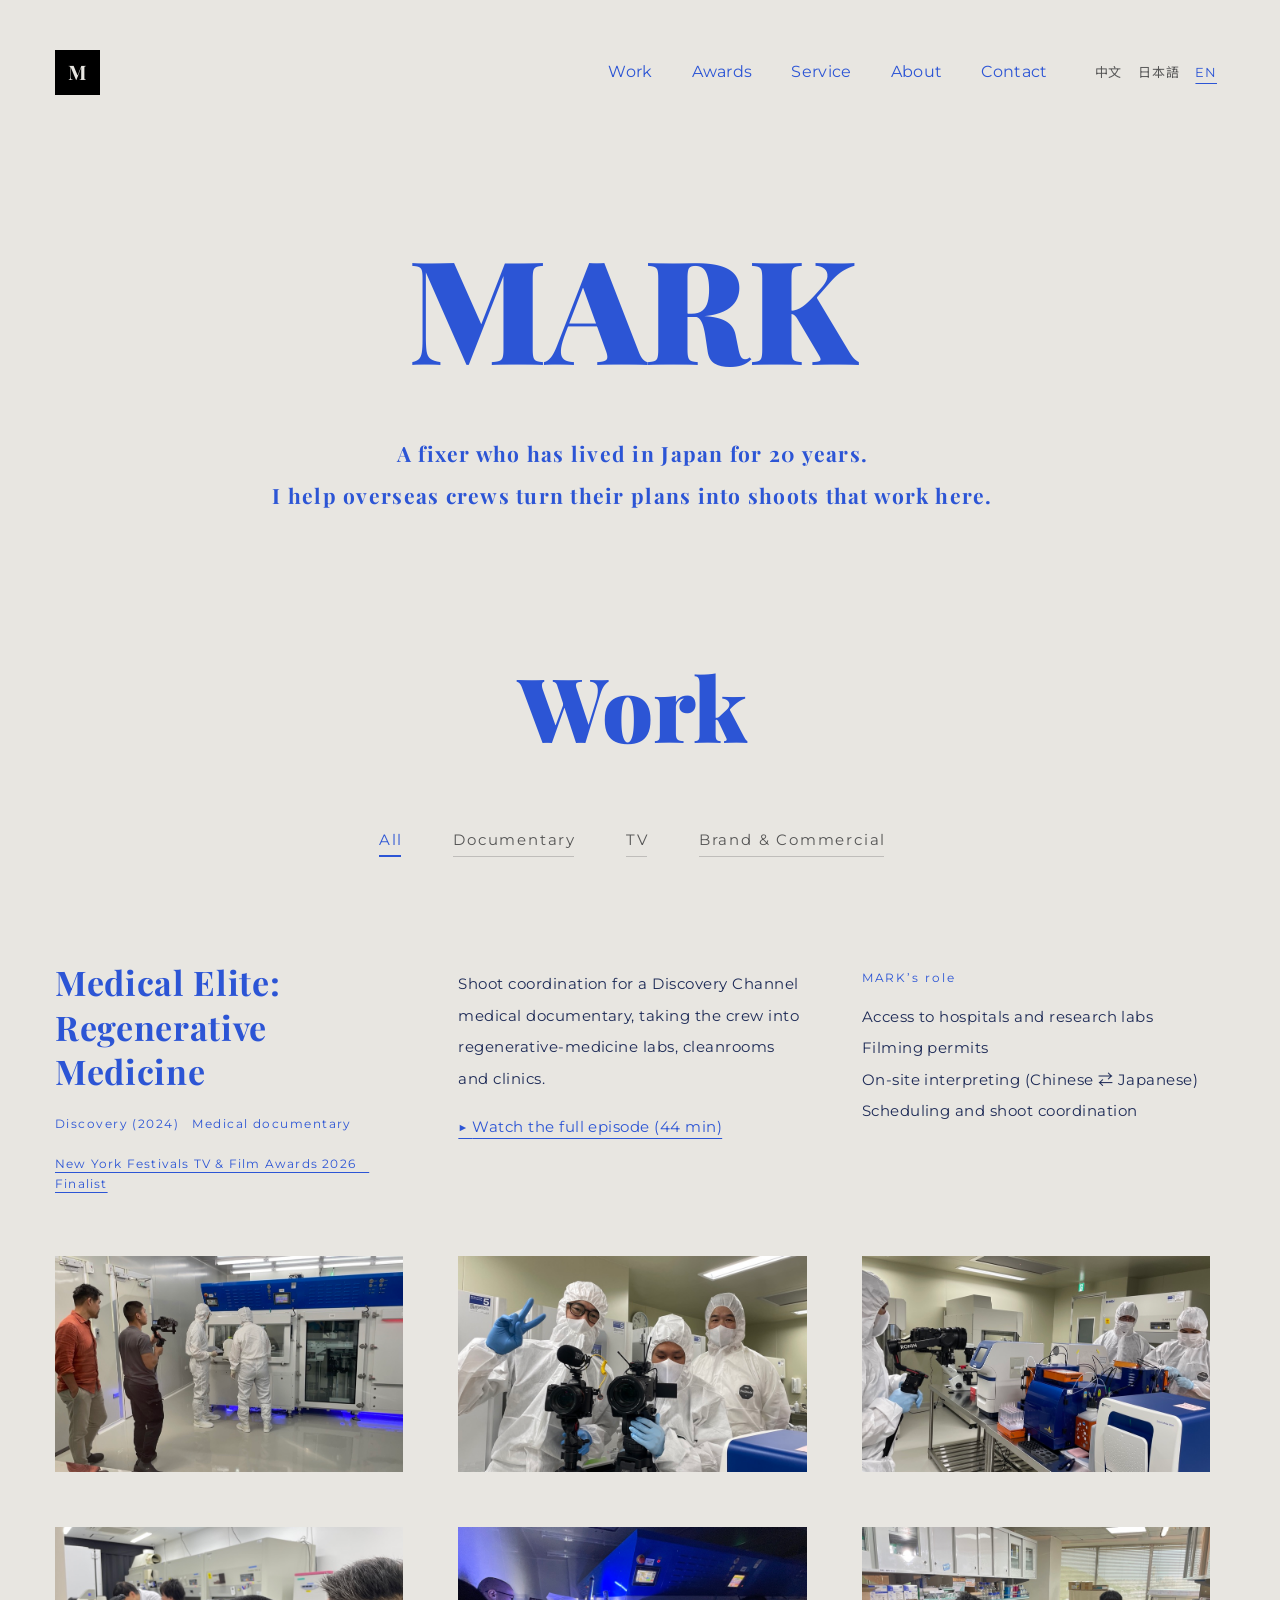
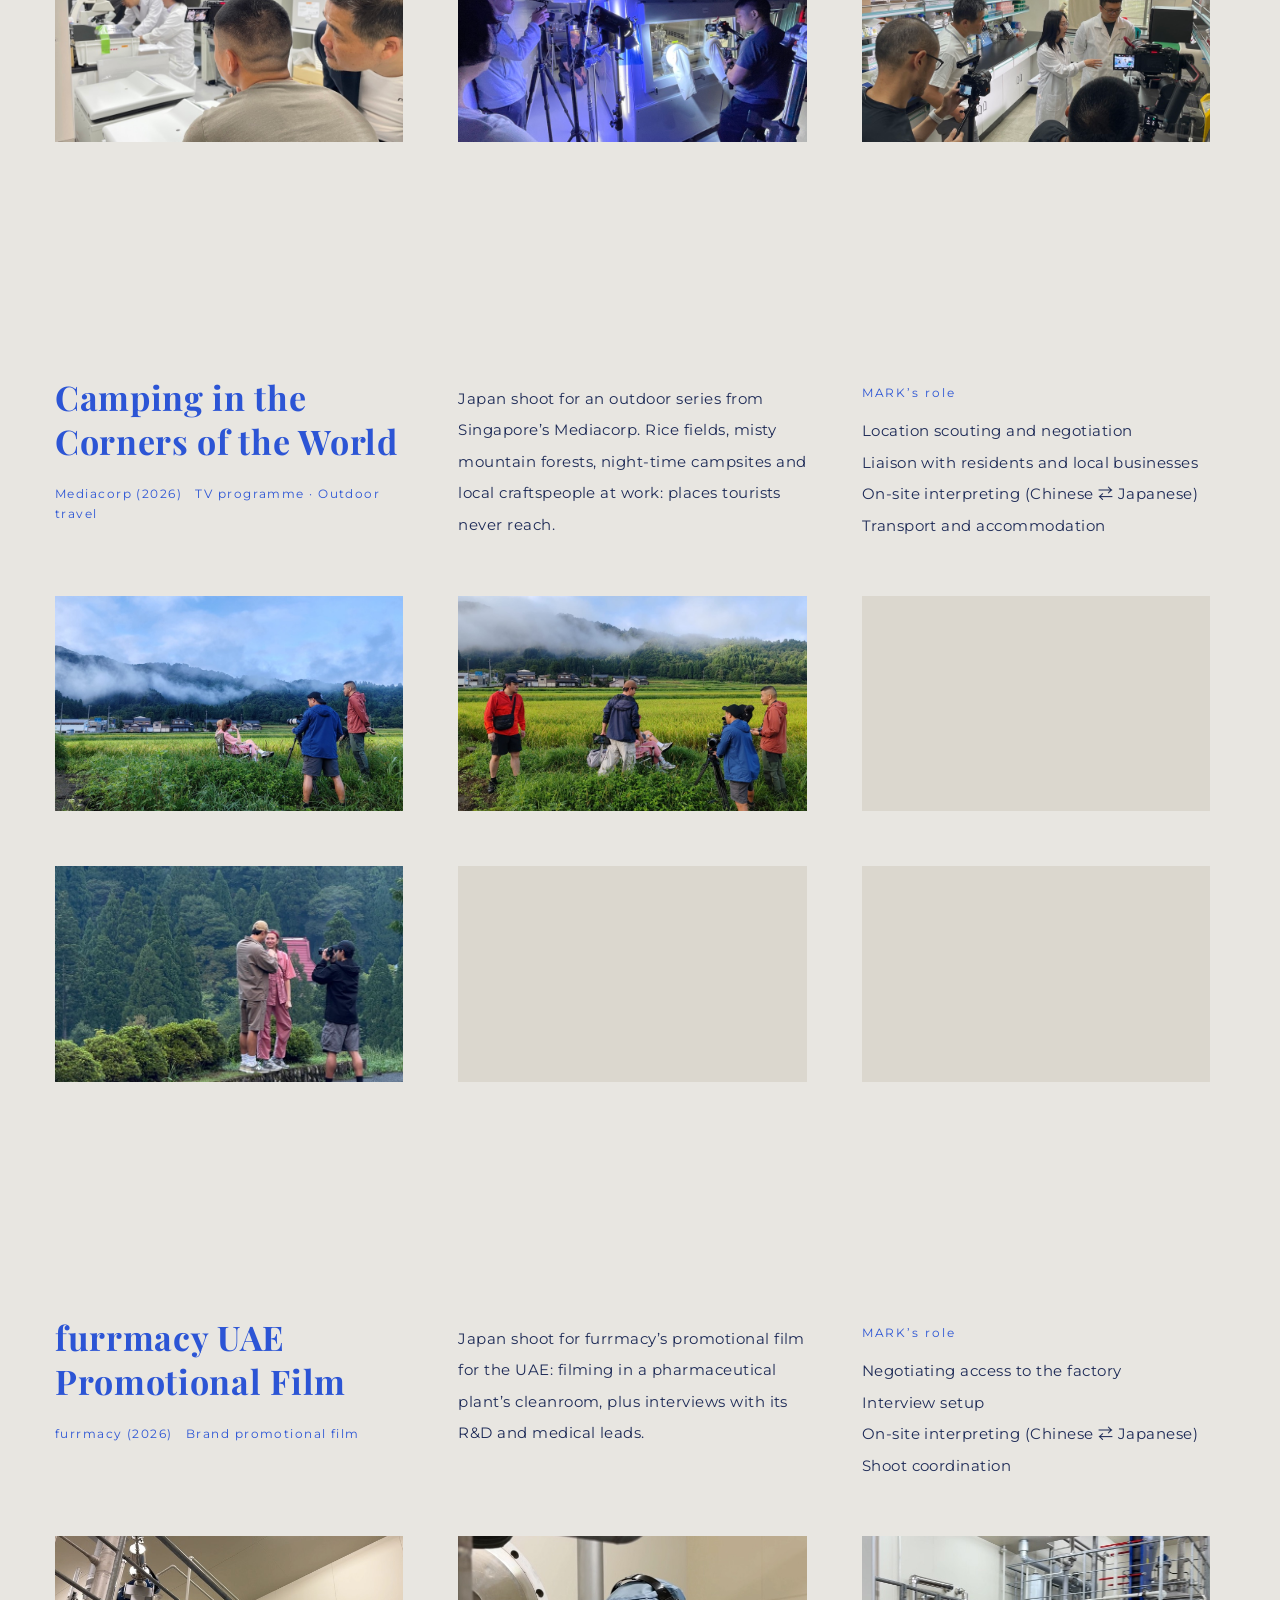
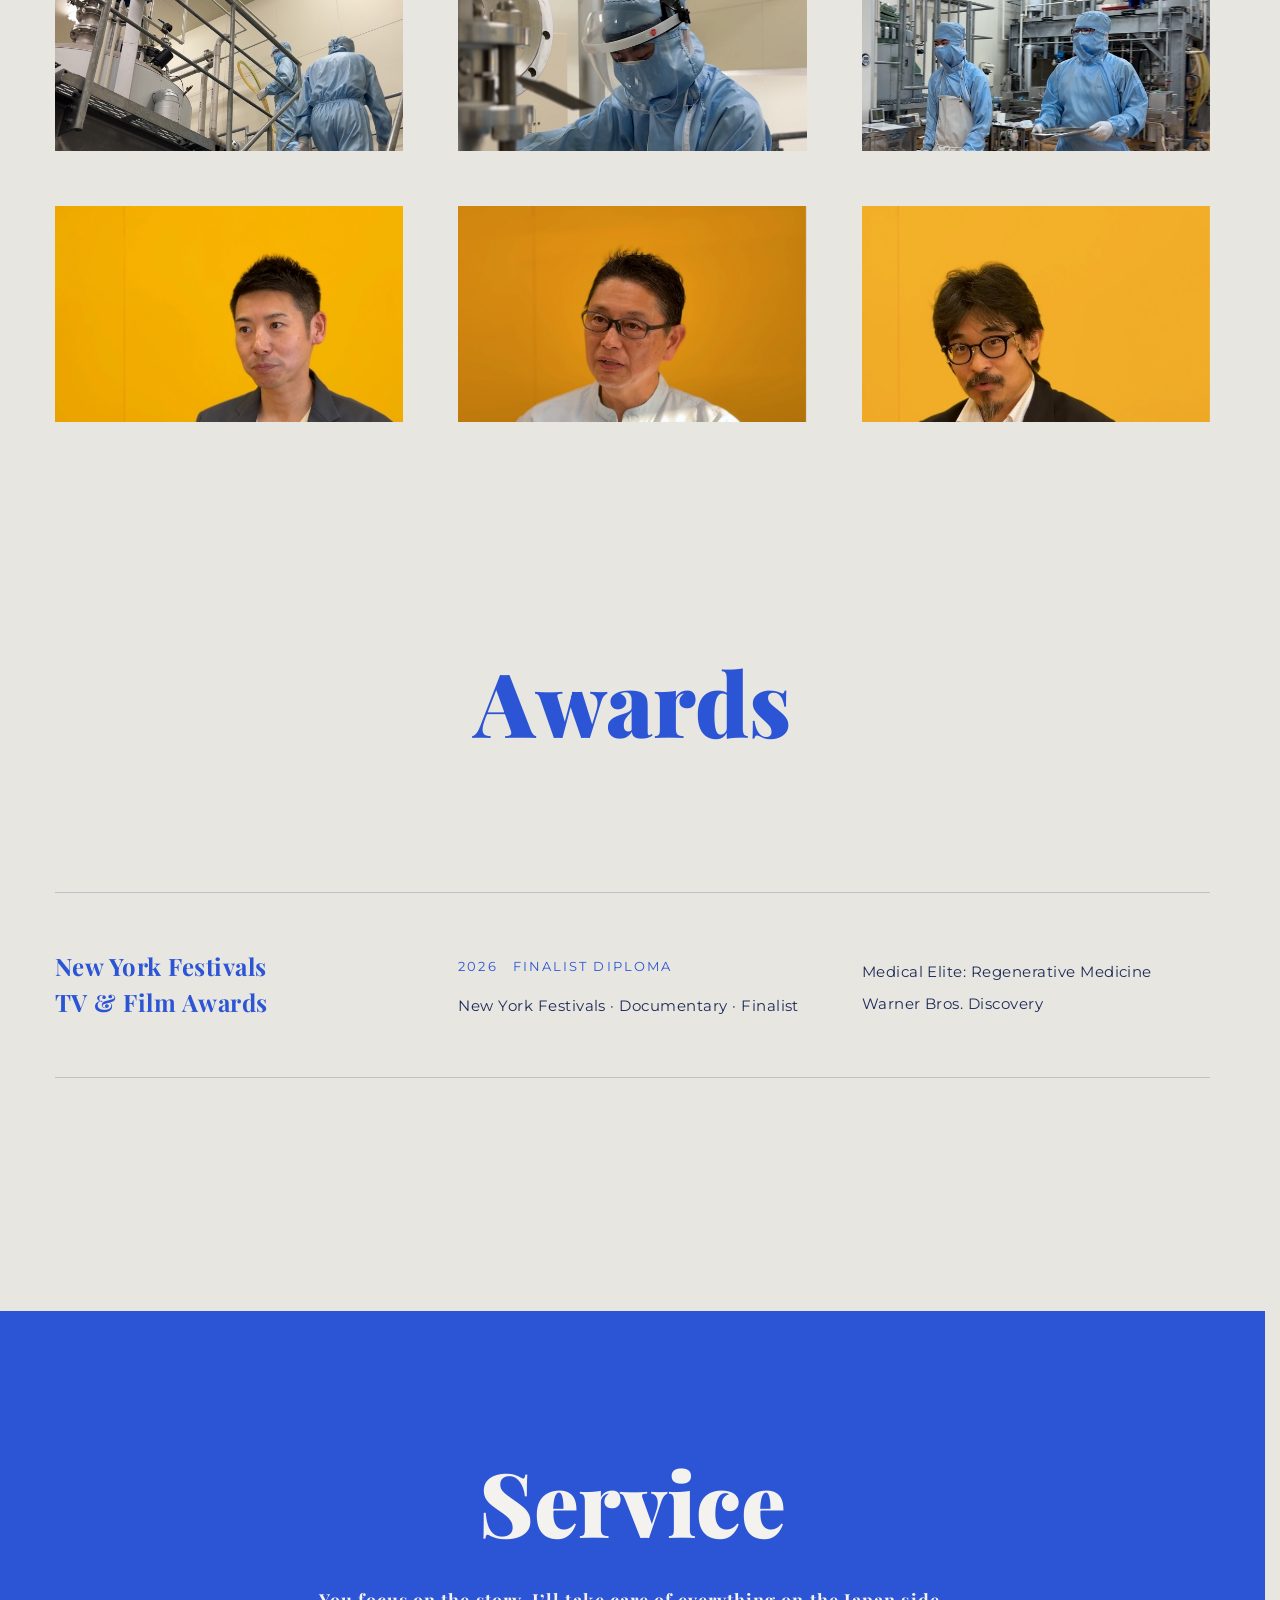
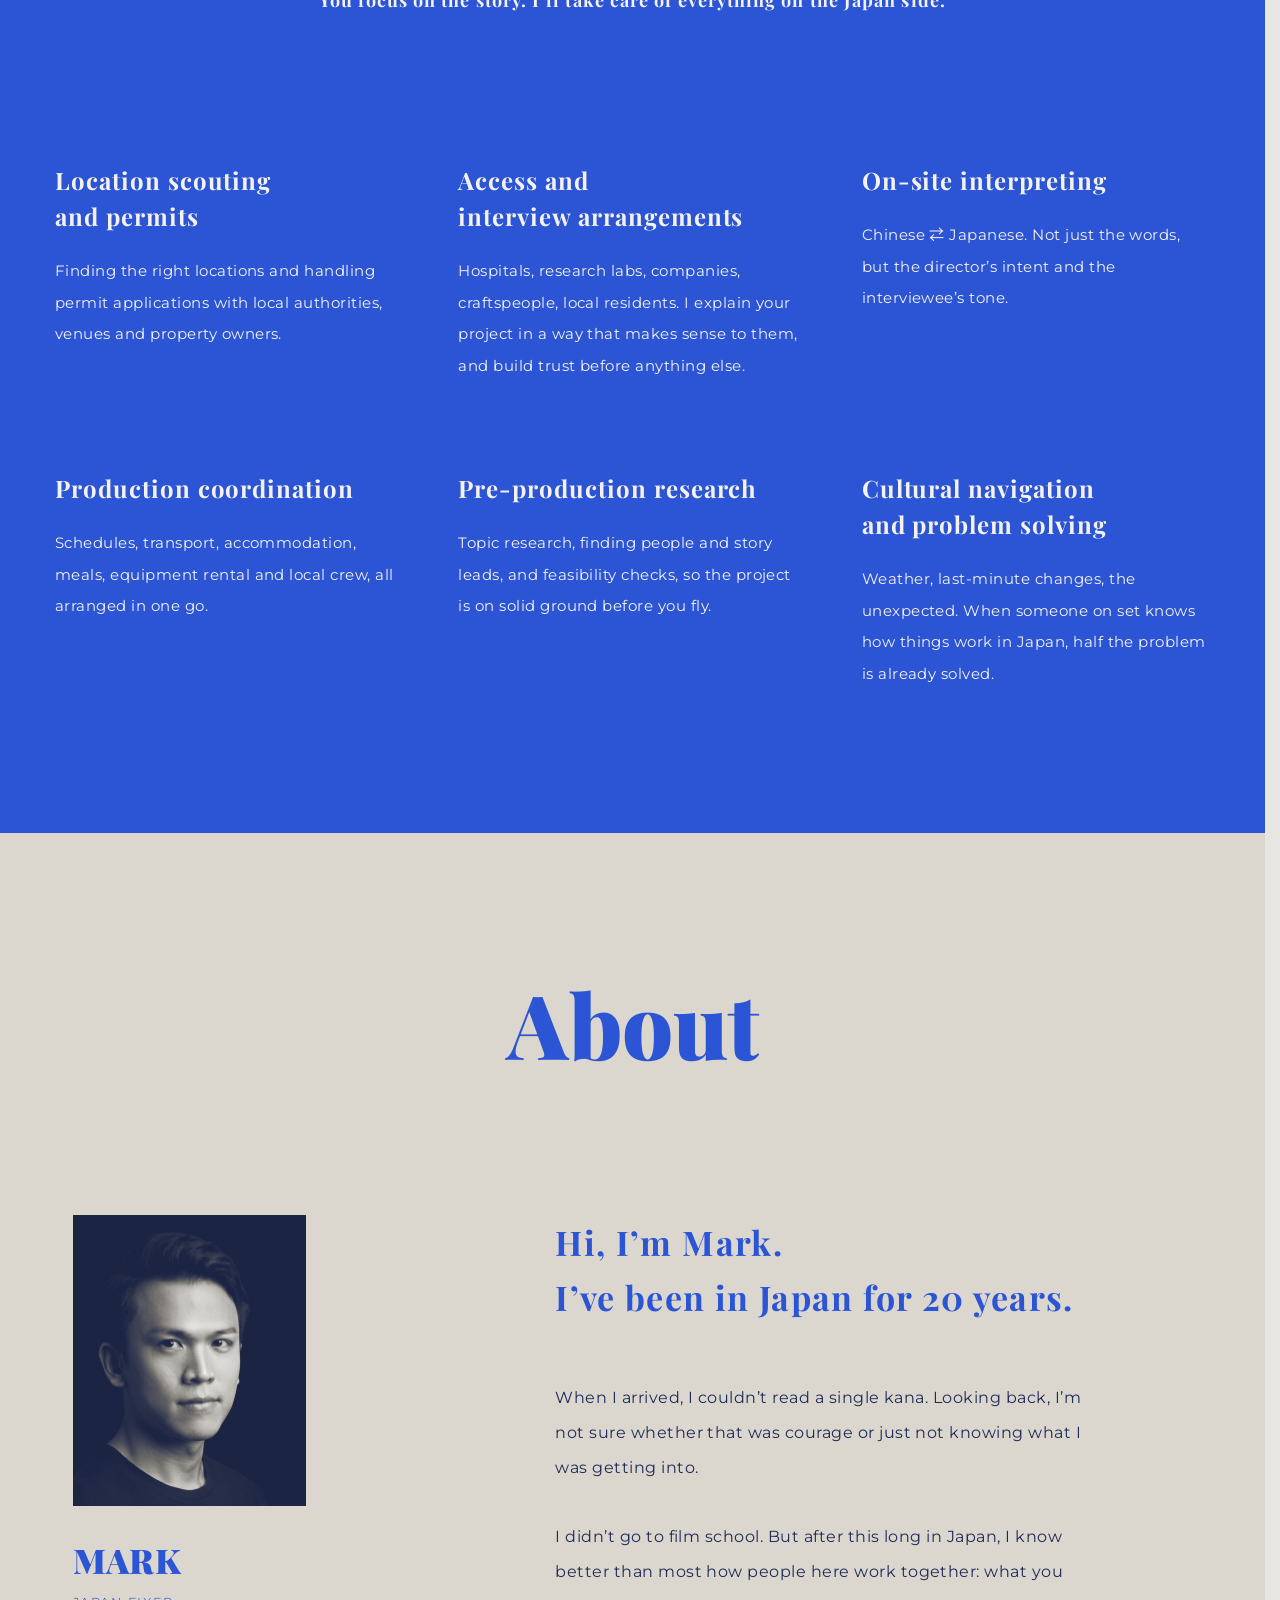
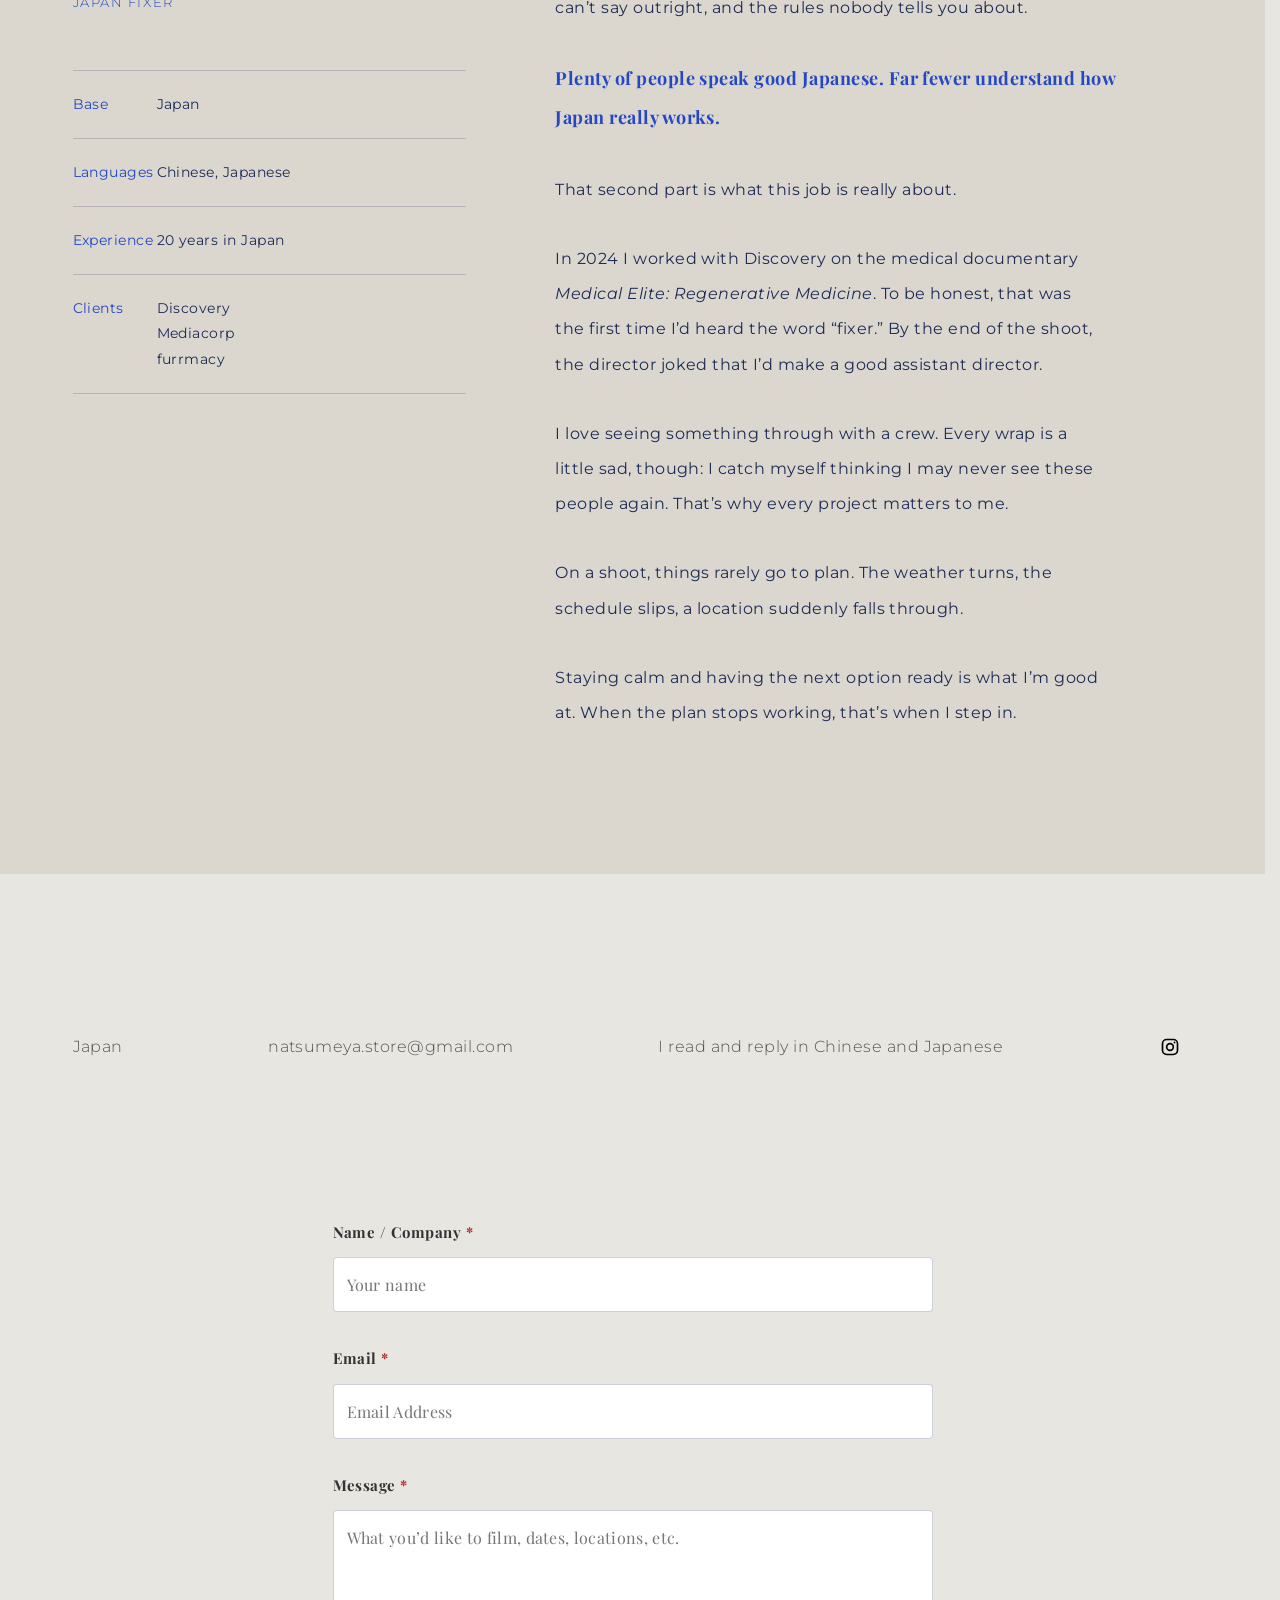
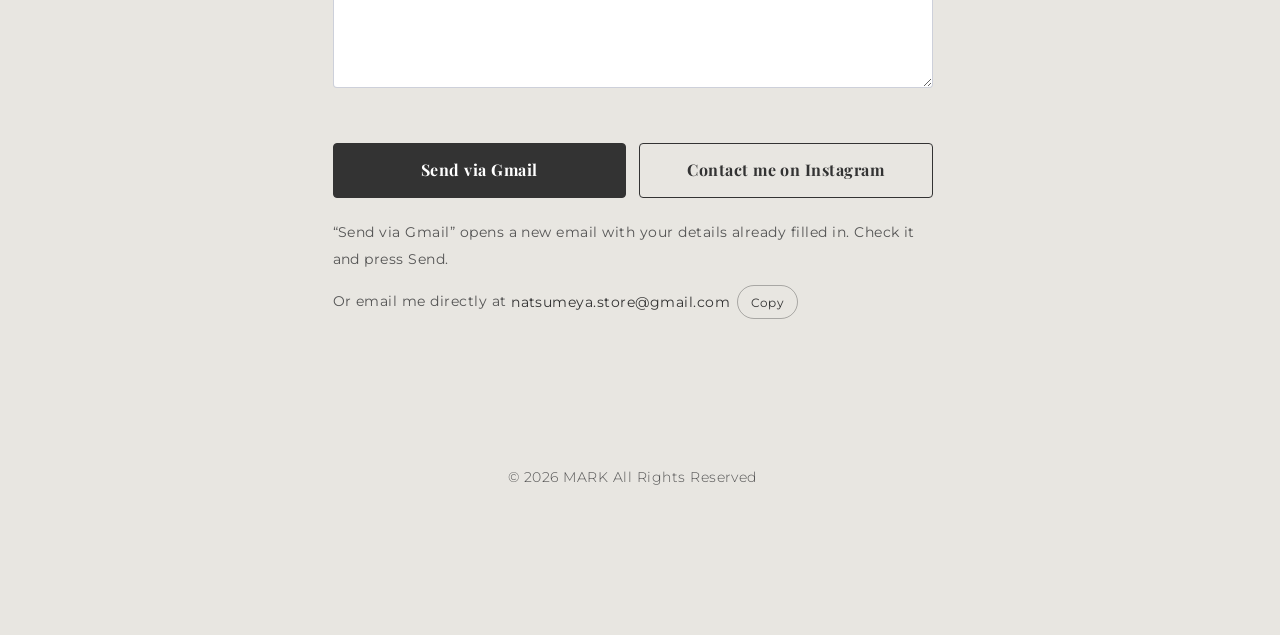
==== index.html @ b98b479b "About: add MARK's portrait above the name Duotone retouch (navy shadows, warm paper highlights) so t" ====
<!DOCTYPE html>
<html lang="zh-Hant" data-lang="zh">
<head>
<meta charset="utf-8">
<meta name="viewport" content="width=device-width, initial-scale=1">
<title>MARK — Japan Fixer｜日本在地製片協調</title>
<meta name="description" content="旅居日本 20 年、精通中文與日文的 Fixer MARK。為海外製作團隊提供拍攝許可、採訪交涉、現場口譯與製作統籌。合作：Discovery、Mediacorp、furrmacy。">
<meta property="og:title" content="MARK — Japan Fixer｜日本在地製片協調">
<meta property="og:description" content="旅居日本 20 年。把海外團隊的企劃，變成在日本拍得成的現場。">
<meta property="og:type" content="website">
<meta property="og:image" content="https://tsao1989-rgb.github.io/mark-japanfixer/images/og-top.jpg">
<meta property="og:image:width" content="2400">
<meta property="og:image:height" content="1260">
<meta property="og:image:alt" content="MARK — 旅居日本 20 年的 Fixer。把海外團隊的企劃，變成在日本拍得成的現場。">
<meta name="twitter:card" content="summary_large_image">
<meta name="twitter:image" content="https://tsao1989-rgb.github.io/mark-japanfixer/images/og-top.jpg">
<meta property="og:url" content="https://tsao1989-rgb.github.io/mark-japanfixer/">
<link rel="canonical" href="https://tsao1989-rgb.github.io/mark-japanfixer/">
<link rel="icon" href="data:image/svg+xml,%3Csvg xmlns='http://www.w3.org/2000/svg' viewBox='0 0 64 64'%3E%3Crect width='64' height='64' fill='%23000'/%3E%3Ctext x='32' y='46' font-family='Georgia,serif' font-size='38' font-weight='700' text-anchor='middle' fill='%23eee'%3EM%3C/text%3E%3C/svg%3E">
<link rel="preconnect" href="https://fonts.googleapis.com">
<link rel="preconnect" href="https://fonts.gstatic.com" crossorigin>
<link rel="stylesheet" href="https://fonts.googleapis.com/css2?family=Montserrat:wght@300;400&family=Noto+Sans+JP:wght@300;400&family=Noto+Sans+TC:wght@300;400&family=Noto+Serif+JP:wght@700&family=Noto+Serif+TC:wght@700&family=Playfair+Display:wght@700;900&display=swap" media="print" onload="this.media='all'">
<noscript><link rel="stylesheet" href="https://fonts.googleapis.com/css2?family=Montserrat:wght@300;400&family=Noto+Sans+JP:wght@300;400&family=Noto+Sans+TC:wght@300;400&family=Noto+Serif+JP:wght@700&family=Noto+Serif+TC:wght@700&family=Playfair+Display:wght@700;900&display=swap"></noscript>
<link rel="stylesheet" href="style.css?v=20">
<script>/* 記住的語言，否則依瀏覽器語言清單裡第一個日文或中文；都沒有才用英文 */try{var L=(navigator.languages&&navigator.languages.length?navigator.languages:[navigator.language||'']),l=localStorage.getItem('mark-lang');if(!l){l='en';for(var i=0;i<L.length;i++){var x=(L[i]||'').toLowerCase();if(x.indexOf('ja')===0){l='ja';break;}if(x.indexOf('zh')===0){l='zh';break;}}}if(l==='ja'||l==='en'){document.documentElement.dataset.lang=l;document.documentElement.lang=l;}}catch(e){}</script>
</head>
<body>

<header class="site-header" id="top">
  <div class="header-in">
    <a class="logo" href="#top" aria-label="MARK">M</a>
    <nav class="nav" id="siteNav" aria-label="Menu">
      <a href="#work">Work</a>
      <a href="#awards" class="nav-optional">Awards</a>
      <a href="#service">Service</a>
      <a href="#about">About</a>
      <a href="#contact">Contact</a>
      <div class="lang-switch" role="group" aria-label="Language">
        <button type="button" data-set-lang="zh" lang="zh-Hant" aria-pressed="true">中文</button>
        <button type="button" data-set-lang="ja" lang="ja" aria-pressed="false">日本語</button>
        <button type="button" data-set-lang="en" lang="en" aria-pressed="false">EN</button>
      </div>
    </nav>
    <div class="lang-switch lang-switch--m" role="group" aria-label="Language">
      <button type="button" data-set-lang="zh" lang="zh-Hant" aria-pressed="true">中文</button>
      <button type="button" data-set-lang="ja" lang="ja" aria-pressed="false">日本語</button>
      <button type="button" data-set-lang="en" lang="en" aria-pressed="false">EN</button>
    </div>
    <button type="button" class="menu-btn" id="menuBtn" aria-expanded="false" aria-controls="siteNav">Menu</button>
  </div>
</header>

<main>

<!-- ============ HERO ============ -->
<section class="hero">
  <h1>MARK</h1>
  <p class="hero-sub">
    <span data-l="zh">旅居日本 20 年的 Fixer。<br>把海外團隊的企劃，變成在日本拍得成的現場。</span>
    <span data-l="ja" class="keep">在日20年の<wbr>フィクサー。<br>海外チームの<wbr>企画を、<wbr>日本で<wbr>撮れる現場に<wbr>変える。</span><span data-l="en">A fixer who has lived in Japan for 20 years. <br>I help overseas crews turn their plans into shoots that work here.</span>
  </p>
</section>

<!-- ============ WORK ============ -->
<section class="work" id="work">
  <div class="work-head">
    <h2 class="sec-title reveal">Work</h2>
    <!-- 作品分類：只顯示有作品的類型；少於兩類時整排隱藏 -->
    <div class="filter reveal" id="workFilter" role="group" aria-label="依類型篩選作品" hidden>
      <div class="filter-in">
          <button type="button" class="filter-btn" data-filter="all" aria-pressed="true" aria-controls="workList"><span data-l="zh">全部</span><span data-l="ja">すべて</span><span data-l="en">All</span></button>
          <button type="button" class="filter-btn" data-filter="documentary" aria-pressed="false" aria-controls="workList"><span data-l="zh">紀錄片</span><span data-l="ja">ドキュメンタリー</span><span data-l="en">Documentary</span></button>
          <button type="button" class="filter-btn" data-filter="tv" aria-pressed="false" aria-controls="workList"><span data-l="zh">電視節目</span><span data-l="ja">テレビ番組</span><span data-l="en">TV</span></button>
          <button type="button" class="filter-btn" data-filter="brand" aria-pressed="false" aria-controls="workList"><span data-l="zh">廣告・品牌</span><span data-l="ja">広告・ブランド</span><span data-l="en">Brand &amp; Commercial</span></button>
          <button type="button" class="filter-btn" data-filter="news" aria-pressed="false" aria-controls="workList"><span data-l="zh">新聞・專題</span><span data-l="ja">ニュース・特集</span><span data-l="en">News &amp; Features</span></button>
      </div>
    </div>
    <p class="sr-only" id="filterStatus" role="status"></p>
  </div>

  <div class="work-list" id="workList">
  <!-- 01 Discovery -->
  <article class="project reveal" data-cat="documentary">
    <header class="p-head">
      <div>
        <h2 class="p-title">
          <span data-l="zh">醫療先鋒：再生醫學</span>
          <span data-l="ja">醫療先鋒：再生醫學</span><span data-l="en">Medical Elite: Regenerative Medicine</span>
        </h2>
        <p class="p-cap">Discovery (2024)　<span data-l="zh">醫療紀錄片</span><span data-l="ja">医療ドキュメンタリー</span><span data-l="en">Medical documentary</span></p>
        <p class="p-award"><a href="#awards">New York Festivals TV &amp; Film Awards 2026　Finalist</a></p>
      </div>
      <p class="p-desc">
        <span data-l="zh">Discovery 頻道醫療紀錄片的拍攝協調。帶著攝影團隊走進再生醫學的研究室、無塵室與醫療現場。</span>
        <span data-l="ja">Discovery チャンネルの医療ドキュメンタリーで撮影コーディネートを担当。再生医療の研究室、クリーンルーム、医療の現場へ撮影チームをご案内しました。</span><span data-l="en">Shoot coordination for a Discovery Channel medical documentary, taking the crew into regenerative-medicine labs, cleanrooms and clinics.</span>
        <button type="button" class="p-video" data-youtube="JxVk7_Kpvt0">▶ <span data-l="zh">觀看完整節目（44 分鐘）</span><span data-l="ja">番組本編を見る（44分）</span><span data-l="en">Watch the full episode (44 min)</span></button>
      </p>
      <div class="p-role">
        <p class="p-role-label"><span data-l="zh">MARK 負責的工作</span><span data-l="ja">MARK の担当業務</span><span data-l="en">MARK’s role</span></p>
        <p>
          <span data-l="zh">醫療・研究機構採訪交涉<br>拍攝許可申請<br>現場口譯（中⇄日）<br>行程與拍攝統籌</span>
          <span data-l="ja">医療・研究機関への取材交渉<br>撮影許可申請<br>現場通訳（中⇄日）<br>スケジュール・制作進行</span><span data-l="en">Access to hospitals and research labs<br>Filming permits<br>On-site interpreting (Chinese ⇄ Japanese)<br>Scheduling and shoot coordination</span>
        </p>
      </div>
    </header>
    <!-- 第一排：無塵室　第二排：研究室 -->
    <div class="grid">
      <button class="cell" data-full="images/discovery-1.jpg"><img src="images/thumb/discovery-1.jpg" loading="lazy" decoding="async" alt="攝影團隊在無塵設施外拍攝身穿無塵衣的工作人員" style="--x:50%"></button>
      <button class="cell" data-full="images/discovery-2.jpg"><img src="images/thumb/discovery-2.jpg" loading="lazy" decoding="async" alt="身穿無塵衣、手持攝影機的拍攝團隊" style="--x:8%"></button>
      <button class="cell" data-full="images/discovery-3.jpg"><img src="images/thumb/discovery-3.jpg" loading="lazy" decoding="async" alt="在無塵室內拍攝研究人員操作儀器" style="--x:50%"></button>
      <button class="cell" data-full="images/discovery-4.jpg"><img src="images/thumb/discovery-4.jpg" loading="lazy" decoding="async" alt="研究室內拍攝實驗作業" style="--x:50%"></button>
      <button class="cell" data-full="images/discovery-5.jpg"><img src="images/thumb/discovery-5.jpg" loading="lazy" decoding="async" alt="藍色燈光下的實驗設施拍攝現場" style="--x:50%"></button>
      <button class="cell" data-full="images/discovery-6.jpg"><img src="images/thumb/discovery-6.jpg" loading="lazy" decoding="async" alt="研究室內多機拍攝研究人員" style="--x:50%"></button>
    </div>
  </article>

  <!-- 02 Mediacorp -->
  <article class="project reveal" data-cat="tv">
    <header class="p-head">
      <div>
        <h2 class="p-title">
          <span data-l="zh">在世界的角落紮營</span>
          <span data-l="ja">在世界的角落紮營</span><span data-l="en">Camping in the Corners of the World</span>
        </h2>
        <p class="p-cap">Mediacorp (2026)　<span data-l="zh">電視節目・戶外旅遊</span><span data-l="ja">テレビ番組・アウトドア紀行</span><span data-l="en">TV programme · Outdoor travel</span></p>
      </div>
      <p class="p-desc">
        <span data-l="zh">新加坡 Mediacorp 戶外節目的日本拍攝。稻田、起霧的山林、夜裡的營地、在地職人的工作場，把團隊帶到觀光客到不了的角落。</span>
        <span data-l="ja">シンガポール Mediacorp のアウトドア番組・日本ロケ。田んぼ、霧の山あい、夜のキャンプ地、職人の仕事場。観光では辿り着けない場所へチームをお連れしました。</span><span data-l="en">Japan shoot for an outdoor series from Singapore’s Mediacorp. Rice fields, misty mountain forests, night-time campsites and local craftspeople at work: places tourists never reach.</span>
      </p>
      <div class="p-role">
        <p class="p-role-label"><span data-l="zh">MARK 負責的工作</span><span data-l="ja">MARK の担当業務</span><span data-l="en">MARK’s role</span></p>
        <p>
          <span data-l="zh">勘景與場地交涉<br>在地居民・店家協調<br>現場口譯（中⇄日）<br>交通・住宿安排</span>
          <span data-l="ja">ロケハン・ロケ地交渉<br>地域の方・店舗との調整<br>現場通訳（中⇄日）<br>移動・宿泊手配</span><span data-l="en">Location scouting and negotiation<br>Liaison with residents and local businesses<br>On-site interpreting (Chinese ⇄ Japanese)<br>Transport and accommodation</span>
        </p>
      </div>
    </header>
    <!-- 第一排：白天的稻田（霧→放晴）　第二排：山林→室內→夜晚 -->
    <div class="grid">
      <button class="cell" data-full="images/mediacorp-1.jpg"><img src="images/thumb/mediacorp-1.jpg" loading="lazy" decoding="async" alt="起霧的山谷稻田裡拍攝中的團隊" style="--y:60%"></button>
      <button class="cell" data-full="images/mediacorp-2.jpg"><img src="images/thumb/mediacorp-2.jpg" loading="lazy" decoding="async" alt="攝影團隊在稻田裡拍攝" style="--y:62%"></button>
      <button class="cell" data-full="images/mediacorp-3.jpg"><img src="images/thumb/mediacorp-3.jpg" loading="lazy" decoding="async" alt="藍天下的金黃稻田與兩張露營椅" style="--y:58%"></button>
      <button class="cell" data-full="images/mediacorp-4.jpg"><img src="images/thumb/mediacorp-4.jpg" loading="lazy" decoding="async" alt="起霧的山林前拍攝中的團隊" style="--y:92%"></button>
      <button class="cell" data-full="images/mediacorp-5.jpg"><img src="images/thumb/mediacorp-5.jpg" loading="lazy" decoding="async" alt="傳統建築內拍攝職人製作料理" style="--y:46%"></button>
      <button class="cell" data-full="images/mediacorp-6.jpg"><img src="images/thumb/mediacorp-6.jpg" loading="lazy" decoding="async" alt="夜間森林營地的拍攝現場" style="--y:78%"></button>
    </div>
  </article>

  <!-- 03 furrmacy -->
  <article class="project reveal" data-cat="brand">
    <header class="p-head">
      <div>
        <h2 class="p-title">
          <span data-l="zh">furrmacy 阿聯酋宣傳影片</span>
          <span data-l="ja" class="keep">furrmacy UAE <wbr>プロモーション映像</span><span data-l="en">furrmacy UAE Promotional Film</span>
        </h2>
        <p class="p-cap">furrmacy (2026)　<span data-l="zh">品牌宣傳影片</span><span data-l="ja">ブランドプロモーション映像</span><span data-l="en">Brand promotional film</span></p>
      </div>
      <p class="p-desc">
        <span data-l="zh">品牌 furrmacy 阿聯酋宣傳影片的日本拍攝。進入製藥工廠的無塵製造現場拍攝，並完成研發與醫學負責人的訪談。</span>
        <span data-l="ja">ブランド furrmacy の UAE 向けプロモーション映像・日本ロケ。製薬工場のクリーンルームでの撮影と、研究開発・メディカル担当者へのインタビューを行いました。</span><span data-l="en">Japan shoot for furrmacy’s promotional film for the UAE: filming in a pharmaceutical plant’s cleanroom, plus interviews with its R&amp;D and medical leads.</span>
      </p>
      <div class="p-role">
        <p class="p-role-label"><span data-l="zh">MARK 負責的工作</span><span data-l="ja">MARK の担当業務</span><span data-l="en">MARK’s role</span></p>
        <p>
          <span data-l="zh">工廠拍攝交涉<br>訪談安排<br>現場口譯（中⇄日）<br>拍攝統籌</span>
          <span data-l="ja">工場での撮影交渉<br>インタビュー調整<br>現場通訳（中⇄日）<br>制作進行</span><span data-l="en">Negotiating access to the factory<br>Interview setup<br>On-site interpreting (Chinese ⇄ Japanese)<br>Shoot coordination</span>
        </p>
      </div>
    </header>
    <!-- 第一排：工廠製造現場　第二排：黃色背景訪談 -->
    <div class="grid">
      <button class="cell" data-full="images/furrmacy-1.jpg"><img class="still" src="images/thumb/furrmacy-1.jpg" loading="lazy" decoding="async" alt="製藥工廠內身穿無塵衣的作業人員" style="--x:35%"></button>
      <button class="cell" data-full="images/furrmacy-2.jpg"><img class="still" src="images/thumb/furrmacy-2.jpg" loading="lazy" decoding="async" alt="作業人員操作製造設備" style="--x:64%"></button>
      <button class="cell" data-full="images/furrmacy-3.jpg"><img class="still" src="images/thumb/furrmacy-3.jpg" loading="lazy" decoding="async" alt="無塵室內兩位作業人員" style="--x:100%"></button>
      <button class="cell" data-full="images/furrmacy-4.jpg"><img class="still" src="images/thumb/furrmacy-4.jpg" loading="lazy" decoding="async" alt="黃色背景前的訪談畫面" style="--x:57%"></button>
      <button class="cell" data-full="images/furrmacy-5.jpg"><img class="still" src="images/thumb/furrmacy-5.jpg" loading="lazy" decoding="async" alt="身穿白袍的受訪者" style="--x:100%"></button>
      <button class="cell" data-full="images/furrmacy-6.jpg"><img class="still" src="images/thumb/furrmacy-6.jpg" loading="lazy" decoding="async" alt="黃色背景前的訪談畫面" style="--x:100%;--z:1.5"></button>
    </div>
  </article>
  </div>

</section>

<!-- ============ AWARDS ============ -->
<section class="awards" id="awards">
  <h2 class="sec-title reveal">Awards</h2>
  <div class="award-list reveal">
    <div class="award">
      <p class="award-name">New York Festivals<br>TV &amp; Film Awards</p>
      <div class="award-result">
        <b>2026　Finalist Diploma</b>
        <p><span data-l="zh">紐約電視電影節　紀錄片類・決選入圍</span><span data-l="ja">ニューヨーク・フェスティバル　ドキュメンタリー部門・ファイナリスト</span><span data-l="en">New York Festivals · Documentary · Finalist</span></p>
      </div>
      <div class="award-work">
        <p><span data-l="zh">《醫療先鋒：再生醫學》</span><span data-l="ja">『醫療先鋒：再生醫學』</span></p>
        <p>Medical Elite: Regenerative Medicine<br>Warner Bros. Discovery</p>
      </div>
    </div>
  </div>
</section>

<!-- ============ SERVICE ============ -->
<section class="block" id="service">
  <h2 class="sec-title reveal">Service</h2>
  <p class="sec-sub reveal">
    <span data-l="zh">你負責把故事拍好，在日本會遇到的事交給我。</span>
    <span data-l="ja">良い作品づくりに集中していただけるよう、日本で起こるあれこれを引き受けます。</span><span data-l="en">You focus on the story. I’ll take care of everything on the Japan side.</span>
  </p>
  <div class="grid text-grid">
    <div class="item reveal">
      <h3><span data-l="zh">勘景與拍攝許可</span><span data-l="ja">ロケハン・撮影許可</span><span data-l="en">Location scouting and permits</span></h3>
      <p><span data-l="zh">找到對的場景，向地方政府、設施與業主完成申請。</span><span data-l="ja">最適なロケ地を探し、自治体・施設・所有者への申請まで対応します。</span><span data-l="en">Finding the right locations and handling permit applications with local authorities, venues and property owners.</span></p>
    </div>
    <div class="item reveal">
      <h3><span data-l="zh">採訪交涉與邀約</span><span data-l="ja">取材交渉・アポイント</span><span data-l="en">Access and interview arrangements</span></h3>
      <p><span data-l="zh">醫療機構、研究單位、企業、職人、在地居民。用對方習慣的方式說明來意，先把信任建立起來。</span><span data-l="ja">医療機関、研究機関、企業、職人、地域の方々。相手に合わせた伝え方で趣旨を説明し、まず信頼を築きます。</span><span data-l="en">Hospitals, research labs, companies, craftspeople, local residents. I explain your project in a way that makes sense to them, and build trust before anything else.</span></p>
    </div>
    <div class="item reveal">
      <h3><span data-l="zh">現場口譯</span><span data-l="ja">現場通訳</span><span data-l="en">On-site interpreting</span></h3>
      <p><span data-l="zh">中文 ⇄ 日文。不只翻字面，也把導演的意圖和受訪者的語氣傳到位。</span><span data-l="ja">中国語 ⇄ 日本語。言葉だけでなく、監督の意図や取材相手のニュアンスまで届けます。</span><span data-l="en">Chinese ⇄ Japanese. Not just the words, but the director’s intent and the interviewee’s tone.</span></p>
    </div>
    <div class="item reveal">
      <h3><span data-l="zh">製作統籌</span><span data-l="ja">制作進行・手配</span><span data-l="en">Production coordination</span></h3>
      <p><span data-l="zh">行程、交通、住宿、餐飲、器材租借、在地工作人員，一次安排好。</span><span data-l="ja">スケジュール、移動、宿泊、食事、機材レンタル、現地スタッフをまとめて手配します。</span><span data-l="en">Schedules, transport, accommodation, meals, equipment rental and local crew, all arranged in one go.</span></p>
    </div>
    <div class="item reveal">
      <h3><span data-l="zh">前期調查</span><span data-l="ja">事前リサーチ</span><span data-l="en">Pre-production research</span></h3>
      <p><span data-l="zh">題材調查、人物與故事線索蒐集、可行性評估，讓企劃在出發前就站得住腳。</span><span data-l="ja">テーマの調査、人物やストーリーの発掘、実現可能性の確認。出発前に企画の足場を固めます。</span><span data-l="en">Topic research, finding people and story leads, and feasibility checks, so the project is on solid ground before you fly.</span></p>
    </div>
    <div class="item reveal">
      <h3><span data-l="zh">文化溝通與現場應變</span><span data-l="ja">文化面のサポート・現場対応</span><span data-l="en">Cultural navigation and problem solving</span></h3>
      <p><span data-l="zh">天氣、臨時變更、突發狀況。現場有人懂日本的規矩，問題就先小了一半。</span><span data-l="ja">天候、急な変更、想定外の出来事。日本の作法を知る人間が現場にいれば、問題は半分になります。</span><span data-l="en">Weather, last-minute changes, the unexpected. When someone on set knows how things work in Japan, half the problem is already solved.</span></p>
    </div>
  </div>
</section>

<!-- ============ ABOUT ============ -->
<section class="block" id="about">
  <h2 class="sec-title reveal">About</h2>
  <div class="about-grid">
    <aside class="about-side reveal">
      <figure class="portrait">
        <img src="images/mark-portrait.jpg" srcset="images/mark-portrait.jpg 466w, images/mark-portrait@3x.jpg 699w" sizes="233px" width="466" height="583" loading="lazy" decoding="async" alt="MARK 的肖像照" data-alt-zh="MARK 的肖像照" data-alt-ja="MARK のポートレート" data-alt-en="Portrait of MARK">
      </figure>
      <p class="about-name">MARK</p>
      <p class="about-role">JAPAN FIXER</p>
      <dl class="facts">
        <div><dt><span data-l="zh">據點</span><span data-l="ja">拠点</span><span data-l="en">Base</span></dt><dd><span data-l="zh">日本</span><span data-l="ja">日本</span><span data-l="en">Japan</span></dd></div>
        <div><dt><span data-l="zh">語言</span><span data-l="ja">言語</span><span data-l="en">Languages</span></dt><dd><span data-l="zh">中文・日文</span><span data-l="ja">中国語・日本語</span><span data-l="en">Chinese, Japanese</span></dd></div>
        <div><dt><span data-l="zh">經歷</span><span data-l="ja">経歴</span><span data-l="en">Experience</span></dt><dd><span data-l="zh">旅居日本 20 年</span><span data-l="ja">在日20年</span><span data-l="en">20 years in Japan</span></dd></div>
        <div><dt><span data-l="zh">合作</span><span data-l="ja">実績</span><span data-l="en">Clients</span></dt><dd>Discovery<br>Mediacorp<br>furrmacy</dd></div>
      </dl>
    </aside>

    <article class="essay reveal">
      <!-- 中文 -->
      <div data-l="zh">
        <h3>嗨，我是 Mark。<br>來日本 20 年了。</h3>
        <p>當年來的時候，我連五十音都不會。現在回頭看，不知道該說是勇氣，還是單純沒搞清楚狀況。</p>
        <p>我不是影視科班出身。但在日本住了這麼久，怎麼跟日本人相處、哪些話不能直說、哪些規矩沒人會告訴你，這些我比大部分的人熟。</p>
        <p class="quote">日文好的人滿街都是，懂日本「眉角」的人不多。</p>
        <p>我覺得後面這個，才是這份工作真正在賣的東西。</p>
        <p>2024 年，我跟 Discovery 一起做了醫療紀錄片《醫療先鋒：再生醫學》。老實說，那是我第一次聽到「Fixer」這個詞。拍到最後，導演還笑說我很適合去當副導。</p>
        <p>我很喜歡跟團隊一起把一件事做完的感覺。只是每次殺青都有點感傷，心裡會想：這群人，這輩子可能不會再見了吧。也因為這樣，每一次合作我都很珍惜。</p>
        <p>如果你找過日本當地公司的 Fixer，可能會發現：照著表走的時候，他們的服務沒話說。可是一遇到突發狀況，常常就卡住了。</p>
        <p>我的強項剛好在這裡。計畫趕不上變化的時候，就是我上場的時候。</p>
      </div>
      <!-- 日本語 -->
      <div data-l="ja">
        <h3>こんにちは、Mark です。<br>日本に来て20年になります。</h3>
        <p>来た当時は、五十音すら読めませんでした。今思えば、勇気があったのか、ただ状況が分かっていなかっただけなのか、自分でもよく分かりません。</p>
        <p>映像の専門教育を受けたわけではありません。でも、これだけ長く暮らしていると、日本の人との付き合い方、はっきり言ってはいけないこと、誰も教えてくれない決まりごとは、たいていの人より分かるようになりました。</p>
        <p class="quote">日本語が上手な人はたくさんいます。日本の「機微」が分かる人は、多くありません。</p>
        <p>この仕事でいちばん価値があるのは、後者だと思っています。</p>
        <p>2024年、Discovery と一緒に医療ドキュメンタリー『醫療先鋒：再生醫學』を作りました。実は「フィクサー」という言葉を聞いたのは、その時が初めてです。撮影の終わりごろ、監督には「助監督に向いているね」と笑われました。</p>
        <p>チームと一緒にひとつのものを作り上げる時間が、とても好きです。ただ、クランクアップのたびに少し寂しくなります。「このメンバーとは、もう一生会わないかもしれないな」と。だからこそ、一回一回のご縁を大切にしています。</p>
        <p>撮影の現場では、予定どおりにいかないことのほうが多いものです。天気が変わる、時間が押す、急に場所が使えなくなる。</p>
        <p>そんな時に慌てず、すぐ次の手を考えられること。それが私の強みです。計画どおりにいかなくなった時が、私の出番です。</p>
      </div>
      <div data-l="en">
        <h3>Hi, I’m Mark.<br>I’ve been in Japan for 20 years.</h3>
        <p>When I arrived, I couldn’t read a single kana. Looking back, I’m not sure whether that was courage or just not knowing what I was getting into.</p>
        <p>I didn’t go to film school. But after this long in Japan, I know better than most how people here work together: what you can’t say outright, and the rules nobody tells you about.</p>
        <p class="quote">Plenty of people speak good Japanese. Far fewer understand how Japan really works.</p>
        <p>That second part is what this job is really about.</p>
        <p>In 2024 I worked with Discovery on the medical documentary <i>Medical Elite: Regenerative Medicine</i>. To be honest, that was the first time I’d heard the word “fixer.” By the end of the shoot, the director joked that I’d make a good assistant director.</p>
        <p>I love seeing something through with a crew. Every wrap is a little sad, though: I catch myself thinking I may never see these people again. That’s why every project matters to me.</p>
        <p>On a shoot, things rarely go to plan. The weather turns, the schedule slips, a location suddenly falls through.</p>
        <p>Staying calm and having the next option ready is what I’m good at. When the plan stops working, that’s when I step in.</p>
      </div>
    </article>
  </div>
</section>

<!-- ============ CONTACT ============ -->
<section class="contact" id="contact">
  <div class="info">
    <p>Japan</p>
    <p><a id="mailLink" href="#"></a></p>
    <p><span data-l="zh">中文・日文皆可來信</span><span data-l="ja">中国語・日本語どちらでも</span><span data-l="en">I read and reply in Chinese and Japanese</span></p>
    <ul class="social" id="social" aria-label="Social"></ul>
  </div>

  <form class="form" id="contactForm" novalidate>
    <label for="f-name"><span data-l="zh">姓名／公司</span><span data-l="ja">お名前／会社名</span><span data-l="en">Name / Company</span> <b>*</b></label>
    <input id="f-name" aria-describedby="formError" name="name" type="text" required autocomplete="name" enterkeyhint="next" data-ph-zh="您的姓名" data-ph-ja="お名前" data-ph-en="Your name">

    <label for="f-email">Email <b>*</b></label>
    <input id="f-email" aria-describedby="formError" name="email" type="email" required autocomplete="email" inputmode="email" autocapitalize="off" autocorrect="off" spellcheck="false" enterkeyhint="next" placeholder="Email Address">

    <label for="f-msg"><span data-l="zh">訊息</span><span data-l="ja">メッセージ</span><span data-l="en">Message</span> <b>*</b></label>
    <textarea id="f-msg" aria-describedby="formError" name="message" required data-ph-zh="想拍的內容、預計時間、地點等" data-ph-ja="撮影内容、時期、場所など" data-ph-en="What you’d like to film, dates, locations, etc."></textarea>

    <p class="form-error" id="formError" role="alert" hidden>
      <span data-l="zh">請填寫標有 * 的欄位，並確認 Email 格式。</span>
      <span data-l="ja">* の項目をご入力のうえ、メールアドレスの形式をご確認ください。</span><span data-l="en">Please fill in the fields marked * and check your email address.</span>
    </p>
    <div class="send-row">
      <a class="send send-primary" id="sendGmail" href="#" target="_blank" rel="noopener"><span data-l="zh">用 Gmail 寄出</span><span data-l="ja">Gmail で送信</span><span data-l="en">Send via Gmail</span></a>
      <a class="send" href="https://ig.me/m/hsiu.n.t" target="_blank" rel="noopener"><span data-l="zh">用 Instagram 聯絡我</span><span data-l="ja">Instagram で連絡する</span><span data-l="en">Contact me on Instagram</span></a>
    </div>
    <p class="form-hint">
      <span data-l="zh">按「用 Gmail 寄出」會打開寄信畫面，填好的內容已自動帶入，確認後按「傳送」就完成了。</span>
      <span data-l="ja">「Gmail で送信」を押すとメールの作成画面が開き、入力内容が自動で入ります。確認して「送信」を押せば完了です。</span><span data-l="en">“Send via Gmail” opens a new email with your details already filled in. Check it and press Send.</span>
    </p>
    <p class="form-alt">
      <span data-l="zh">也可以直接寄信到</span><span data-l="ja">直接メールする場合：</span><span data-l="en">Or email me directly at</span>
      <b class="mail-text"></b>
      <button type="button" class="copy-mail"><span data-l="zh">複製</span><span data-l="ja">コピー</span><span data-l="en">Copy</span></button>
      <span class="sr-only" id="copyStatus" role="status"></span>
    </p>
  </form>
</section>

</main>

<footer class="site-footer">
  <p>© <span id="year">2026</span> MARK All Rights Reserved</p>
</footer>

<!-- 手機版：右下角的聯絡按鈕 -->
<a href="#contact" class="fab" id="fab" aria-label="聯絡我">
  <svg viewBox="0 0 24 24" fill="none" stroke="currentColor" stroke-width="1.8" stroke-linecap="round" stroke-linejoin="round" aria-hidden="true"><path d="M20.5 11.5a8.5 8.5 0 0 1-12.4 7.6L3.5 20.5l1.4-4.4A8.5 8.5 0 1 1 20.5 11.5z"/></svg>
  <span class="fab-text" aria-hidden="true"><span data-l="zh">聯絡</span><span data-l="ja">連絡</span><span data-l="en">Contact</span></span>
</a>

<div class="lightbox" id="lightbox" role="dialog" aria-modal="true" aria-label="放大檢視照片" aria-hidden="true">
  <button type="button" class="lb-close" aria-label="Close">×</button>
  <button type="button" class="lb-nav lb-prev" aria-label="Previous photo">‹</button>
  <img alt="">
  <button type="button" class="lb-nav lb-next" aria-label="Next photo">›</button>
  <p class="lb-count" aria-live="polite"></p>
  <div class="lb-video"></div>
</div>

<script src="main.js?v=20"></script>
</body>
</html>
---- style.css ----
/* =========================================================
   MARK — Japan Fixer
   版面依參考網站：淺灰底、藍色字、襯線大標、三欄作品格
   間距與字級：黃金比例（1 : 1.618）級距
   ========================================================= */

:root {
  --bg: #e8e6e1;      /* 基本底色：略帶暖調、比原本暗一階的灰 */
  --warm: #dbd7ce;    /* About 區：更暖、更暗一階的米灰 */
  --blue: #2c55d5;    /* 標題與 Service 色帶 */
  --ink: #1e2b57;     /* 長段內文：深藍黑，比亮藍好讀 */
  --on-blue: #f4f2ee; /* 藍底上的文字 */
  --gray: #555555;
  --dark: #333333;
  --red: #b91f22;   /* 錯誤訊息：在灰底上也清楚（5:1） */

  --serif: "Playfair Display", "Noto Serif TC", serif;
  --sans: "Montserrat", "Noto Sans TC", sans-serif;

  /* 黃金比例級距：每一級 ≈ 前一級 × 1.618 */
  --s1: 8px;
  --s2: 13px;
  --s3: 21px;
  --s4: 34px;
  --s5: 55px;
  --s6: 89px;
  --s7: 144px;
  --s8: 233px;

  /* 字級同樣依黃金比例：13 → 21 → 34 → 55 → 89 */
  --t-cap: 13px;
  --t-body: 16px;
  --t-lead: 21px;
  --t-h3: 34px;
  --t-h2: 89px;
  --t-h1: 144px;

  --ease: cubic-bezier(.22, .61, .36, 1);   /* 所有動態共用的緩動：起步快、收尾柔 */
  --side: var(--s5);   /* 頁面左右留白 */
  --gap: var(--s5);    /* 欄距 */
}
html[data-lang="ja"] {
  --serif: "Playfair Display", "Noto Serif JP", serif;
  --sans: "Montserrat", "Noto Sans JP", sans-serif;
}
/* 只顯示目前語言的文字 */
html[data-lang="zh"] [data-l]:not([data-l="zh"]),
html[data-lang="ja"] [data-l]:not([data-l="ja"]),
html[data-lang="en"] [data-l]:not([data-l="en"]) { display: none !important; }
html[data-lang="en"] .p-desc, html[data-lang="en"] .p-role, html[data-lang="en"] .item p, html[data-lang="en"] .essay p { hyphens: manual; text-wrap: pretty; }

*, *::before, *::after { box-sizing: border-box; }
html { scroll-padding-top: var(--s6); scroll-behavior: smooth; scrollbar-gutter: stable; -webkit-text-size-adjust: 100%; }
* { -webkit-tap-highlight-color: transparent; }
body {
  margin: 0; background: var(--bg); color: var(--blue);
  font-family: var(--sans); font-weight: 300; font-size: var(--t-body); line-height: 2;
  letter-spacing: .03em;
  -webkit-font-smoothing: antialiased; line-break: strict; overflow-x: hidden;
}
h1, h2, h3, p, ul, ol, dl, dd { margin: 0; padding: 0; }
.p-title, .hero-sub, .sec-sub, .award-name, .item h3, .essay h3 { text-wrap: balance; }   /* 標題不留孤字 */
ul, ol { list-style: none; }
img, video { display: block; max-width: 100%; }
a { color: inherit; text-decoration: none; }
button { font: inherit; color: inherit; letter-spacing: inherit; background: none; border: 0; padding: 0; cursor: pointer; }
:focus-visible { outline: 2px solid var(--blue); outline-offset: 3px; }

/* ---------- header ---------- */
.site-header {
  position: fixed; top: 0; left: 0; right: 0; z-index: 50; height: var(--s7);
  transition: height .35s var(--ease), transform .4s var(--ease), background-color .35s, box-shadow .35s;
}
.site-header.scrolled { height: var(--s6); background: var(--bg); box-shadow: 0 1px 0 rgba(30, 43, 87, .08); }
.site-header.hide { transform: translateY(-100%); }
body { padding-top: var(--s7); }
.header-in {
  height: 100%; margin: 0 auto; padding: 0 var(--side);
  display: flex; align-items: center; justify-content: space-between;
}
.logo {
  display: grid; place-items: center; width: 45px; height: 45px; flex: none;
  background: #000; color: var(--bg);
  font-family: var(--serif); font-weight: 700; font-size: 20px; line-height: 1; letter-spacing: 0;
}
.nav { display: flex; align-items: center; gap: var(--s2); }
.nav a { padding: var(--s2); font-weight: 400; font-size: 16px; line-height: 1.4; letter-spacing: .02em; white-space: nowrap; transition: opacity .2s; }
.nav a:hover { opacity: .6; }
/* 語言切換：中文／日本語／EN，目前的語言是藍色加底線 */
.lang-switch { display: flex; align-items: center; margin-left: var(--s2); }
.lang-switch button {
  min-height: 44px; padding: var(--s2) var(--s1);
  font-weight: 400; font-size: 13px; line-height: 1.4; letter-spacing: .06em; white-space: nowrap;
  color: var(--gray); transition: color .2s;
}
.lang-switch button[aria-pressed="true"] { color: var(--blue); text-decoration: underline; text-decoration-thickness: 1px; text-underline-offset: 6px; cursor: default; }
@media (hover: hover) { .lang-switch button:hover { color: var(--blue); } }
.lang-switch--m { display: none; }
.menu-btn { display: none; position: relative; z-index: 60; padding: var(--s2) 0; font-weight: 400; font-size: 15px; letter-spacing: .08em; }
.logo { position: relative; z-index: 60; }

/* ---------- hero ---------- */
.hero { text-align: center; padding: var(--s6) var(--side) var(--s7); }
.hero h1 { font-family: var(--serif); font-weight: 900; font-size: var(--t-h1); line-height: 1; letter-spacing: 0; }
.hero-sub { margin-top: var(--s5); font-family: var(--serif); font-weight: 700; font-size: var(--t-lead); line-height: 2; letter-spacing: .06em; }

/* ---------- work ---------- */
.work { padding: 0 var(--side); }

/* ---------- 作品分類（Work 標題下方） ---------- */
.work-head { padding-bottom: var(--s6); }
.keep { word-break: keep-all; }   /* 只在標好的位置換行，不把一個詞拆兩半 */
.filter {
  margin-top: var(--s5);
  overflow-x: auto; overscroll-behavior-x: contain; scrollbar-width: none;
  -webkit-overflow-scrolling: touch;
  padding-block: var(--s1);            /* 焦點框不被裁掉 */
}
.filter::-webkit-scrollbar { display: none; }
.filter-in { display: flex; gap: var(--s4); width: max-content; margin-inline: auto; }  /* 放得下就置中，放不下就靠左可滑 */
.filter-btn {
  position: relative; flex: none; min-height: 44px;
  padding: var(--s2) var(--s1);
  font-family: var(--sans); font-weight: 400; font-size: 15px; line-height: 1.4;
  letter-spacing: .12em; white-space: nowrap;
  color: var(--gray);
  transition: color .3s var(--ease), opacity .2s;
}
.filter-btn::after {
  content: ""; position: absolute; left: var(--s1); right: calc(var(--s1) + .12em);
  bottom: 6px; height: 2px; background: var(--blue);
  transform: scaleX(0); transition: transform .45s var(--ease);
}
.filter-btn::before {   /* 沒選中的分類也有一條淡淡的底線：一看就知道每一個都能點 */
  content: ""; position: absolute; left: var(--s1); right: calc(var(--s1) + .12em);
  bottom: 6px; height: 1px; background: currentColor; opacity: .28;
  transition: opacity .3s var(--ease);
}
@media (hover: hover) { .filter-btn:hover::before { opacity: .6; } }
.filter-btn[aria-pressed="false"]:active::before { opacity: .6; }   /* 手機點下去時底線變深 */
.filter-btn[aria-pressed="true"]::before { opacity: 0; }
.filter-btn[aria-pressed="true"] { color: var(--blue); cursor: default; }
.filter-btn[aria-pressed="true"]::after { transform: scaleX(1); }
@media (hover: hover) { .filter-btn:hover { color: var(--blue); } }
.filter-btn[aria-pressed="false"]:active { opacity: .6; }

.work-list {
  display: flex; flex-direction: column; gap: var(--s8);
  overflow-anchor: none;
  transition: opacity .5s var(--ease), transform .5s var(--ease);
}
.work-list.is-out { opacity: 0; pointer-events: none; transition: opacity .2s var(--ease); }
.work-list.is-pre { opacity: 0; transform: translateY(var(--s2)); transition: none; }

.p-head {
  display: grid; grid-template-columns: repeat(3, minmax(0, 1fr)); gap: var(--gap);
  align-items: start; margin-bottom: var(--s5);
}
.p-title { font-family: var(--serif); font-weight: 700; font-size: var(--t-h3); line-height: 1.3; letter-spacing: .02em; }
.p-cap { margin-top: var(--s3); font-weight: 400; font-size: 12px; line-height: 1.618; letter-spacing: .12em; }
.p-desc, .p-role { font-weight: 400; font-size: 15px; line-height: 2.1; padding-top: var(--s1); color: var(--ink); }
.p-role-label { color: var(--blue); font-weight: 400; font-size: 12px; line-height: 1.618; letter-spacing: .16em; margin-bottom: var(--s2); }
.p-video { color: var(--blue); display: block; width: fit-content; margin-top: calc(var(--s3) - 10px); padding: 10px 0; font-weight: 400; text-decoration: underline; text-underline-offset: 6px; line-height: 1.618; }
.p-video:hover { opacity: .6; }

/* 三欄、每格同尺寸，長寬比為黃金比例 1.618 : 1 */
.grid { display: grid; grid-template-columns: repeat(3, minmax(0, 1fr)); gap: var(--gap); }
.cell { display: block; aspect-ratio: 1.618 / 1; overflow: hidden; background: var(--warm); cursor: zoom-in; }
.cell img {
  width: 100%; height: 100%; object-fit: cover;
  object-position: var(--x, 50%) var(--y, 50%);
  transition: opacity .6s var(--ease), scale .9s var(--ease);
}
.js .cell img { opacity: 0; }
.js .cell img.loaded { opacity: 1; }
@media (hover: hover) {
  .cell:hover img { scale: 1.04; }
}
/* 影片劇照：放大並對齊上緣，把畫面下方的字幕裁掉 */
.cell img.still { transform: scale(var(--z, 1.3)); transform-origin: var(--x, 50%) 0%; }

/* ---------- awards ---------- */
.p-award { margin-top: var(--s2); font-weight: 400; font-size: 12px; line-height: 1.618; letter-spacing: .1em; }
.p-award a { display: inline-block; padding: var(--s1) 0; text-decoration: underline; text-underline-offset: 4px; }
.p-award a:hover { opacity: .6; }
.awards { padding: var(--s8) var(--side) 0; }
.award-list { margin-top: var(--s7); border-top: 1px solid rgba(30, 43, 87, .2); }
.award {
  display: grid; grid-template-columns: repeat(3, minmax(0, 1fr)); gap: var(--gap);
  align-items: start; padding: var(--s5) 0; border-bottom: 1px solid rgba(30, 43, 87, .2);
}
.award-name { font-family: var(--serif); font-weight: 700; font-size: 24px; line-height: 1.5; letter-spacing: .02em; }
.award-result b { display: block; font-weight: 400; font-size: var(--t-cap); letter-spacing: .16em; text-transform: uppercase; line-height: 1.618; margin: var(--s1) 0 var(--s2); }
.award-result p, .award-work p { color: var(--ink); font-weight: 400; font-size: 15px; line-height: 2.1; }
.award-work { padding-top: var(--s1); }

/* ---------- section 共用 ---------- */
.block { margin-top: var(--s8); padding: var(--s7) var(--side); }
/* 區塊底色交替：淺灰（作品）→ 藍（Service）→ 米灰（About）→ 淺灰（Contact） */
#service { background: var(--blue); color: var(--on-blue); }
#service :focus-visible { outline-color: var(--on-blue); }
#about { margin-top: 0; background: var(--warm); }
.sec-title { text-align: center; font-family: var(--serif); font-weight: 900; font-size: var(--t-h2); line-height: 1.05; letter-spacing: 0; }
.sec-sub { text-align: center; margin-top: var(--s4); font-family: var(--serif); font-weight: 700; font-size: 18px; line-height: 2; letter-spacing: .06em; }

/* ---------- service ---------- */
.text-grid { margin-top: var(--s7); row-gap: var(--s6); }
.item h3 { font-family: var(--serif); font-weight: 700; font-size: 24px; line-height: 1.5; letter-spacing: .04em; }
.item p { margin-top: var(--s3); font-weight: 400; font-size: 15px; line-height: 2.1; max-width: 26em; }

/* ---------- about：左 38.2% ／ 右 61.8% ---------- */
.about-grid {
  max-width: 1120px; margin: var(--s7) auto 0;
  display: grid; grid-template-columns: minmax(0, 0.382fr) minmax(0, 0.618fr); gap: var(--s6);
  align-items: start;
}
.about-side { position: static; }
@media (min-width: 1001px) and (min-height: 900px) {
  .about-side { position: sticky; top: var(--s6); }
}
.portrait { margin: 0 0 var(--s4); width: var(--s8); max-width: 100%; aspect-ratio: 4 / 5; background: #1b2443; overflow: hidden; }
.portrait img { display: block; width: 100%; height: 100%; object-fit: cover; transition: opacity .6s var(--ease); }
.js .portrait img { opacity: 0; }
.js .portrait img.loaded { opacity: 1; }
.about-name { font-family: var(--serif); font-weight: 900; font-size: var(--t-h3); line-height: 1.2; }
.about-role { margin-top: var(--s1); font-size: var(--t-cap); letter-spacing: .12em; }
.facts { margin-top: var(--s5); }
.facts > div { display: flex; gap: var(--s3); padding: var(--s3) 0; border-top: 1px solid rgba(30, 43, 87, .2); font-weight: 400; font-size: 14px; line-height: 1.8; color: var(--ink); }
.facts > div:last-child { border-bottom: 1px solid rgba(30, 43, 87, .2); }
.facts dt { width: 4.5em; flex: none; color: var(--blue); }

.essay h3 { font-family: var(--serif); font-weight: 700; font-size: var(--s4); line-height: 1.618; letter-spacing: .04em; margin-bottom: var(--s5); }
.essay p { color: var(--ink); font-weight: 400; font-size: var(--t-body); line-height: 2.2; max-width: 34em; }
.essay p + p { margin-top: var(--s4); }
.essay .quote { color: var(--blue); font-family: var(--serif); font-weight: 700; font-size: 18px; }
.rules { margin: var(--s5) 0; max-width: 34em; }
.rules li { display: flex; gap: var(--s3); padding: var(--s3) 0; border-top: 1px solid rgba(30, 43, 87, .2); color: var(--ink); font-weight: 400; line-height: 2; }
.rules li:last-child { border-bottom: 1px solid rgba(30, 43, 87, .2); }
.rules b { color: var(--blue); font-family: var(--serif); font-weight: 700; flex: none; }
.essay .ps { margin-top: var(--s5); font-size: 14px; }

/* 米灰底上的藍色小字加深一階，維持易讀的對比 */
#about .about-role, #about .facts dt, #about .essay .quote, #about .rules b { color: #2448c4; }
.sr-only { position: absolute; width: 1px; height: 1px; padding: 0; margin: -1px; overflow: hidden; clip: rect(0 0 0 0); white-space: nowrap; border: 0; }

/* ---------- contact ---------- */
.contact { padding: var(--s7) var(--side) 0; color: var(--gray); }
.info {
  max-width: 1120px; margin: 0 auto var(--s7);
  display: flex; align-items: center; justify-content: space-between; gap: var(--s4); flex-wrap: wrap;
  font-size: 16px;
}
.info a { display: inline-block; padding: var(--s2) 0; }
.info a:hover { opacity: .6; }
.social { display: flex; align-items: center; gap: var(--s1); }
.social a, .social span { display: grid; place-items: center; width: 44px; height: 48px; color: #000; }
.social svg { width: 20px; height: 20px; }
.social a:hover { opacity: .6; }
.social span { opacity: .3; }

.form { max-width: 600px; margin: 0 auto; display: flex; flex-direction: column; color: var(--dark); }
.form label { font-family: var(--serif); font-weight: 700; font-size: 15px; line-height: 1.618; margin-bottom: var(--s2); }
.form label b { color: var(--red); font-weight: 700; }
.form input, .form textarea {
  width: 100%; font-family: var(--serif); font-weight: 400; font-size: 16px; color: var(--dark); letter-spacing: .02em;
  background: #fff; border: 1px solid rgba(30, 43, 87, .22); border-radius: 4px; padding: var(--s2); margin-bottom: var(--s4);
}
.form input { height: 55px; }
.form textarea { height: 178px; line-height: 1.8; resize: vertical; }
.form input::placeholder, .form textarea::placeholder { color: #767676; }
.form .invalid { border-color: var(--red); }
.form-error { font-weight: 400; font-size: 14px; color: var(--red); margin-bottom: var(--s3); }
.form-error[hidden] { display: none; }
[hidden] { display: none !important; }   /* 篩選時隱藏的作品，不會被其他 display 規則蓋過 */
.send-row { display: grid; grid-template-columns: 1fr 1fr; gap: var(--s2); margin-top: var(--s3); }
.send {
  display: flex; align-items: center; justify-content: center; min-height: 55px; padding: var(--s2);
  border: 1px solid var(--dark); border-radius: 4px; color: var(--dark); text-align: center;
  font-family: var(--serif); font-weight: 700; font-size: 16px; line-height: 1.4; transition: opacity .2s, background .2s;
}
.send:hover { background: rgba(51, 51, 51, .06); }
.send-primary { background: var(--dark); color: #fff; }
.send-primary:hover { background: var(--dark); opacity: .85; }
.form-hint { margin-top: var(--s3); font-weight: 400; font-size: 14px; line-height: 1.9; color: var(--gray); }
.form-alt { margin-top: var(--s2); font-weight: 400; font-size: 14px; line-height: 2; color: var(--gray); }
.form-alt b { font-weight: 400; color: var(--dark); user-select: all; }
.form-alt a { color: var(--dark); border-bottom: 1px solid currentColor; }
.form-alt a:hover { opacity: .6; }
.copy-mail {
  margin: 0 2px; padding: 6px var(--s2); min-height: 34px; border: 1px solid rgba(51, 51, 51, .35); border-radius: 999px;
  font-size: 12px; line-height: 1.6; color: var(--dark);
}
.copy-mail:hover { border-color: var(--dark); }
.copy-mail.copied { background: var(--dark); color: #fff; border-color: var(--dark); }
.copy-mail.copied span { display: none; }
.copy-mail.copied::after { content: "✓"; }

/* ---------- footer ---------- */
.site-footer { padding: var(--s7) var(--side); text-align: center; font-size: 14px; color: var(--gray); }

@supports not (aspect-ratio: 1 / 1) {
  .cell { height: 0; padding-top: 61.8%; position: relative; }
  .cell img { position: absolute; inset: 0; }
}
.grid-count { display: none; }

/* ---------- 手機版聯絡按鈕（只在手機顯示） ---------- */
.fab { display: none; }

/* ---------- lightbox ---------- */
.lightbox {
  position: fixed; inset: 0; z-index: 100; display: grid; place-items: center;
  background: rgba(0, 0, 0, .92); padding: var(--s6) var(--s7);
  opacity: 0; visibility: hidden; transition: opacity .35s var(--ease), visibility .35s;
  overscroll-behavior: contain; touch-action: pinch-zoom;
}
.lightbox.open { opacity: 1; visibility: visible; transition: opacity .35s var(--ease), visibility 0s; }   /* 打開時立刻可聚焦 */
.lightbox { grid-template: minmax(0, 1fr) / minmax(0, 1fr); }
.lightbox img { width: 100%; height: 100%; object-fit: contain; }
.lb-video { display: none; }
.lightbox.is-video .lb-video {
  display: block; place-self: center;
  width: min(100%, calc((100vh - 2 * var(--s6)) * 16 / 9)); aspect-ratio: 16 / 9; background: #000;
}
.lb-video iframe { display: block; width: 100%; height: 100%; border: 0; }
@media (max-height: 500px) {   /* 手機橫向 */
  .lightbox { padding: var(--s4) var(--s6); }
  .lb-count { bottom: var(--s1); }
}
.lightbox img:not([src]) { display: none; }
.lb-close { position: absolute; top: var(--s2); right: var(--s3); z-index: 2; width: 44px; height: 44px; color: #fff; font-size: 34px; line-height: 1; }
.lightbox img {
  user-select: none; -webkit-user-select: none; -webkit-user-drag: none;
  transition: opacity .25s var(--ease), transform .4s var(--ease);
  will-change: transform, opacity;
}
.lightbox img.is-loading { opacity: 0; }
.lightbox img.dragging { transition: none; }
.lightbox:not(.open) img { transform: scale(.97); }
.lb-nav {
  display: none; position: absolute; top: 50%; z-index: 2; transform: translateY(-50%);
  width: var(--s6); height: var(--s7); place-items: center;
  color: #fff; font-family: var(--serif); font-size: var(--s5); line-height: 1; opacity: .7; transition: opacity .2s;
}
.lb-nav:hover, .lb-nav:focus-visible { opacity: 1; }
.lb-prev { left: 0; }
.lb-next { right: 0; }
.lightbox.is-gallery .lb-nav { display: grid; }
.lb-count {
  position: absolute; left: 0; right: 0; bottom: var(--s4); text-align: center;
  color: rgba(255, 255, 255, .75); font-size: 13px; letter-spacing: .2em; font-variant-numeric: tabular-nums;
}
.lightbox:not(.is-gallery) .lb-count { display: none; }

/* ---------- reveal ---------- */
.js .reveal { opacity: 0; transform: translateY(var(--s3)); transition: opacity .9s var(--ease), transform .9s var(--ease); }
.js .reveal.in { opacity: 1; transform: none; }
@media (prefers-reduced-motion: reduce) {
  html { scroll-behavior: auto; }
  .js .reveal { opacity: 1; transform: none; transition: none; }
  *, *::before, *::after { transition-duration: .01ms !important; animation-duration: .01ms !important; }
}

/* ---------- responsive：每縮一段，間距各降一級 ---------- */
@media (max-width: 1000px) {
  .work-list { gap: var(--s7); }
  .work-head { padding-bottom: var(--s5); }
  .filter { margin-top: var(--s4); }
  .filter-in { gap: var(--s3); }
  :root { --side: var(--s4); --gap: var(--s4); --t-h1: 89px; --t-h2: 55px; --t-h3: 30px; }
  .hero { padding: var(--s6) var(--side) var(--s7); }
  .p-head { grid-template-columns: 1fr; gap: var(--s3); margin-bottom: var(--s4); }
  .p-desc, .p-role { max-width: 34em; }
  .text-grid { grid-template-columns: repeat(2, minmax(0, 1fr)); margin-top: var(--s6); }
  .block { margin-top: var(--s7); padding-block: var(--s6); }
  .awards { padding-top: var(--s7); }
  .award-list { margin-top: var(--s6); }
  .award { grid-template-columns: 1fr; gap: var(--s2); padding: var(--s4) 0; }
  .contact { padding-top: var(--s6); }
  .about-grid { grid-template-columns: 1fr; gap: var(--s5); margin-top: var(--s6); max-width: 34em; }
  .info { margin-bottom: var(--s6); }
}
/* ---------- 手機版：間距全部走黃金比例級距 13 · 21 · 34 · 55 · 89 · 144 ---------- */
@media (max-width: 640px) {
  :root { --side: var(--s4); --gap: var(--s3); --t-h1: 89px; --t-h2: 55px; --t-h3: 30px; --t-lead: 17px; }

  /* 頁首：Logo ＋ Menu，選單展開成全螢幕 */
  .site-header { height: var(--s6); }
  .site-header.scrolled { height: var(--s5); }
  body { padding-top: var(--s6); }
  .logo { width: 40px; height: 40px; }
  .menu-btn { display: block; min-height: 44px; }
  .header-in { gap: var(--s2); }
  .lang-switch--m { display: flex; margin-left: auto; }
  .lang-switch--m button { padding: var(--s2) 6px; font-size: 12px; letter-spacing: .04em; }
  .nav .lang-switch { display: none; }
  .nav {
    position: fixed; inset: 0; z-index: 55;
    flex-direction: column; align-items: flex-start; justify-content: center; gap: var(--s3);
    padding: var(--s6) var(--side); background: var(--bg);
    opacity: 0; visibility: hidden; transition: opacity .3s ease, visibility .3s;
  }
  .menu-open .nav { opacity: 1; visibility: visible; transition: opacity .3s ease, visibility 0s; }
  .nav a { opacity: 0; transform: translateY(var(--s2)); transition: opacity .5s var(--ease), transform .5s var(--ease); }
  .menu-open .nav a { opacity: 1; transform: none; }
  .menu-open .nav > :nth-child(2) { transition-delay: .04s; }
  .menu-open .nav > :nth-child(3) { transition-delay: .08s; }
  .menu-open .nav > :nth-child(4) { transition-delay: .12s; }
  .menu-open .nav > :nth-child(5) { transition-delay: .16s; }
  .menu-open .nav > :nth-child(6) { transition-delay: .2s; }
  .nav a { font-family: var(--serif); font-weight: 700; font-size: var(--s4); line-height: 1.3; padding: var(--s1) 0; }

  /* 首頁 */
  .hero { padding: var(--s6) var(--side) var(--s7); }
  .hero-sub { margin-top: var(--s4); }
  .hero-sub br { display: none; }

  /* 作品：標題區每段相隔 34，照片前留 55，案子之間 144 */
  .p-head { gap: var(--s4); margin-bottom: var(--s5); }
  .p-cap { margin-top: var(--s2); font-size: 13px; }
  .p-role-label, .p-award { font-size: 13px; }

  /* 手機：分類一排可左右滑，兩側有內容時淡出提示 */
  .filter { margin-inline: calc(-1 * var(--side)); }
  .filter-in { gap: var(--s1); padding-inline: calc(var(--side) - var(--s1)); }
  .filter-btn { font-size: 14px; letter-spacing: .08em; }
  .filter-btn::after, .filter-btn::before { right: calc(var(--s1) + .08em); }
  .filter.fade-r { -webkit-mask-image: linear-gradient(to right, #000 calc(100% - var(--s4)), transparent); mask-image: linear-gradient(to right, #000 calc(100% - var(--s4)), transparent); }
  .filter.fade-l { -webkit-mask-image: linear-gradient(to left, #000 calc(100% - var(--s4)), transparent); mask-image: linear-gradient(to left, #000 calc(100% - var(--s4)), transparent); }
  .filter.fade-l.fade-r { -webkit-mask-image: linear-gradient(to right, transparent, #000 var(--s4), #000 calc(100% - var(--s4)), transparent); mask-image: linear-gradient(to right, transparent, #000 var(--s4), #000 calc(100% - var(--s4)), transparent); }

  /* 手機：照片放在說明之後、負責工作之前，先看到畫面 */
  .project { display: flex; flex-direction: column; }
  .project .p-head { display: contents; }
  .project .p-head > div:first-child { order: 0; }
  .project .p-desc { order: 1; margin-top: var(--s4); }
  .project .grid { order: 2; margin-top: var(--s5); }
  .project .grid-count { order: 3; display: block; margin-top: var(--s2); text-align: right; font-size: 13px; letter-spacing: .2em; font-variant-numeric: tabular-nums; }
  .project .p-role { order: 4; margin-top: var(--s5); }

  /* 作品照片：一張一張橫向滑動，露出下一張的一角 */
  .project .grid {
    display: flex; gap: var(--s2);
    overflow-x: auto; scroll-snap-type: x mandatory; -webkit-overflow-scrolling: touch;
    margin-inline: calc(-1 * var(--side)); padding-inline: var(--side); scroll-padding-inline: var(--side);
    scrollbar-width: none;
  }
  .project .grid::-webkit-scrollbar { display: none; }
  .project .grid { overscroll-behavior-x: contain; }
  .project .cell { flex: 0 0 calc(100% - var(--s4)); scroll-snap-align: start; scroll-snap-stop: always; }  /* 下一張露出 55px */

  /* 各區塊 */
  .awards { padding-top: var(--s7); }
  .award-list { margin-top: var(--s6); }
  .award { gap: var(--s3); padding: var(--s5) 0; }
  .block { margin-top: var(--s7); padding-block: var(--s7); }
  .text-grid { grid-template-columns: 1fr; margin-top: var(--s6); row-gap: var(--s6); }
  .item p { margin-top: var(--s2); }
  .about-grid { gap: var(--s6); }
  .facts { margin-top: var(--s5); }
  .essay h3 { font-size: 26px; line-height: 1.5; margin-bottom: var(--s5); text-wrap: balance; }
  .essay h3 br { display: none; }

  /* 聯絡 */
  .contact { padding-top: var(--s6); }
  .info { flex-direction: column; gap: 0; margin-bottom: var(--s5); }
  .form label { margin-bottom: var(--s2); }
  .form input, .form textarea { margin-bottom: var(--s4); }
  .send-row { grid-template-columns: 1fr; gap: var(--s2); margin-top: var(--s2); }
  .site-footer { padding: var(--s6) var(--side); }

  /* 右下角圓形聯絡按鈕：55px，貼在右側留白裡；跟著畫面，但只在需要時出現 */
  .fab {
    display: flex; flex-direction: column; align-items: center; justify-content: center; gap: 1px;
    position: fixed; z-index: 40;
    right: calc(var(--s2) + env(safe-area-inset-right, 0px));
    bottom: calc(var(--s3) + env(safe-area-inset-bottom, 0px));
    width: var(--s5); height: var(--s5); border-radius: 50%;
    background: var(--blue); color: #fff;
    box-shadow: 0 0 0 2px rgba(255, 255, 255, .9), 0 var(--s1) var(--s3) rgba(30, 43, 87, .28);   /* 白色細框：在藍色區塊上也看得清楚 */
    opacity: 0; visibility: hidden; transform: translateY(var(--s3)) scale(.85); pointer-events: none;
    transition: opacity .4s var(--ease), transform .4s var(--ease), visibility .4s;
  }
  .fab.show { opacity: 1; visibility: visible; transform: none; pointer-events: auto; transition: opacity .4s var(--ease), transform .4s var(--ease), visibility 0s; }
  .fab.show:active { transform: scale(.92); }
  .fab svg { width: 21px; height: 21px; }
  .fab-text { font-size: 11px; line-height: 1; letter-spacing: .08em; }
  .lb-open .fab { visibility: hidden; }
  .menu-open .fab { opacity: 0; visibility: hidden; pointer-events: none; }
  .lightbox { padding: var(--s6) 0; }
  .lb-nav { width: var(--s5); height: var(--s6); font-size: var(--s4); }
}
@media (max-width: 360px) {
  :root { --side: var(--s3); }
}
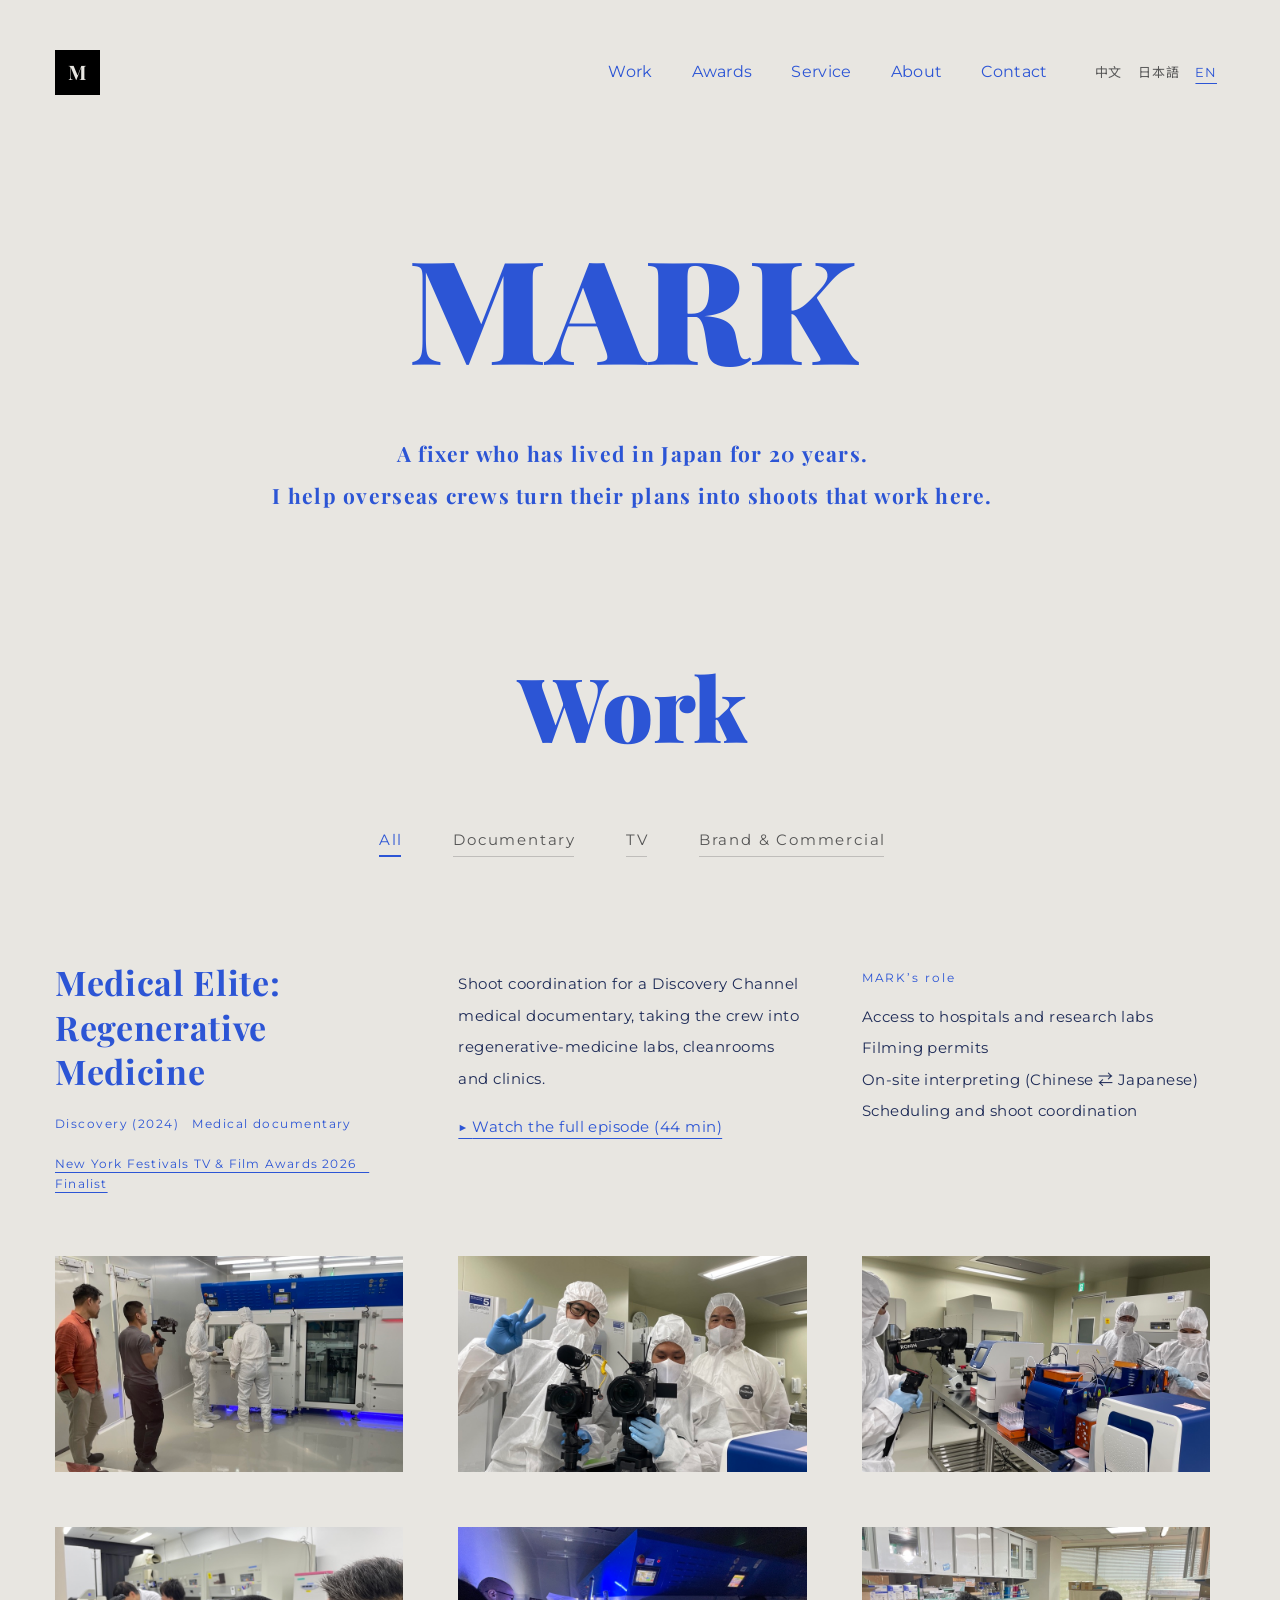
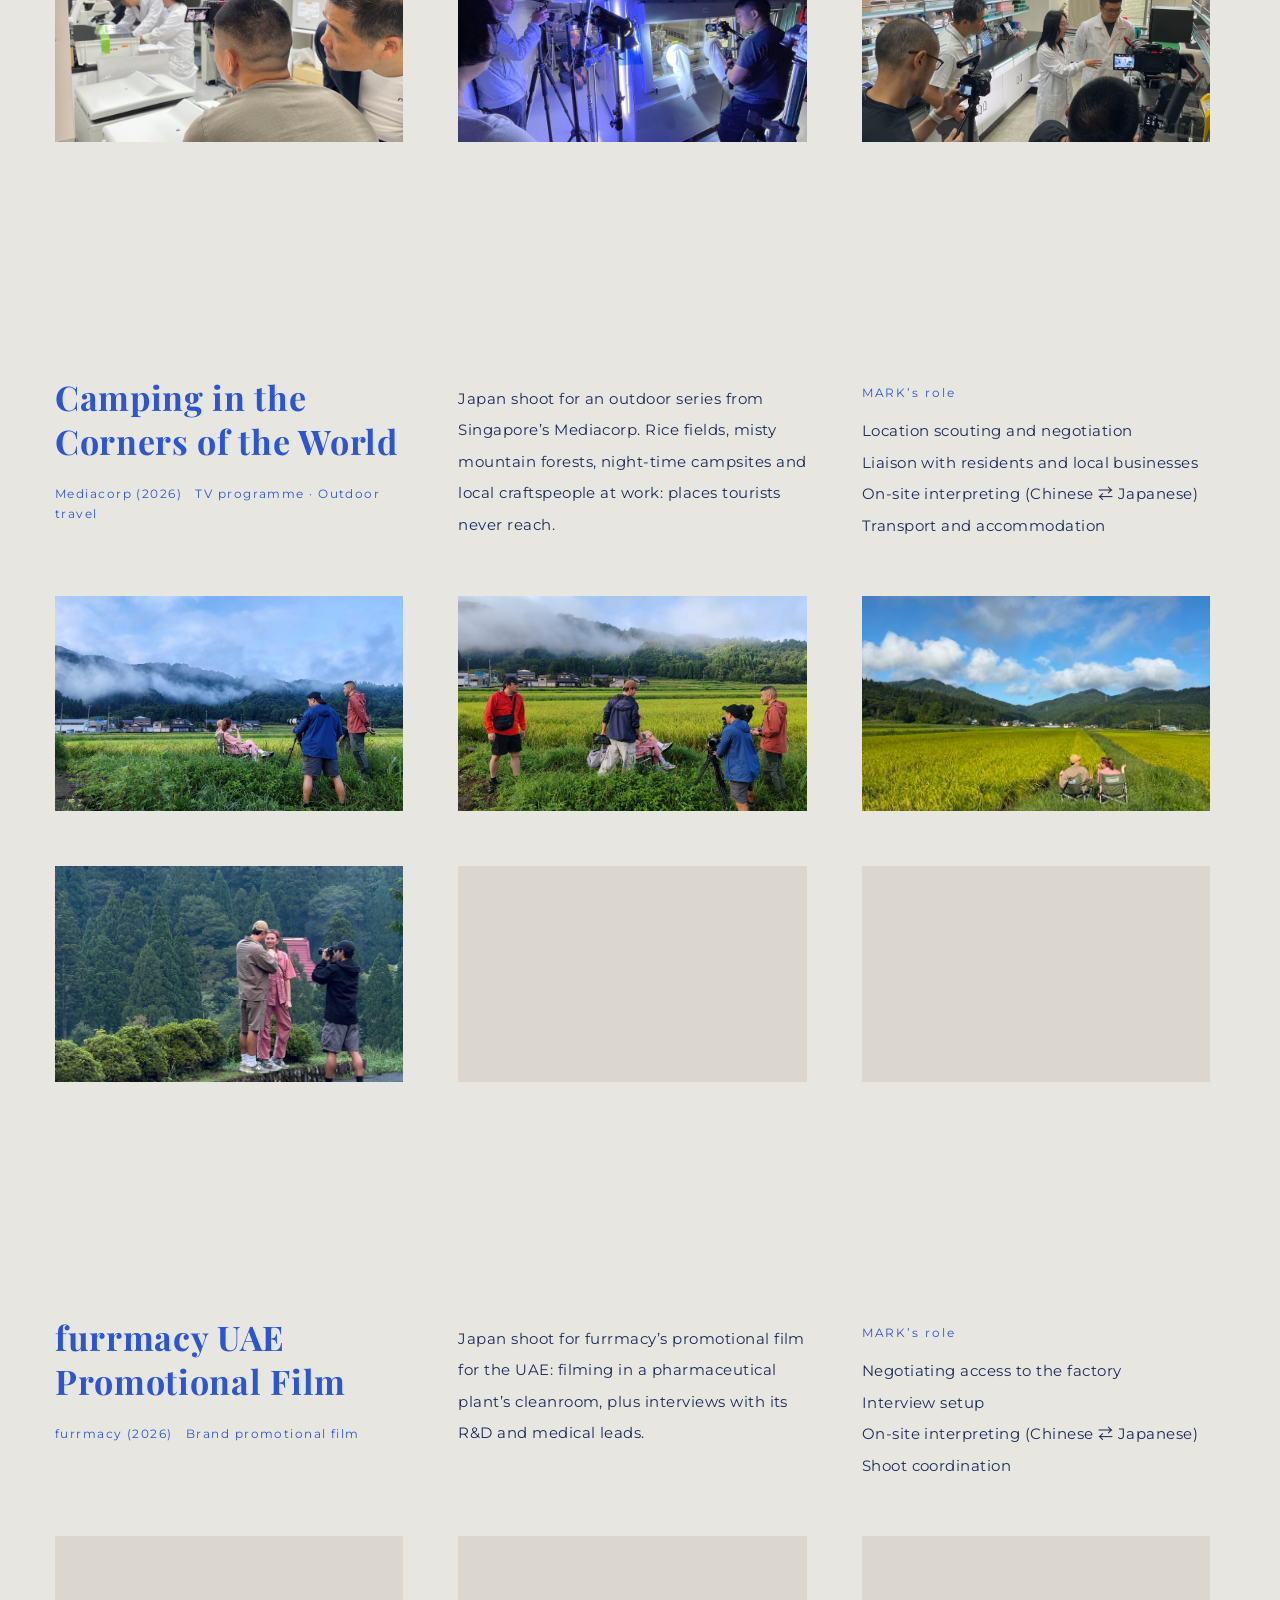
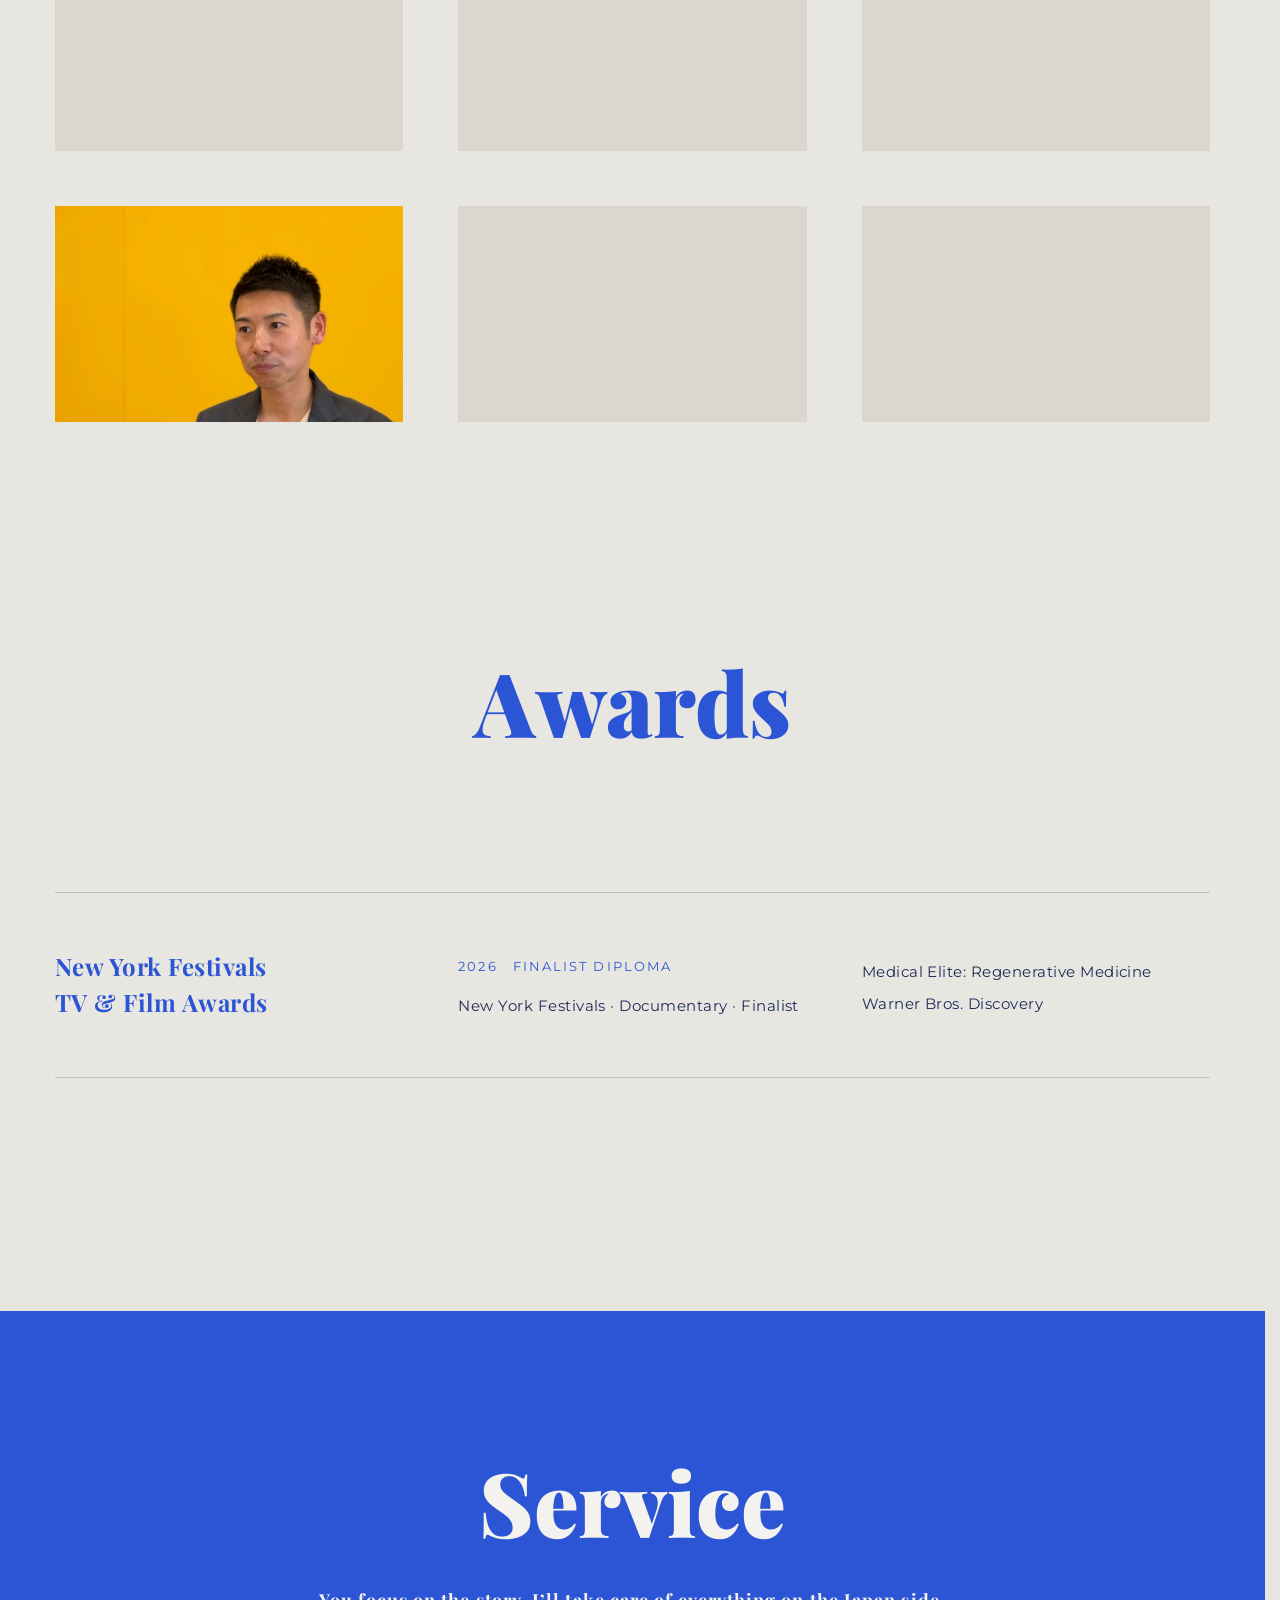
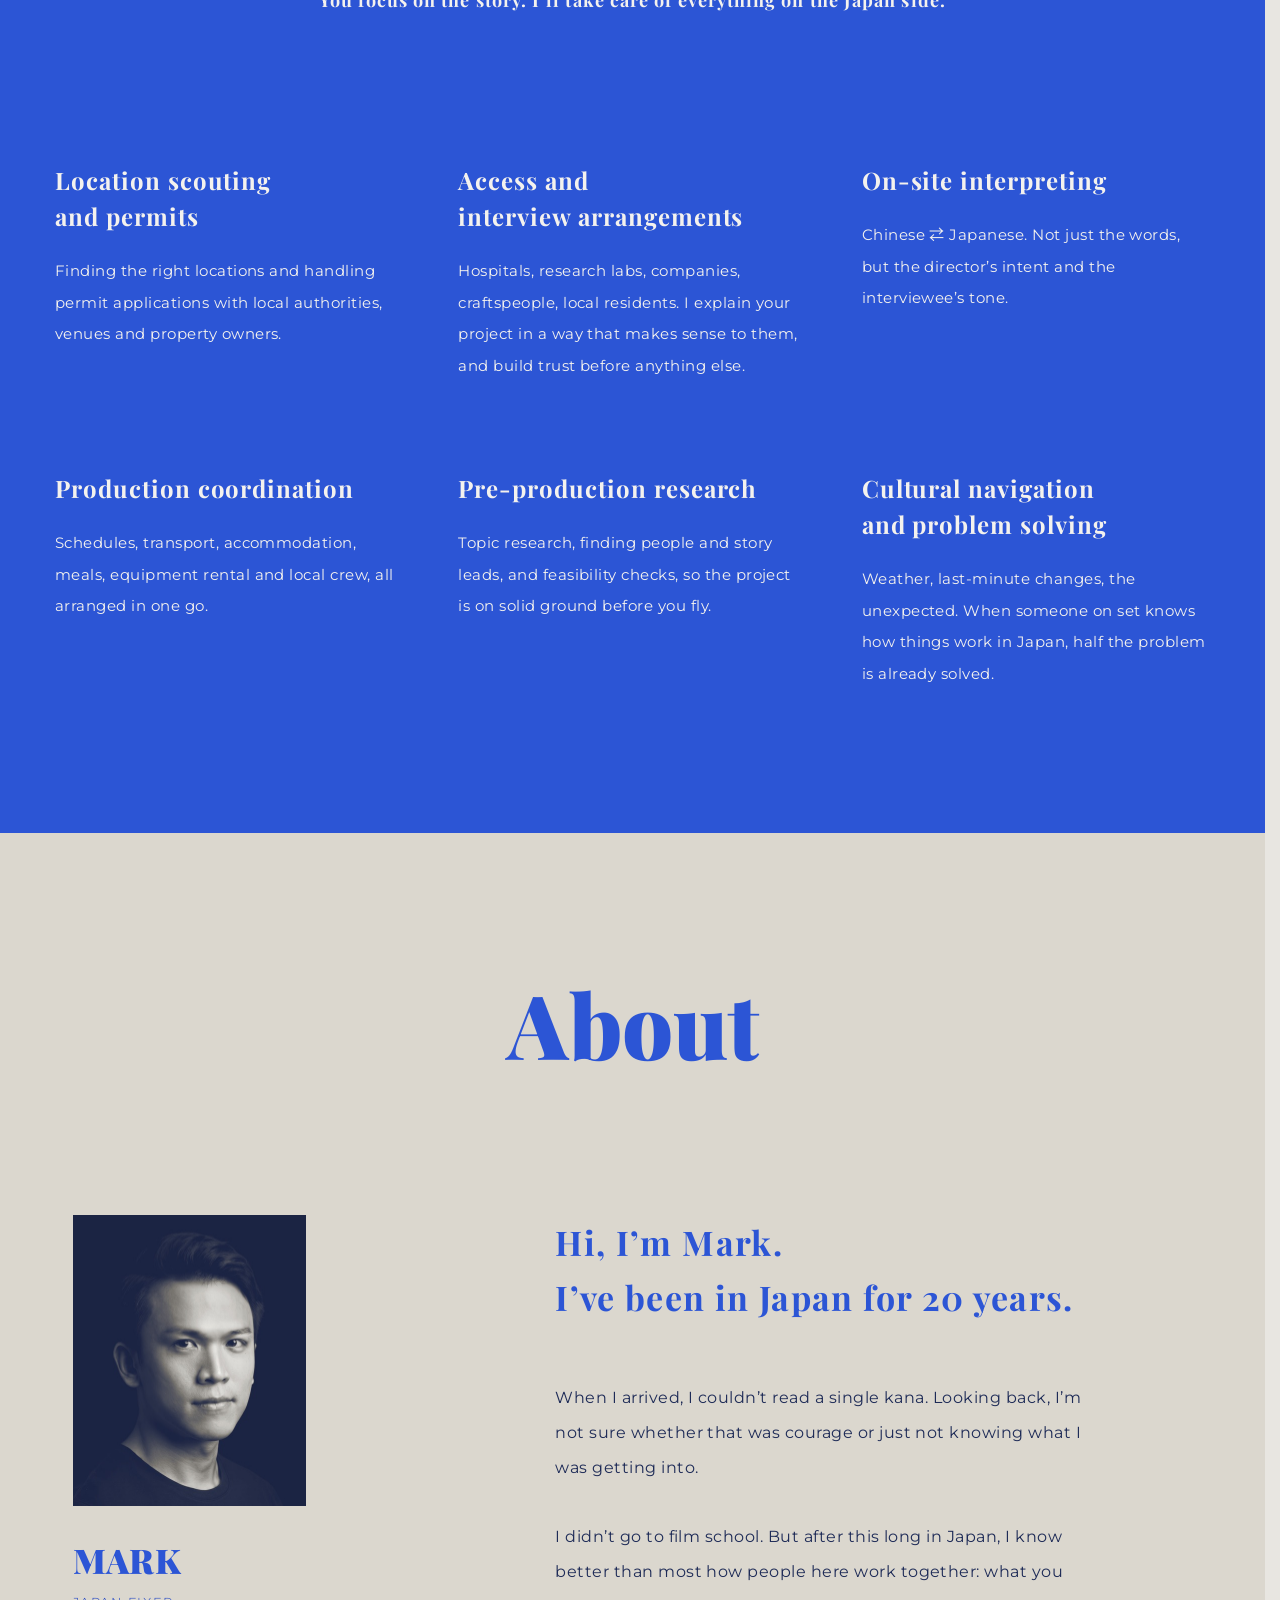
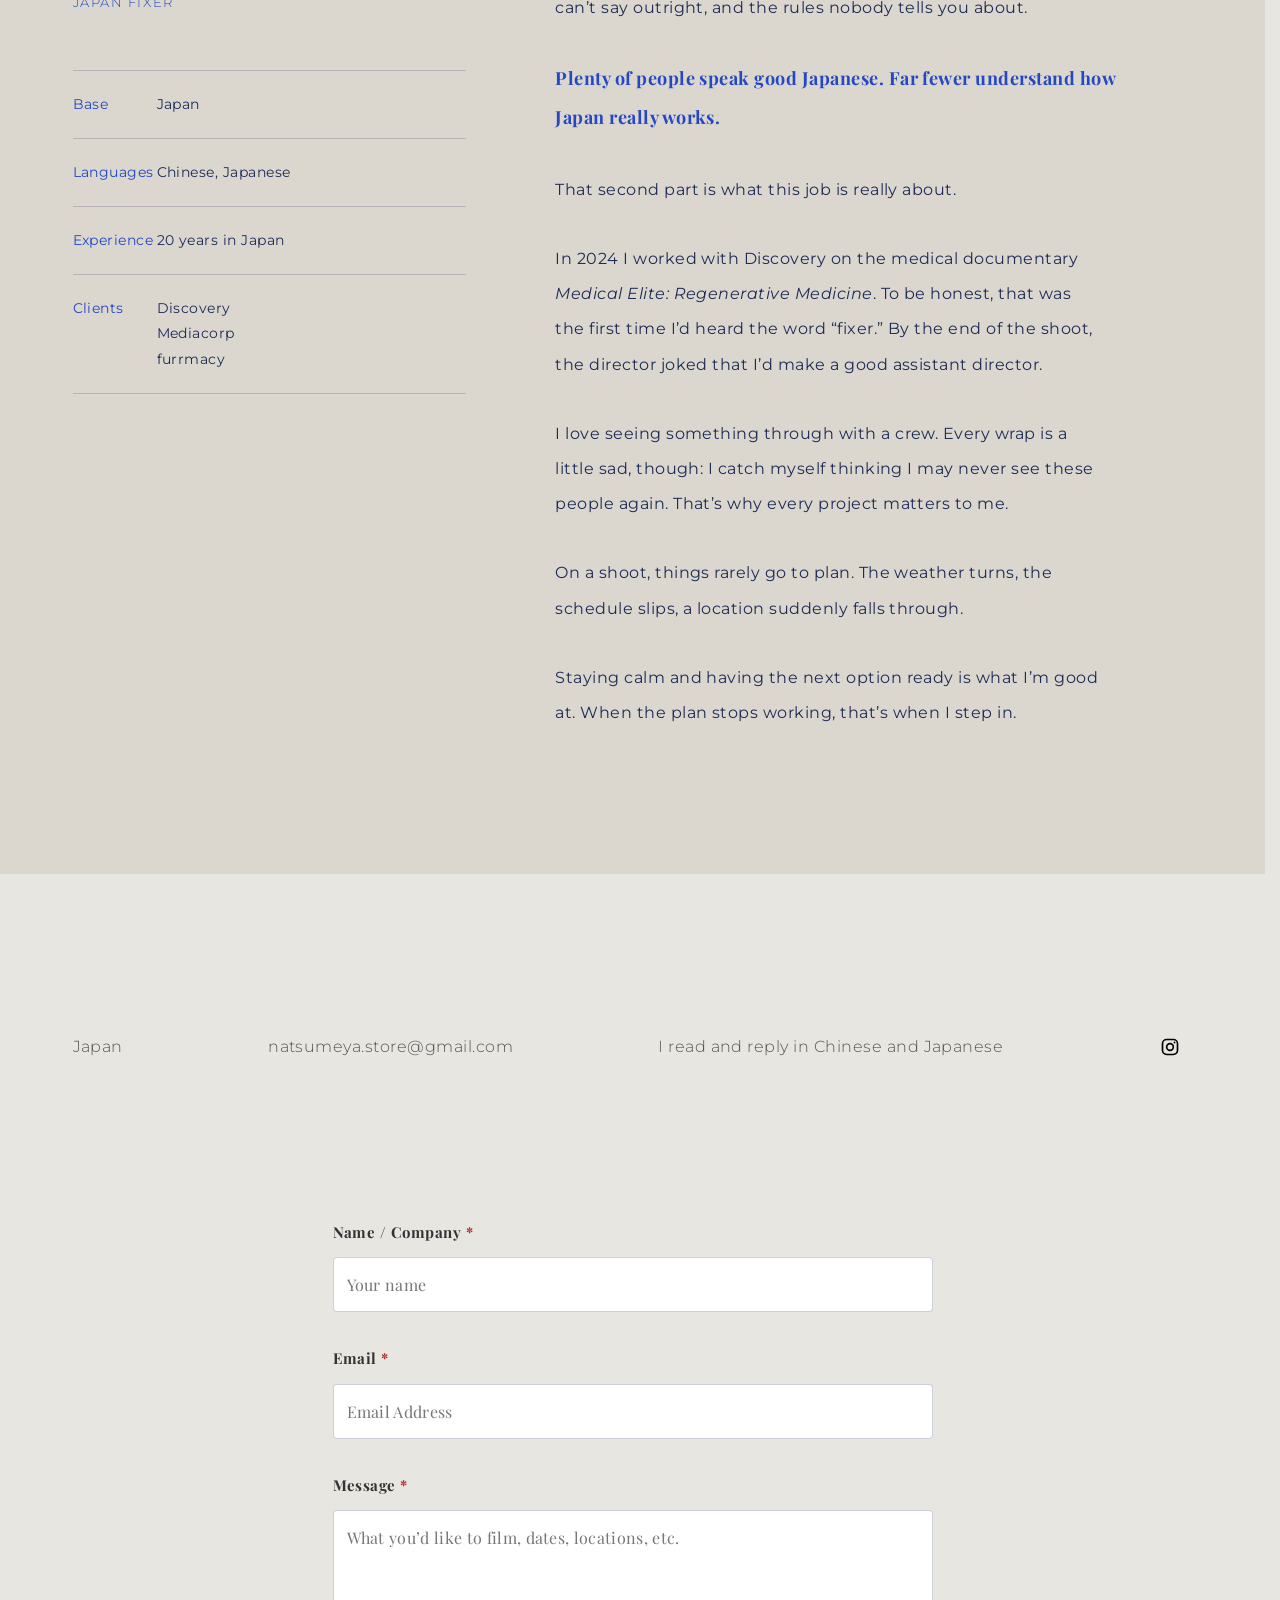
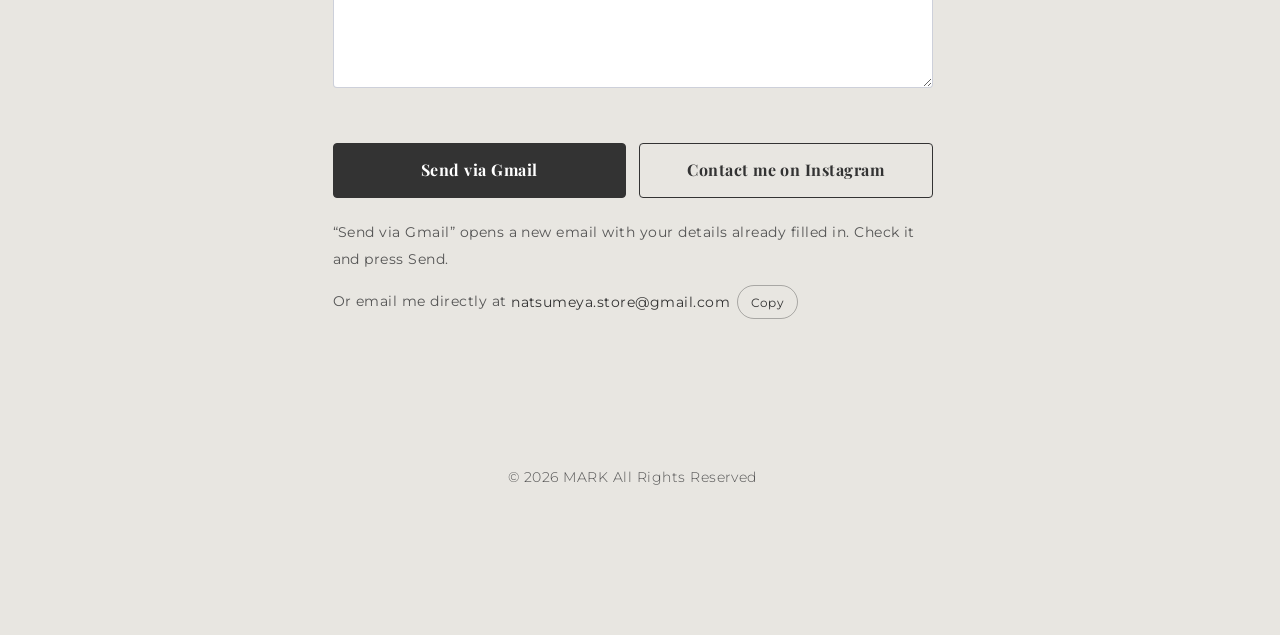
==== commit ff4e5478: "About portrait: centre MARK in the frame Co-Authored-By: Claude Opus 5.5 <noreply@anthropic.com>" ====
--- a/index.html
+++ b/index.html
@@ -242,7 +242,7 @@
   <div class="about-grid">
     <aside class="about-side reveal">
       <figure class="portrait">
-        <img src="images/mark-portrait.jpg" srcset="images/mark-portrait.jpg 466w, images/mark-portrait@3x.jpg 699w" sizes="233px" width="466" height="583" loading="lazy" decoding="async" alt="MARK 的肖像照" data-alt-zh="MARK 的肖像照" data-alt-ja="MARK のポートレート" data-alt-en="Portrait of MARK">
+        <img src="images/mark-portrait.jpg?v=2" srcset="images/mark-portrait.jpg?v=2 466w, images/mark-portrait@3x.jpg?v=2 699w" sizes="233px" width="466" height="583" loading="lazy" decoding="async" alt="MARK 的肖像照" data-alt-zh="MARK 的肖像照" data-alt-ja="MARK のポートレート" data-alt-en="Portrait of MARK">
       </figure>
       <p class="about-name">MARK</p>
       <p class="about-role">JAPAN FIXER</p>
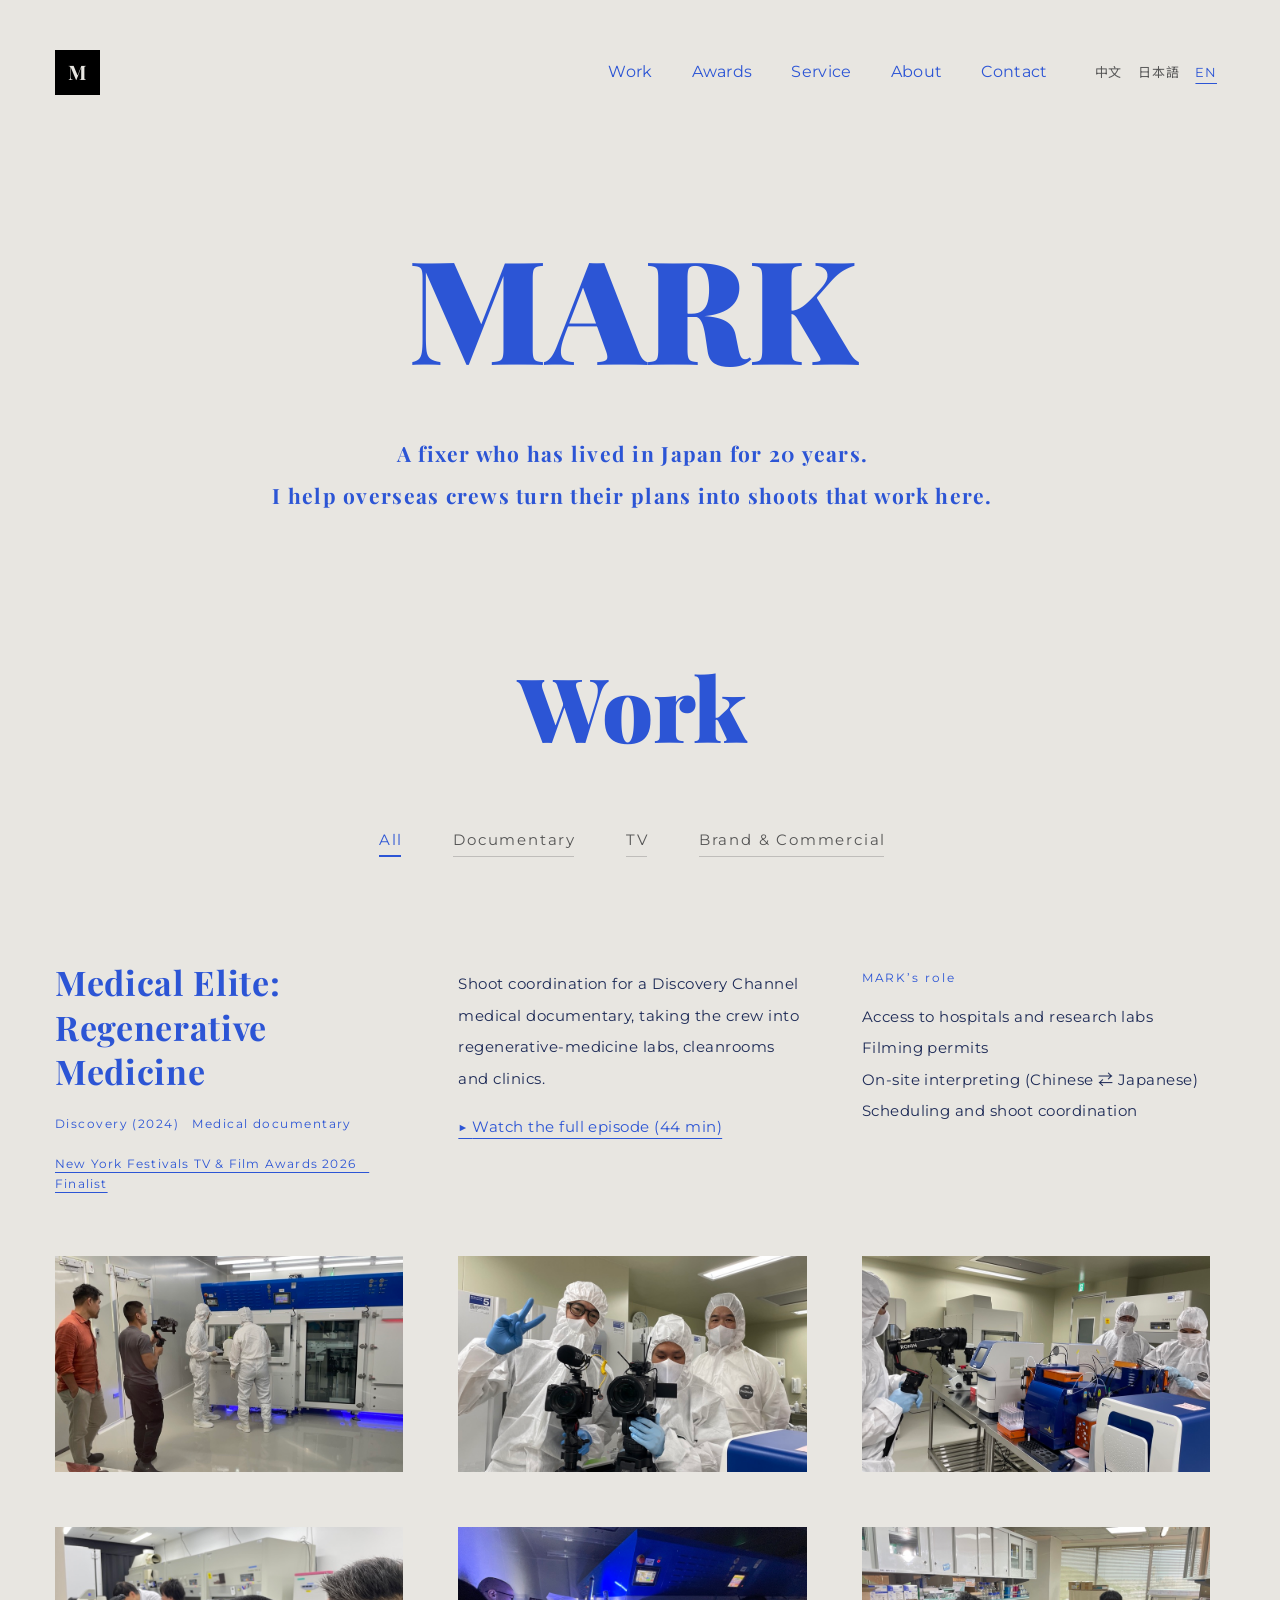
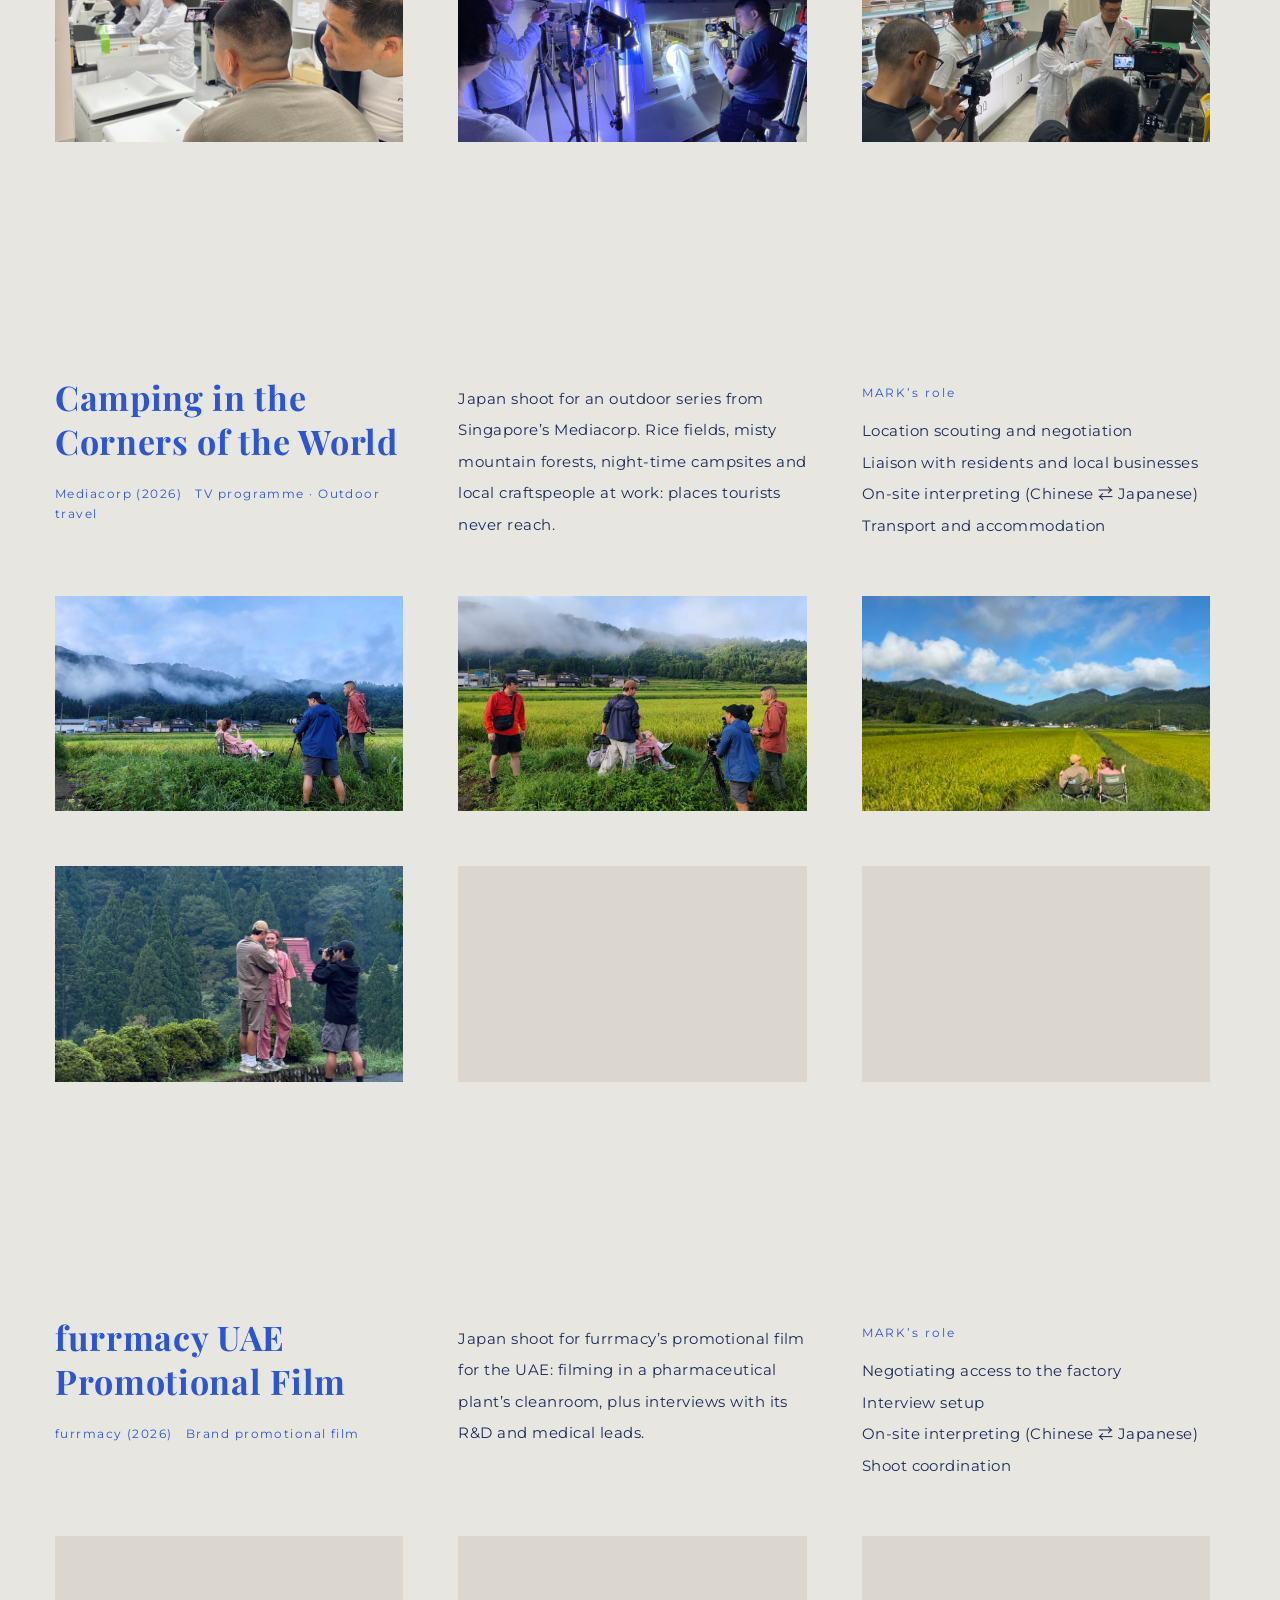
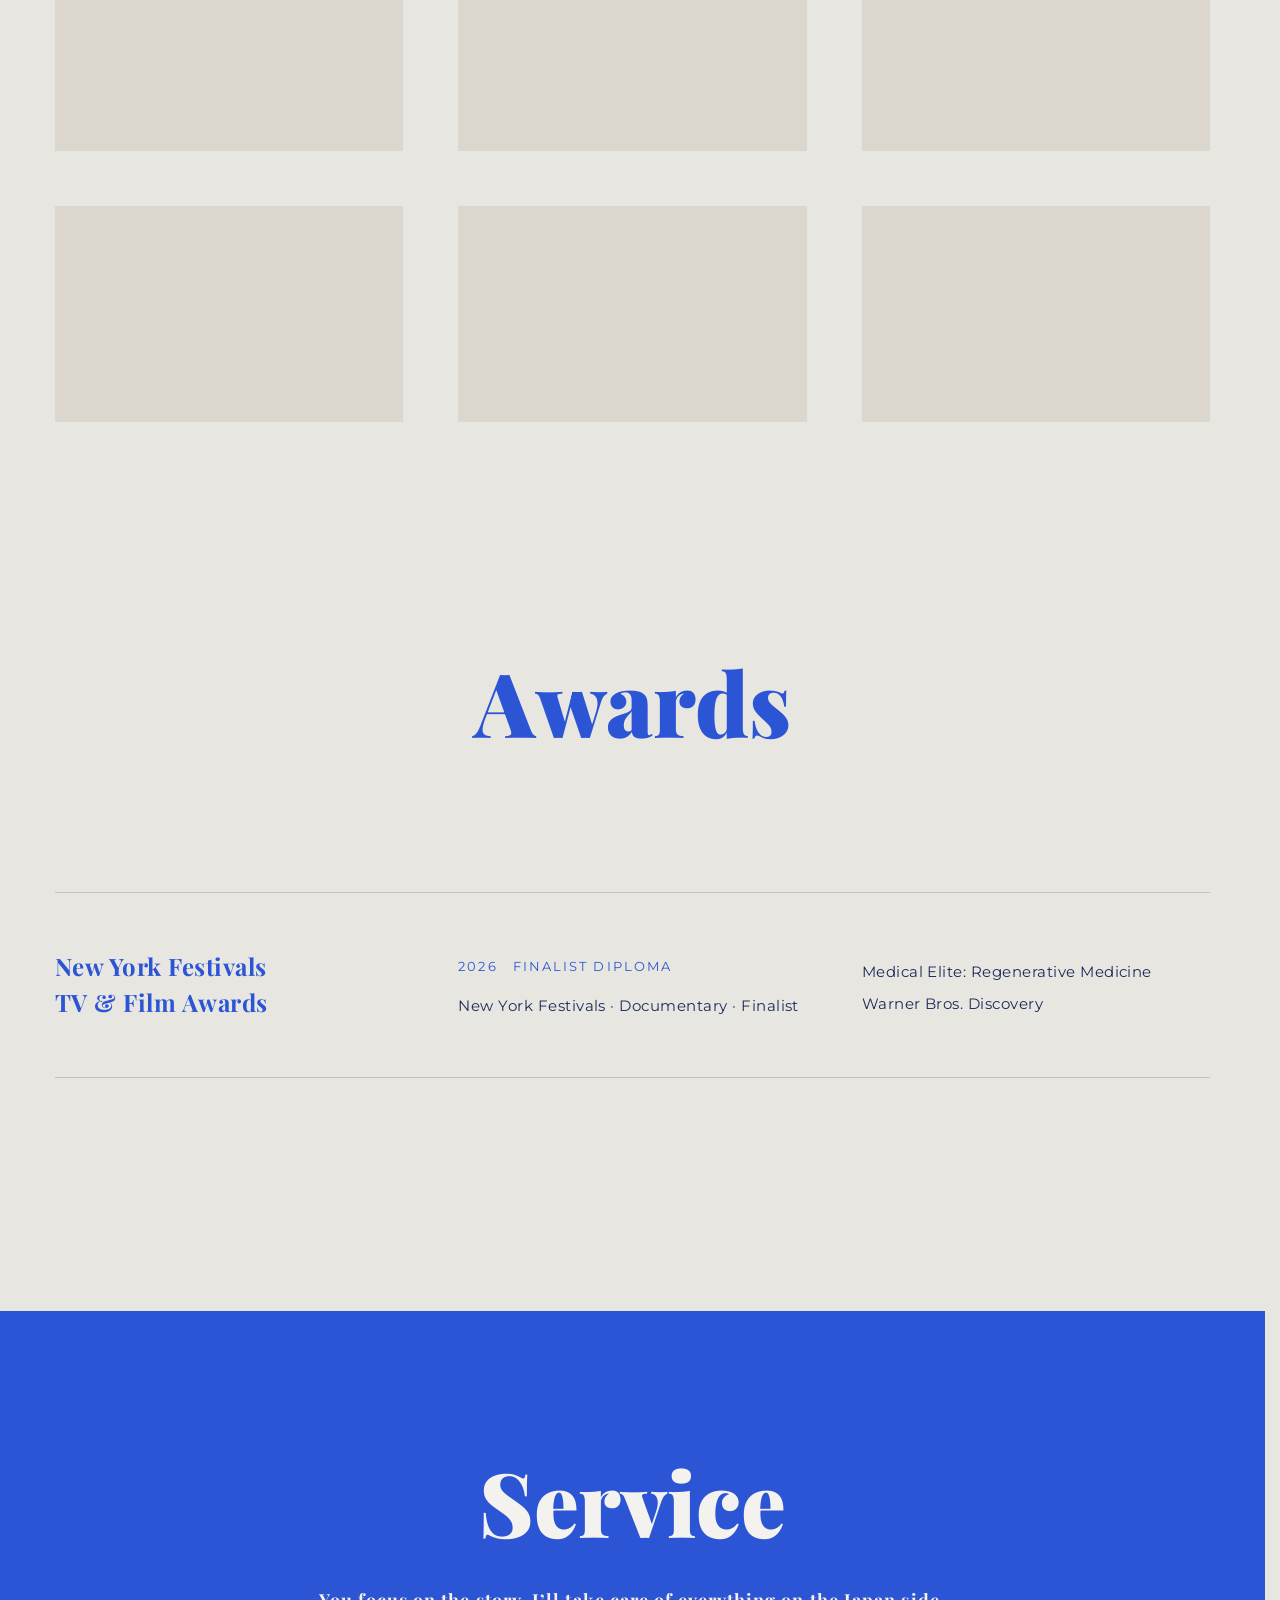
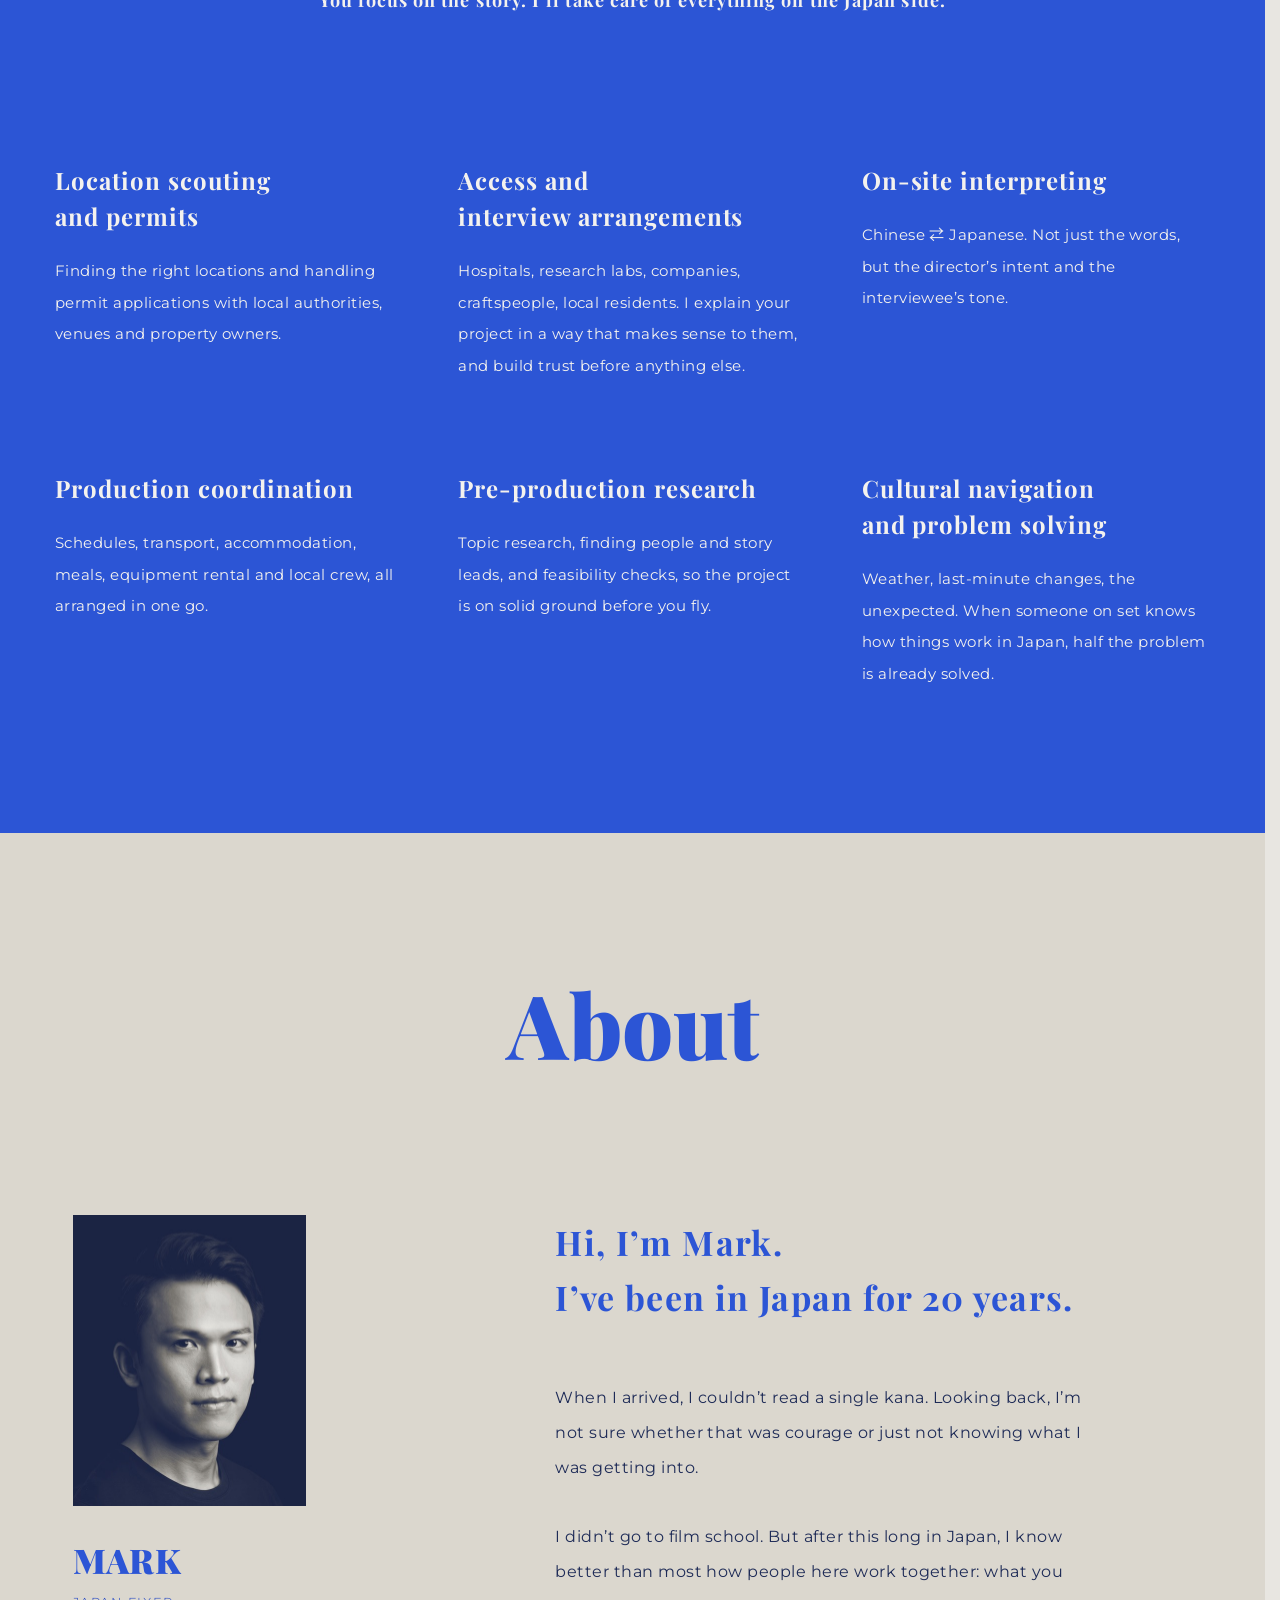
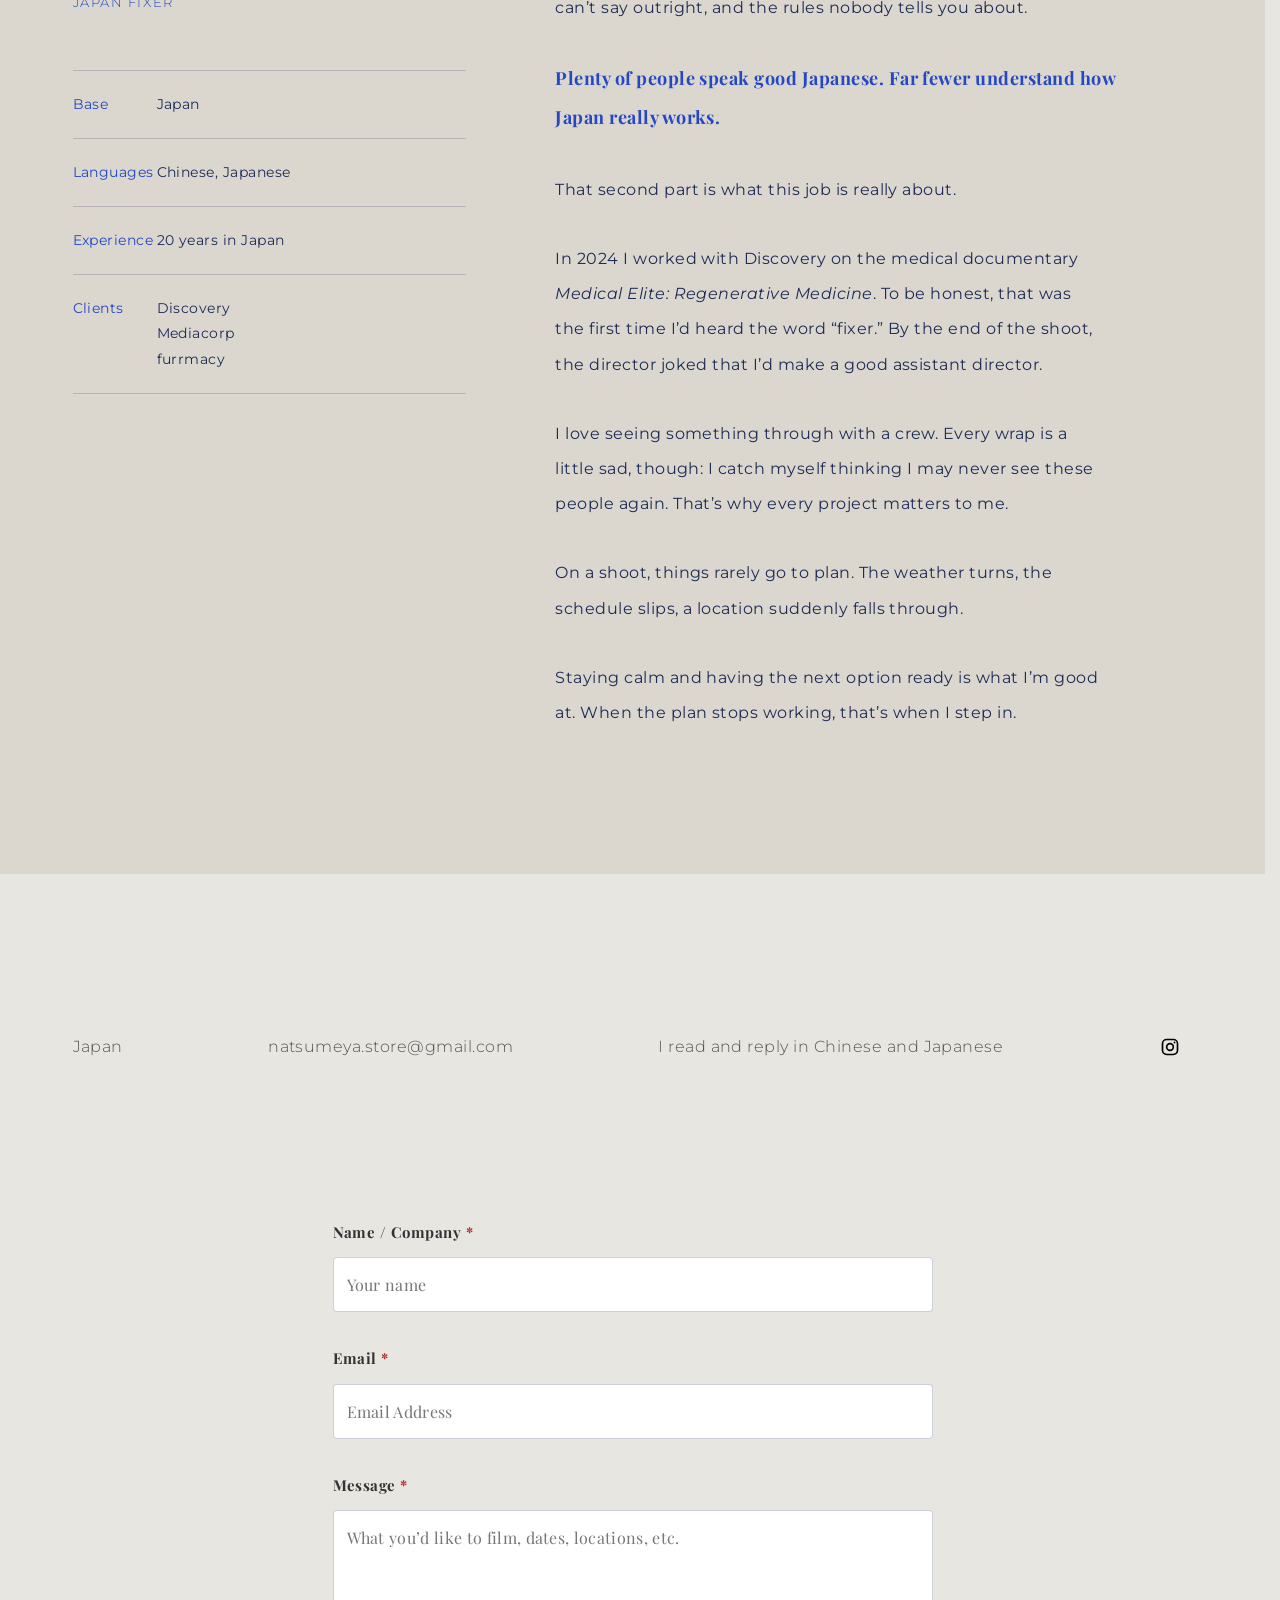
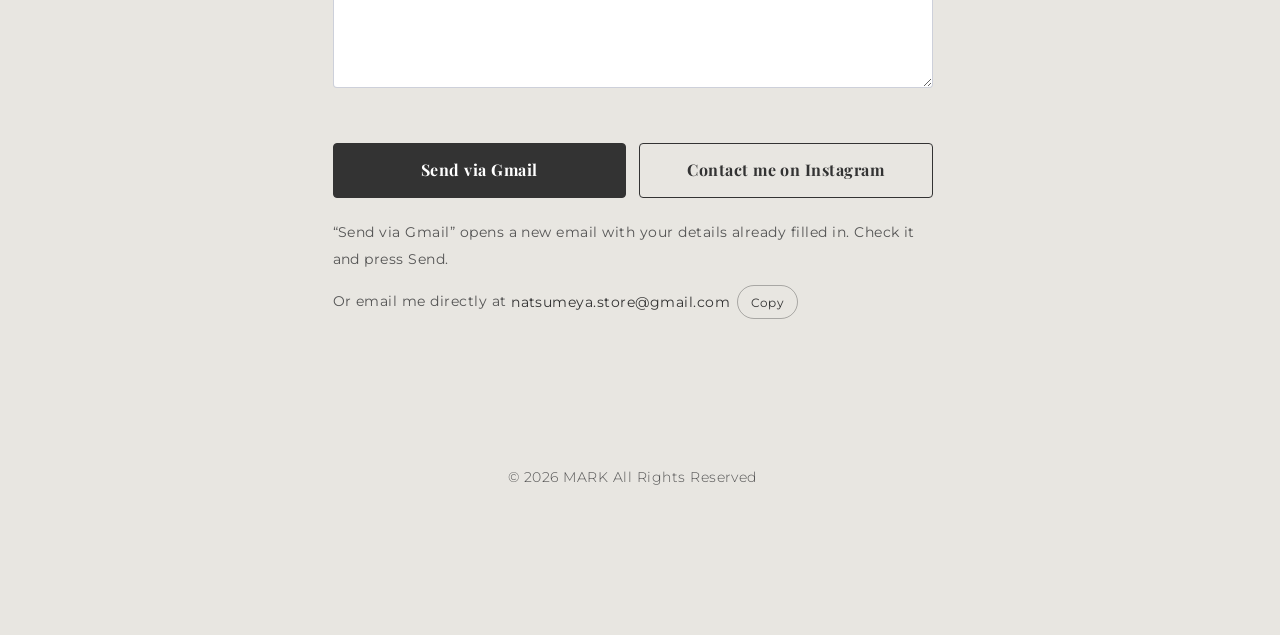
==== commit 4f33d174: "Purposeful motion: title mask reveal, photo settle, form feedback Section titles rise from behind a " ====
--- a/index.html
+++ b/index.html
@@ -21,7 +21,7 @@
 <link rel="preconnect" href="https://fonts.gstatic.com" crossorigin>
 <link rel="stylesheet" href="https://fonts.googleapis.com/css2?family=Montserrat:wght@300;400&family=Noto+Sans+JP:wght@300;400&family=Noto+Sans+TC:wght@300;400&family=Noto+Serif+JP:wght@700&family=Noto+Serif+TC:wght@700&family=Playfair+Display:wght@700;900&display=swap" media="print" onload="this.media='all'">
 <noscript><link rel="stylesheet" href="https://fonts.googleapis.com/css2?family=Montserrat:wght@300;400&family=Noto+Sans+JP:wght@300;400&family=Noto+Sans+TC:wght@300;400&family=Noto+Serif+JP:wght@700&family=Noto+Serif+TC:wght@700&family=Playfair+Display:wght@700;900&display=swap"></noscript>
-<link rel="stylesheet" href="style.css?v=20">
+<link rel="stylesheet" href="style.css?v=21">
 <script>/* 記住的語言，否則依瀏覽器語言清單裡第一個日文或中文；都沒有才用英文 */try{var L=(navigator.languages&&navigator.languages.length?navigator.languages:[navigator.language||'']),l=localStorage.getItem('mark-lang');if(!l){l='en';for(var i=0;i<L.length;i++){var x=(L[i]||'').toLowerCase();if(x.indexOf('ja')===0){l='ja';break;}if(x.indexOf('zh')===0){l='zh';break;}}}if(l==='ja'||l==='en'){document.documentElement.dataset.lang=l;document.documentElement.lang=l;}}catch(e){}</script>
 </head>
 <body>
@@ -204,7 +204,7 @@
 <!-- ============ SERVICE ============ -->
 <section class="block" id="service">
   <h2 class="sec-title reveal">Service</h2>
-  <p class="sec-sub reveal">
+  <p class="sec-sub">
     <span data-l="zh">你負責把故事拍好，在日本會遇到的事交給我。</span>
     <span data-l="ja">良い作品づくりに集中していただけるよう、日本で起こるあれこれを引き受けます。</span><span data-l="en">You focus on the story. I’ll take care of everything on the Japan side.</span>
   </p>
@@ -254,7 +254,7 @@
       </dl>
     </aside>
 
-    <article class="essay reveal">
+    <article class="essay">
       <!-- 中文 -->
       <div data-l="zh">
         <h3>嗨，我是 Mark。<br>來日本 20 年了。</h3>
--- a/style.css
+++ b/style.css
@@ -173,6 +173,13 @@
 }
 .js .cell img { opacity: 0; }
 .js .cell img.loaded { opacity: 1; }
+/* 作品進入畫面時，照片在框內輕輕「落定」；電腦版依閱讀順序錯開 */
+@keyframes settle { from { scale: 1.04; } }
+.js .project.in .cell img.loaded { animation: settle 1.2s var(--ease) calc(var(--i, 0) * 55ms) backwards; }
+@media (min-width: 641px) {
+  .cell:nth-child(2) img { --i: 1; } .cell:nth-child(3) img { --i: 2; } .cell:nth-child(4) img { --i: 3; }
+  .cell:nth-child(5) img { --i: 4; } .cell:nth-child(6) img { --i: 5; }
+}
 @media (hover: hover) {
   .cell:hover img { scale: 1.04; }
 }
@@ -268,8 +275,13 @@
 .form input { height: 55px; }
 .form textarea { height: 178px; line-height: 1.8; resize: vertical; }
 .form input::placeholder, .form textarea::placeholder { color: #767676; }
-.form .invalid { border-color: var(--red); }
-.form-error { font-weight: 400; font-size: 14px; color: var(--red); margin-bottom: var(--s3); }
+.form input, .form textarea { transition: border-color .2s var(--ease); }
+.form input:focus, .form textarea:focus { border-color: var(--ink); }
+.form label { transition: color .2s var(--ease); }
+.form label:has(+ input:focus), .form label:has(+ textarea:focus) { color: var(--blue); }
+.form .invalid, .form .invalid:focus { border-color: var(--red); }
+.form-error { font-weight: 400; font-size: 14px; color: var(--red); margin-bottom: var(--s3); transition: opacity .3s var(--ease), translate .3s var(--ease); }
+@starting-style { .form-error { opacity: 0; translate: 0 var(--s1); } }
 .form-error[hidden] { display: none; }
 [hidden] { display: none !important; }   /* 篩選時隱藏的作品，不會被其他 display 規則蓋過 */
 .send-row { display: grid; grid-template-columns: 1fr 1fr; gap: var(--s2); margin-top: var(--s3); }
@@ -281,6 +293,7 @@
 .send:hover { background: rgba(51, 51, 51, .06); }
 .send-primary { background: var(--dark); color: #fff; }
 .send-primary:hover { background: var(--dark); opacity: .85; }
+.send:active { opacity: .7; }
 .form-hint { margin-top: var(--s3); font-weight: 400; font-size: 14px; line-height: 1.9; color: var(--gray); }
 .form-alt { margin-top: var(--s2); font-weight: 400; font-size: 14px; line-height: 2; color: var(--gray); }
 .form-alt b { font-weight: 400; color: var(--dark); user-select: all; }
@@ -293,7 +306,9 @@
 .copy-mail:hover { border-color: var(--dark); }
 .copy-mail.copied { background: var(--dark); color: #fff; border-color: var(--dark); }
 .copy-mail.copied span { display: none; }
-.copy-mail.copied::after { content: "✓"; }
+.copy-mail { transition: background-color .2s var(--ease), color .2s var(--ease), border-color .2s var(--ease); }
+.copy-mail.copied::after { content: "✓"; animation: fade-in .2s var(--ease); }
+@keyframes fade-in { from { opacity: 0; } }
 
 /* ---------- footer ---------- */
 .site-footer { padding: var(--s7) var(--side); text-align: center; font-size: 14px; color: var(--gray); }
@@ -355,9 +370,16 @@
 /* ---------- reveal ---------- */
 .js .reveal { opacity: 0; transform: translateY(var(--s3)); transition: opacity .9s var(--ease), transform .9s var(--ease); }
 .js .reveal.in { opacity: 1; transform: none; }
+/* 區塊標題：從一條看不見的線下方升起（遮罩與位移同速，線保持不動） */
+.js .sec-title.reveal {
+  opacity: 1; transform: translateY(100%); clip-path: inset(-.2em -.1em 100% -.1em);
+  transition: transform .9s var(--ease), clip-path .9s var(--ease);
+}
+.js .sec-title.reveal.in { transform: none; clip-path: inset(-.2em -.1em -.2em -.1em); }
 @media (prefers-reduced-motion: reduce) {
   html { scroll-behavior: auto; }
-  .js .reveal { opacity: 1; transform: none; transition: none; }
+  .js .reveal, .js .sec-title.reveal { opacity: 1; transform: none; clip-path: none; transition: none; }
+  .js .cell img { animation: none !important; }
   *, *::before, *::after { transition-duration: .01ms !important; animation-duration: .01ms !important; }
 }
 
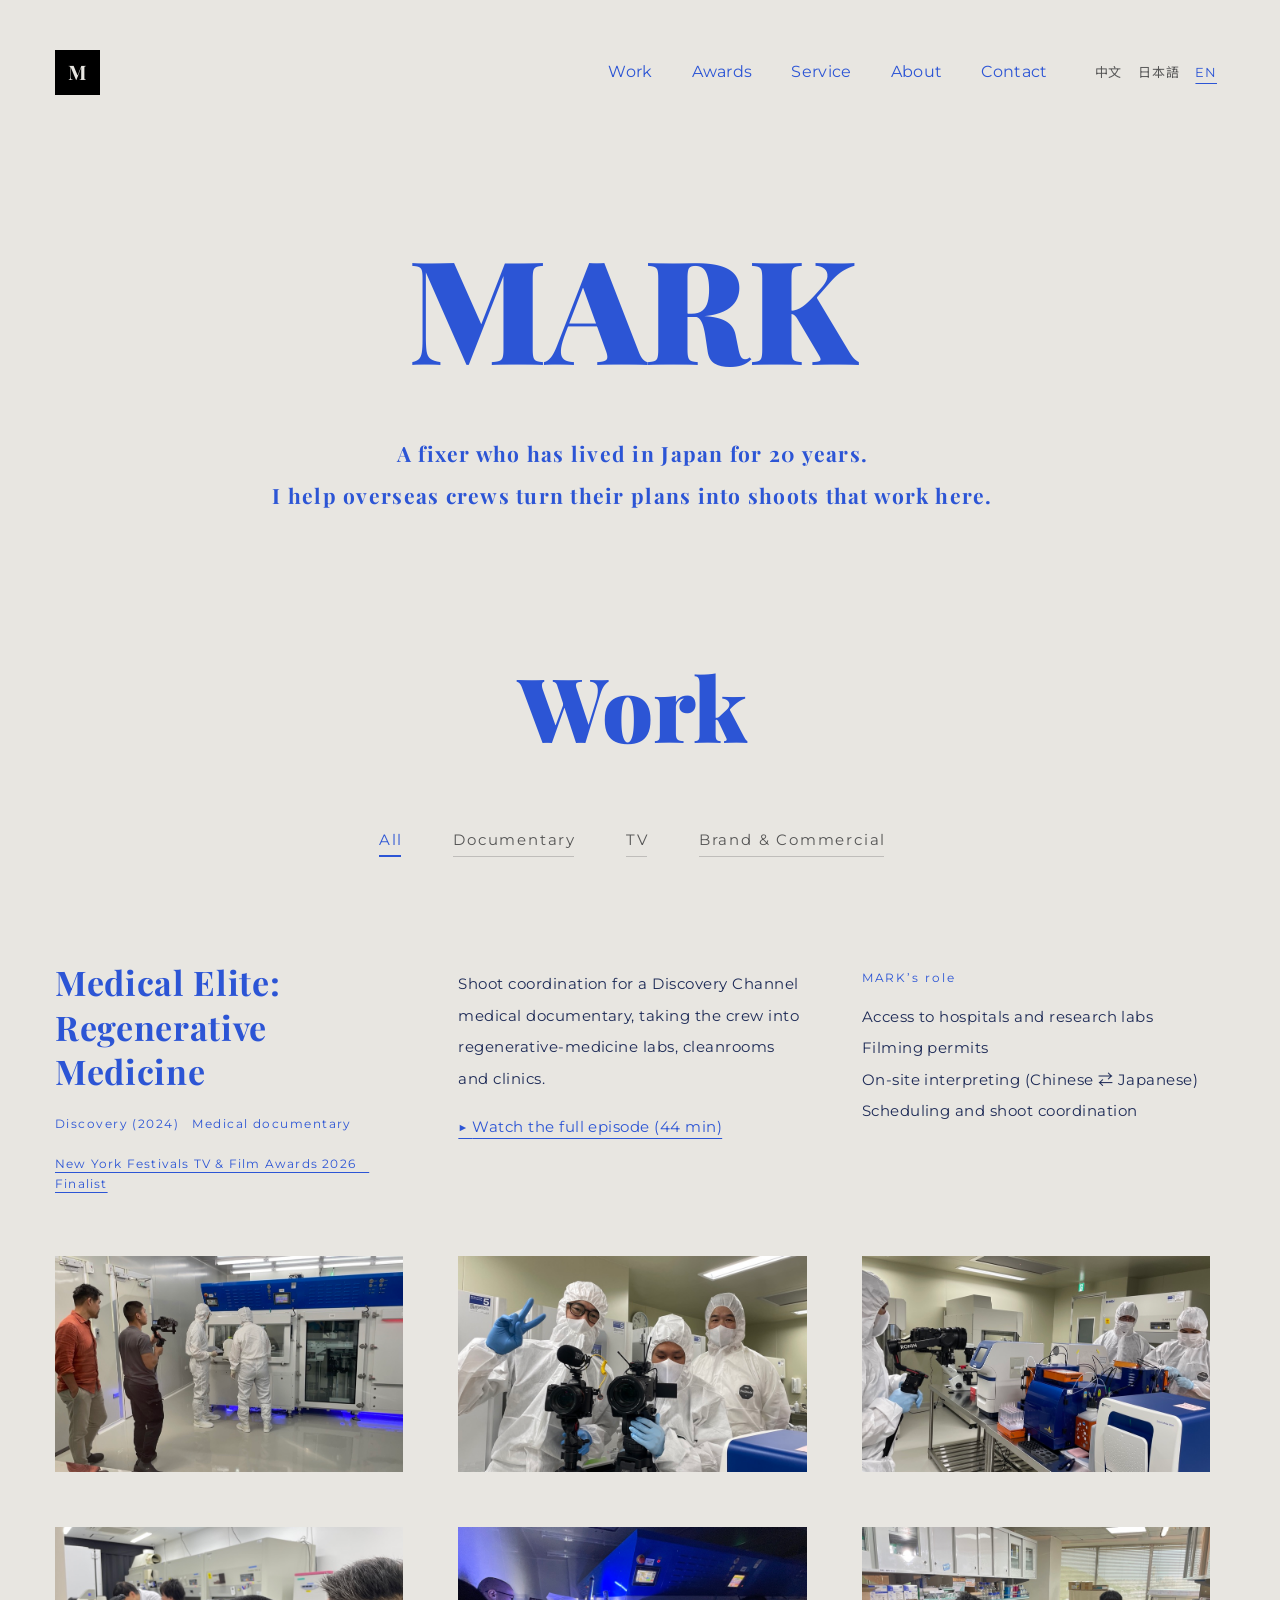
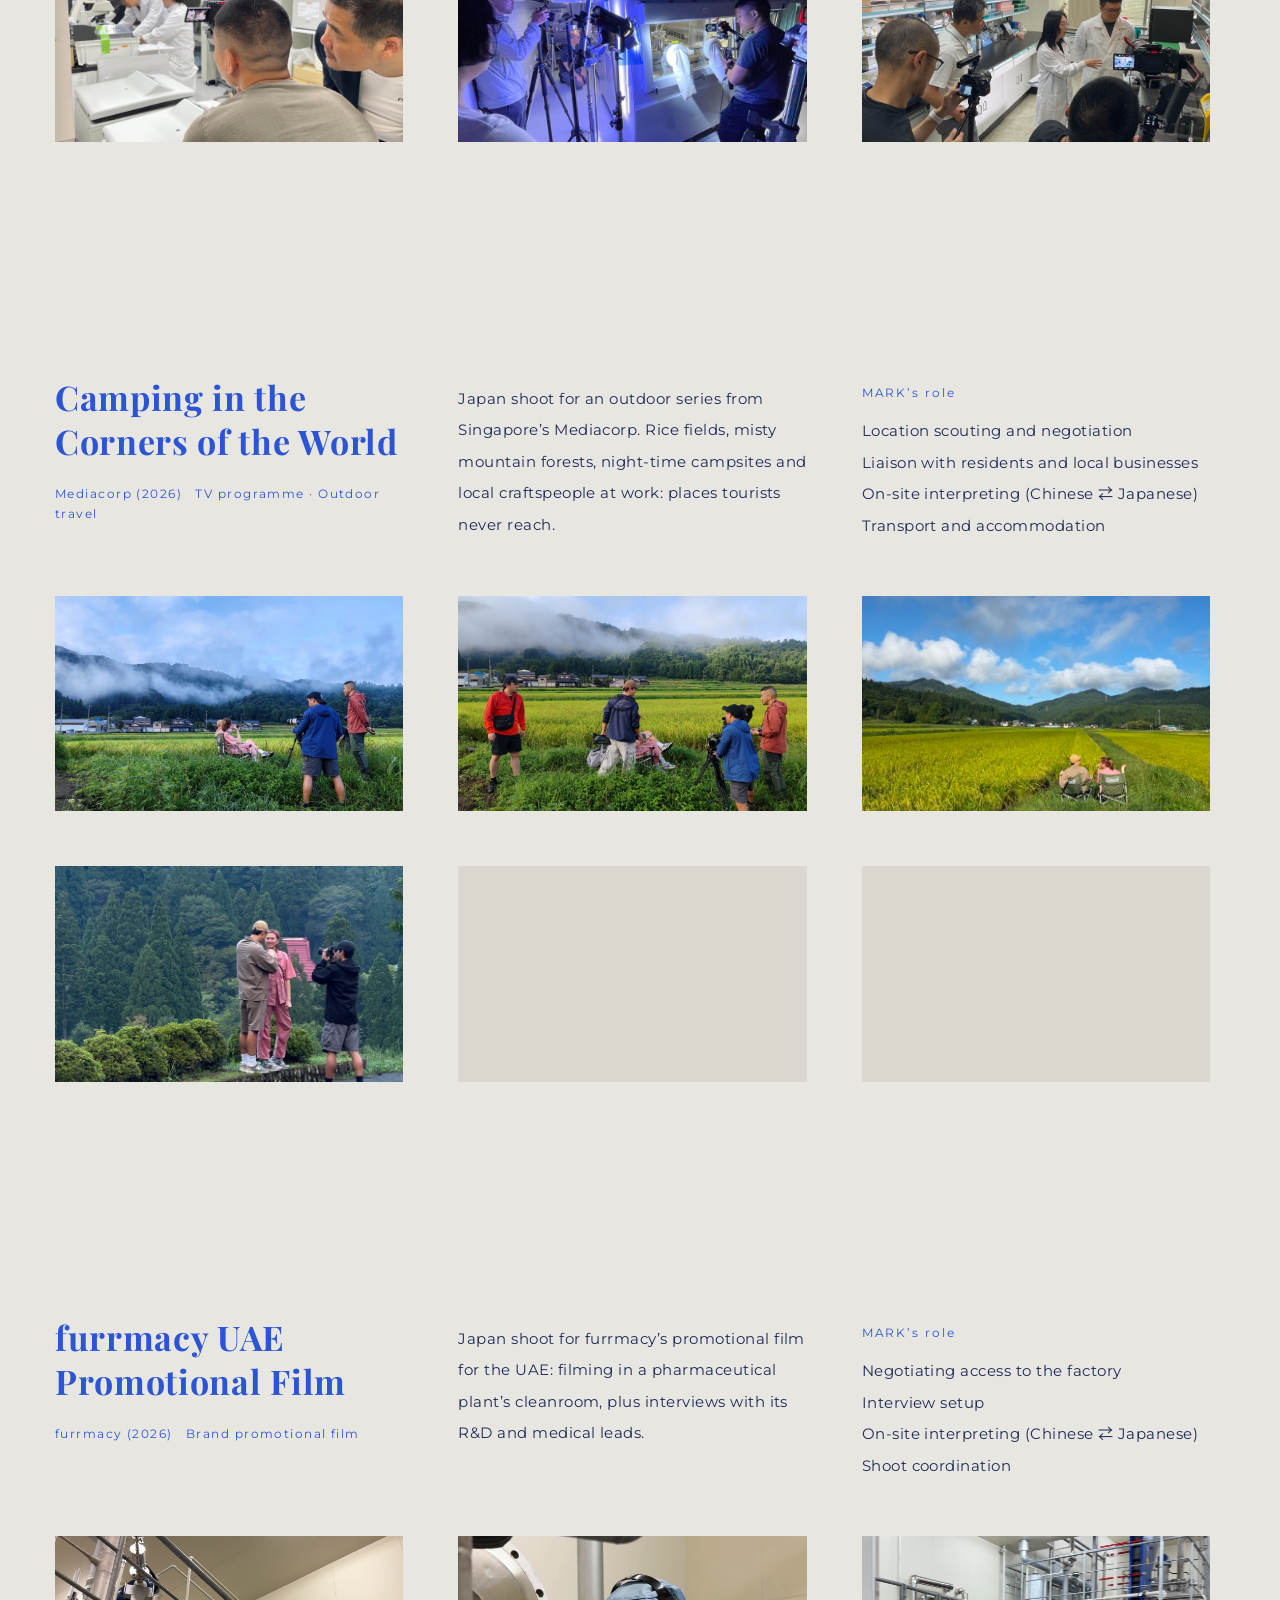
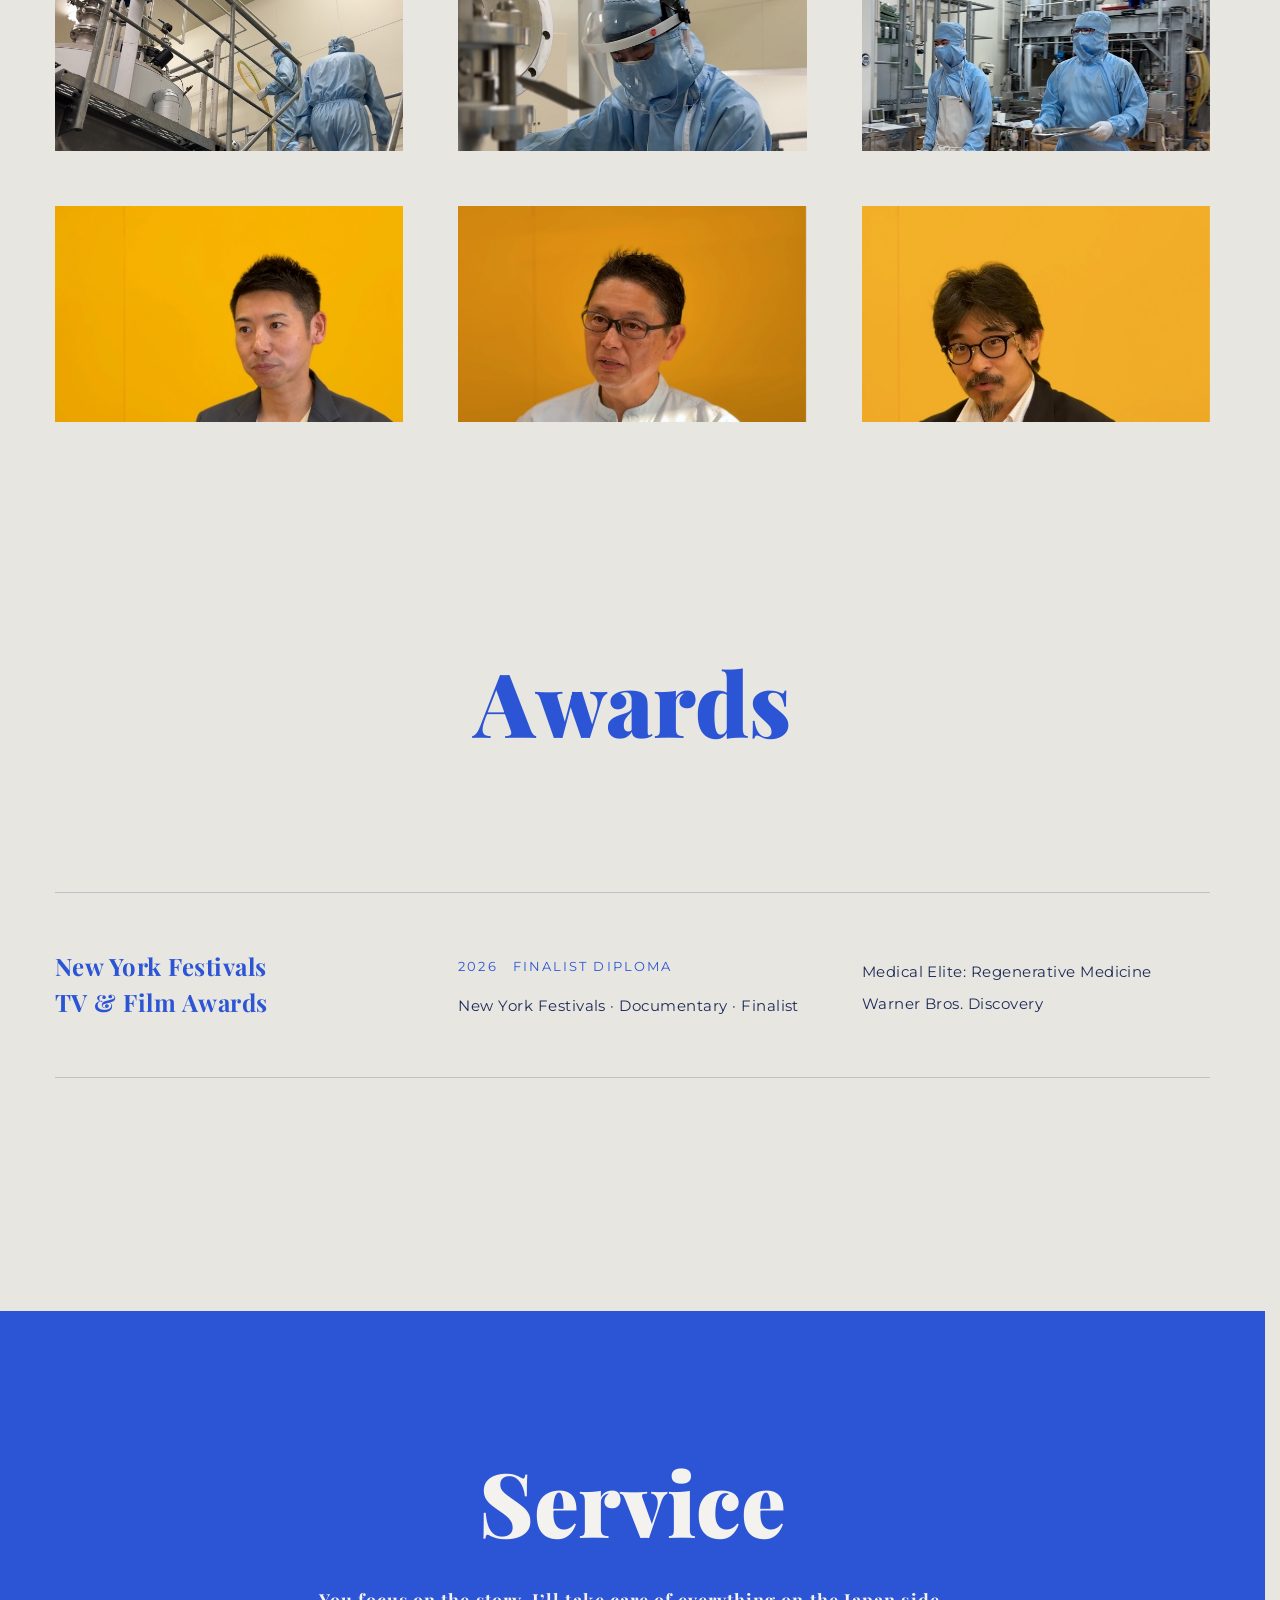
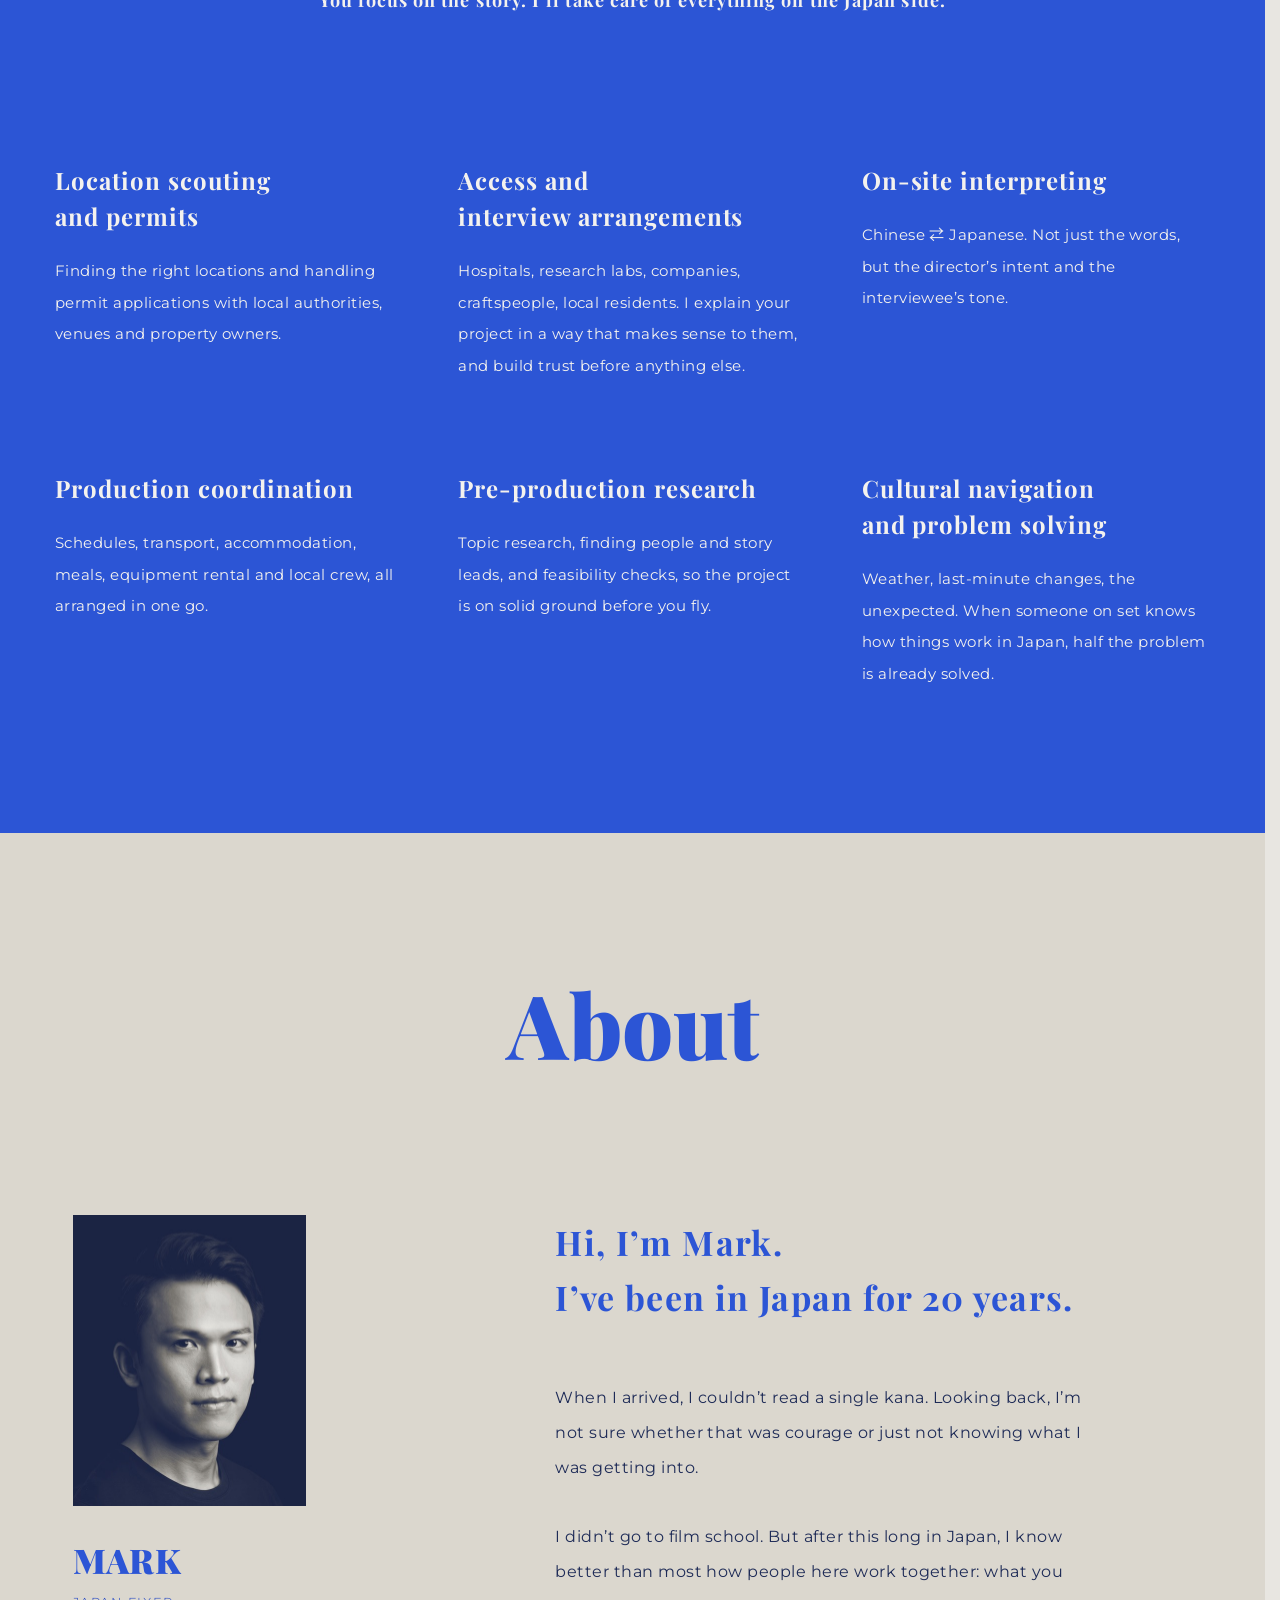
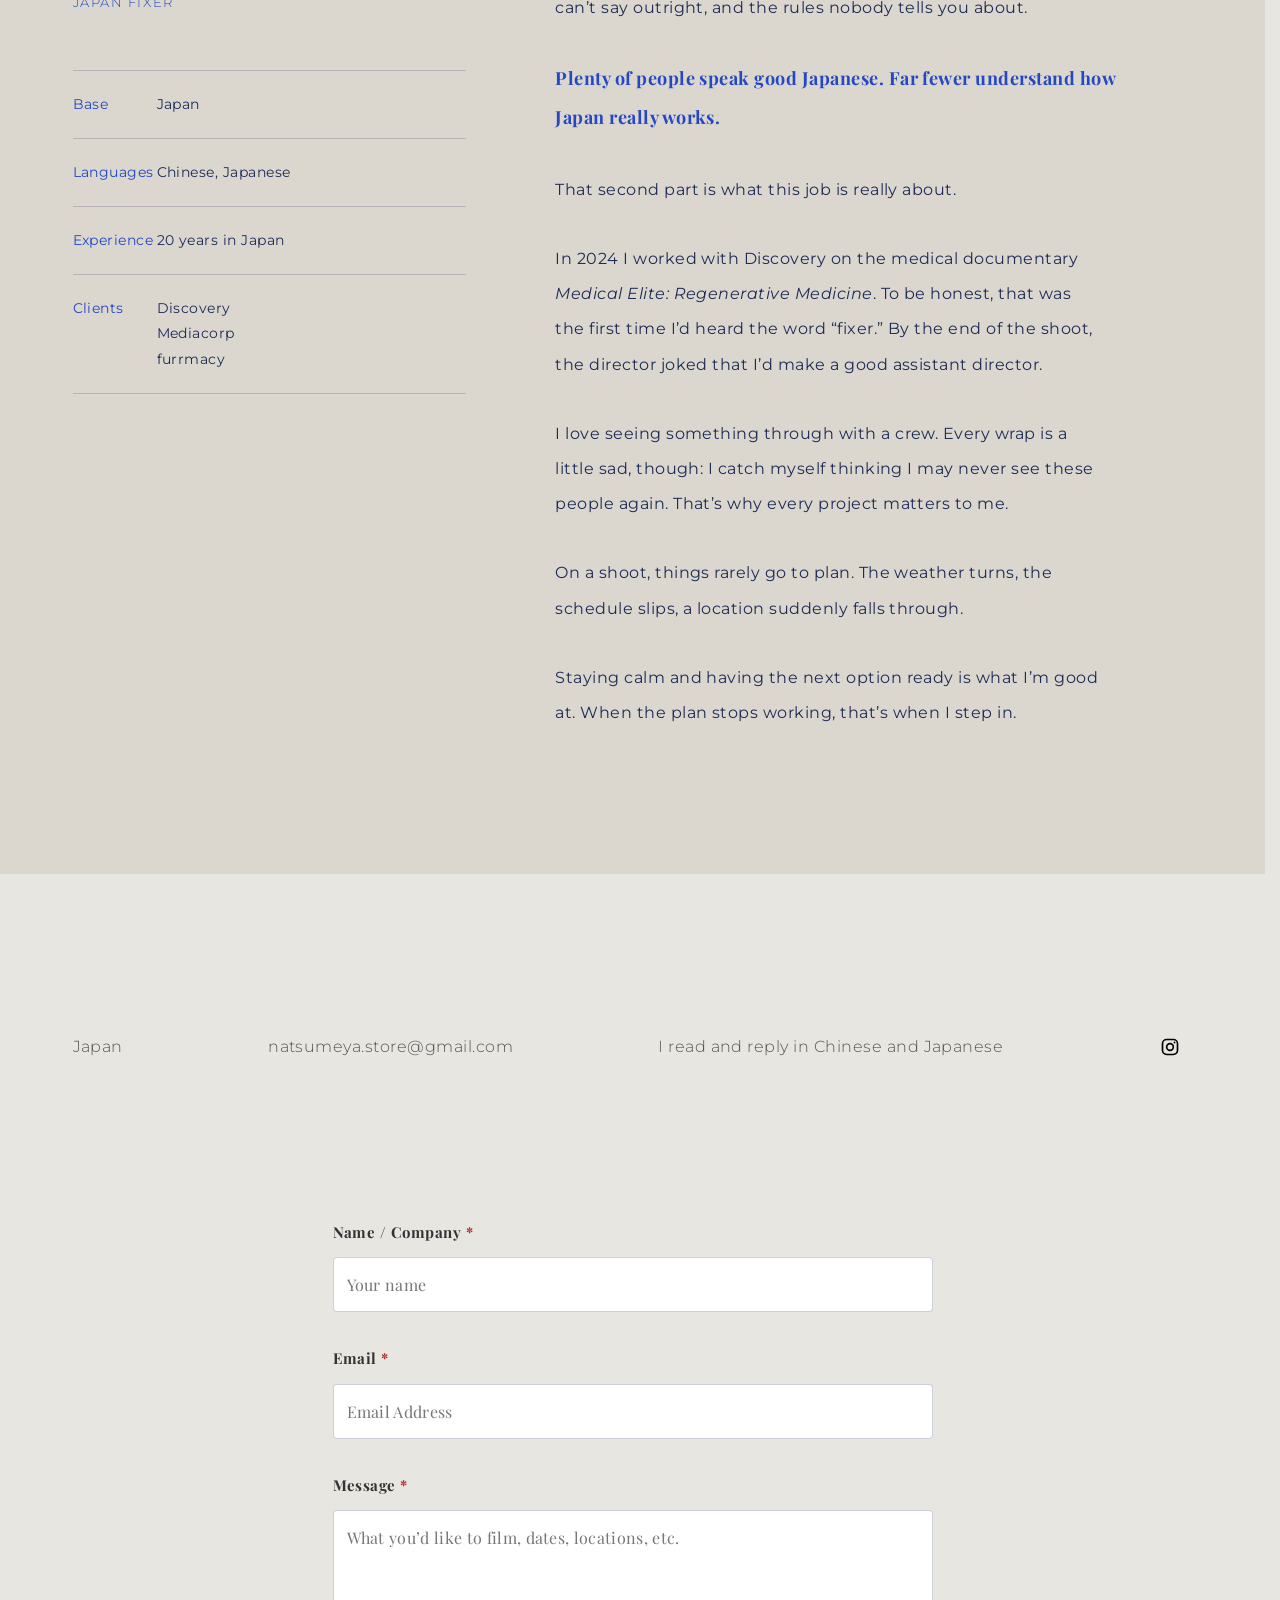
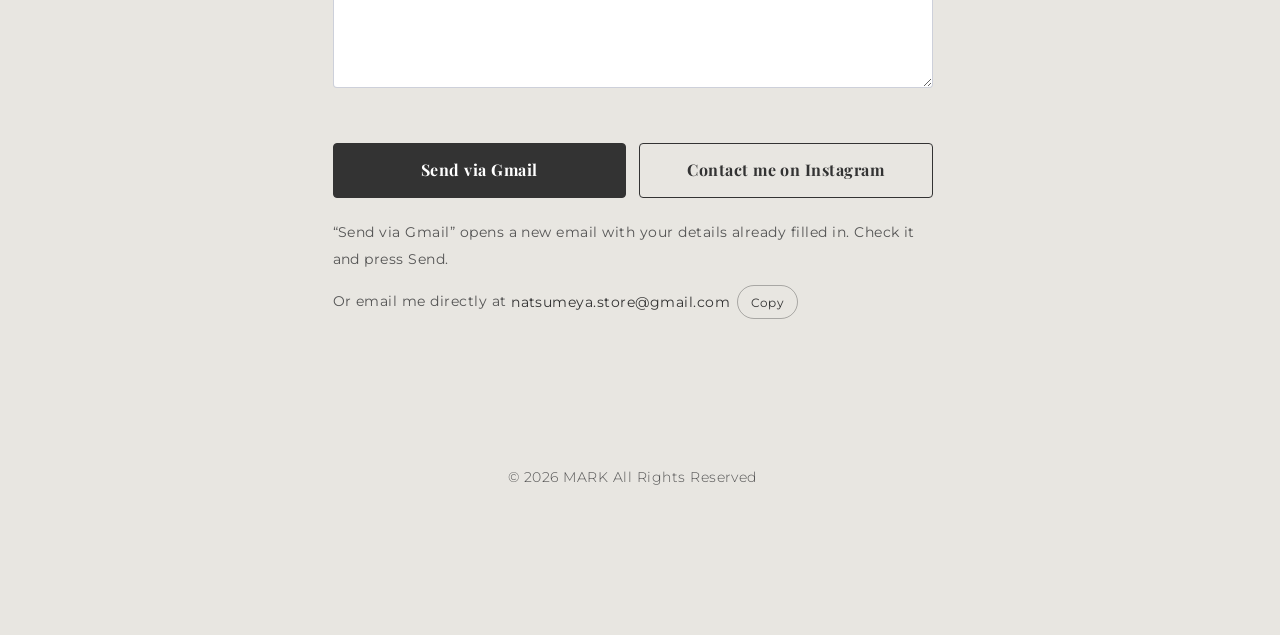
==== commit e3f24cd9: "Logo returns to the top of the page The header carried id="top", so #top pointed at a fixed element " ====
--- a/index.html
+++ b/index.html
@@ -26,7 +26,7 @@
 </head>
 <body>
 
-<header class="site-header" id="top">
+<header class="site-header">
   <div class="header-in">
     <a class="logo" href="#top" aria-label="MARK">M</a>
     <nav class="nav" id="siteNav" aria-label="Menu">
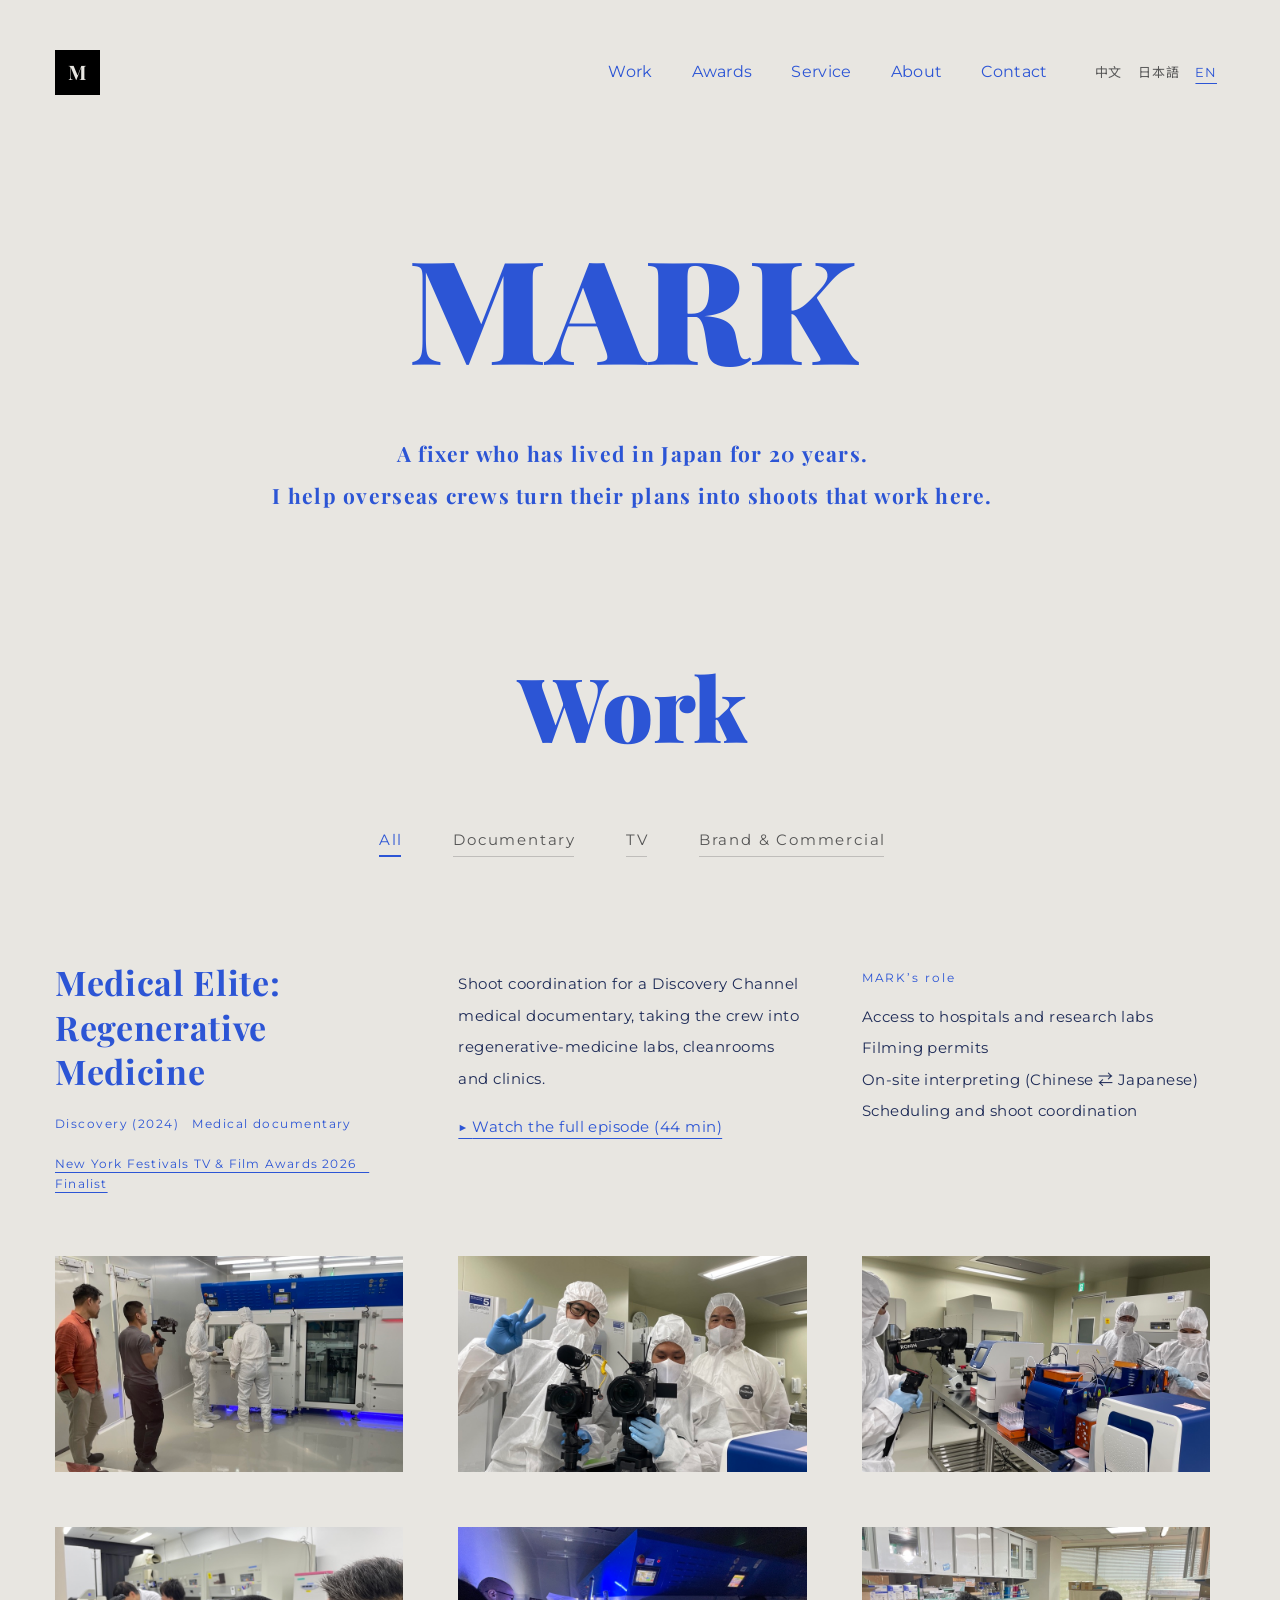
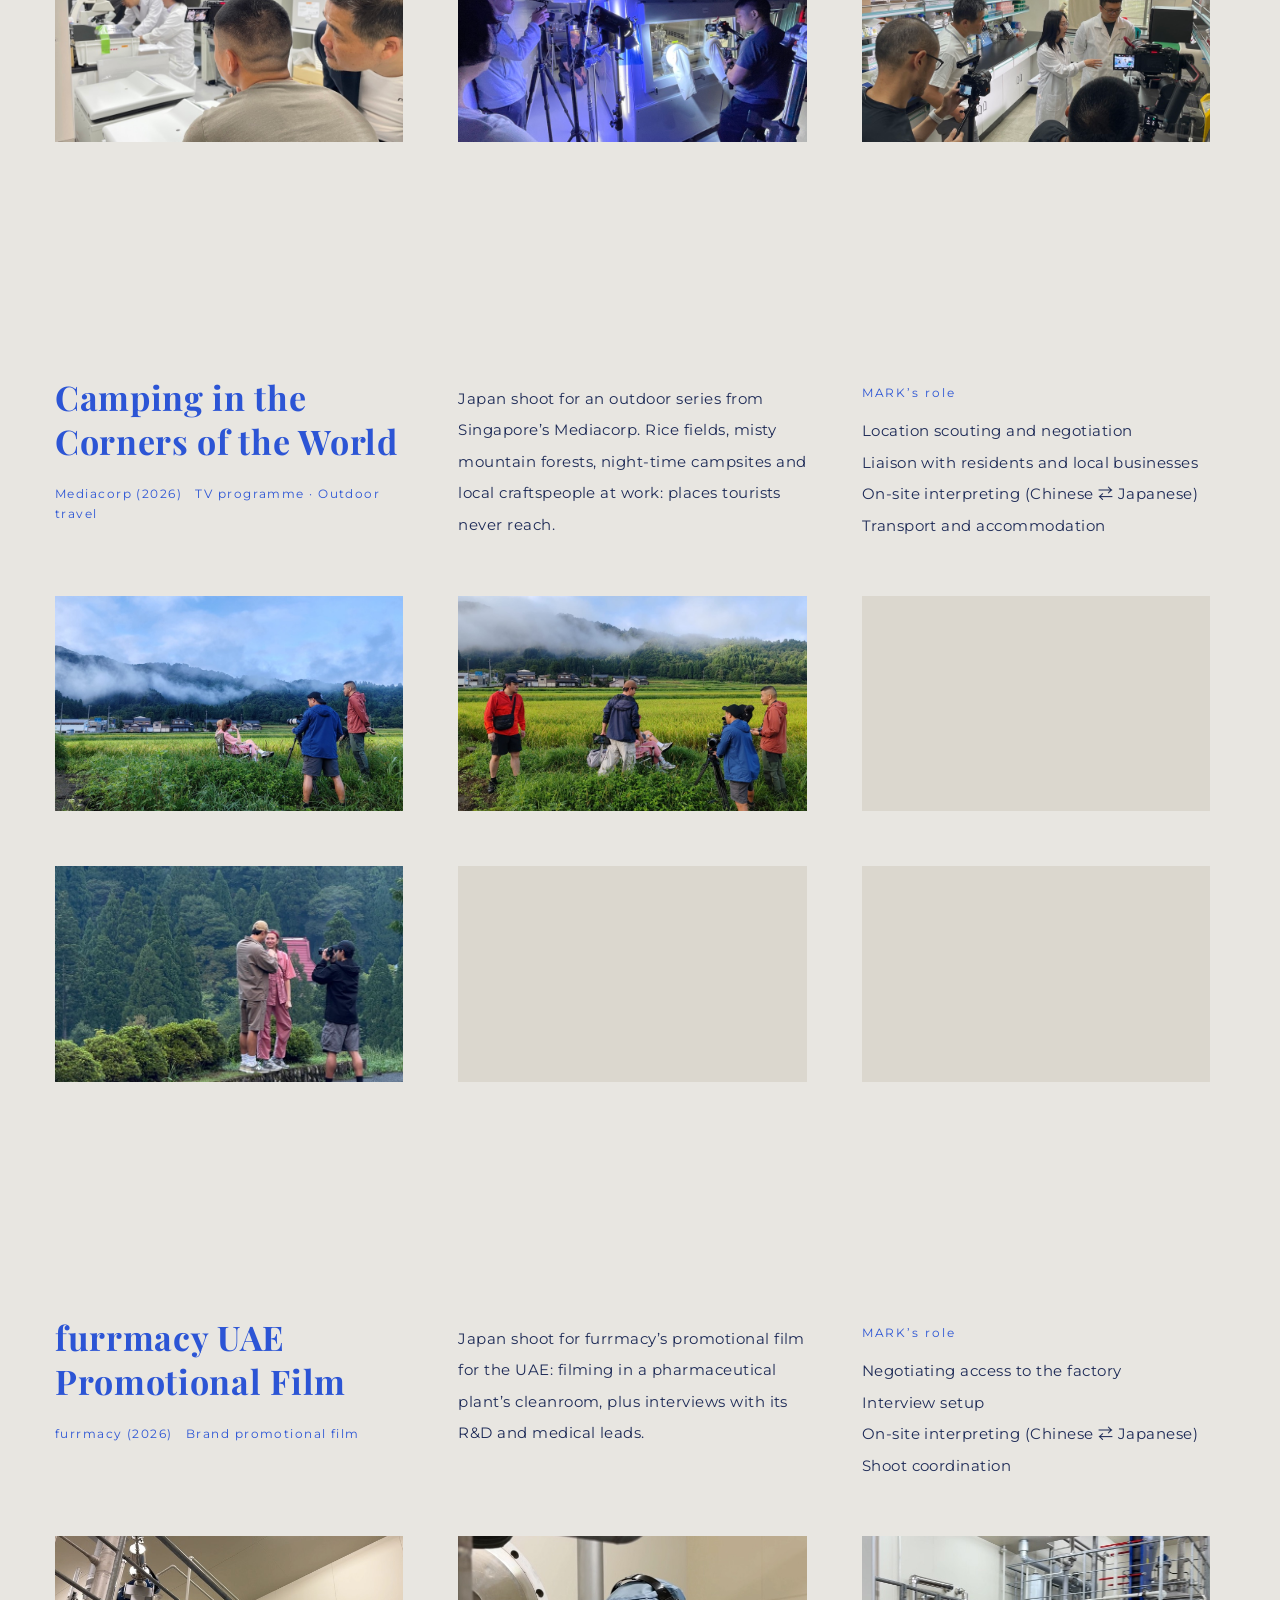
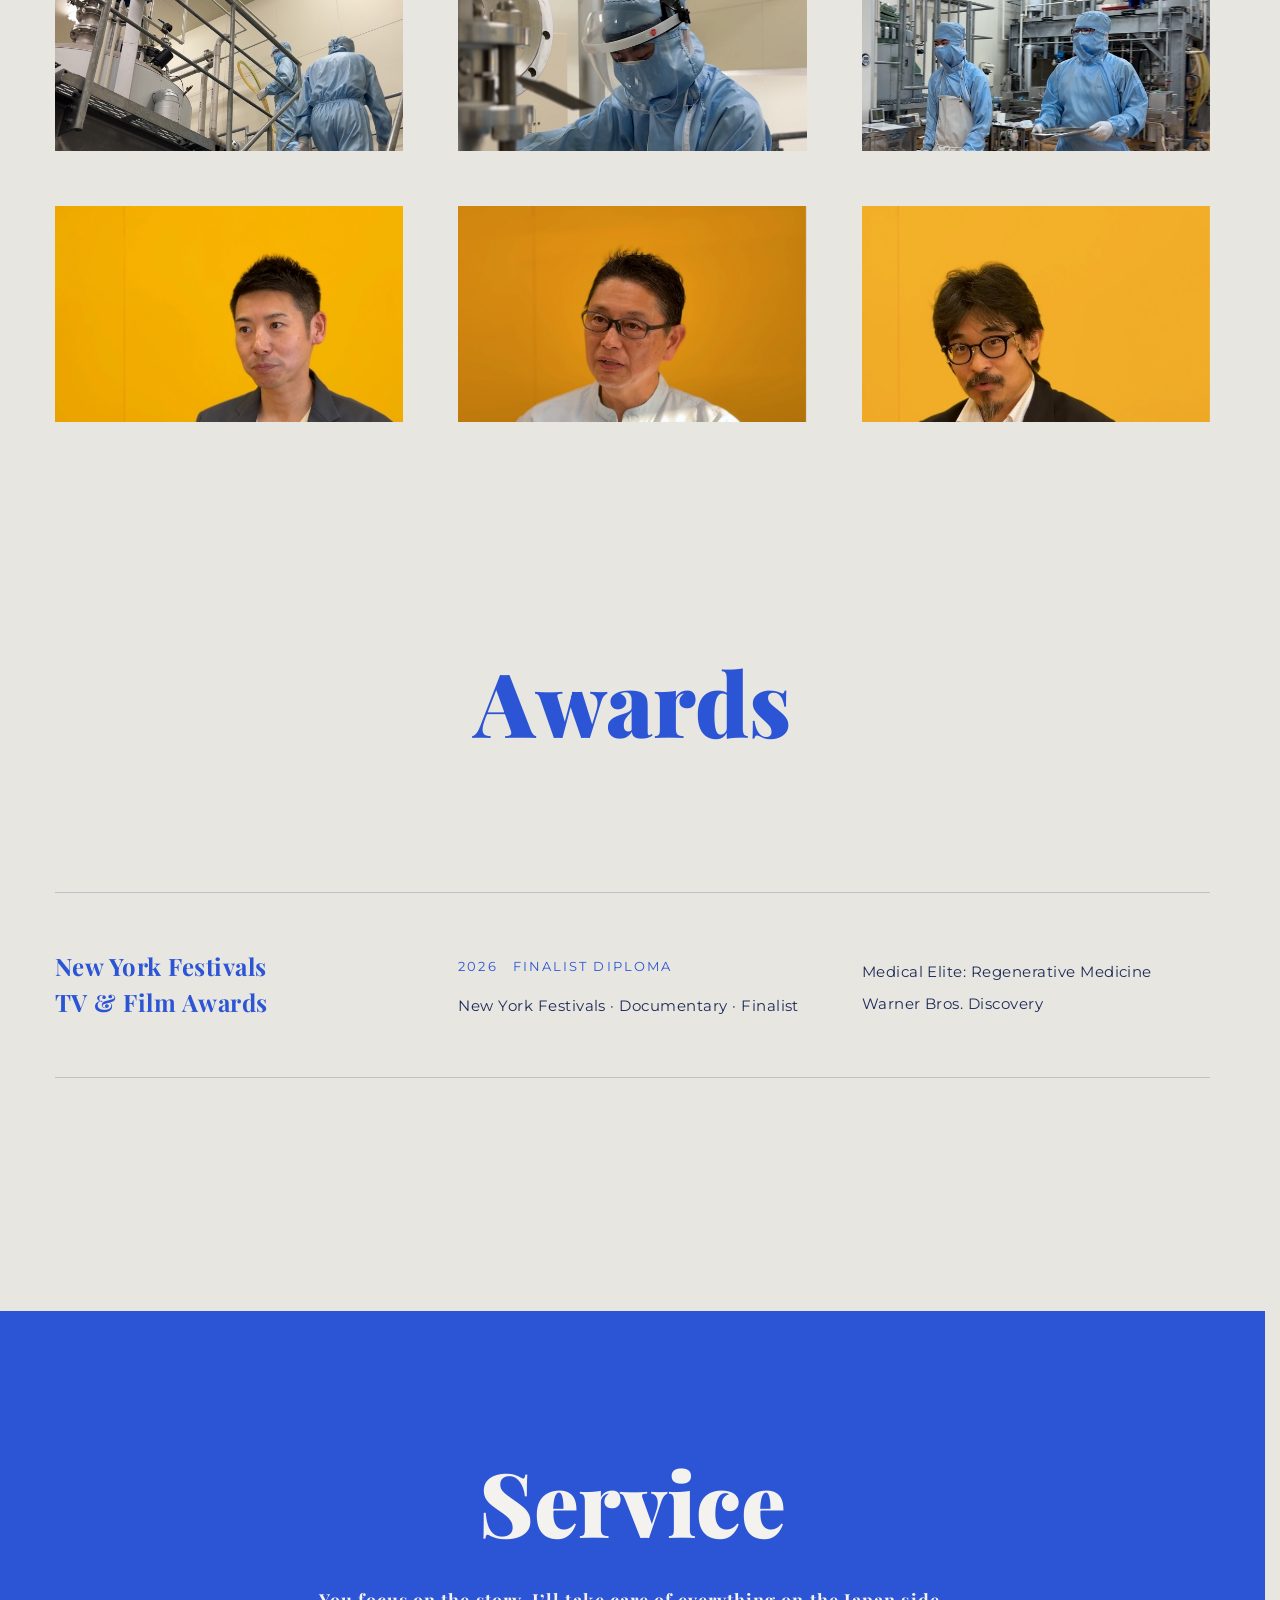
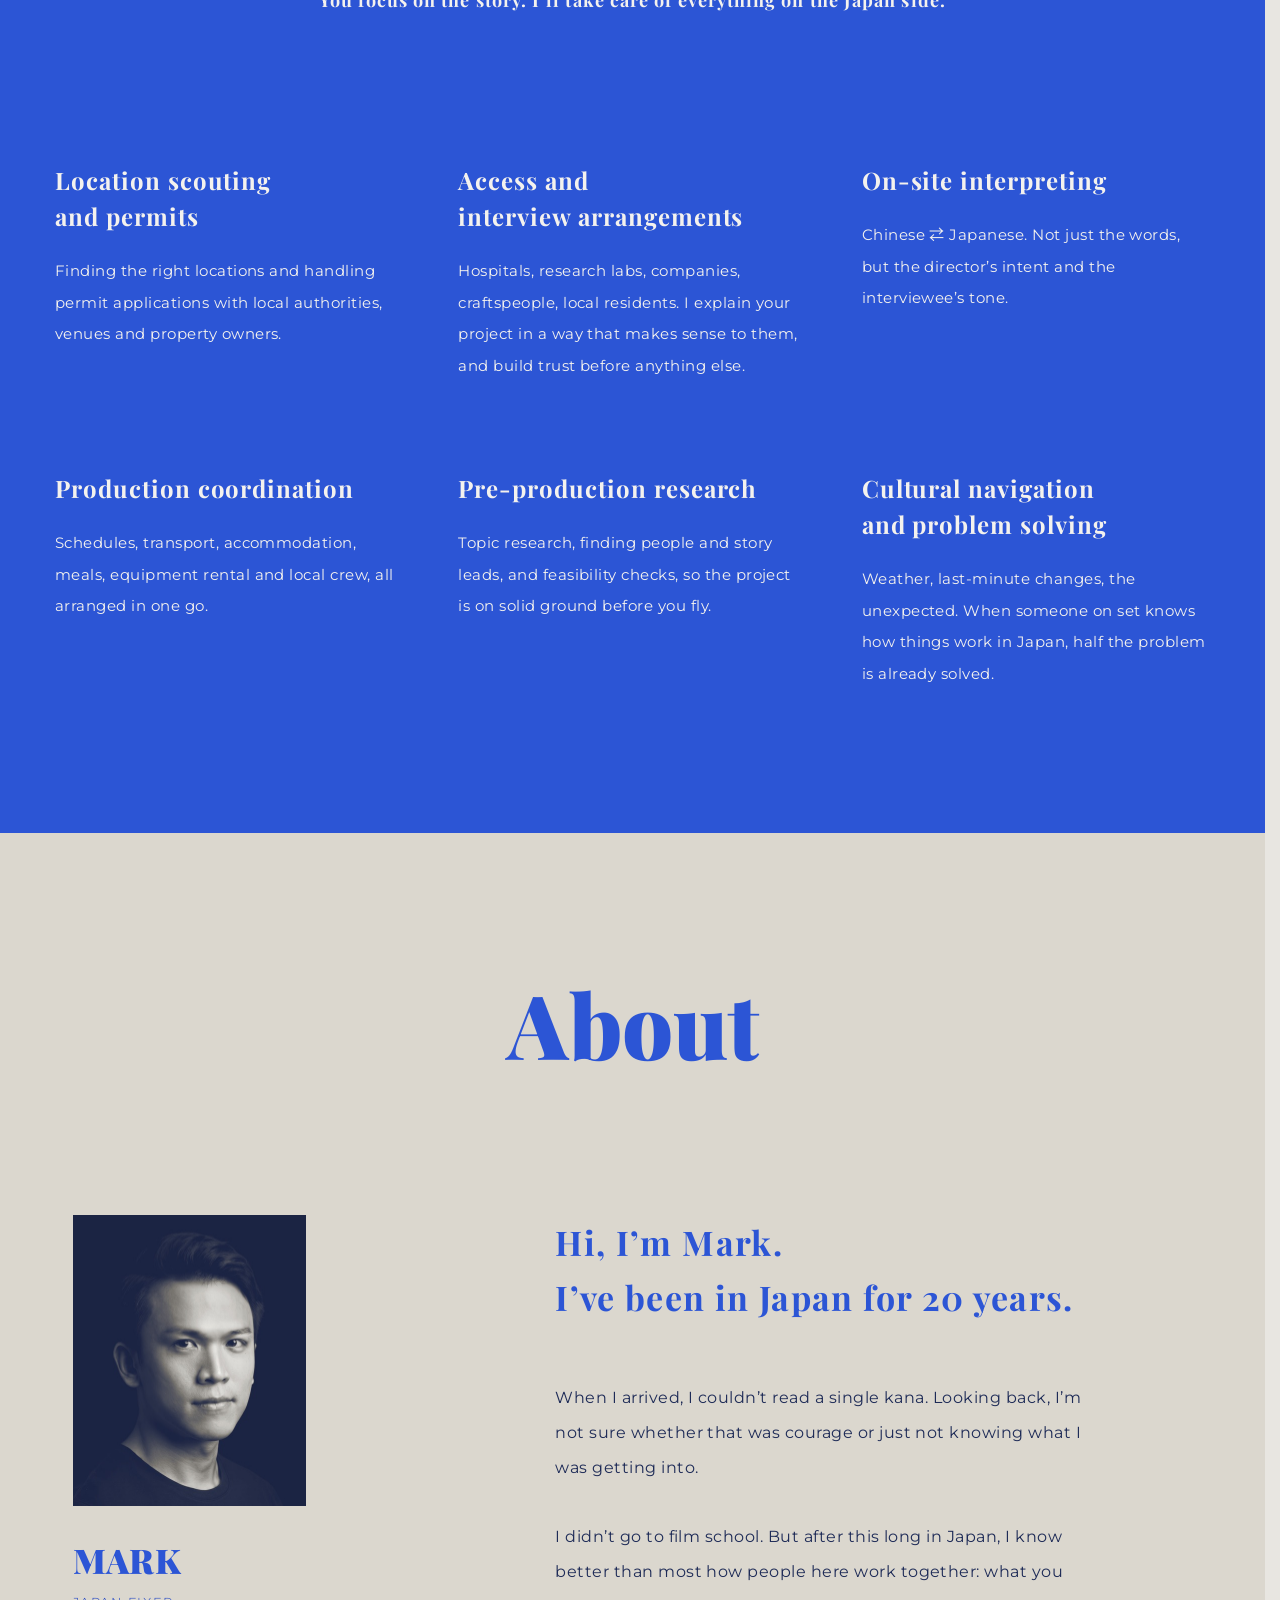
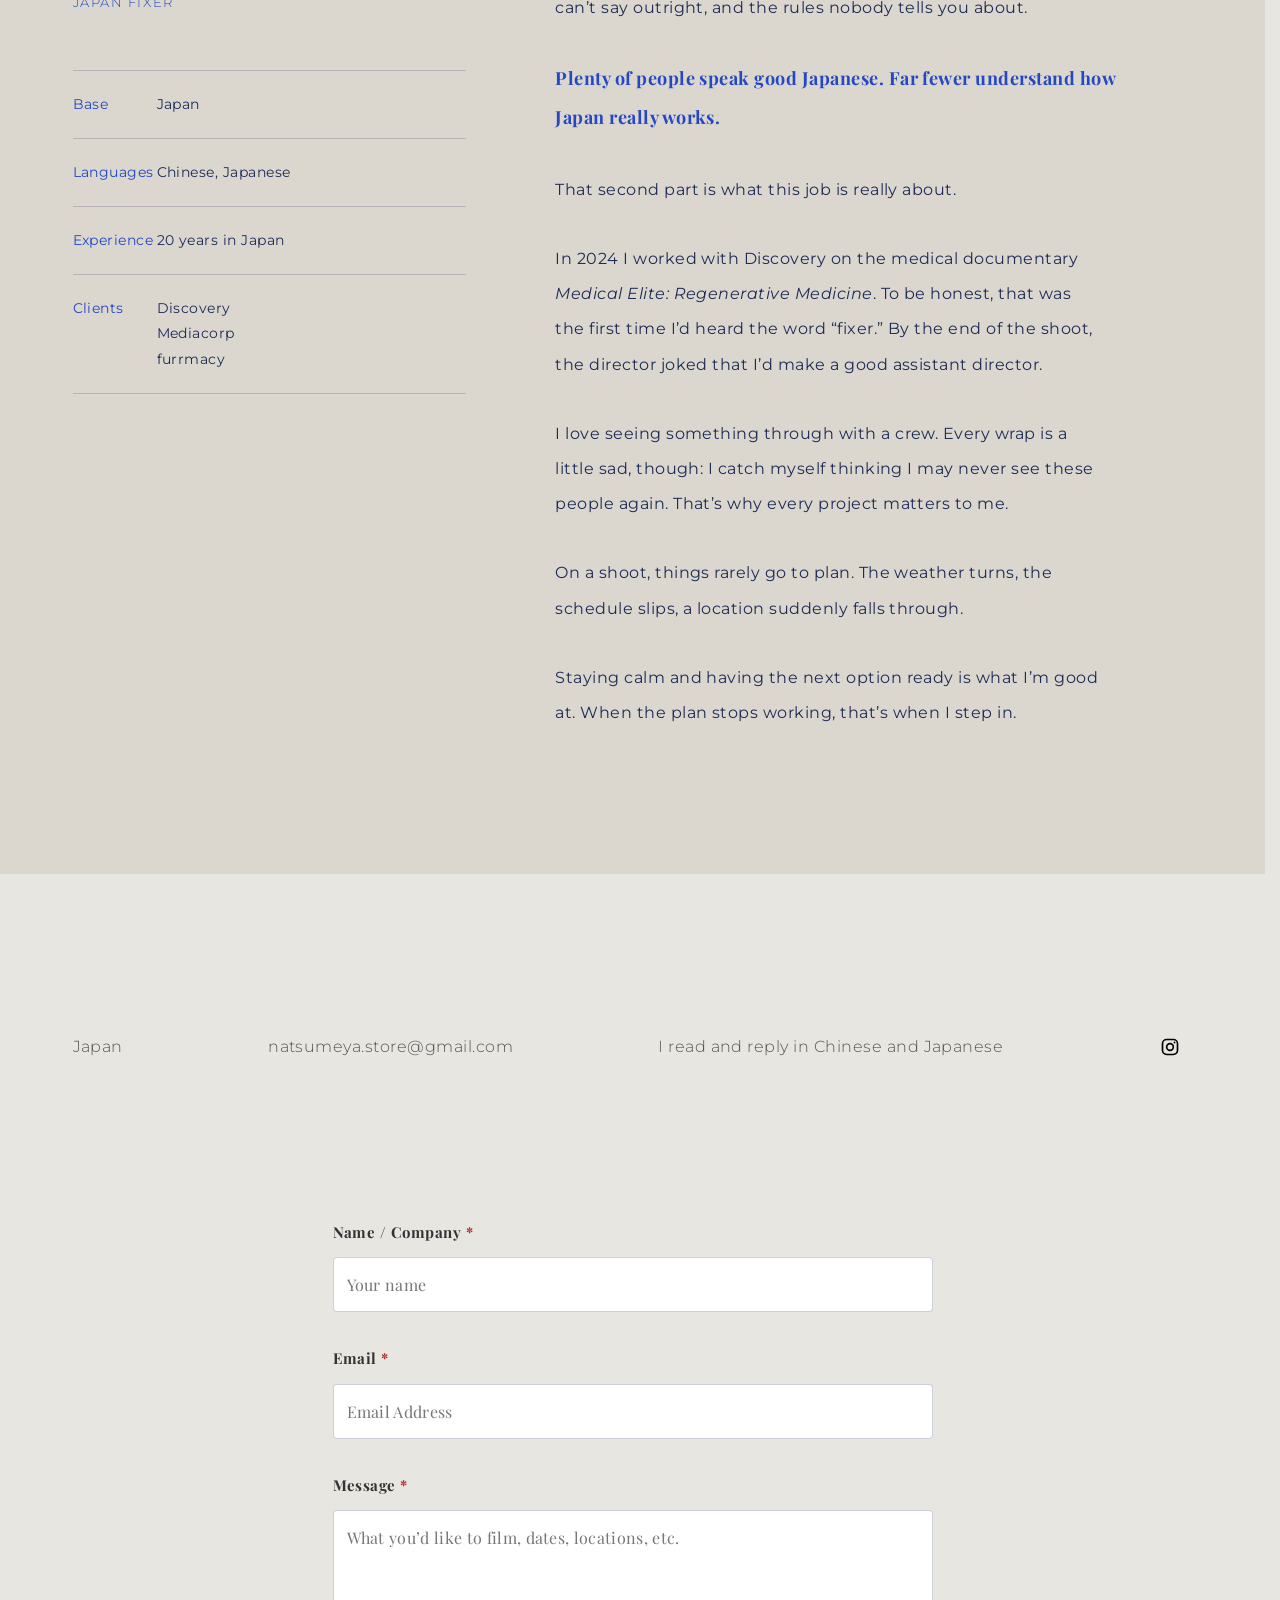
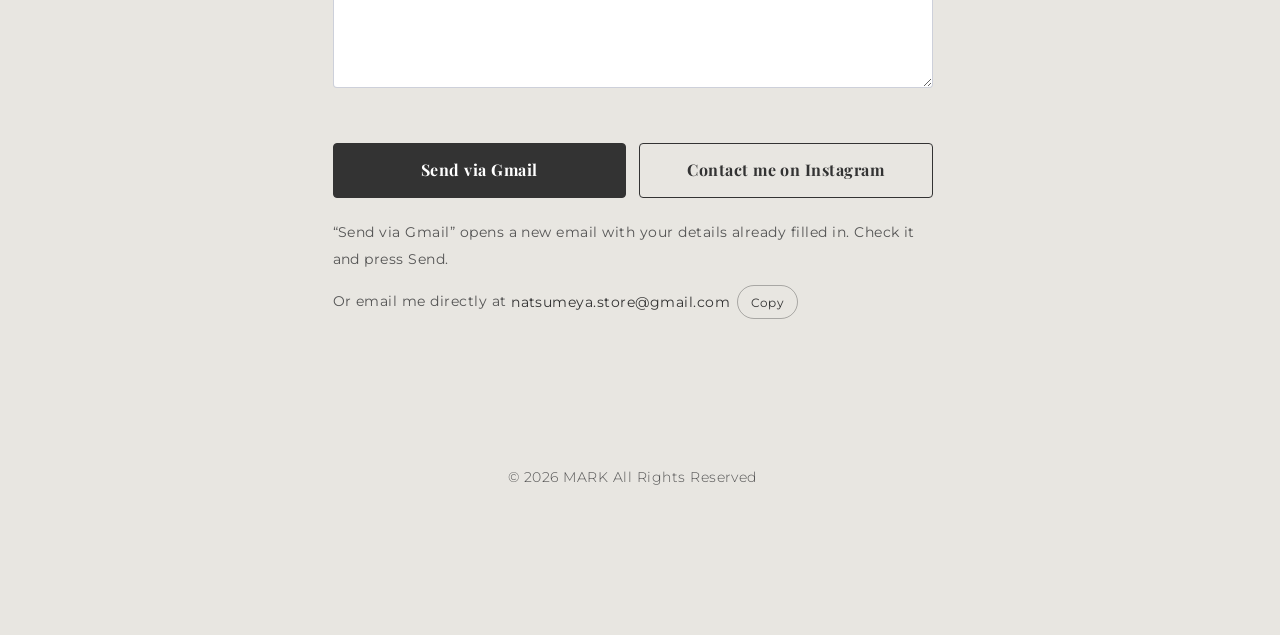
==== commit 50b51856: "Instagram button: open the profile on computers, DM on phones ig.me DM links need the Instagram app," ====
--- a/index.html
+++ b/index.html
@@ -319,7 +319,7 @@
     </p>
     <div class="send-row">
       <a class="send send-primary" id="sendGmail" href="#" target="_blank" rel="noopener"><span data-l="zh">用 Gmail 寄出</span><span data-l="ja">Gmail で送信</span><span data-l="en">Send via Gmail</span></a>
-      <a class="send" href="https://ig.me/m/hsiu.n.t" target="_blank" rel="noopener"><span data-l="zh">用 Instagram 聯絡我</span><span data-l="ja">Instagram で連絡する</span><span data-l="en">Contact me on Instagram</span></a>
+      <a class="send" id="igDm" href="https://www.instagram.com/hsiu.n.t/" data-app-href="https://ig.me/m/hsiu.n.t" target="_blank" rel="noopener"><span data-l="zh">用 Instagram 聯絡我</span><span data-l="ja">Instagram で連絡する</span><span data-l="en">Contact me on Instagram</span></a>
     </div>
     <p class="form-hint">
       <span data-l="zh">按「用 Gmail 寄出」會打開寄信畫面，填好的內容已自動帶入，確認後按「傳送」就完成了。</span>
@@ -355,6 +355,6 @@
   <div class="lb-video"></div>
 </div>
 
-<script src="main.js?v=20"></script>
+<script src="main.js?v=22"></script>
 </body>
 </html>
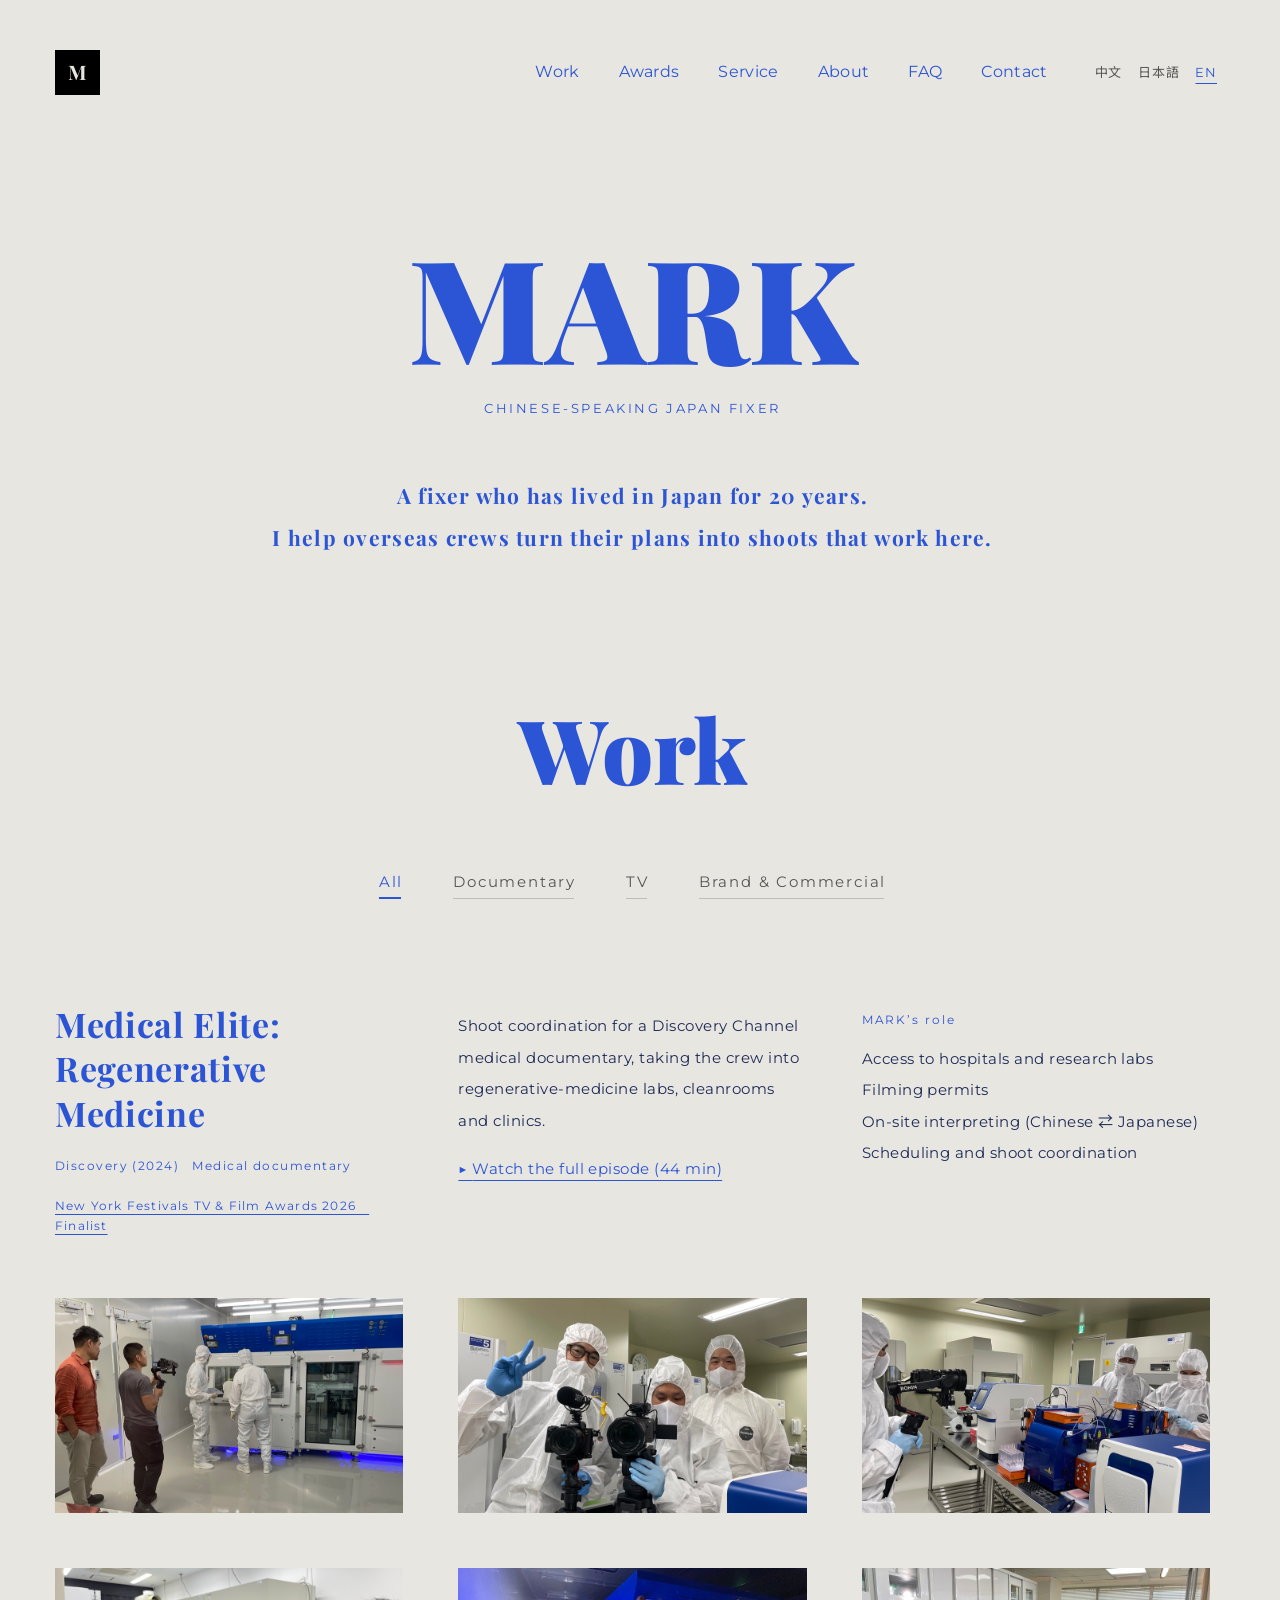
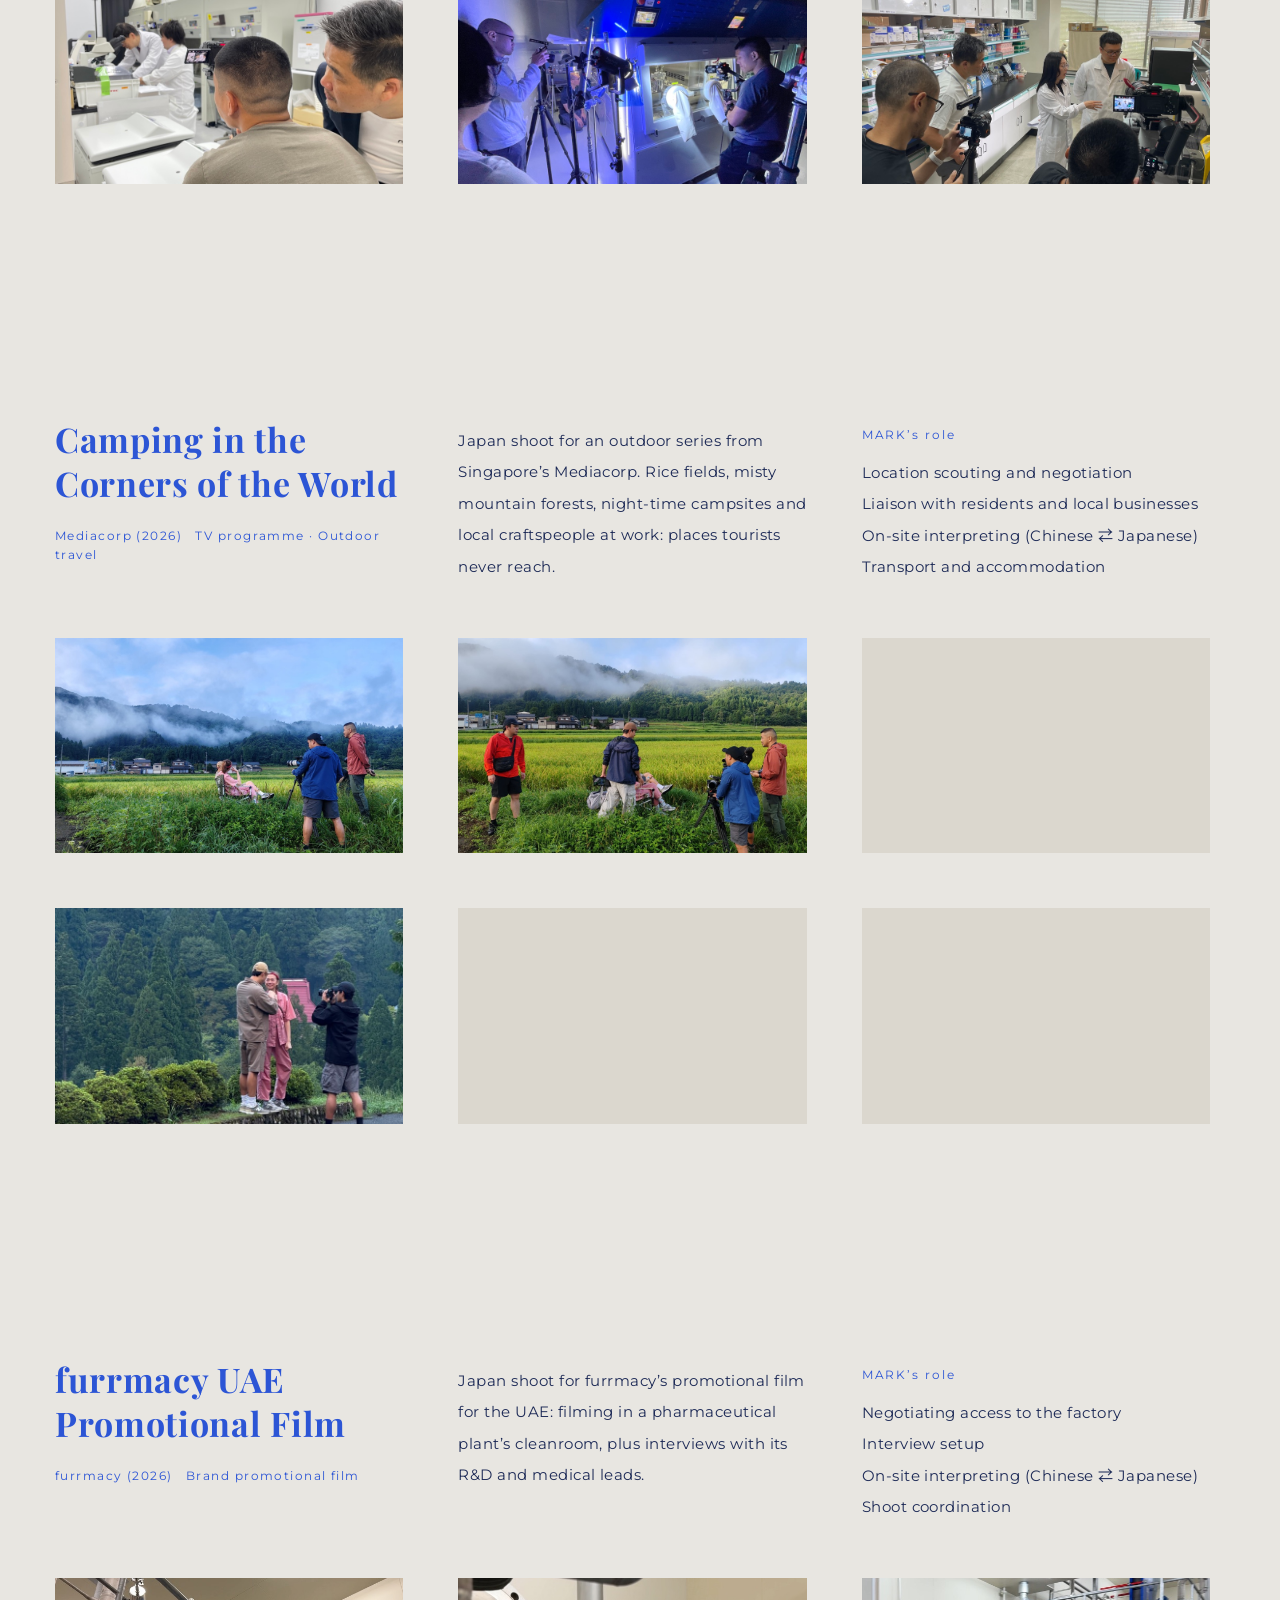
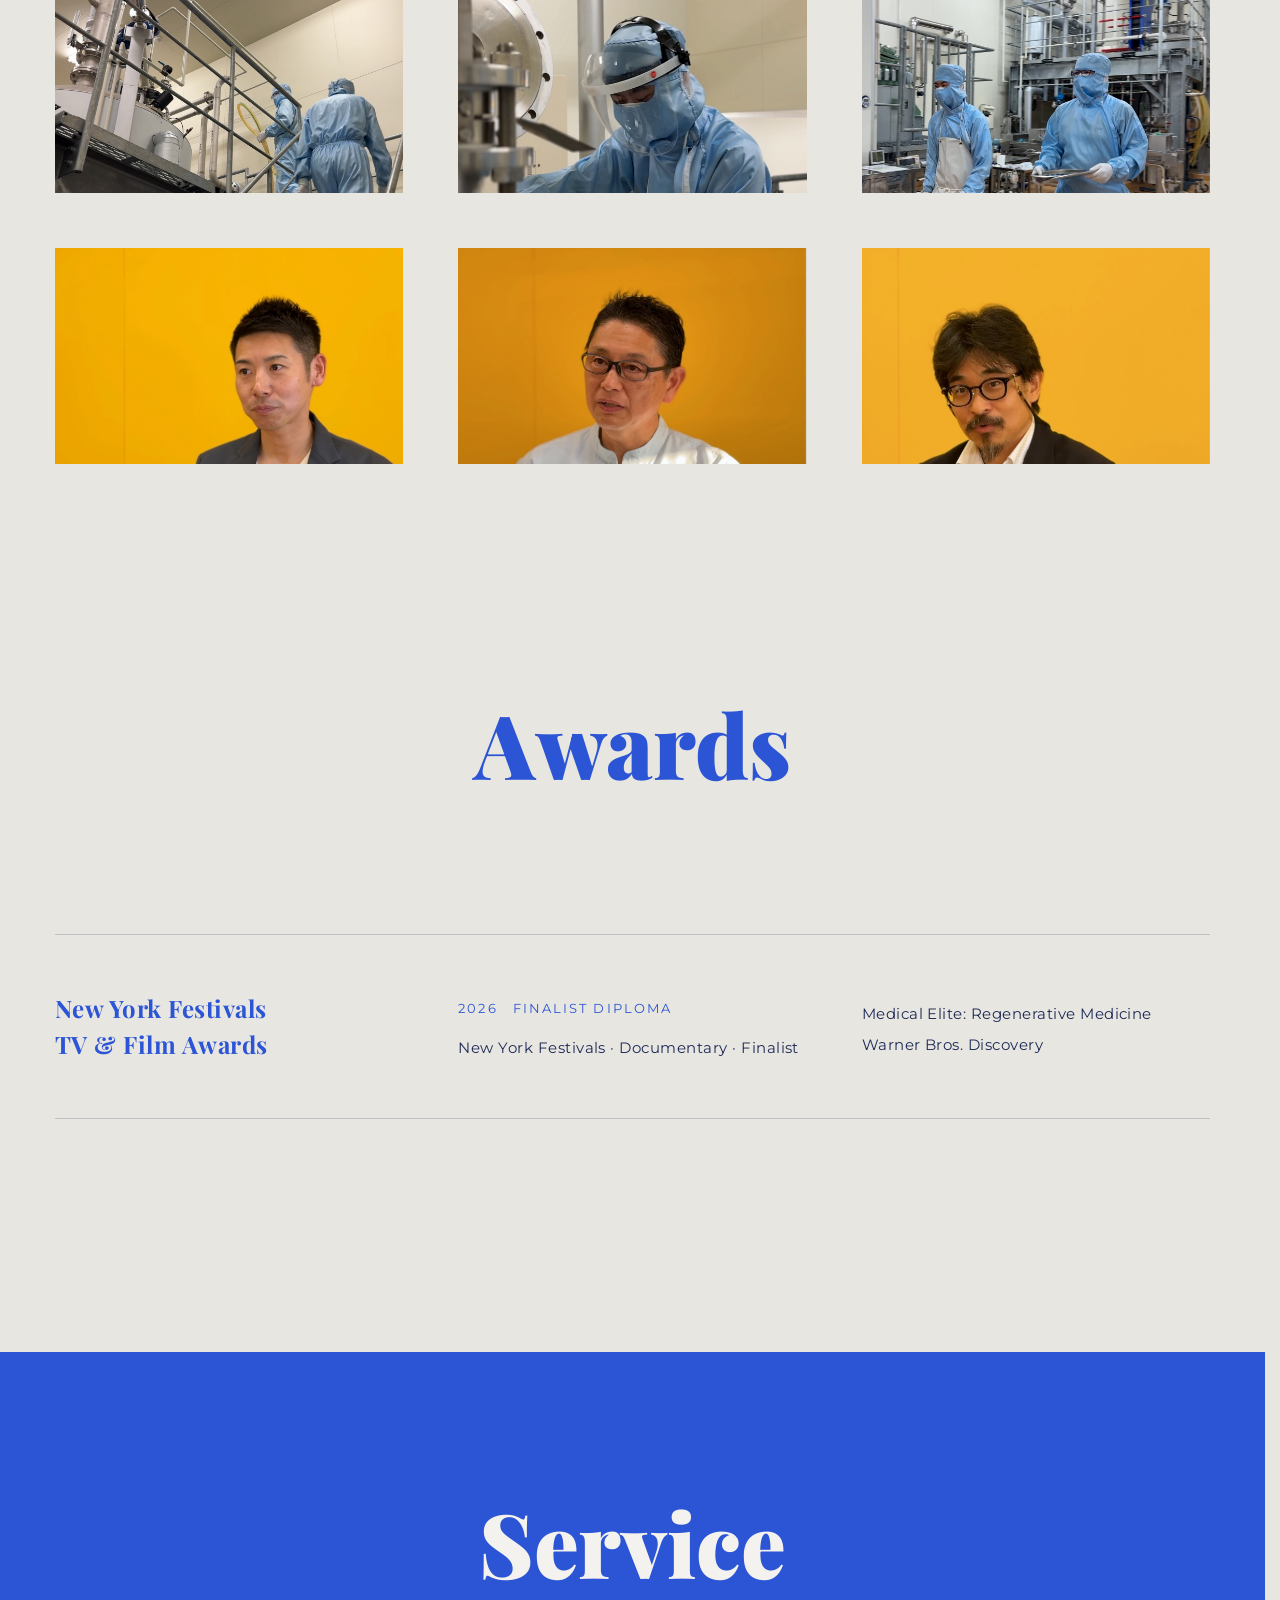
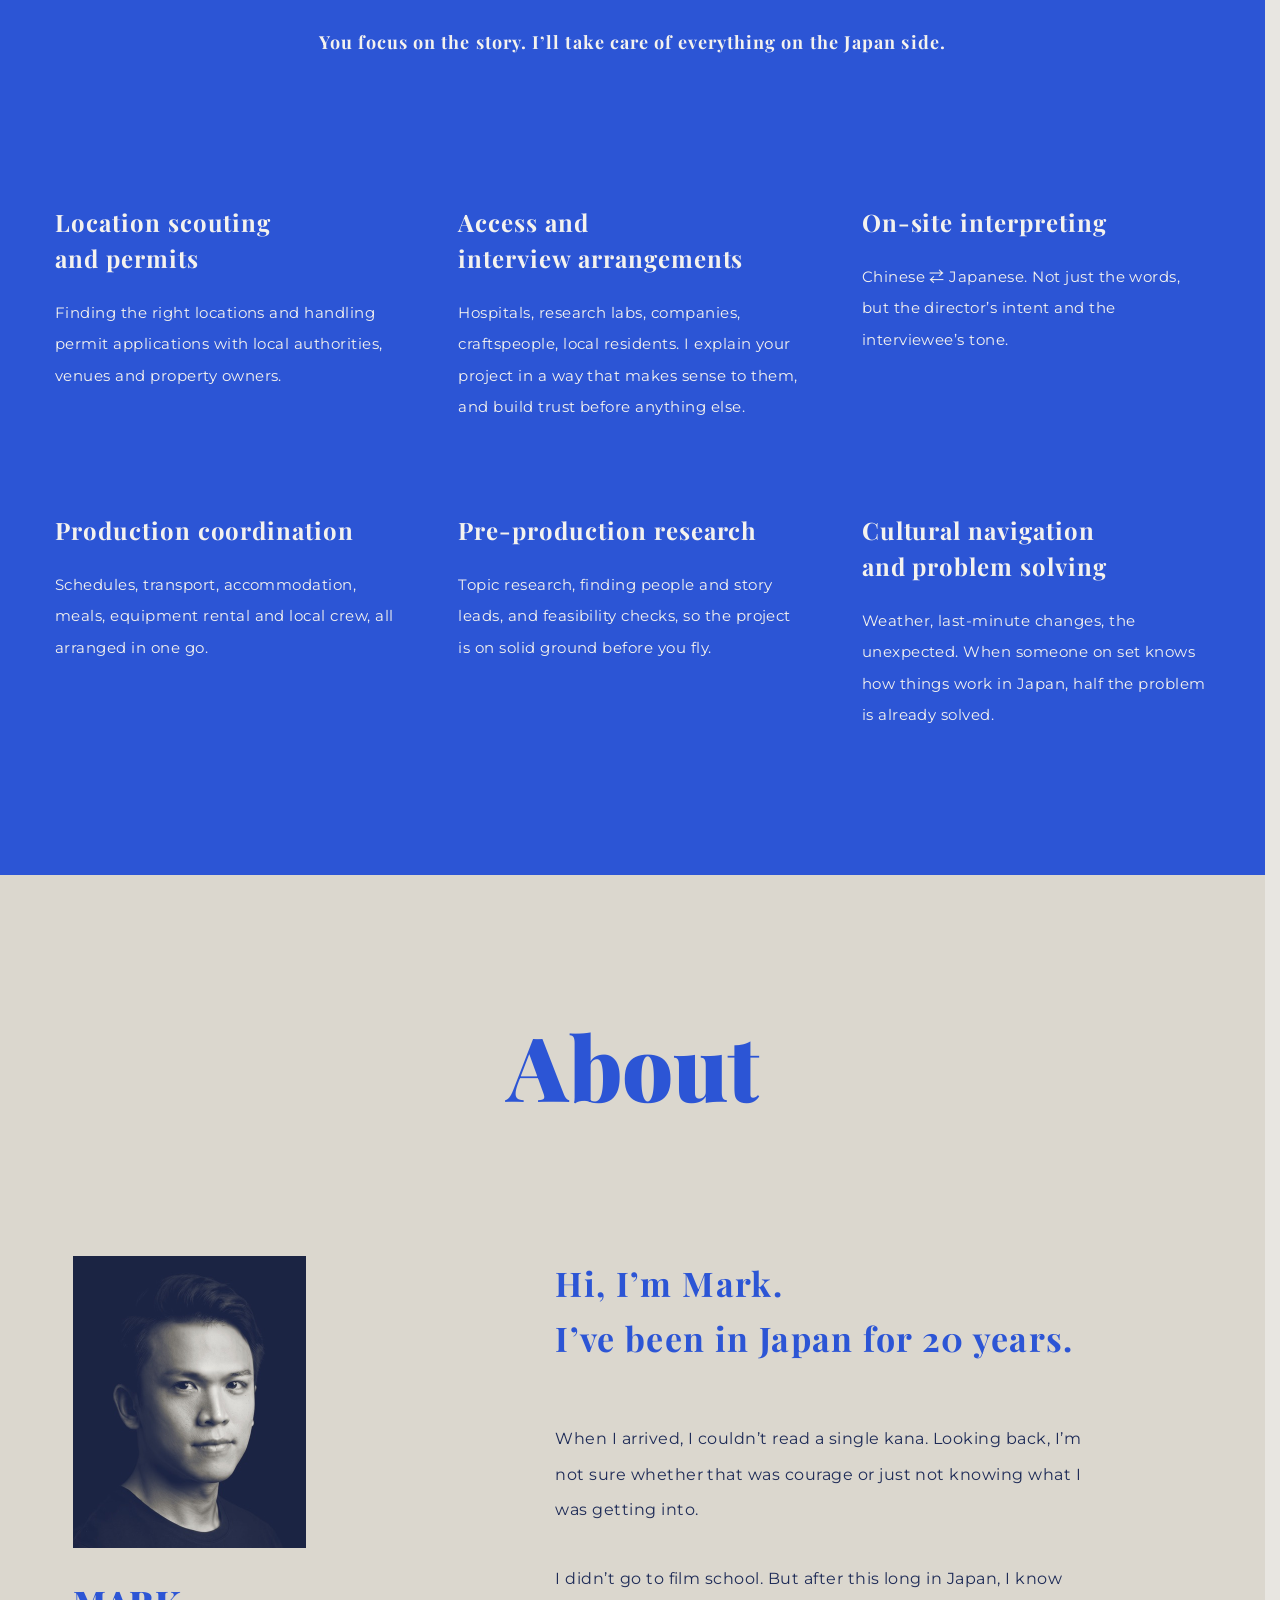
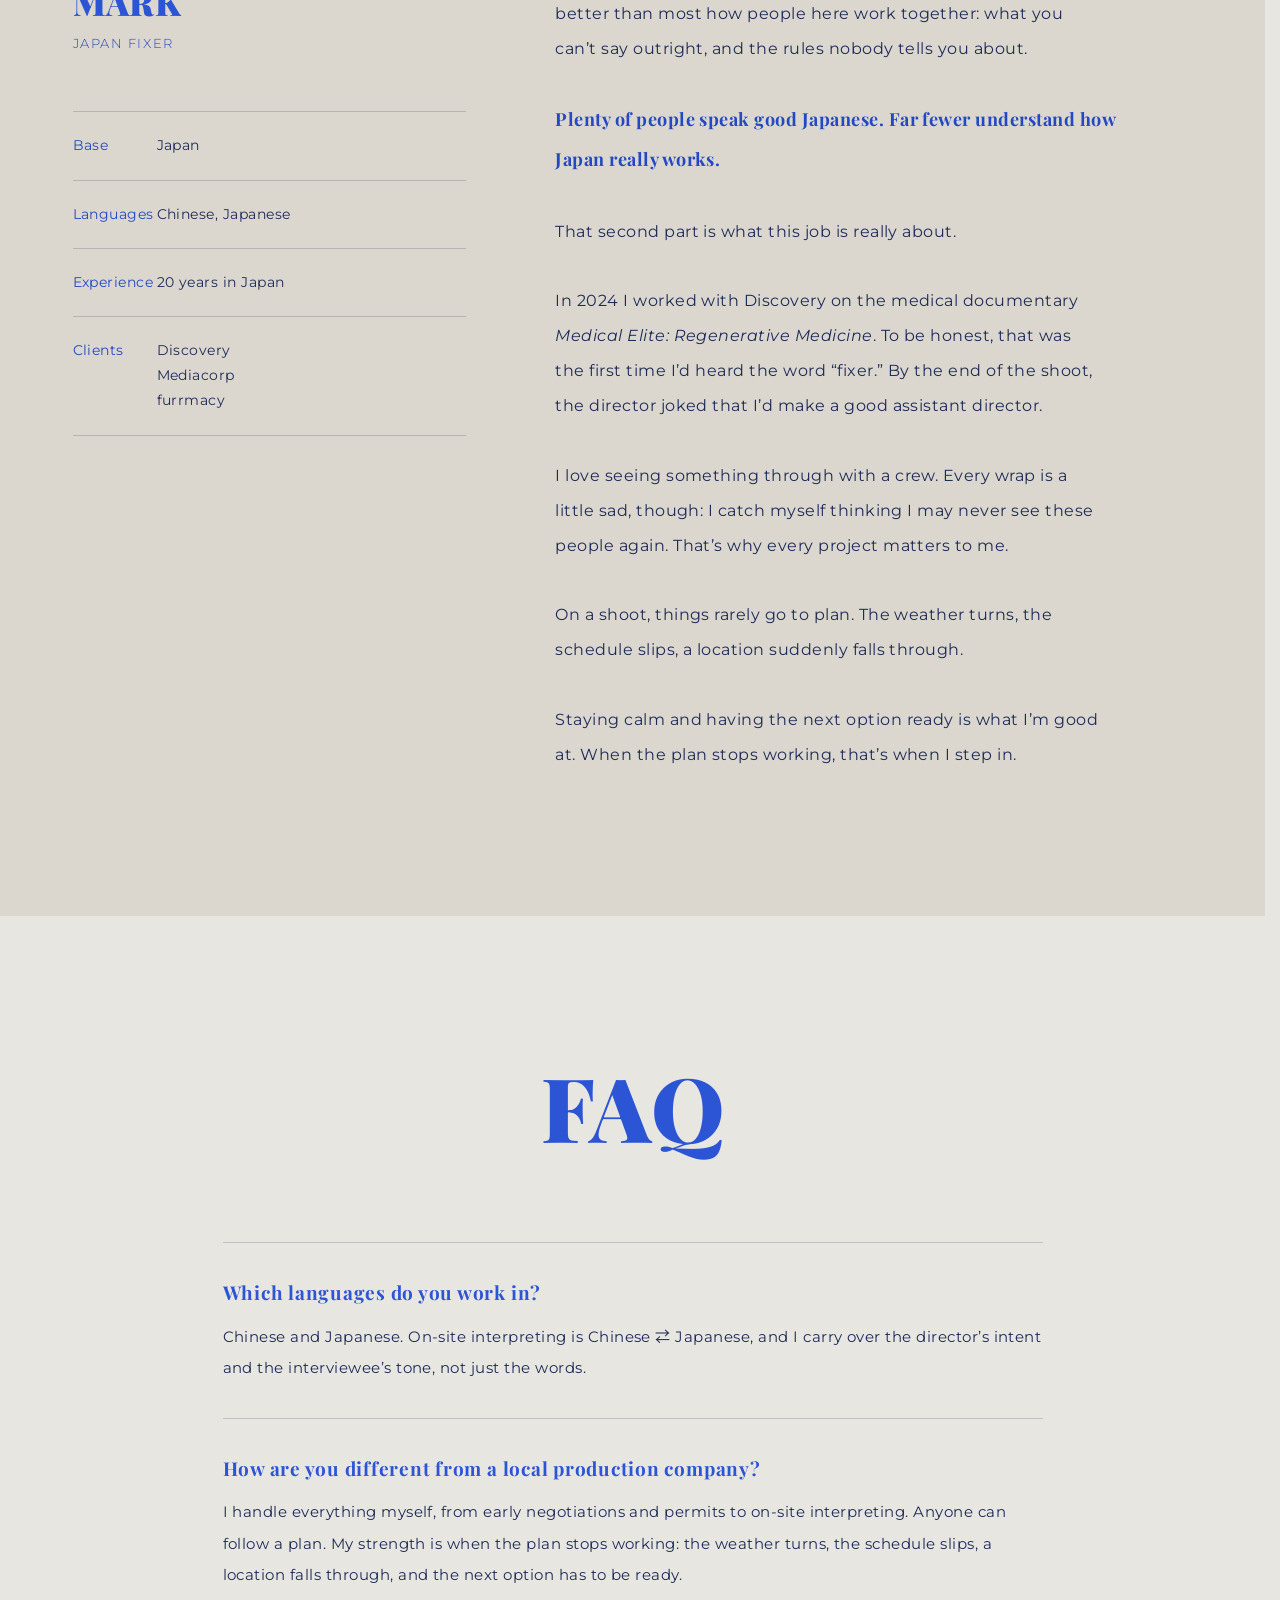
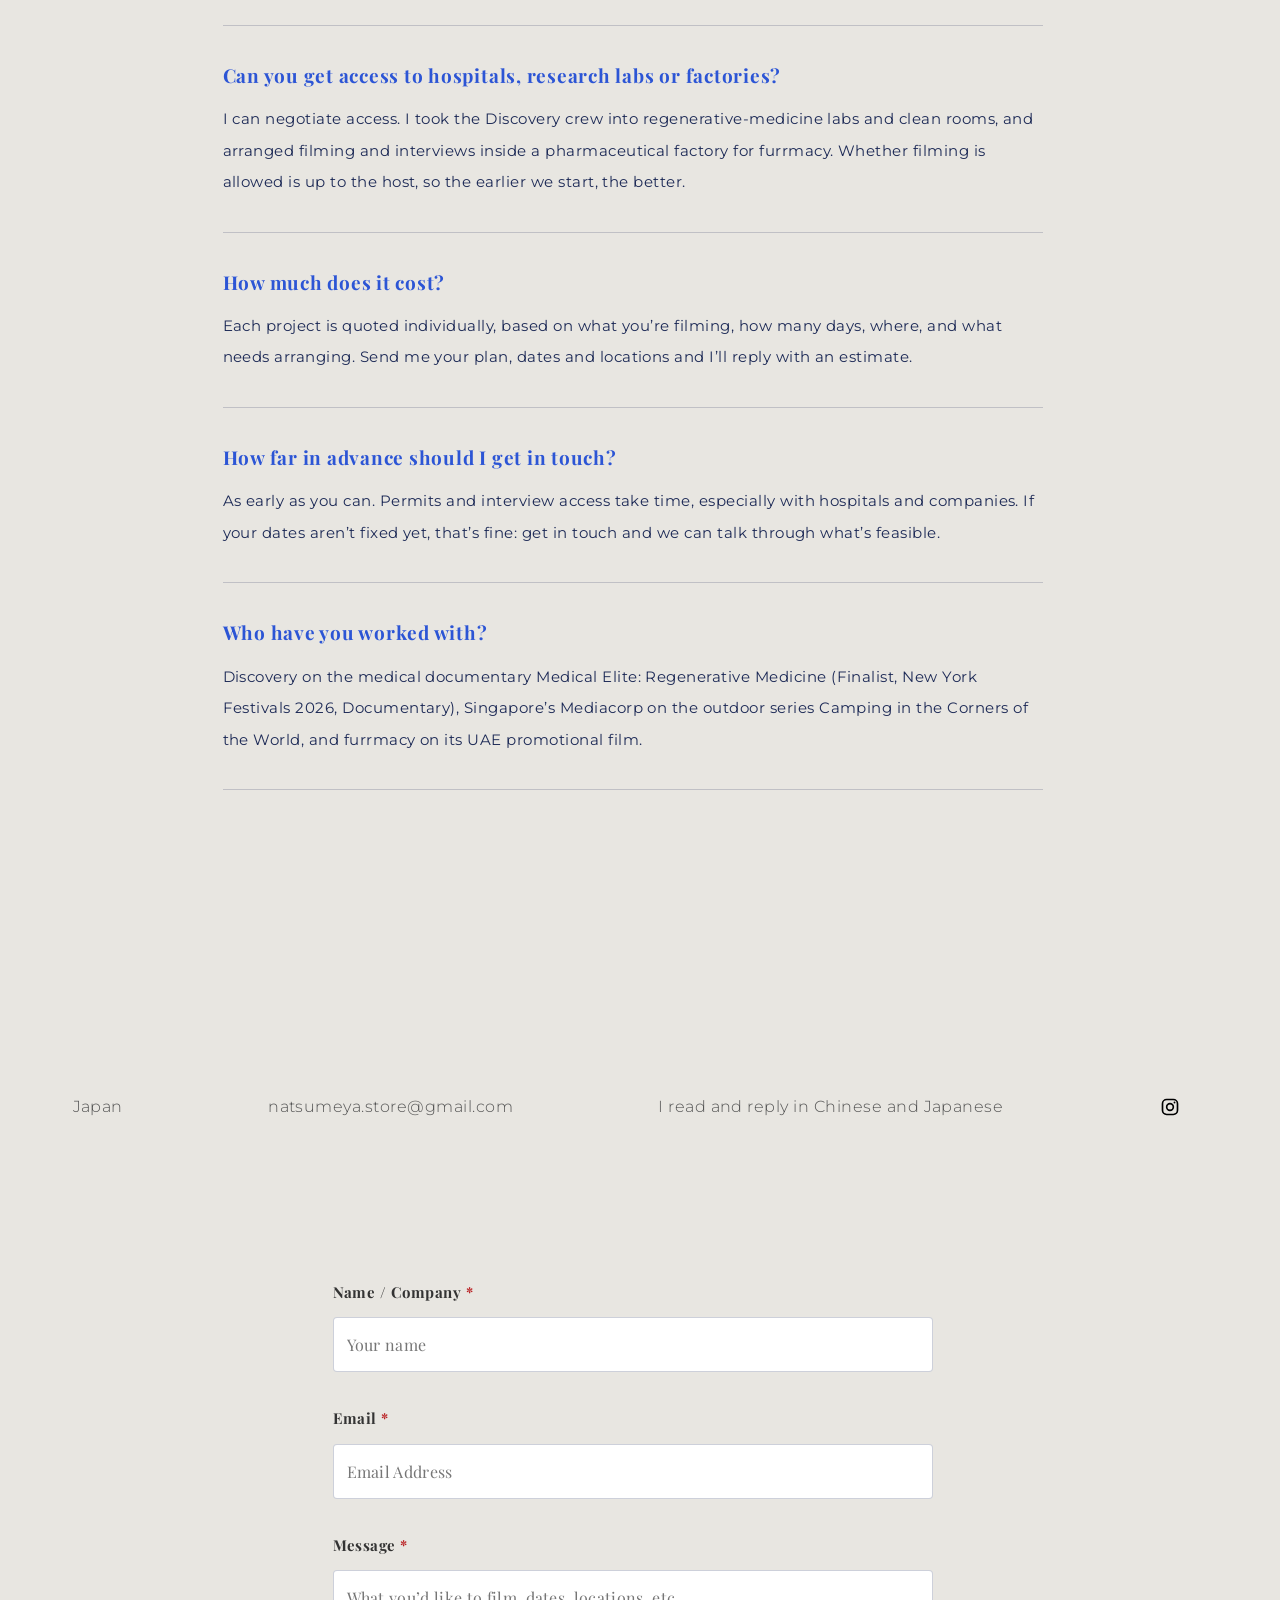
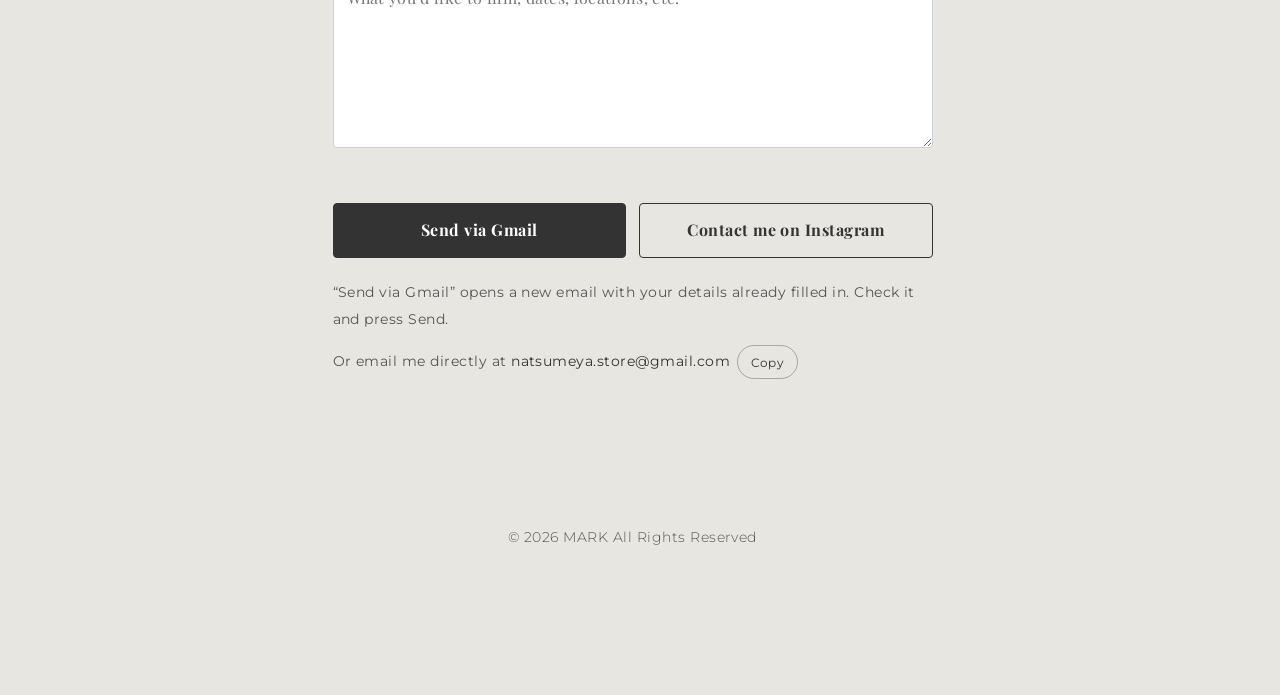
==== commit 0b922c8d: "GEO: structured data, FAQ, clearer positioning, sitemap and llms.txt Applies MARK's GEO patch (JSON-" ====
--- a/index.html
+++ b/index.html
@@ -3,10 +3,10 @@
 <head>
 <meta charset="utf-8">
 <meta name="viewport" content="width=device-width, initial-scale=1">
-<title>MARK — Japan Fixer｜日本在地製片協調</title>
-<meta name="description" content="旅居日本 20 年、精通中文與日文的 Fixer MARK。為海外製作團隊提供拍攝許可、採訪交涉、現場口譯與製作統籌。合作：Discovery、Mediacorp、furrmacy。">
-<meta property="og:title" content="MARK — Japan Fixer｜日本在地製片協調">
-<meta property="og:description" content="旅居日本 20 年。把海外團隊的企劃，變成在日本拍得成的現場。">
+<title>MARK — 日本中文 Fixer｜Chinese-speaking Japan Fixer・日本在地製片協調</title>
+<meta name="description" content="MARK 是旅居日本 20 年、會說中文的日本 Fixer（中文⇄日文）。為台灣、新加坡、香港等海外製作團隊提供拍攝許可、採訪交涉、現場口譯與製作統籌。合作：Discovery、Mediacorp、furrmacy。">
+<meta property="og:title" content="MARK — 日本中文 Fixer｜Chinese-speaking Japan Fixer">
+<meta property="og:description" content="旅居日本 20 年、中文⇄日文的 Fixer。把海外團隊的企劃，變成在日本拍得成的現場。">
 <meta property="og:type" content="website">
 <meta property="og:image" content="https://tsao1989-rgb.github.io/mark-japanfixer/images/og-top.jpg">
 <meta property="og:image:width" content="2400">
@@ -16,12 +16,113 @@
 <meta name="twitter:image" content="https://tsao1989-rgb.github.io/mark-japanfixer/images/og-top.jpg">
 <meta property="og:url" content="https://tsao1989-rgb.github.io/mark-japanfixer/">
 <link rel="canonical" href="https://tsao1989-rgb.github.io/mark-japanfixer/">
+<link rel="sitemap" type="application/xml" href="https://tsao1989-rgb.github.io/mark-japanfixer/sitemap.xml">
+<!-- 結構化資料：讓搜尋引擎與 AI 認得「MARK 是誰、做什麼、做過哪些作品」 -->
+<script type="application/ld+json">
+{
+  "@context": "https://schema.org",
+  "@graph": [
+    {
+      "@type": "WebSite",
+      "@id": "https://tsao1989-rgb.github.io/mark-japanfixer/#website",
+      "url": "https://tsao1989-rgb.github.io/mark-japanfixer/",
+      "name": "MARK — Japan Fixer",
+      "inLanguage": ["zh-Hant", "ja", "en"],
+      "about": { "@id": "https://tsao1989-rgb.github.io/mark-japanfixer/#mark" }
+    },
+    {
+      "@type": "Person",
+      "@id": "https://tsao1989-rgb.github.io/mark-japanfixer/#mark",
+      "name": "Mark",
+      "alternateName": ["MARK", "MARK Japan Fixer", "日本中文 Fixer MARK"],
+      "jobTitle": "Japan Fixer / Production Coordinator",
+      "description": "A Chinese-speaking fixer who has lived in Japan for 20 years. Helps overseas film and TV crews shoot in Japan: location scouting and permits, interview access, Chinese–Japanese interpreting and production coordination.",
+      "url": "https://tsao1989-rgb.github.io/mark-japanfixer/",
+      "image": "https://tsao1989-rgb.github.io/mark-japanfixer/images/mark-portrait.jpg",
+      "email": "mailto:natsumeya.store@gmail.com",
+      "knowsLanguage": ["zh-Hant", "ja"],
+      "workLocation": { "@type": "Country", "name": "Japan" },
+      "award": "New York Festivals TV & Film Awards 2026 — Documentary, Finalist (Medical Elite: Regenerative Medicine)",
+      "sameAs": ["https://www.instagram.com/hsiu.n.t/"]
+    },
+    {
+      "@type": "ProfessionalService",
+      "@id": "https://tsao1989-rgb.github.io/mark-japanfixer/#service",
+      "name": "MARK — Japan Fixer（日本中文 Fixer）",
+      "description": "Japan fixer and local production coordination for overseas crews, in Chinese and Japanese.",
+      "url": "https://tsao1989-rgb.github.io/mark-japanfixer/",
+      "image": "https://tsao1989-rgb.github.io/mark-japanfixer/images/og-top.jpg",
+      "email": "natsumeya.store@gmail.com",
+      "founder": { "@id": "https://tsao1989-rgb.github.io/mark-japanfixer/#mark" },
+      "areaServed": { "@type": "Country", "name": "Japan" },
+      "availableLanguage": ["zh-Hant", "ja"],
+      "serviceType": [
+        "Location scouting and filming permits",
+        "Interview access and arrangements",
+        "On-site interpreting (Chinese ⇄ Japanese)",
+        "Production coordination",
+        "Pre-production research",
+        "Cultural navigation and on-set problem solving"
+      ],
+      "sameAs": ["https://www.instagram.com/hsiu.n.t/"]
+    },
+    {
+      "@type": "CreativeWork",
+      "name": "Medical Elite: Regenerative Medicine",
+      "alternateName": "醫療先鋒：再生醫學",
+      "genre": "Medical documentary",
+      "dateCreated": "2024",
+      "productionCompany": { "@type": "Organization", "name": "Warner Bros. Discovery" },
+      "award": "New York Festivals TV & Film Awards 2026 — Documentary, Finalist Diploma",
+      "contributor": { "@id": "https://tsao1989-rgb.github.io/mark-japanfixer/#mark" },
+      "sameAs": "https://www.youtube.com/watch?v=JxVk7_Kpvt0"
+    },
+    {
+      "@type": "TVSeries",
+      "name": "Camping in the Corners of the World",
+      "alternateName": "在世界的角落紮營",
+      "genre": "Outdoor travel",
+      "dateCreated": "2026",
+      "productionCompany": { "@type": "Organization", "name": "Mediacorp" },
+      "contributor": { "@id": "https://tsao1989-rgb.github.io/mark-japanfixer/#mark" }
+    },
+    {
+      "@type": "CreativeWork",
+      "name": "furrmacy UAE Promotional Film",
+      "alternateName": "furrmacy 阿聯酋宣傳影片",
+      "genre": "Brand promotional film",
+      "dateCreated": "2026",
+      "producer": { "@type": "Organization", "name": "furrmacy" },
+      "contributor": { "@id": "https://tsao1989-rgb.github.io/mark-japanfixer/#mark" }
+    },
+    {
+      "@type": "FAQPage",
+      "@id": "https://tsao1989-rgb.github.io/mark-japanfixer/#faq",
+      "inLanguage": "zh-Hant",
+      "mainEntity": [
+        { "@type": "Question", "name": "MARK 可以用哪些語言溝通？",
+          "acceptedAnswer": { "@type": "Answer", "text": "中文和日文都可以。現場口譯是中文 ⇄ 日文，不只翻字面，也會把導演的意圖和受訪者的語氣傳到位。" } },
+        { "@type": "Question", "name": "和日本當地的製作公司有什麼不同？",
+          "acceptedAnswer": { "@type": "Answer", "text": "從前期交涉、拍攝許可到現場口譯，都由我本人直接對接。照表進行時大家都做得到，我的強項是計畫趕不上變化的時候：天氣變了、時間延誤、場地突然不能用，都能馬上想出下一步。" } },
+        { "@type": "Question", "name": "醫院、研究機構或工廠可以拍嗎？",
+          "acceptedAnswer": { "@type": "Answer", "text": "可以協助交涉。我曾帶 Discovery 團隊進入再生醫學的研究室與無塵室，也為 furrmacy 安排製藥工廠內的拍攝與訪談。能否拍攝最終取決於對方的許可，越早開始交涉越好。" } },
+        { "@type": "Question", "name": "費用怎麼計算？",
+          "acceptedAnswer": { "@type": "Answer", "text": "依拍攝內容、天數、地點與需要的安排個別報價。來信時請附上企劃內容、預計日期與地點，我會依此回覆估價。" } },
+        { "@type": "Question", "name": "需要提前多久聯絡？",
+          "acceptedAnswer": { "@type": "Answer", "text": "越早越好。拍攝許可和採訪交涉都需要時間，醫療機構與企業尤其如此。日期還沒確定也沒關係，可以先來信討論可行性。" } },
+        { "@type": "Question", "name": "合作過哪些團隊？",
+          "acceptedAnswer": { "@type": "Answer", "text": "包括 Discovery 的醫療紀錄片《醫療先鋒：再生醫學》（入圍 2026 紐約電視電影節紀錄片類決選）、新加坡 Mediacorp 的戶外旅遊節目《在世界的角落紮營》，以及品牌 furrmacy 的阿聯酋宣傳影片。" } }
+      ]
+    }
+  ]
+}
+</script>
 <link rel="icon" href="data:image/svg+xml,%3Csvg xmlns='http://www.w3.org/2000/svg' viewBox='0 0 64 64'%3E%3Crect width='64' height='64' fill='%23000'/%3E%3Ctext x='32' y='46' font-family='Georgia,serif' font-size='38' font-weight='700' text-anchor='middle' fill='%23eee'%3EM%3C/text%3E%3C/svg%3E">
 <link rel="preconnect" href="https://fonts.googleapis.com">
 <link rel="preconnect" href="https://fonts.gstatic.com" crossorigin>
 <link rel="stylesheet" href="https://fonts.googleapis.com/css2?family=Montserrat:wght@300;400&family=Noto+Sans+JP:wght@300;400&family=Noto+Sans+TC:wght@300;400&family=Noto+Serif+JP:wght@700&family=Noto+Serif+TC:wght@700&family=Playfair+Display:wght@700;900&display=swap" media="print" onload="this.media='all'">
 <noscript><link rel="stylesheet" href="https://fonts.googleapis.com/css2?family=Montserrat:wght@300;400&family=Noto+Sans+JP:wght@300;400&family=Noto+Sans+TC:wght@300;400&family=Noto+Serif+JP:wght@700&family=Noto+Serif+TC:wght@700&family=Playfair+Display:wght@700;900&display=swap"></noscript>
-<link rel="stylesheet" href="style.css?v=21">
+<link rel="stylesheet" href="style.css?v=22">
 <script>/* 記住的語言，否則依瀏覽器語言清單裡第一個日文或中文；都沒有才用英文 */try{var L=(navigator.languages&&navigator.languages.length?navigator.languages:[navigator.language||'']),l=localStorage.getItem('mark-lang');if(!l){l='en';for(var i=0;i<L.length;i++){var x=(L[i]||'').toLowerCase();if(x.indexOf('ja')===0){l='ja';break;}if(x.indexOf('zh')===0){l='zh';break;}}}if(l==='ja'||l==='en'){document.documentElement.dataset.lang=l;document.documentElement.lang=l;}}catch(e){}</script>
 </head>
 <body>
@@ -34,6 +135,7 @@
       <a href="#awards" class="nav-optional">Awards</a>
       <a href="#service">Service</a>
       <a href="#about">About</a>
+      <a href="#faq" class="nav-optional">FAQ</a>
       <a href="#contact">Contact</a>
       <div class="lang-switch" role="group" aria-label="Language">
         <button type="button" data-set-lang="zh" lang="zh-Hant" aria-pressed="true">中文</button>
@@ -54,7 +156,7 @@
 
 <!-- ============ HERO ============ -->
 <section class="hero">
-  <h1>MARK</h1>
+  <h1>MARK<span class="hero-tag"><span data-l="zh">日本中文 Fixer</span><span data-l="ja">中国語ができる日本のフィクサー</span><span data-l="en">Chinese-speaking Japan Fixer</span></span></h1>
   <p class="hero-sub">
     <span data-l="zh">旅居日本 20 年的 Fixer。<br>把海外團隊的企劃，變成在日本拍得成的現場。</span>
     <span data-l="ja" class="keep">在日20年の<wbr>フィクサー。<br>海外チームの<wbr>企画を、<wbr>日本で<wbr>撮れる現場に<wbr>変える。</span><span data-l="en">A fixer who has lived in Japan for 20 years. <br>I help overseas crews turn their plans into shoots that work here.</span>
@@ -93,7 +195,7 @@
       <p class="p-desc">
         <span data-l="zh">Discovery 頻道醫療紀錄片的拍攝協調。帶著攝影團隊走進再生醫學的研究室、無塵室與醫療現場。</span>
         <span data-l="ja">Discovery チャンネルの医療ドキュメンタリーで撮影コーディネートを担当。再生医療の研究室、クリーンルーム、医療の現場へ撮影チームをご案内しました。</span><span data-l="en">Shoot coordination for a Discovery Channel medical documentary, taking the crew into regenerative-medicine labs, cleanrooms and clinics.</span>
-        <button type="button" class="p-video" data-youtube="JxVk7_Kpvt0">▶ <span data-l="zh">觀看完整節目（44 分鐘）</span><span data-l="ja">番組本編を見る（44分）</span><span data-l="en">Watch the full episode (44 min)</span></button>
+        <a class="p-video" href="https://www.youtube.com/watch?v=JxVk7_Kpvt0" data-youtube="JxVk7_Kpvt0">▶ <span data-l="zh">觀看完整節目（44 分鐘）</span><span data-l="ja">番組本編を見る（44分）</span><span data-l="en">Watch the full episode (44 min)</span></a>
       </p>
       <div class="p-role">
         <p class="p-role-label"><span data-l="zh">MARK 負責的工作</span><span data-l="ja">MARK の担当業務</span><span data-l="en">MARK’s role</span></p>
@@ -294,11 +396,42 @@
   </div>
 </section>
 
+<!-- ============ FAQ ============ -->
+<section class="block" id="faq">
+  <h2 class="sec-title reveal">FAQ</h2>
+  <div class="faq-list">
+    <div class="faq-item reveal">
+      <h3><span data-l="zh">MARK 可以用哪些語言溝通？</span><span data-l="ja">どの言語に対応していますか？</span><span data-l="en">Which languages do you work in?</span></h3>
+      <p><span data-l="zh">中文和日文都可以。現場口譯是中文 ⇄ 日文，不只翻字面，也會把導演的意圖和受訪者的語氣傳到位。</span><span data-l="ja">中国語と日本語に対応しています。現場通訳は中国語 ⇄ 日本語。言葉だけでなく、監督の意図や取材相手のニュアンスまでお伝えします。</span><span data-l="en">Chinese and Japanese. On-site interpreting is Chinese ⇄ Japanese, and I carry over the director’s intent and the interviewee’s tone, not just the words.</span></p>
+    </div>
+    <div class="faq-item reveal">
+      <h3><span data-l="zh">和日本當地的製作公司有什麼不同？</span><span data-l="ja">撮影中の急な変更にも対応できますか？</span><span data-l="en">How are you different from a local production company?</span></h3>
+      <p><span data-l="zh">從前期交涉、拍攝許可到現場口譯，都由我本人直接對接。照表進行時大家都做得到，我的強項是計畫趕不上變化的時候：天氣變了、時間延誤、場地突然不能用，都能馬上想出下一步。</span><span data-l="ja">はい。事前の交渉、撮影許可から現場通訳まで、私が直接担当します。天候の変化、時間の押し、急にロケ地が使えなくなった時など、計画どおりにいかなくなった時にすぐ次の手を打てることが私の強みです。</span><span data-l="en">I handle everything myself, from early negotiations and permits to on-site interpreting. Anyone can follow a plan. My strength is when the plan stops working: the weather turns, the schedule slips, a location falls through, and the next option has to be ready.</span></p>
+    </div>
+    <div class="faq-item reveal">
+      <h3><span data-l="zh">醫院、研究機構或工廠可以拍嗎？</span><span data-l="ja">病院・研究機関・工場での撮影はできますか？</span><span data-l="en">Can you get access to hospitals, research labs or factories?</span></h3>
+      <p><span data-l="zh">可以協助交涉。我曾帶 Discovery 團隊進入再生醫學的研究室與無塵室，也為 furrmacy 安排製藥工廠內的拍攝與訪談。能否拍攝最終取決於對方的許可，越早開始交涉越好。</span><span data-l="ja">交渉のお手伝いができます。Discovery の撮影では再生医療の研究室やクリーンルームへ、furrmacy の撮影では製薬工場での撮影とインタビューを手配しました。撮影の可否は先方の許可次第のため、早めの交渉をおすすめします。</span><span data-l="en">I can negotiate access. I took the Discovery crew into regenerative-medicine labs and clean rooms, and arranged filming and interviews inside a pharmaceutical factory for furrmacy. Whether filming is allowed is up to the host, so the earlier we start, the better.</span></p>
+    </div>
+    <div class="faq-item reveal">
+      <h3><span data-l="zh">費用怎麼計算？</span><span data-l="ja">料金はどのように決まりますか？</span><span data-l="en">How much does it cost?</span></h3>
+      <p><span data-l="zh">依拍攝內容、天數、地點與需要的安排個別報價。來信時請附上企劃內容、預計日期與地點，我會依此回覆估價。</span><span data-l="ja">撮影内容、日数、場所、必要な手配に応じて個別にお見積りします。企画内容、ご希望の時期と場所を添えてご連絡ください。</span><span data-l="en">Each project is quoted individually, based on what you’re filming, how many days, where, and what needs arranging. Send me your plan, dates and locations and I’ll reply with an estimate.</span></p>
+    </div>
+    <div class="faq-item reveal">
+      <h3><span data-l="zh">需要提前多久聯絡？</span><span data-l="ja">どのくらい前に連絡すればいいですか？</span><span data-l="en">How far in advance should I get in touch?</span></h3>
+      <p><span data-l="zh">越早越好。拍攝許可和採訪交涉都需要時間，醫療機構與企業尤其如此。日期還沒確定也沒關係，可以先來信討論可行性。</span><span data-l="ja">早ければ早いほど安心です。撮影許可や取材交渉には時間がかかり、医療機関や企業は特にそうです。日程が未定でも、まずは実現可能性のご相談からどうぞ。</span><span data-l="en">As early as you can. Permits and interview access take time, especially with hospitals and companies. If your dates aren’t fixed yet, that’s fine: get in touch and we can talk through what’s feasible.</span></p>
+    </div>
+    <div class="faq-item reveal">
+      <h3><span data-l="zh">合作過哪些團隊？</span><span data-l="ja">これまでの実績は？</span><span data-l="en">Who have you worked with?</span></h3>
+      <p><span data-l="zh">包括 Discovery 的醫療紀錄片《醫療先鋒：再生醫學》（入圍 2026 紐約電視電影節紀錄片類決選）、新加坡 Mediacorp 的戶外旅遊節目《在世界的角落紮營》，以及品牌 furrmacy 的阿聯酋宣傳影片。</span><span data-l="ja">Discovery の医療ドキュメンタリー『醫療先鋒：再生醫學』（ニューヨーク・フェスティバル 2026 ドキュメンタリー部門ファイナリスト）、シンガポール Mediacorp のアウトドア番組『在世界的角落紮營』、ブランド furrmacy の UAE 向けプロモーション映像などです。</span><span data-l="en">Discovery on the medical documentary Medical Elite: Regenerative Medicine (Finalist, New York Festivals 2026, Documentary), Singapore’s Mediacorp on the outdoor series Camping in the Corners of the World, and furrmacy on its UAE promotional film.</span></p>
+    </div>
+  </div>
+</section>
+
 <!-- ============ CONTACT ============ -->
 <section class="contact" id="contact">
   <div class="info">
     <p>Japan</p>
-    <p><a id="mailLink" href="#"></a></p>
+    <p><a id="mailLink" href="mailto:natsumeya.store@gmail.com">natsumeya.store@gmail.com</a></p>
     <p><span data-l="zh">中文・日文皆可來信</span><span data-l="ja">中国語・日本語どちらでも</span><span data-l="en">I read and reply in Chinese and Japanese</span></p>
     <ul class="social" id="social" aria-label="Social"></ul>
   </div>
@@ -327,7 +460,7 @@
     </p>
     <p class="form-alt">
       <span data-l="zh">也可以直接寄信到</span><span data-l="ja">直接メールする場合：</span><span data-l="en">Or email me directly at</span>
-      <b class="mail-text"></b>
+      <b class="mail-text">natsumeya.store@gmail.com</b>
       <button type="button" class="copy-mail"><span data-l="zh">複製</span><span data-l="ja">コピー</span><span data-l="en">Copy</span></button>
       <span class="sr-only" id="copyStatus" role="status"></span>
     </p>
@@ -355,6 +488,6 @@
   <div class="lb-video"></div>
 </div>
 
-<script src="main.js?v=22"></script>
+<script src="main.js?v=23"></script>
 </body>
 </html>
--- a/style.css
+++ b/style.css
@@ -102,6 +102,7 @@
 /* ---------- hero ---------- */
 .hero { text-align: center; padding: var(--s6) var(--side) var(--s7); }
 .hero h1 { font-family: var(--serif); font-weight: 900; font-size: var(--t-h1); line-height: 1; letter-spacing: 0; }
+.hero-tag { display: block; margin-top: var(--s3); font-family: var(--sans, inherit); font-weight: 400; font-size: var(--t-cap, 13px); line-height: 1.6; letter-spacing: .2em; text-transform: uppercase; }
 .hero-sub { margin-top: var(--s5); font-family: var(--serif); font-weight: 700; font-size: var(--t-lead); line-height: 2; letter-spacing: .06em; }
 
 /* ---------- work ---------- */
@@ -515,3 +516,12 @@
 @media (max-width: 360px) {
   :root { --side: var(--s3); }
 }
+
+/* ---------- FAQ ---------- */
+#faq { margin-top: 0; }
+.faq-list { max-width: 820px; margin: var(--s6) auto 0; }
+.faq-item { padding: var(--s4) 0; border-top: 1px solid rgba(30, 43, 87, .2); }
+.faq-item:last-child { border-bottom: 1px solid rgba(30, 43, 87, .2); }
+.faq-item h3 { font-family: var(--serif); font-weight: 700; font-size: 19px; line-height: 1.6; letter-spacing: .04em; color: var(--blue); text-wrap: balance; }
+.faq-item p { margin-top: var(--s2); color: var(--ink); font-weight: 400; font-size: 15px; line-height: 2.1; }
+html[data-lang="en"] .faq-item p { hyphens: manual; text-wrap: pretty; }
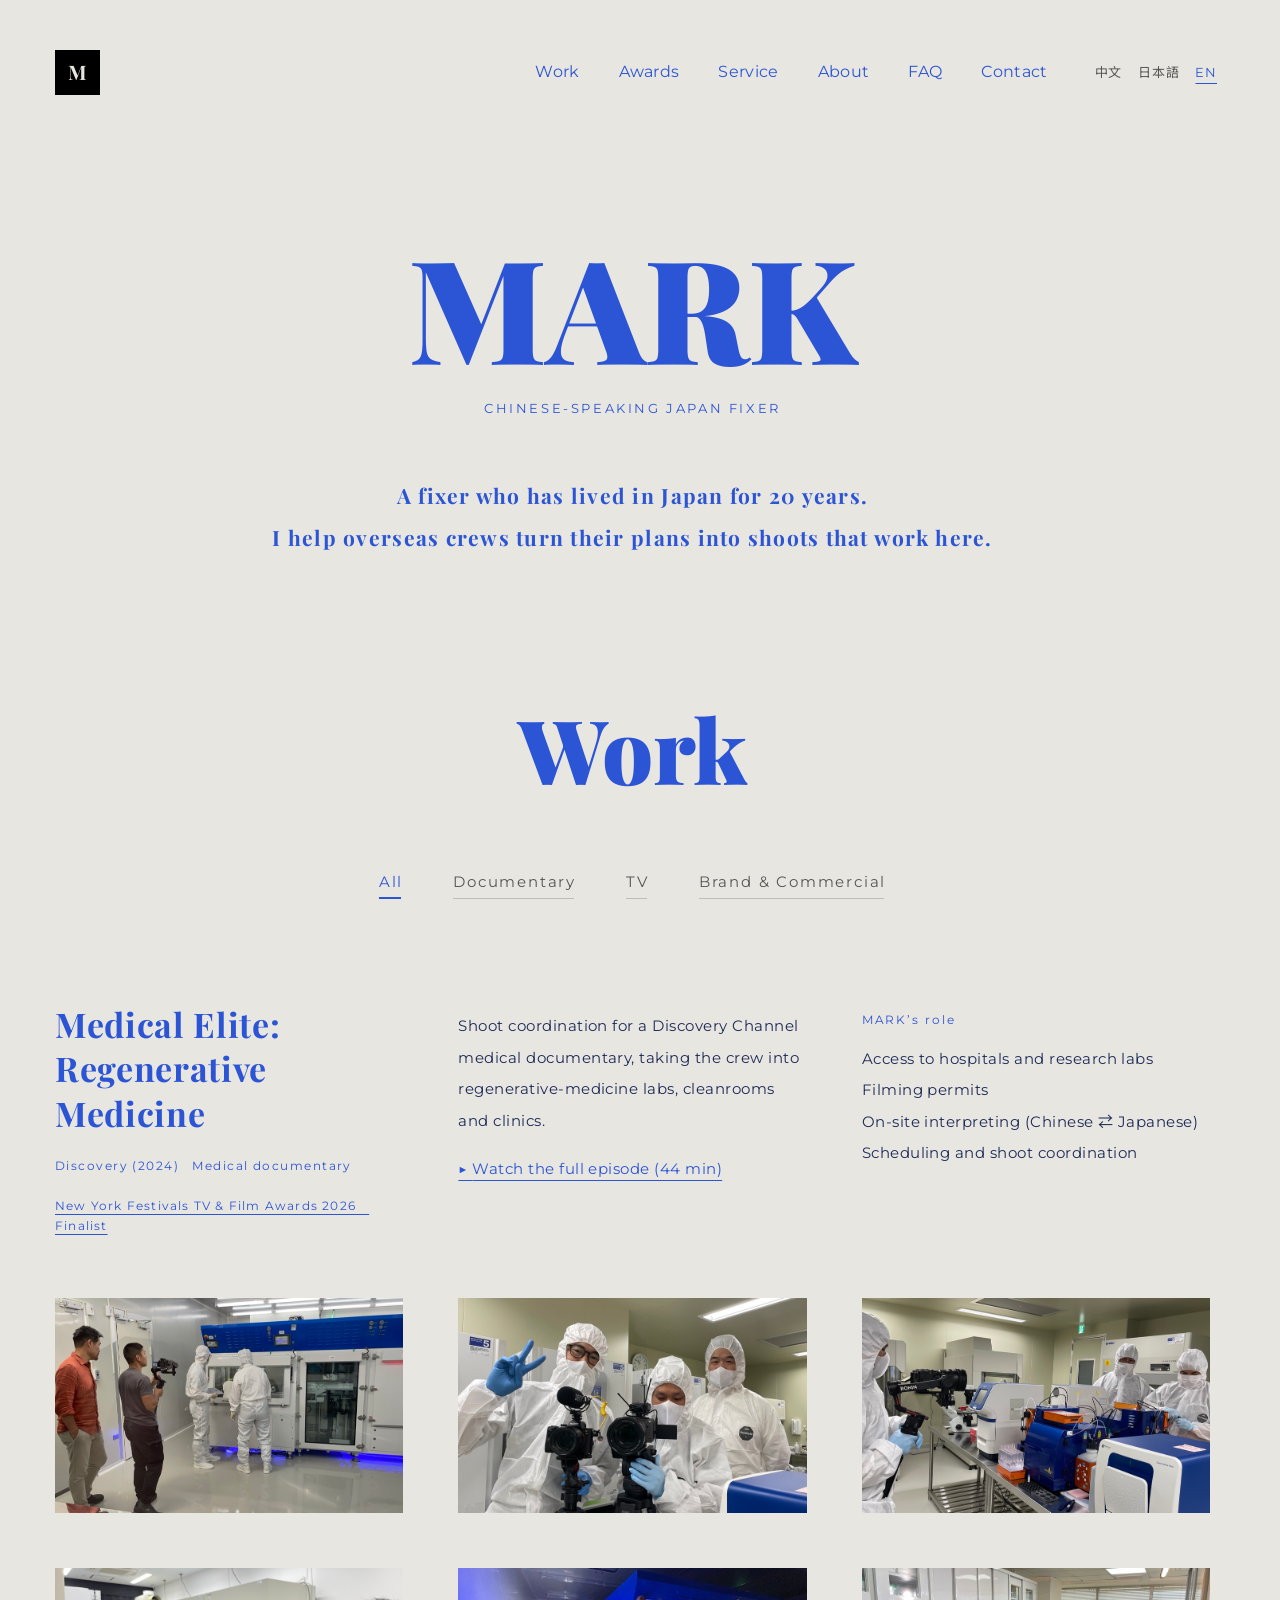
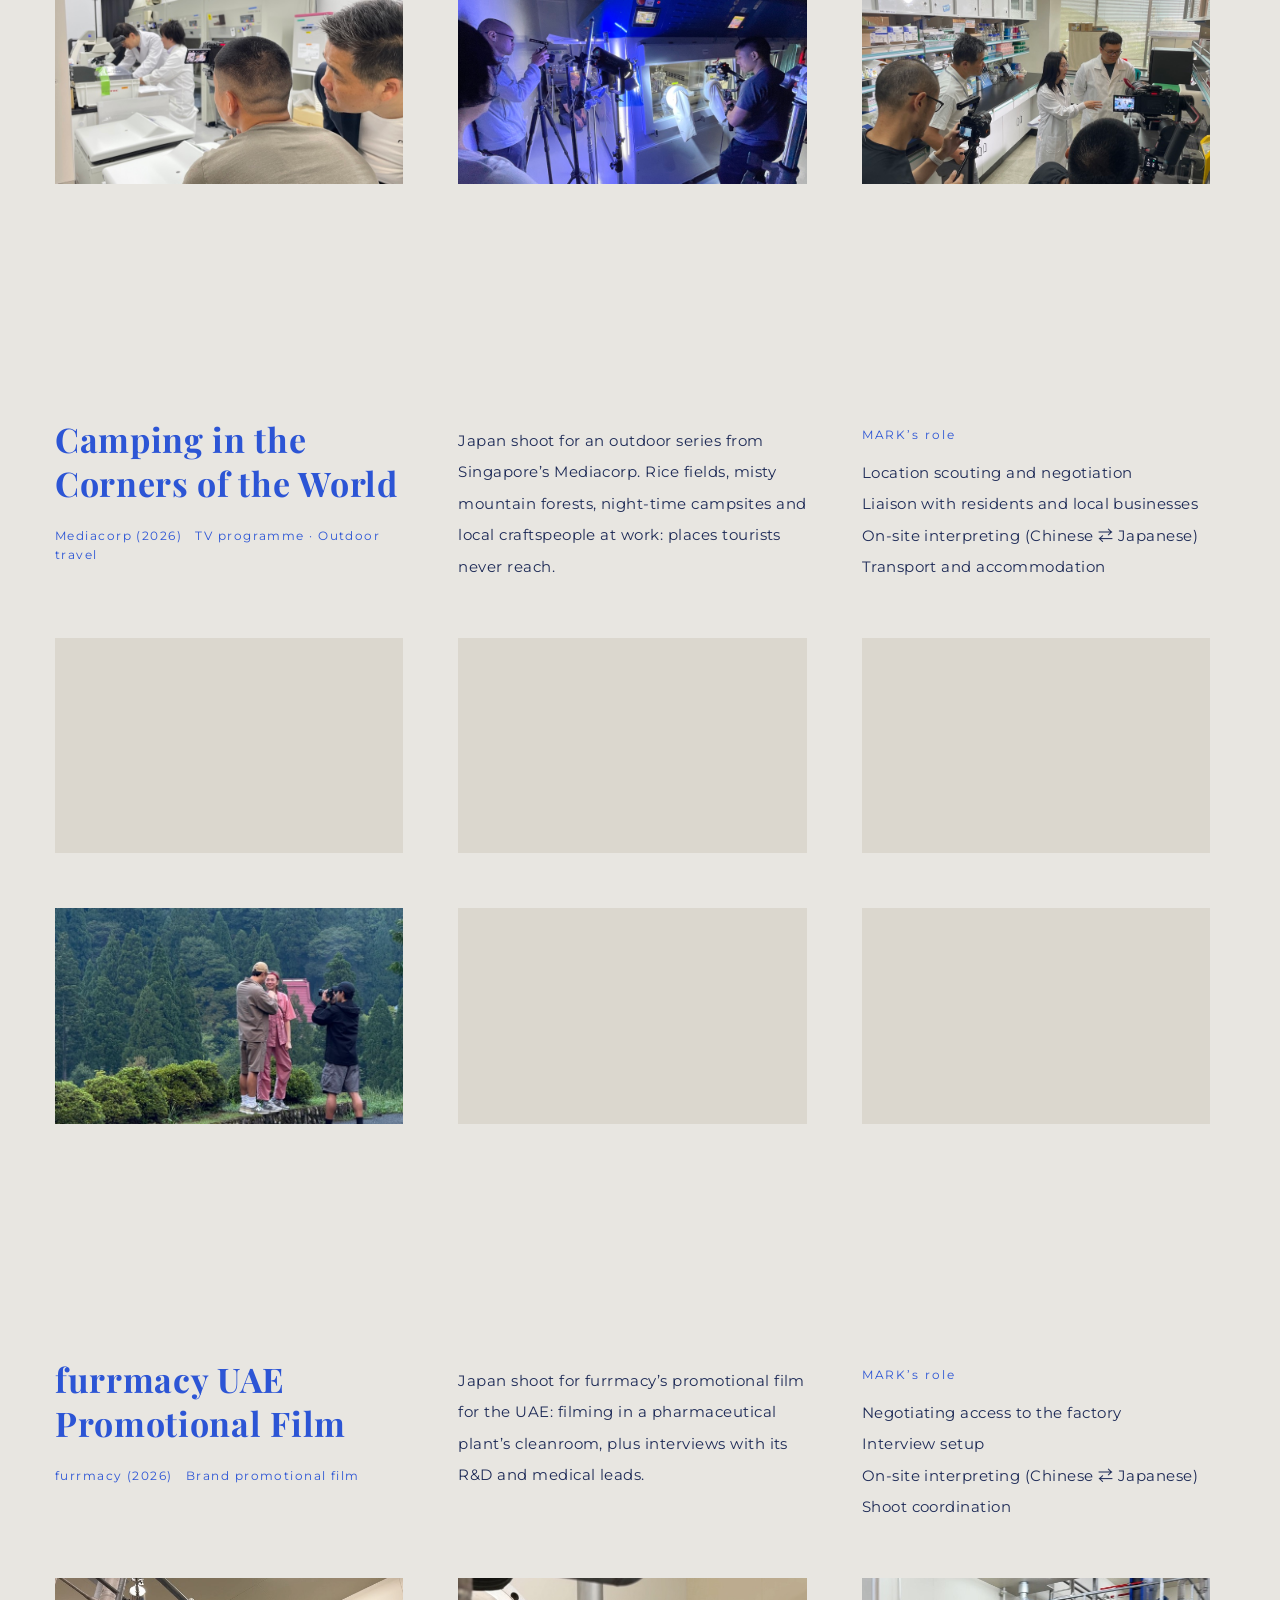
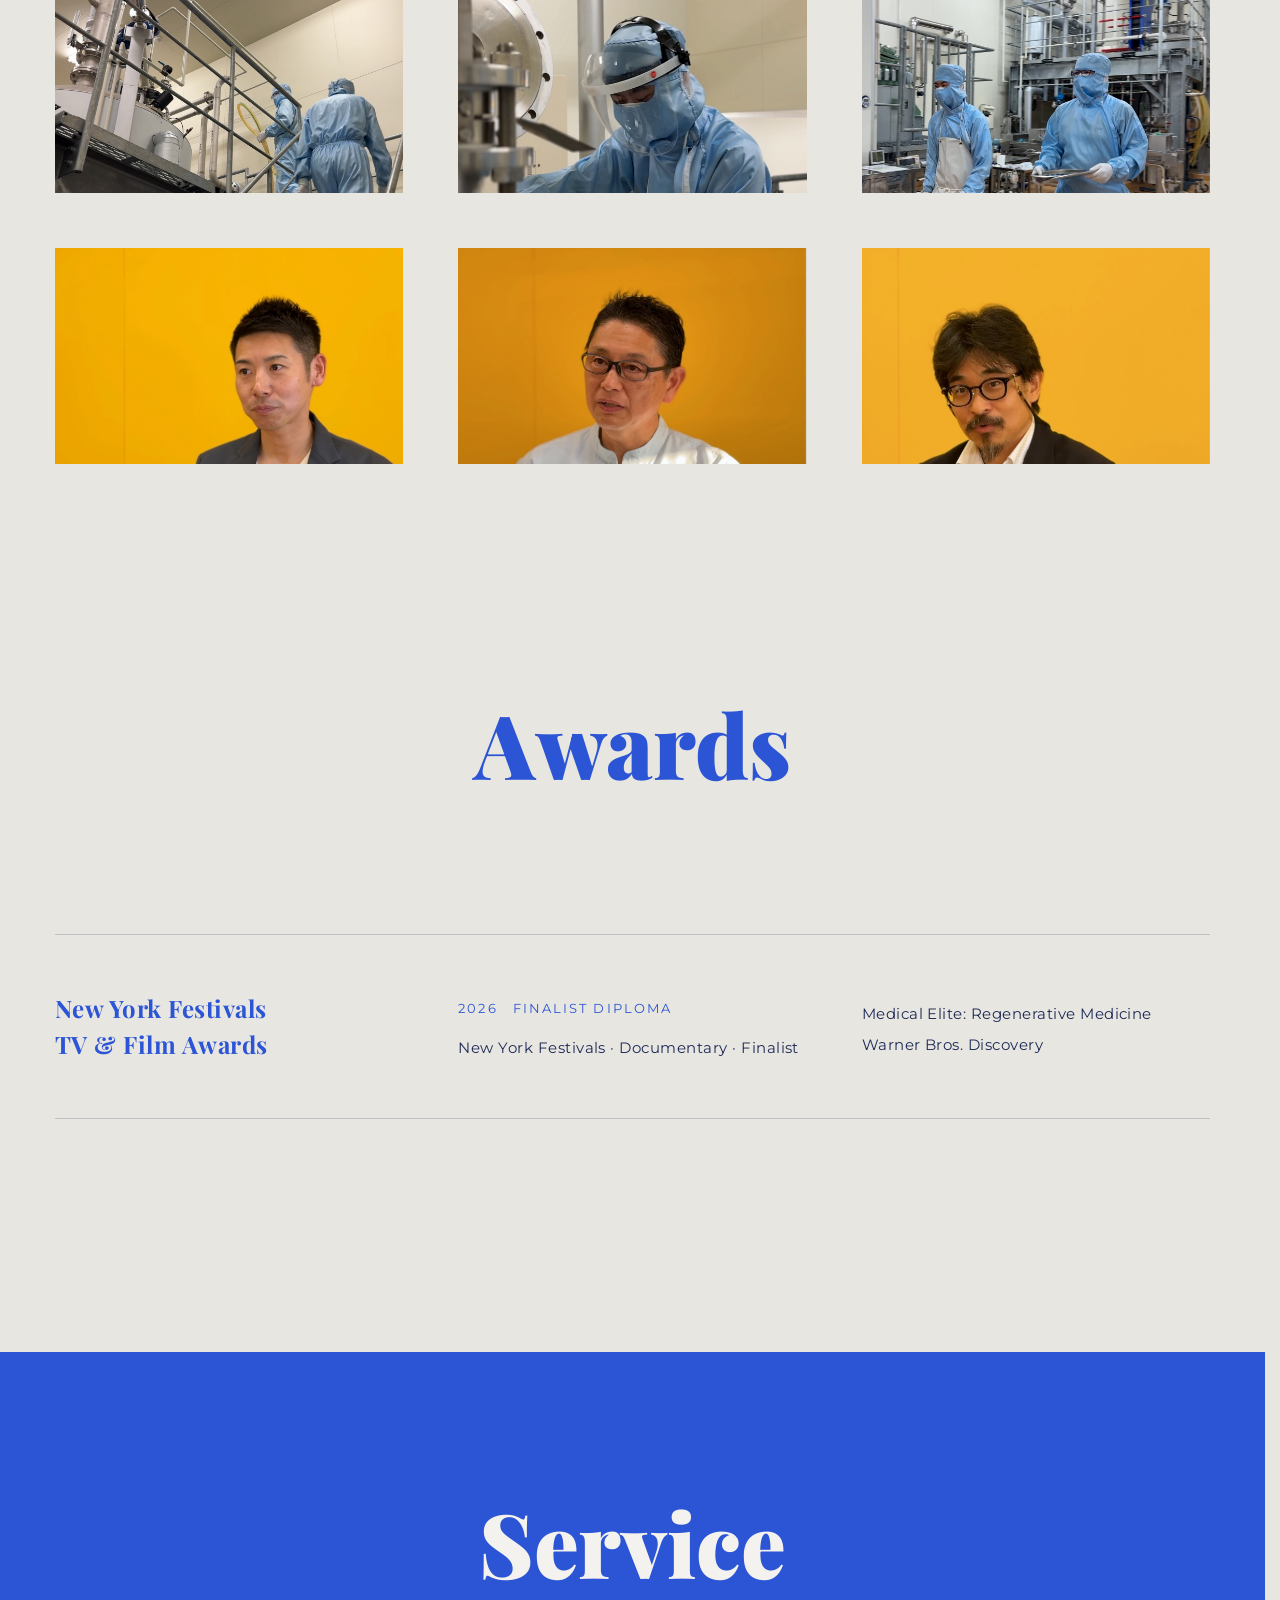
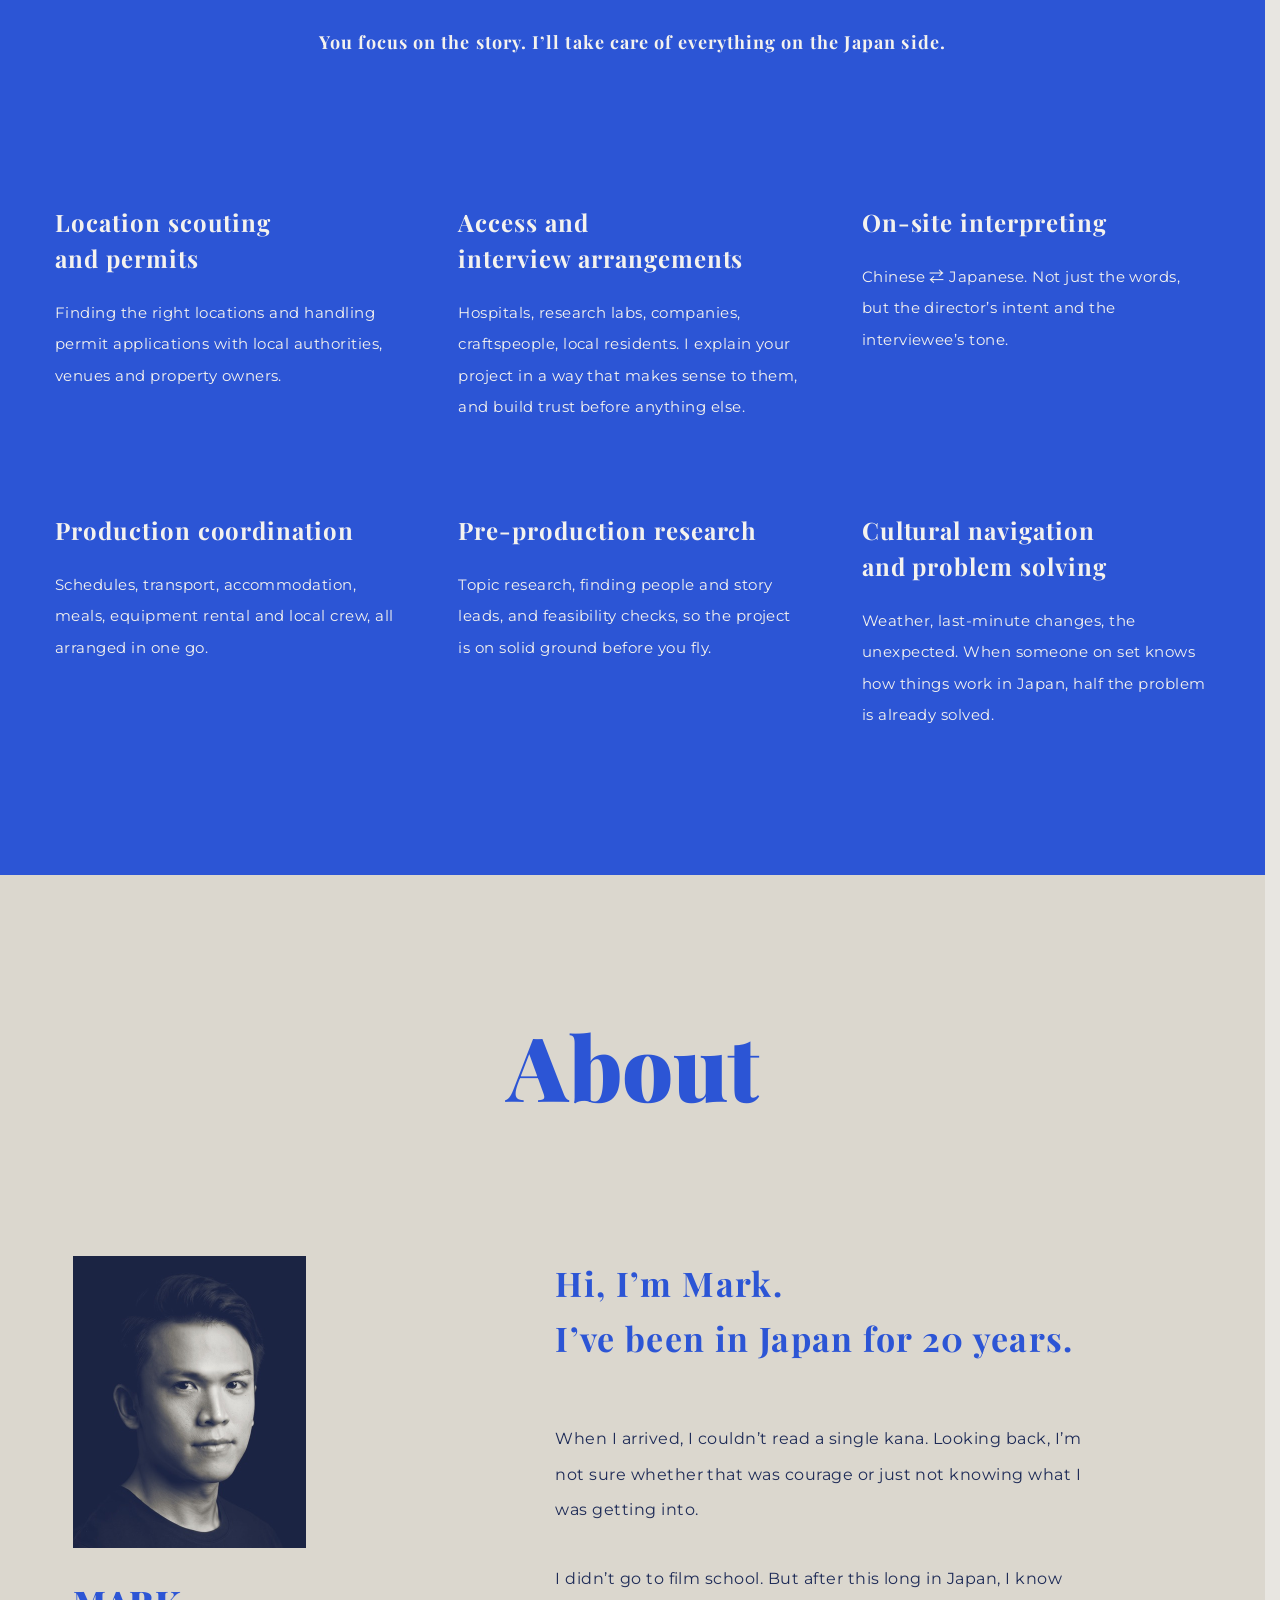
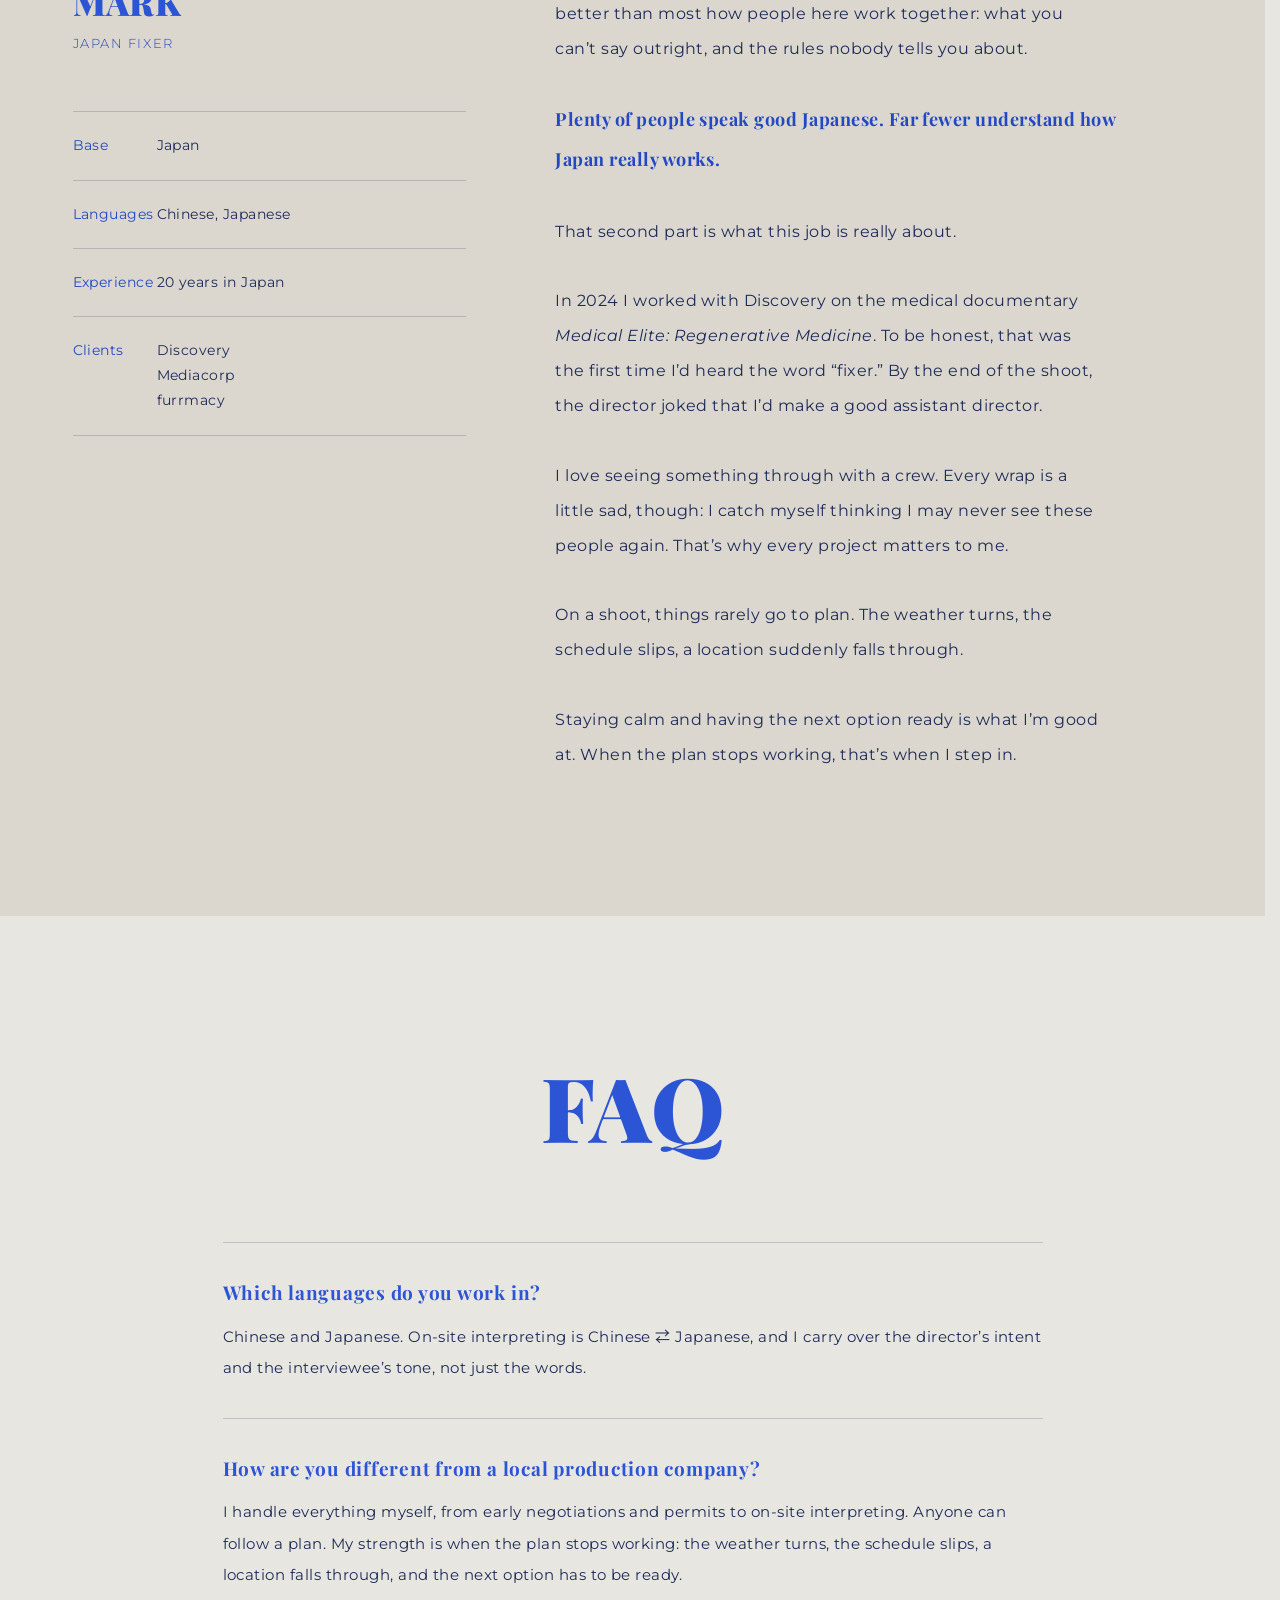
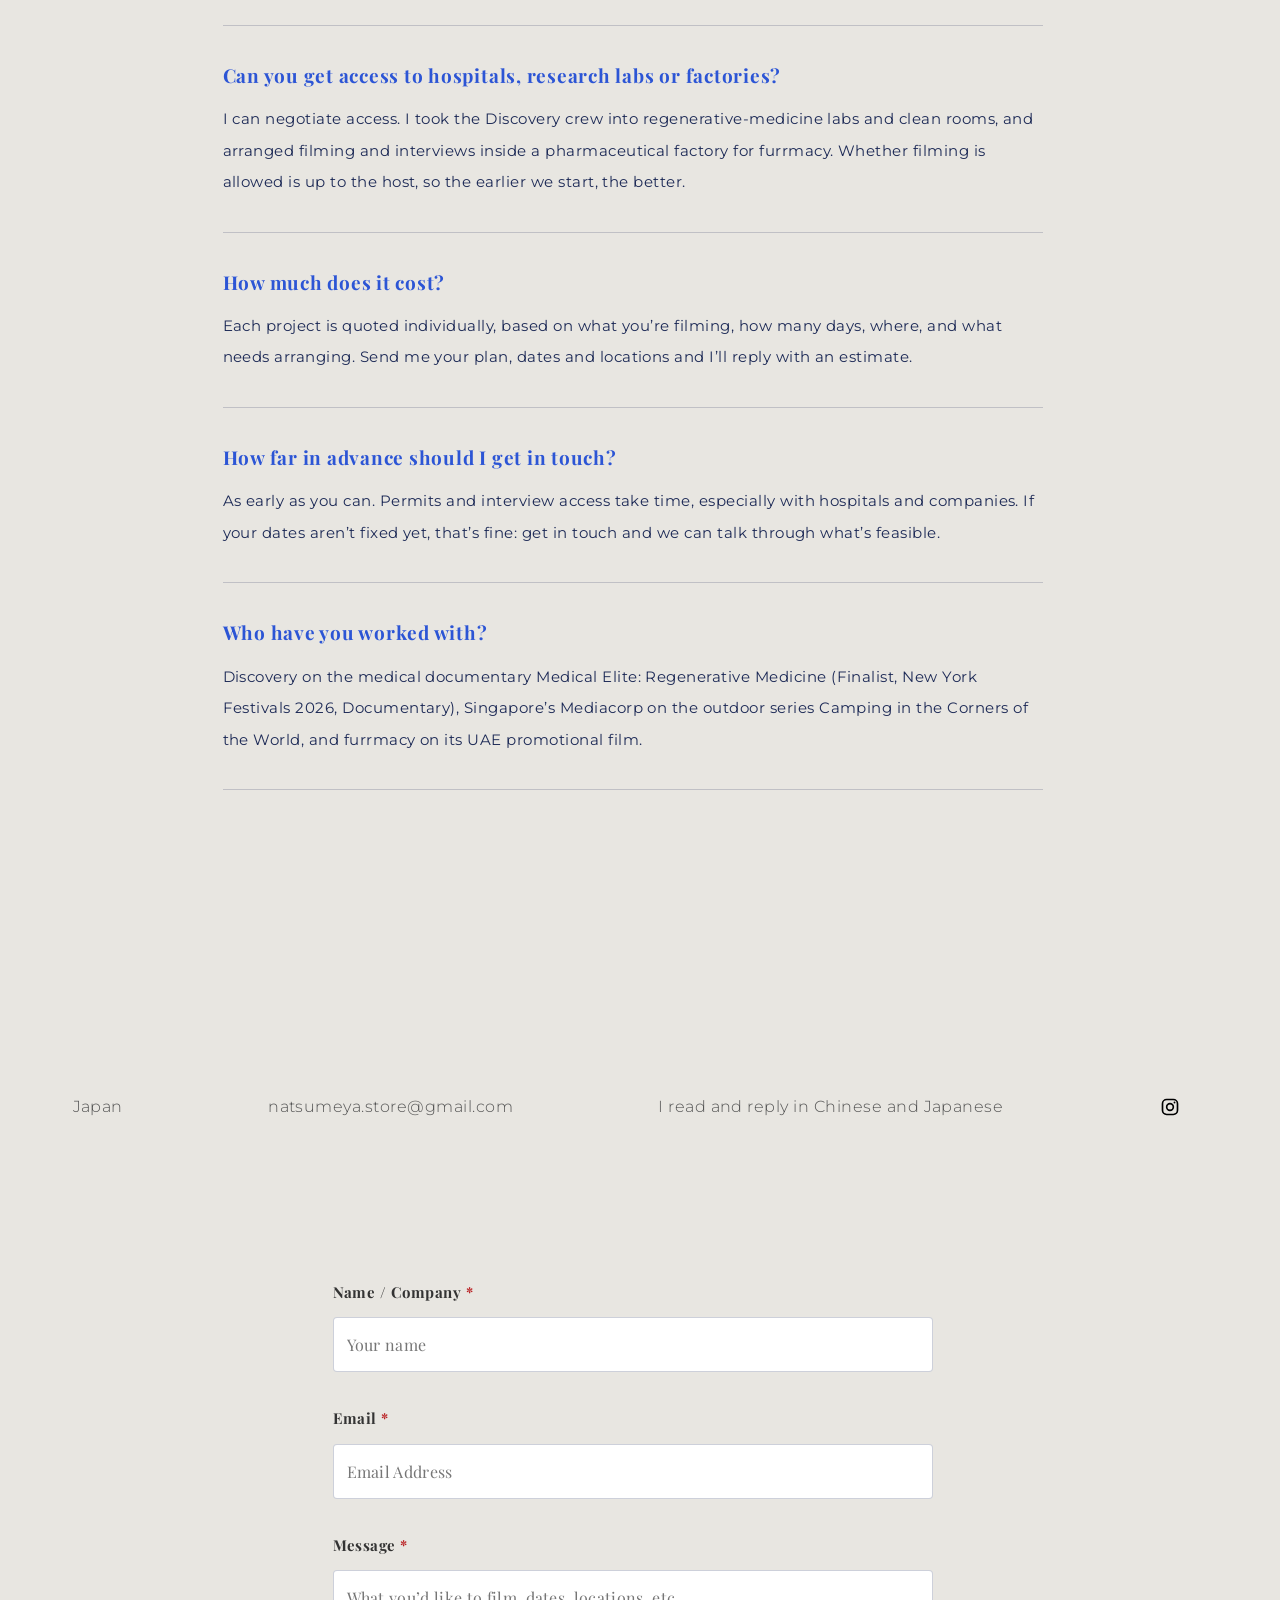
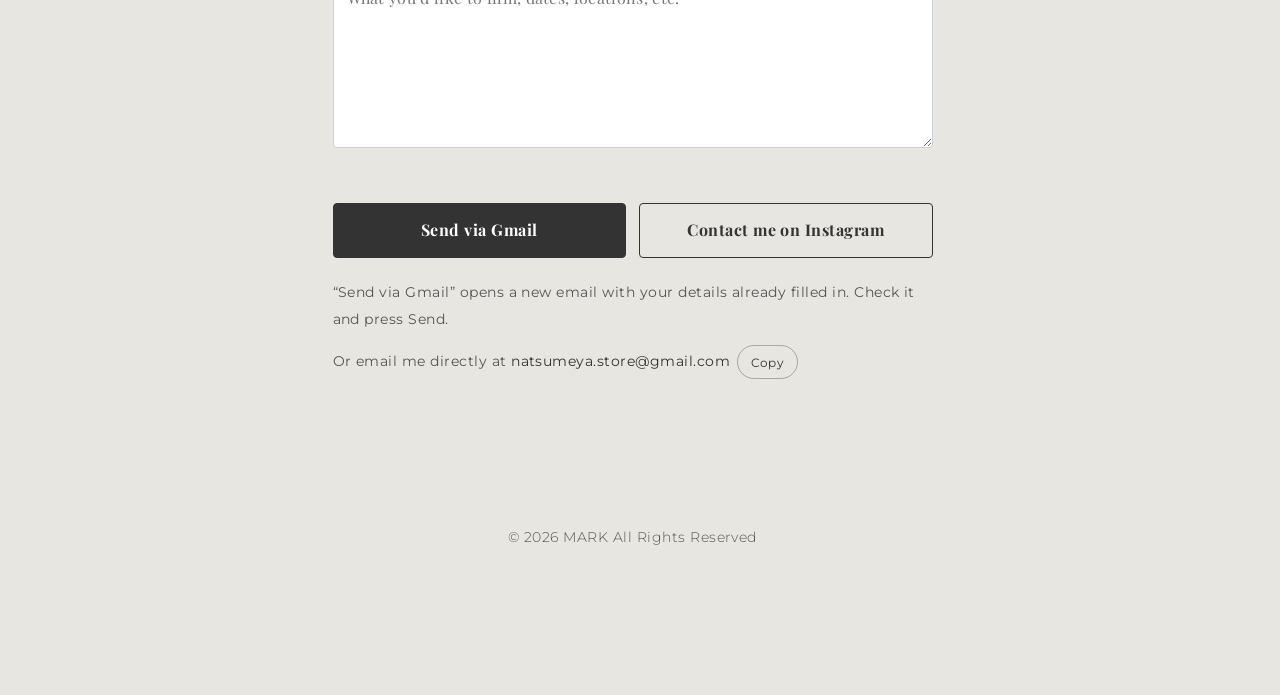
==== commit 86231fbf: "Add Google Search Console verification meta tag Co-Authored-By: Claude Opus 5.5 <noreply@anthropic.c" ====
--- a/index.html
+++ b/index.html
@@ -16,6 +16,7 @@
 <meta name="twitter:image" content="https://tsao1989-rgb.github.io/mark-japanfixer/images/og-top.jpg">
 <meta property="og:url" content="https://tsao1989-rgb.github.io/mark-japanfixer/">
 <link rel="canonical" href="https://tsao1989-rgb.github.io/mark-japanfixer/">
+<meta name="google-site-verification" content="N3PMjcB4LXIpCwhLcxJWT-RzlyJt9_mUZzKGl9eKACs">
 <link rel="sitemap" type="application/xml" href="https://tsao1989-rgb.github.io/mark-japanfixer/sitemap.xml">
 <!-- 結構化資料：讓搜尋引擎與 AI 認得「MARK 是誰、做什麼、做過哪些作品」 -->
 <script type="application/ld+json">
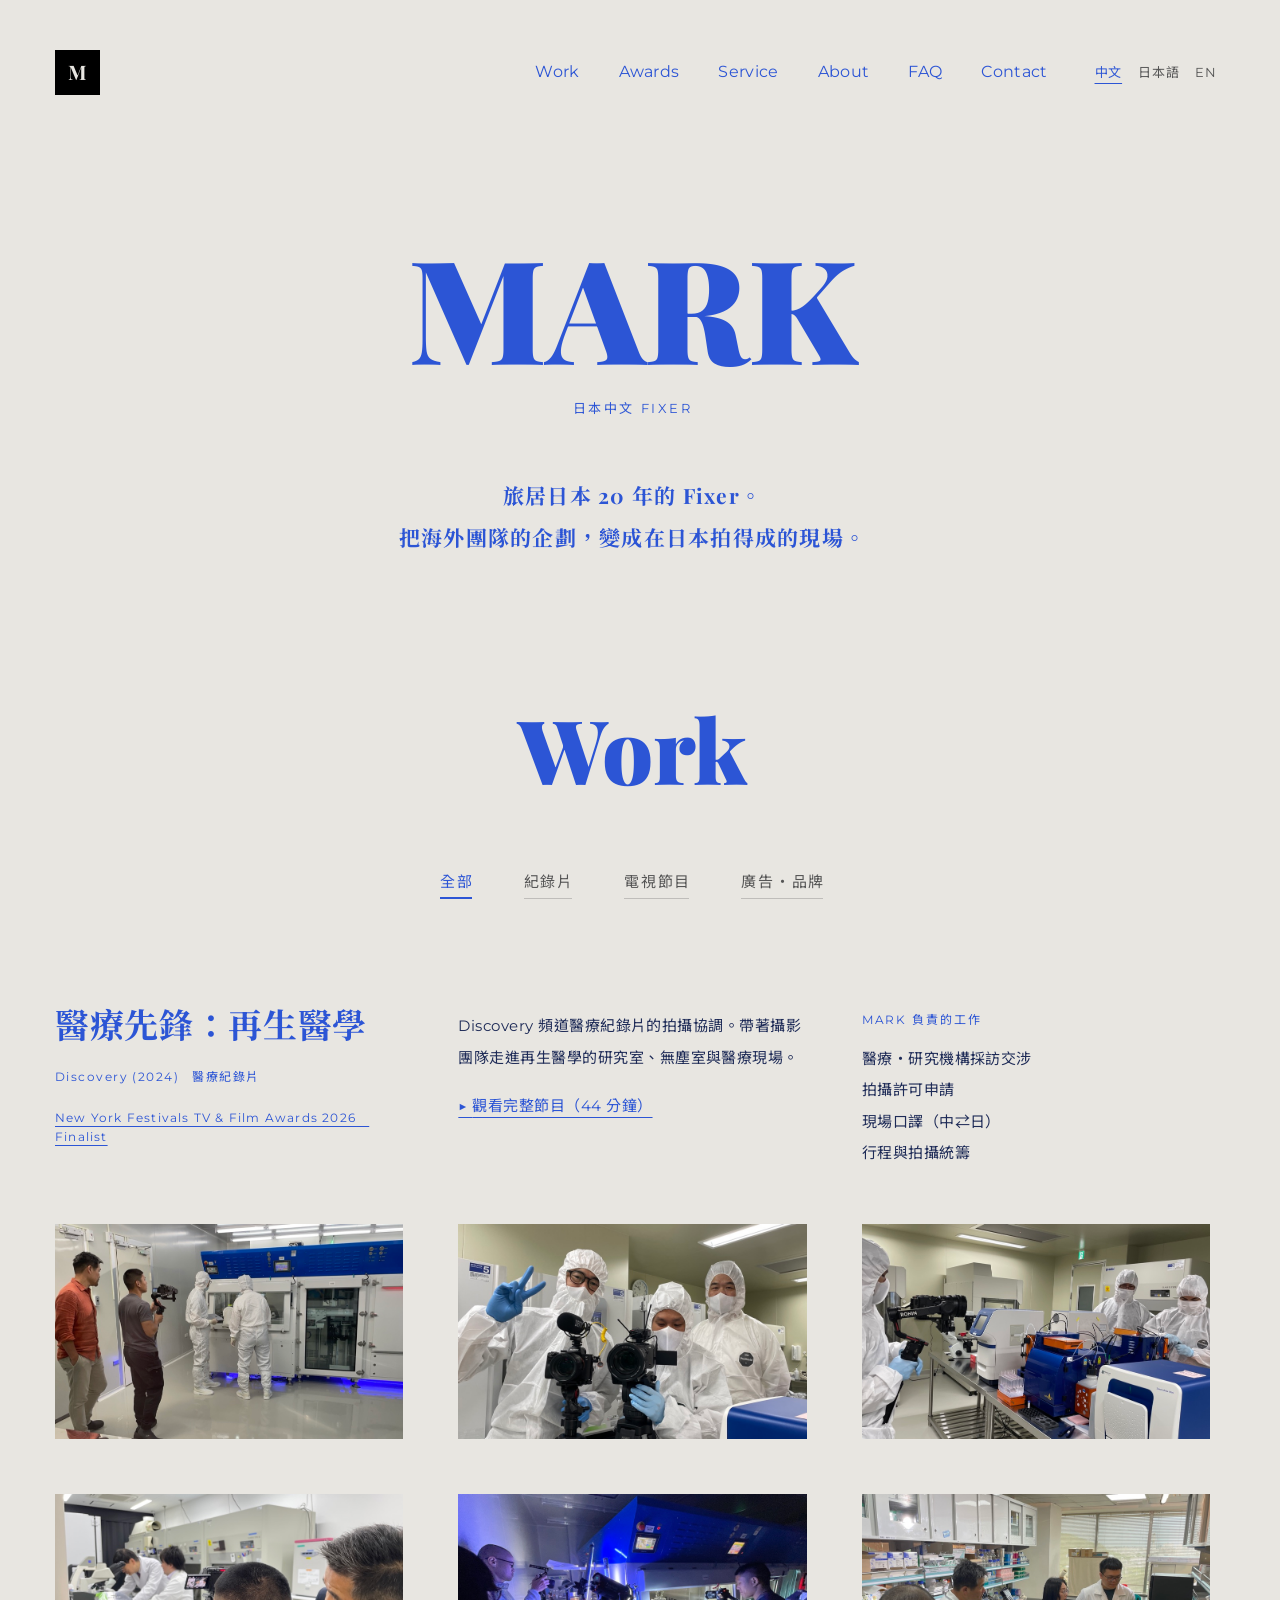
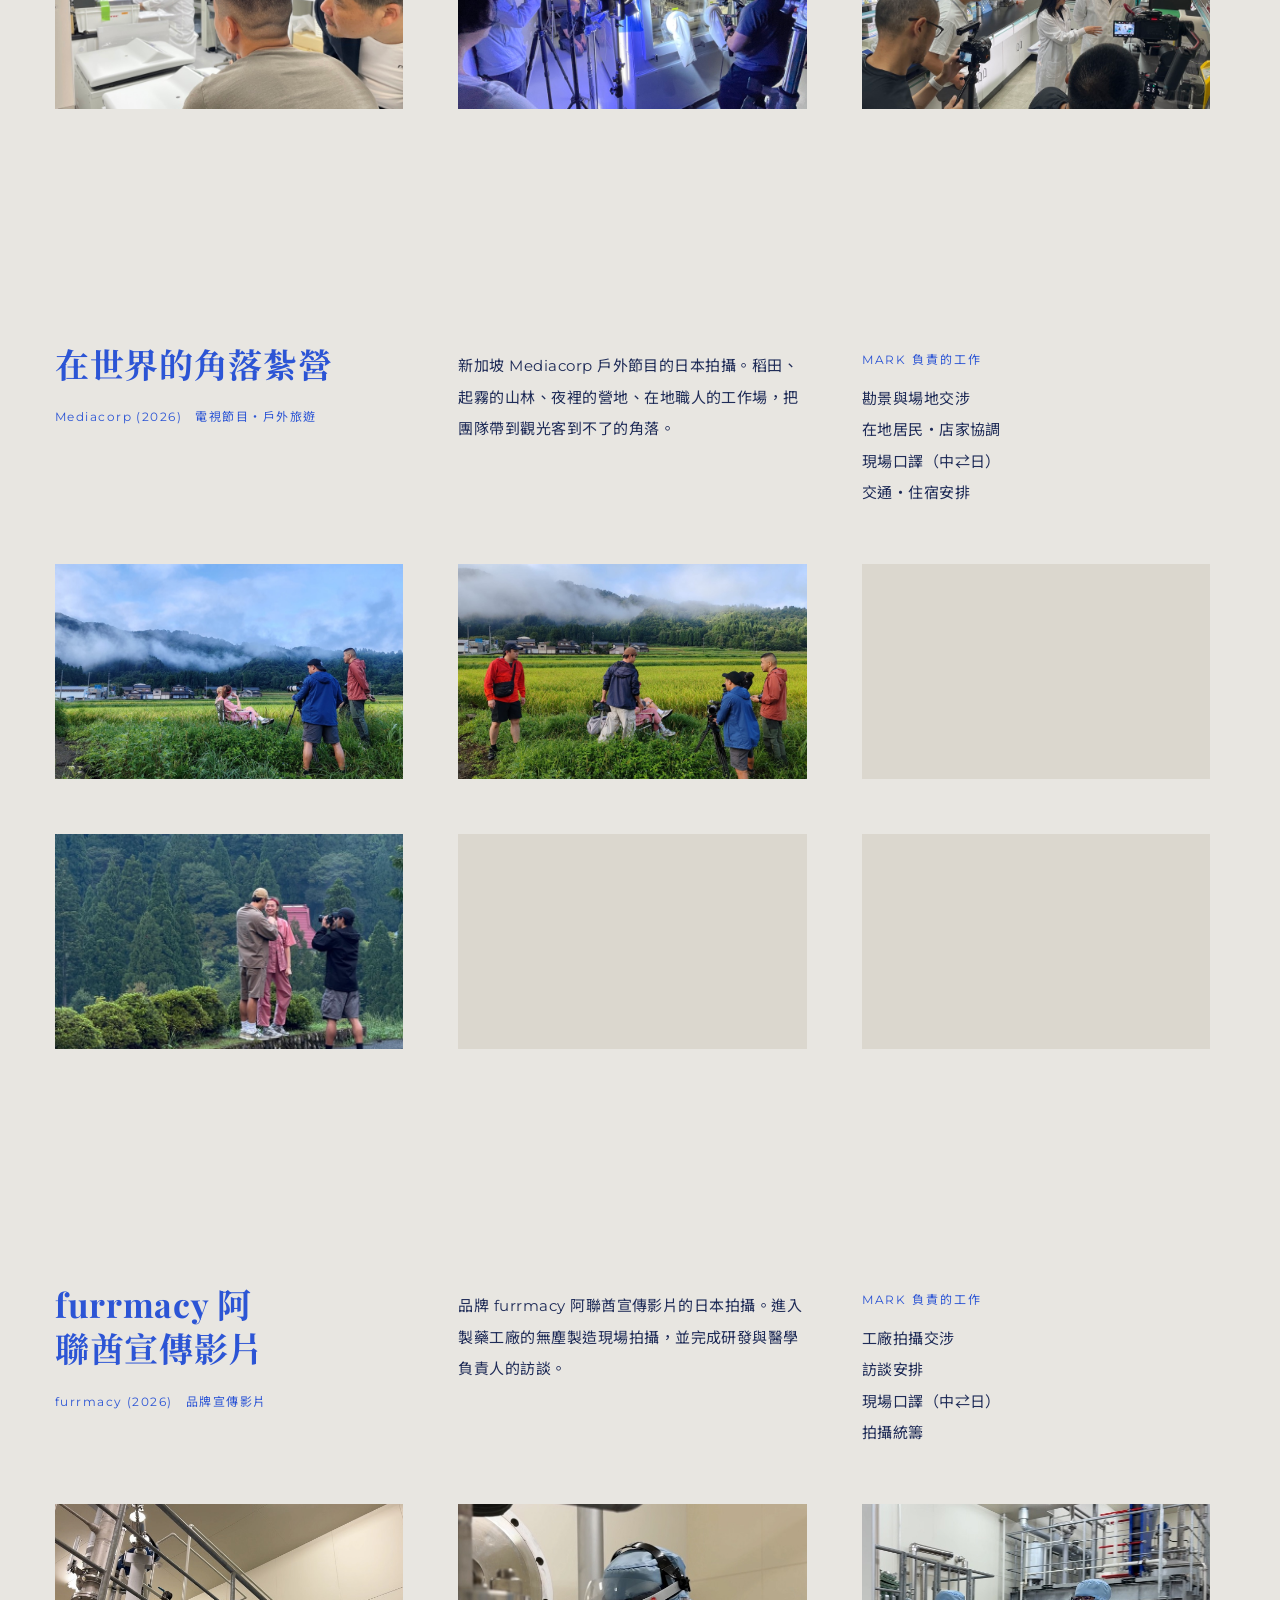
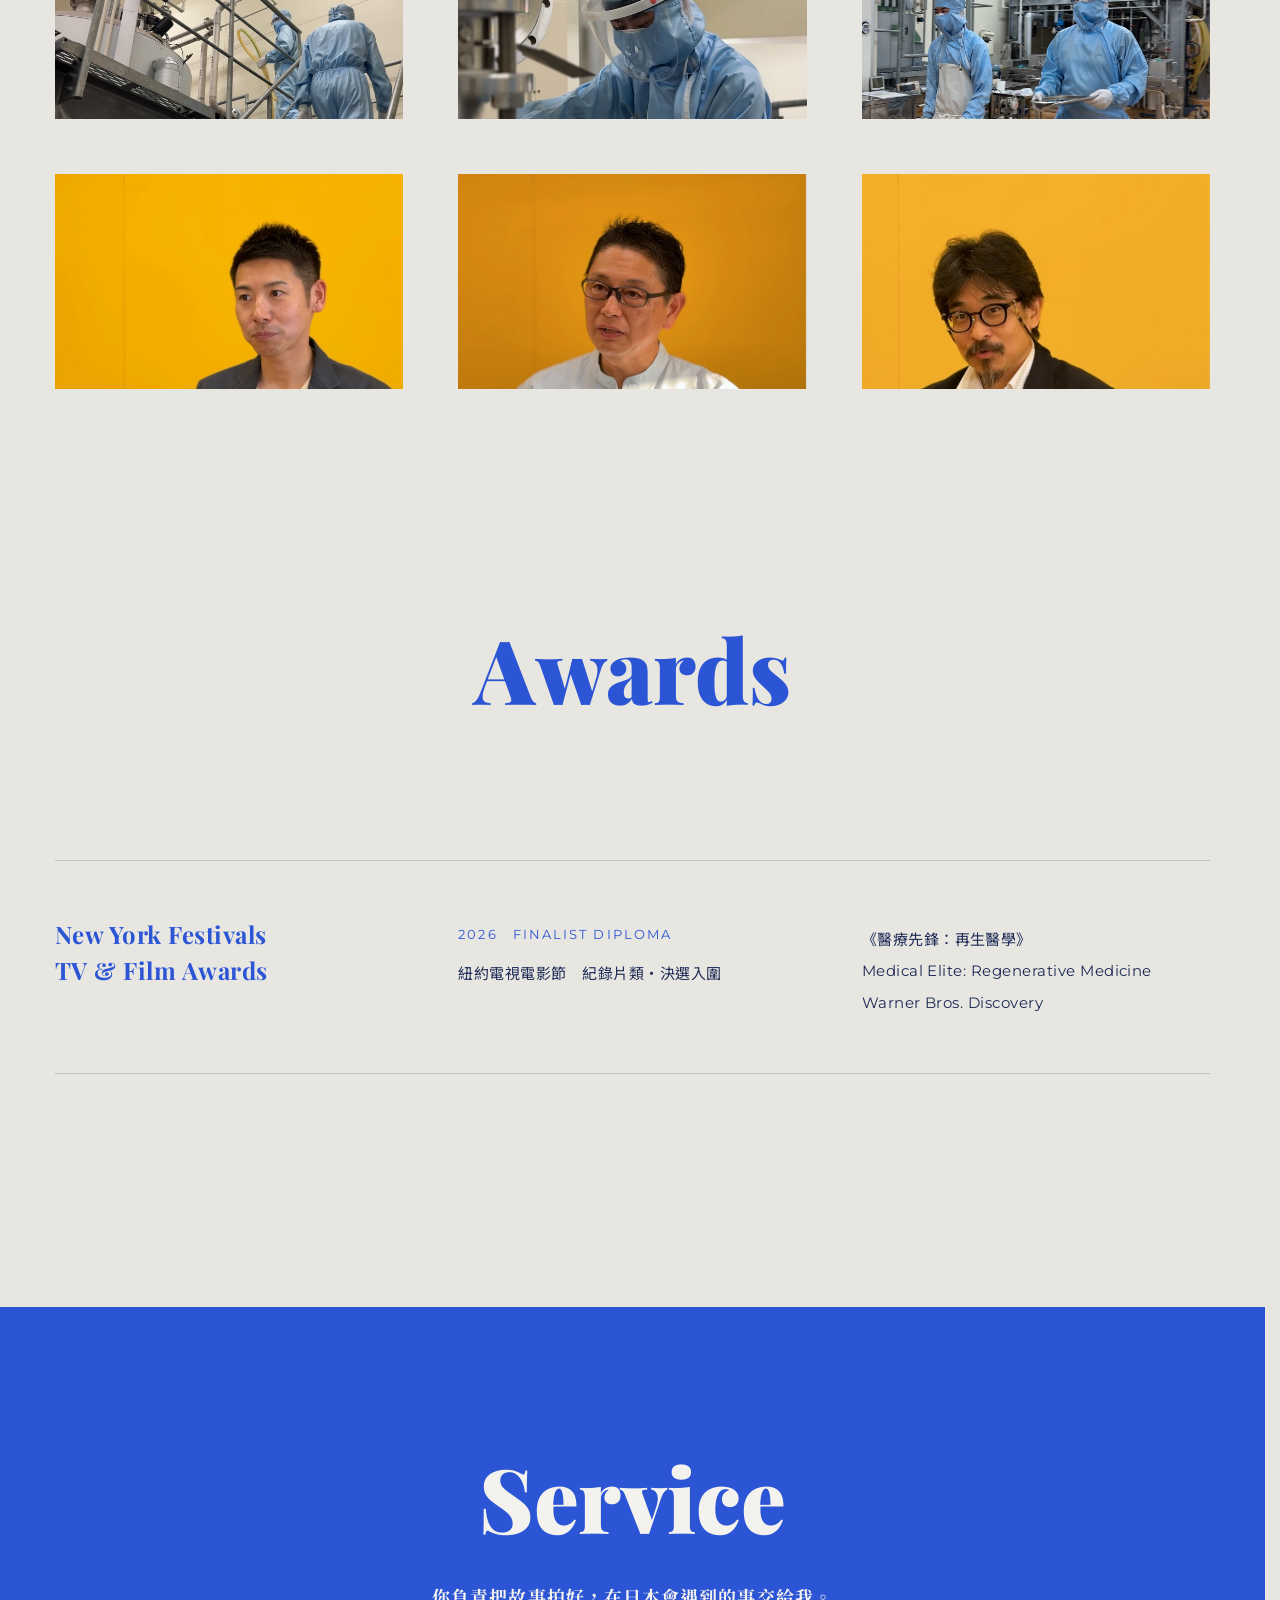
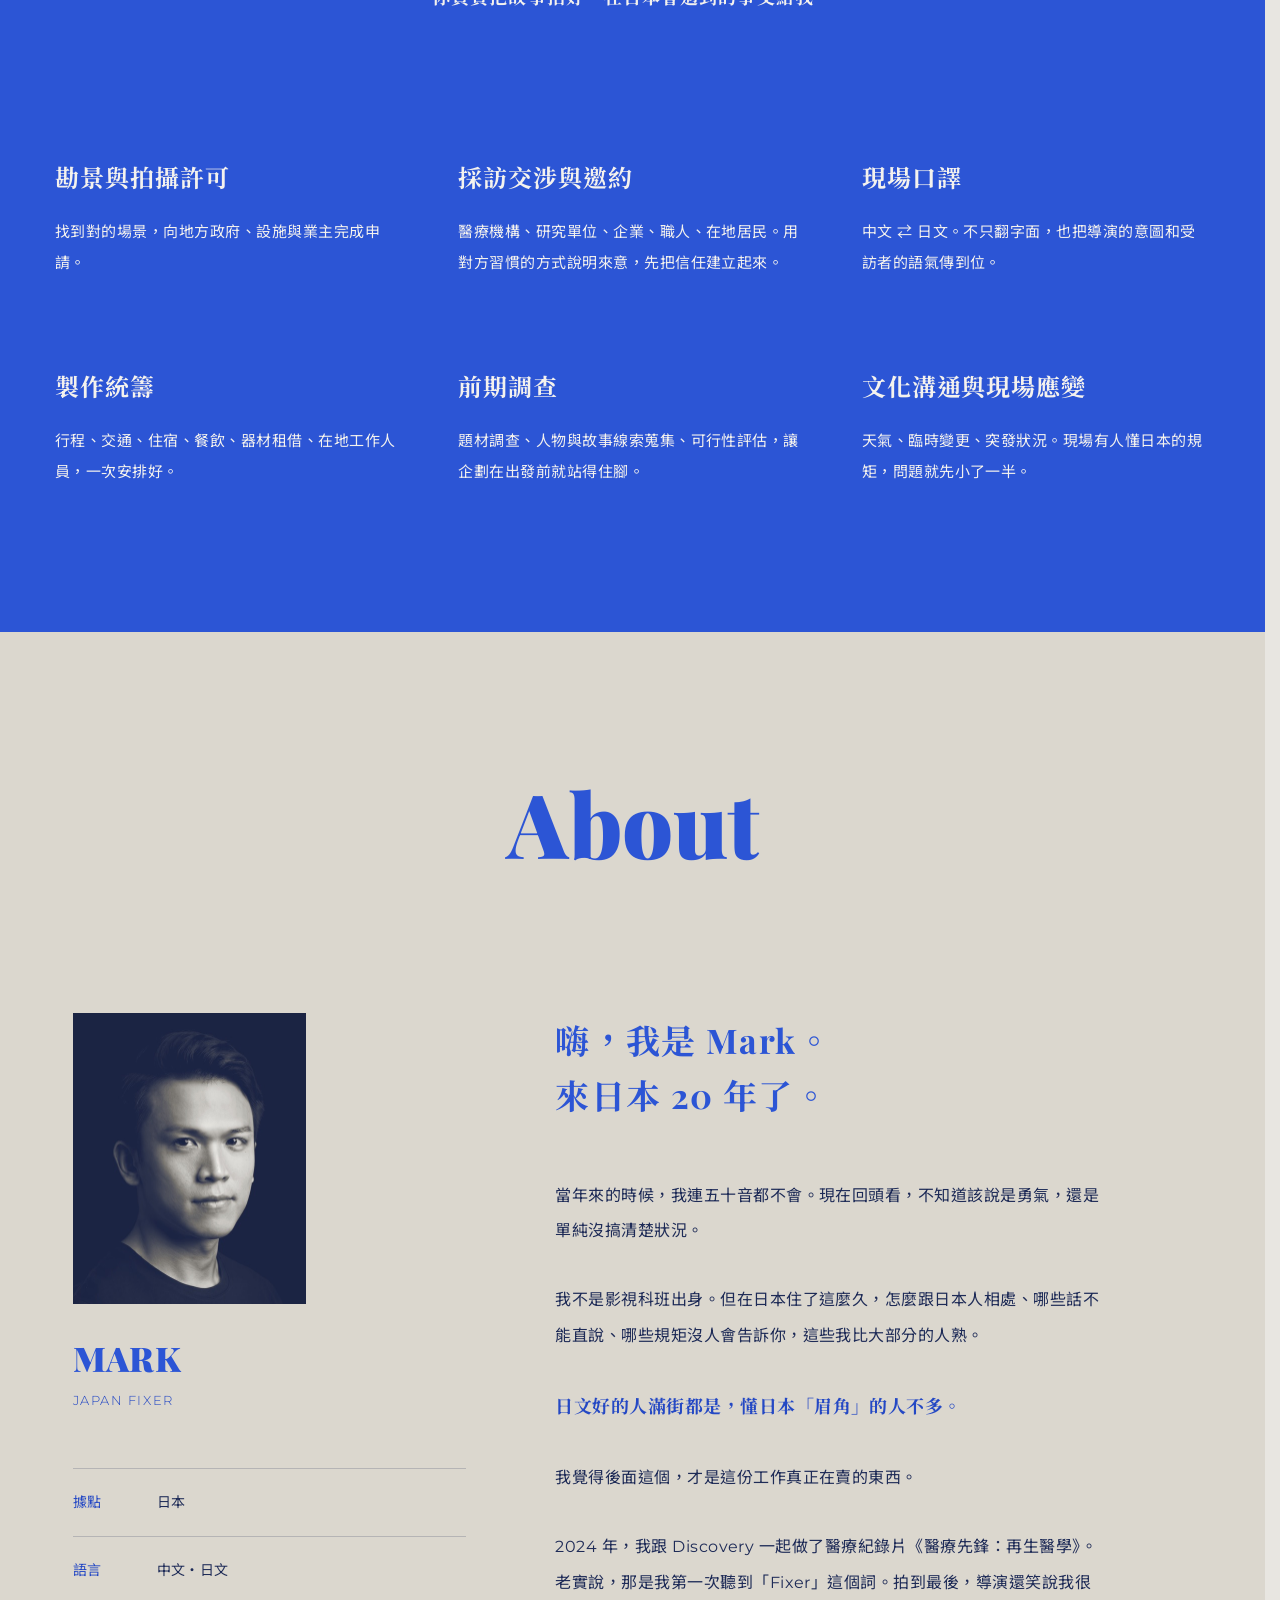
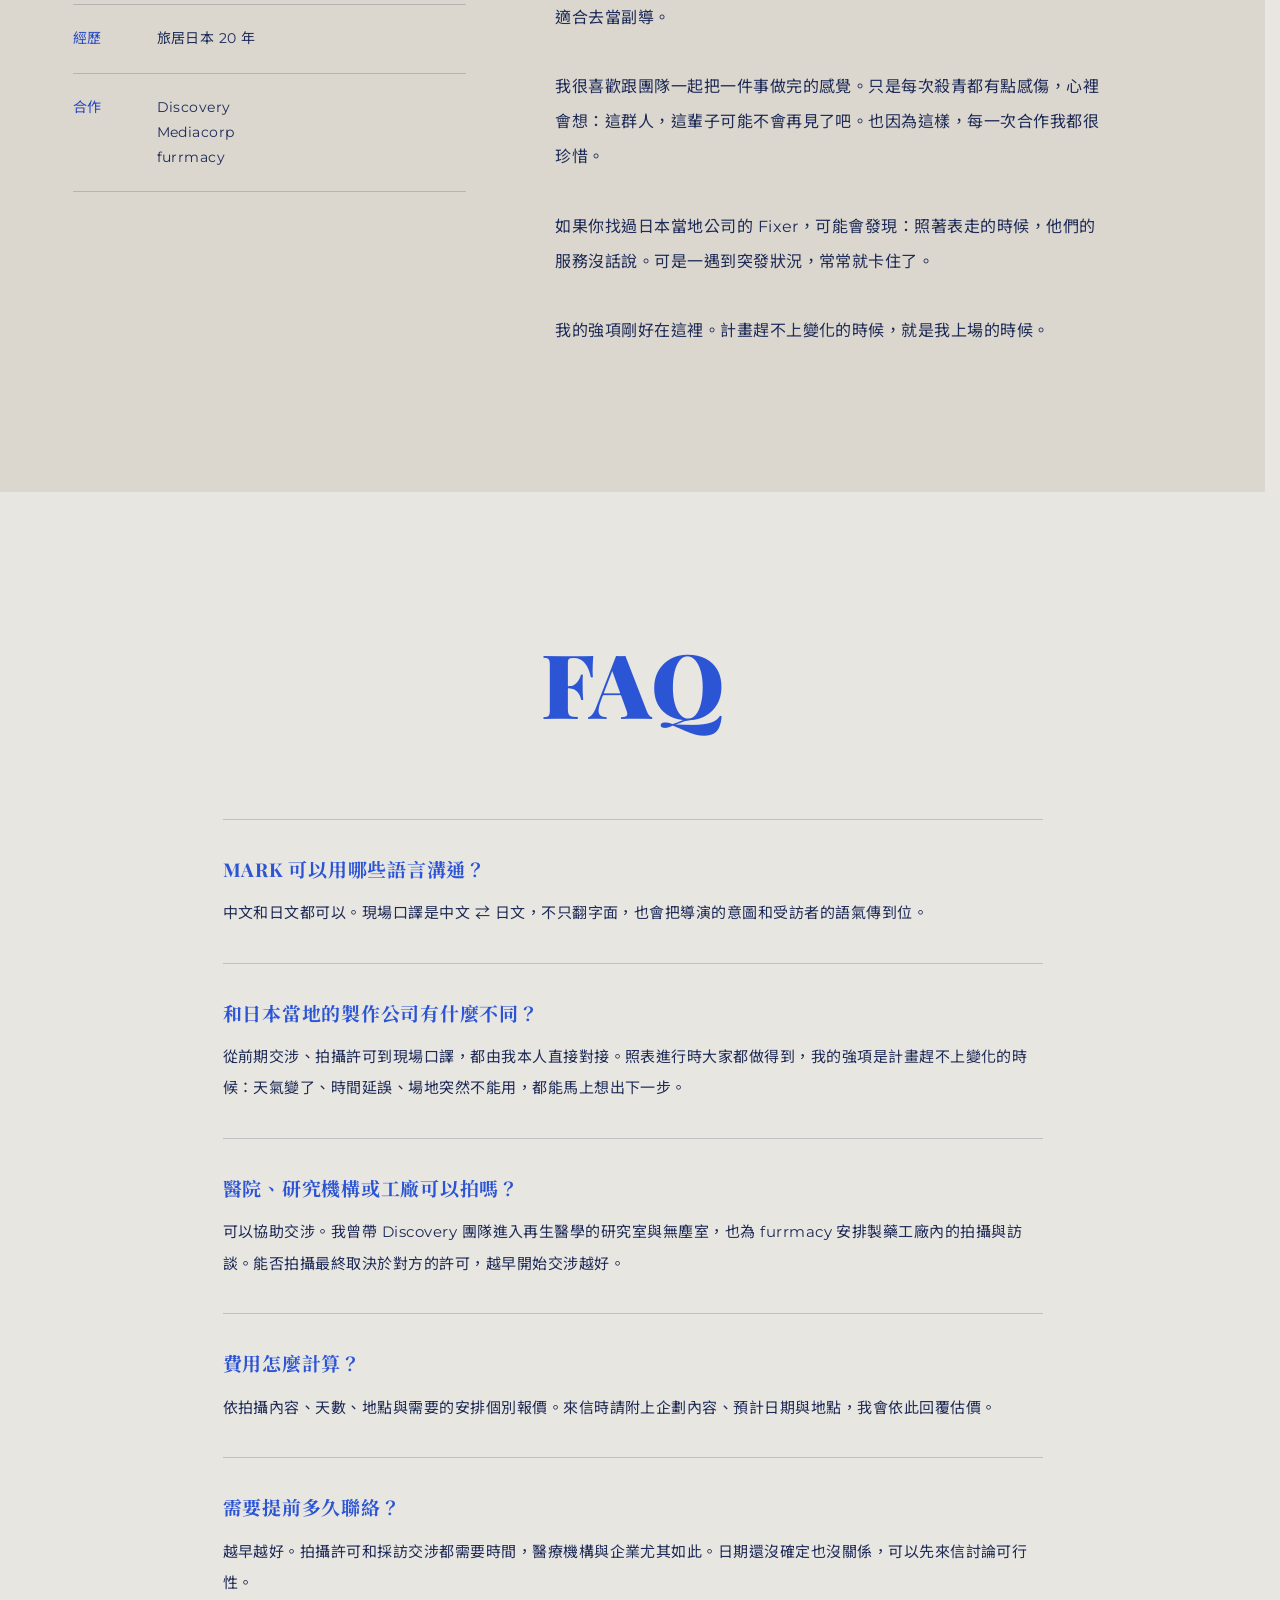
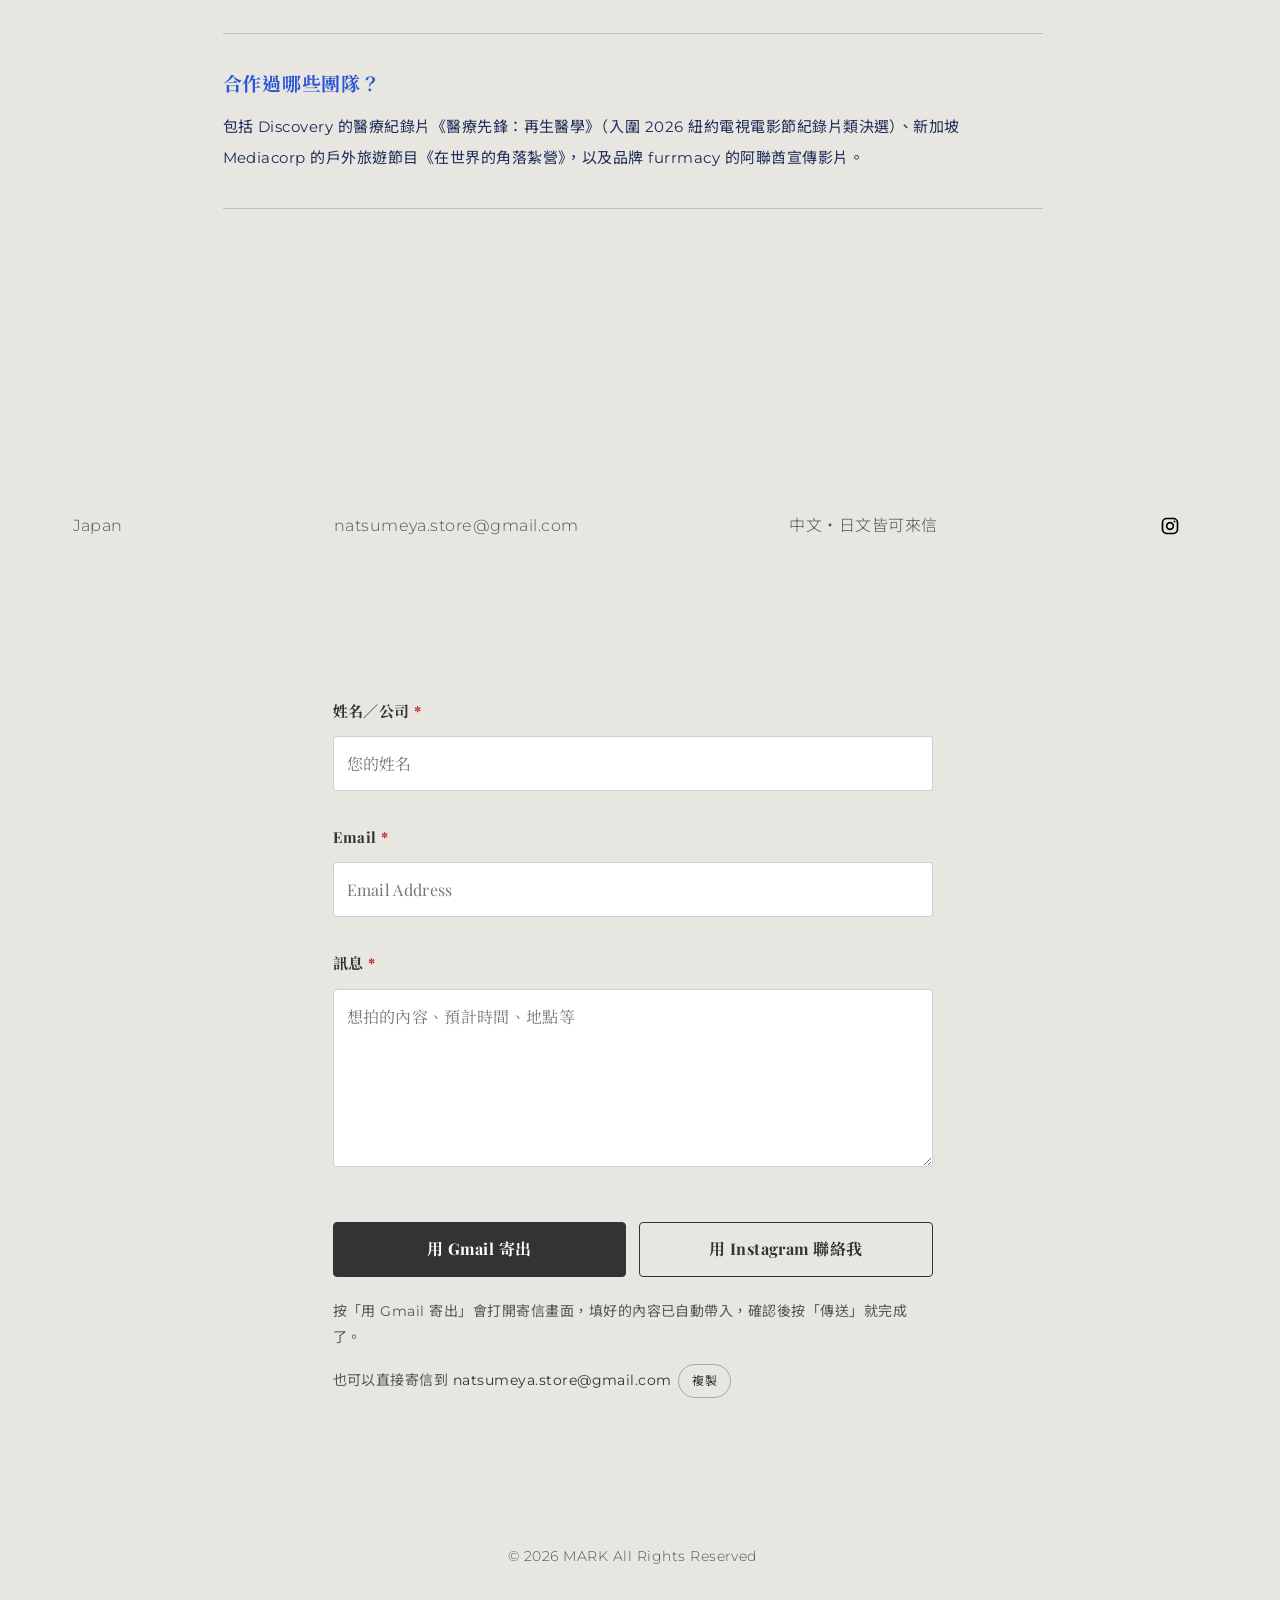
==== commit 7e46683d: "Separate URLs per language: / (中文), /ja/, /en/ source.html holds all three languages; tools/build_la" ====
--- a/index.html
+++ b/index.html
@@ -16,6 +16,11 @@
 <meta name="twitter:image" content="https://tsao1989-rgb.github.io/mark-japanfixer/images/og-top.jpg">
 <meta property="og:url" content="https://tsao1989-rgb.github.io/mark-japanfixer/">
 <link rel="canonical" href="https://tsao1989-rgb.github.io/mark-japanfixer/">
+<link rel="alternate" hreflang="zh-Hant" href="https://tsao1989-rgb.github.io/mark-japanfixer/">
+<link rel="alternate" hreflang="ja" href="https://tsao1989-rgb.github.io/mark-japanfixer/ja/">
+<link rel="alternate" hreflang="en" href="https://tsao1989-rgb.github.io/mark-japanfixer/en/">
+<link rel="alternate" hreflang="x-default" href="https://tsao1989-rgb.github.io/mark-japanfixer/">
+<meta property="og:locale" content="zh_TW">
 <meta name="google-site-verification" content="N3PMjcB4LXIpCwhLcxJWT-RzlyJt9_mUZzKGl9eKACs">
 <link rel="sitemap" type="application/xml" href="https://tsao1989-rgb.github.io/mark-japanfixer/sitemap.xml">
 <!-- 結構化資料：讓搜尋引擎與 AI 認得「MARK 是誰、做什麼、做過哪些作品」 -->
@@ -28,23 +33,41 @@
       "@id": "https://tsao1989-rgb.github.io/mark-japanfixer/#website",
       "url": "https://tsao1989-rgb.github.io/mark-japanfixer/",
       "name": "MARK — Japan Fixer",
-      "inLanguage": ["zh-Hant", "ja", "en"],
-      "about": { "@id": "https://tsao1989-rgb.github.io/mark-japanfixer/#mark" }
+      "inLanguage": [
+        "zh-Hant",
+        "ja",
+        "en"
+      ],
+      "about": {
+        "@id": "https://tsao1989-rgb.github.io/mark-japanfixer/#mark"
+      }
     },
     {
       "@type": "Person",
       "@id": "https://tsao1989-rgb.github.io/mark-japanfixer/#mark",
       "name": "Mark",
-      "alternateName": ["MARK", "MARK Japan Fixer", "日本中文 Fixer MARK"],
+      "alternateName": [
+        "MARK",
+        "MARK Japan Fixer",
+        "日本中文 Fixer MARK"
+      ],
       "jobTitle": "Japan Fixer / Production Coordinator",
       "description": "A Chinese-speaking fixer who has lived in Japan for 20 years. Helps overseas film and TV crews shoot in Japan: location scouting and permits, interview access, Chinese–Japanese interpreting and production coordination.",
       "url": "https://tsao1989-rgb.github.io/mark-japanfixer/",
       "image": "https://tsao1989-rgb.github.io/mark-japanfixer/images/mark-portrait.jpg",
       "email": "mailto:natsumeya.store@gmail.com",
-      "knowsLanguage": ["zh-Hant", "ja"],
-      "workLocation": { "@type": "Country", "name": "Japan" },
+      "knowsLanguage": [
+        "zh-Hant",
+        "ja"
+      ],
+      "workLocation": {
+        "@type": "Country",
+        "name": "Japan"
+      },
       "award": "New York Festivals TV & Film Awards 2026 — Documentary, Finalist (Medical Elite: Regenerative Medicine)",
-      "sameAs": ["https://www.instagram.com/hsiu.n.t/"]
+      "sameAs": [
+        "https://www.instagram.com/hsiu.n.t/"
+      ]
     },
     {
       "@type": "ProfessionalService",
@@ -54,9 +77,17 @@
       "url": "https://tsao1989-rgb.github.io/mark-japanfixer/",
       "image": "https://tsao1989-rgb.github.io/mark-japanfixer/images/og-top.jpg",
       "email": "natsumeya.store@gmail.com",
-      "founder": { "@id": "https://tsao1989-rgb.github.io/mark-japanfixer/#mark" },
-      "areaServed": { "@type": "Country", "name": "Japan" },
-      "availableLanguage": ["zh-Hant", "ja"],
+      "founder": {
+        "@id": "https://tsao1989-rgb.github.io/mark-japanfixer/#mark"
+      },
+      "areaServed": {
+        "@type": "Country",
+        "name": "Japan"
+      },
+      "availableLanguage": [
+        "zh-Hant",
+        "ja"
+      ],
       "serviceType": [
         "Location scouting and filming permits",
         "Interview access and arrangements",
@@ -65,7 +96,9 @@
         "Pre-production research",
         "Cultural navigation and on-set problem solving"
       ],
-      "sameAs": ["https://www.instagram.com/hsiu.n.t/"]
+      "sameAs": [
+        "https://www.instagram.com/hsiu.n.t/"
+      ]
     },
     {
       "@type": "CreativeWork",
@@ -73,9 +106,14 @@
       "alternateName": "醫療先鋒：再生醫學",
       "genre": "Medical documentary",
       "dateCreated": "2024",
-      "productionCompany": { "@type": "Organization", "name": "Warner Bros. Discovery" },
+      "productionCompany": {
+        "@type": "Organization",
+        "name": "Warner Bros. Discovery"
+      },
       "award": "New York Festivals TV & Film Awards 2026 — Documentary, Finalist Diploma",
-      "contributor": { "@id": "https://tsao1989-rgb.github.io/mark-japanfixer/#mark" },
+      "contributor": {
+        "@id": "https://tsao1989-rgb.github.io/mark-japanfixer/#mark"
+      },
       "sameAs": "https://www.youtube.com/watch?v=JxVk7_Kpvt0"
     },
     {
@@ -84,8 +122,13 @@
       "alternateName": "在世界的角落紮營",
       "genre": "Outdoor travel",
       "dateCreated": "2026",
-      "productionCompany": { "@type": "Organization", "name": "Mediacorp" },
-      "contributor": { "@id": "https://tsao1989-rgb.github.io/mark-japanfixer/#mark" }
+      "productionCompany": {
+        "@type": "Organization",
+        "name": "Mediacorp"
+      },
+      "contributor": {
+        "@id": "https://tsao1989-rgb.github.io/mark-japanfixer/#mark"
+      }
     },
     {
       "@type": "CreativeWork",
@@ -93,26 +136,67 @@
       "alternateName": "furrmacy 阿聯酋宣傳影片",
       "genre": "Brand promotional film",
       "dateCreated": "2026",
-      "producer": { "@type": "Organization", "name": "furrmacy" },
-      "contributor": { "@id": "https://tsao1989-rgb.github.io/mark-japanfixer/#mark" }
+      "producer": {
+        "@type": "Organization",
+        "name": "furrmacy"
+      },
+      "contributor": {
+        "@id": "https://tsao1989-rgb.github.io/mark-japanfixer/#mark"
+      }
     },
     {
       "@type": "FAQPage",
       "@id": "https://tsao1989-rgb.github.io/mark-japanfixer/#faq",
       "inLanguage": "zh-Hant",
       "mainEntity": [
-        { "@type": "Question", "name": "MARK 可以用哪些語言溝通？",
-          "acceptedAnswer": { "@type": "Answer", "text": "中文和日文都可以。現場口譯是中文 ⇄ 日文，不只翻字面，也會把導演的意圖和受訪者的語氣傳到位。" } },
-        { "@type": "Question", "name": "和日本當地的製作公司有什麼不同？",
-          "acceptedAnswer": { "@type": "Answer", "text": "從前期交涉、拍攝許可到現場口譯，都由我本人直接對接。照表進行時大家都做得到，我的強項是計畫趕不上變化的時候：天氣變了、時間延誤、場地突然不能用，都能馬上想出下一步。" } },
-        { "@type": "Question", "name": "醫院、研究機構或工廠可以拍嗎？",
-          "acceptedAnswer": { "@type": "Answer", "text": "可以協助交涉。我曾帶 Discovery 團隊進入再生醫學的研究室與無塵室，也為 furrmacy 安排製藥工廠內的拍攝與訪談。能否拍攝最終取決於對方的許可，越早開始交涉越好。" } },
-        { "@type": "Question", "name": "費用怎麼計算？",
-          "acceptedAnswer": { "@type": "Answer", "text": "依拍攝內容、天數、地點與需要的安排個別報價。來信時請附上企劃內容、預計日期與地點，我會依此回覆估價。" } },
-        { "@type": "Question", "name": "需要提前多久聯絡？",
-          "acceptedAnswer": { "@type": "Answer", "text": "越早越好。拍攝許可和採訪交涉都需要時間，醫療機構與企業尤其如此。日期還沒確定也沒關係，可以先來信討論可行性。" } },
-        { "@type": "Question", "name": "合作過哪些團隊？",
-          "acceptedAnswer": { "@type": "Answer", "text": "包括 Discovery 的醫療紀錄片《醫療先鋒：再生醫學》（入圍 2026 紐約電視電影節紀錄片類決選）、新加坡 Mediacorp 的戶外旅遊節目《在世界的角落紮營》，以及品牌 furrmacy 的阿聯酋宣傳影片。" } }
+        {
+          "@type": "Question",
+          "name": "MARK 可以用哪些語言溝通？",
+          "acceptedAnswer": {
+            "@type": "Answer",
+            "text": "中文和日文都可以。現場口譯是中文 ⇄ 日文，不只翻字面，也會把導演的意圖和受訪者的語氣傳到位。"
+          }
+        },
+        {
+          "@type": "Question",
+          "name": "和日本當地的製作公司有什麼不同？",
+          "acceptedAnswer": {
+            "@type": "Answer",
+            "text": "從前期交涉、拍攝許可到現場口譯，都由我本人直接對接。照表進行時大家都做得到，我的強項是計畫趕不上變化的時候：天氣變了、時間延誤、場地突然不能用，都能馬上想出下一步。"
+          }
+        },
+        {
+          "@type": "Question",
+          "name": "醫院、研究機構或工廠可以拍嗎？",
+          "acceptedAnswer": {
+            "@type": "Answer",
+            "text": "可以協助交涉。我曾帶 Discovery 團隊進入再生醫學的研究室與無塵室，也為 furrmacy 安排製藥工廠內的拍攝與訪談。能否拍攝最終取決於對方的許可，越早開始交涉越好。"
+          }
+        },
+        {
+          "@type": "Question",
+          "name": "費用怎麼計算？",
+          "acceptedAnswer": {
+            "@type": "Answer",
+            "text": "依拍攝內容、天數、地點與需要的安排個別報價。來信時請附上企劃內容、預計日期與地點，我會依此回覆估價。"
+          }
+        },
+        {
+          "@type": "Question",
+          "name": "需要提前多久聯絡？",
+          "acceptedAnswer": {
+            "@type": "Answer",
+            "text": "越早越好。拍攝許可和採訪交涉都需要時間，醫療機構與企業尤其如此。日期還沒確定也沒關係，可以先來信討論可行性。"
+          }
+        },
+        {
+          "@type": "Question",
+          "name": "合作過哪些團隊？",
+          "acceptedAnswer": {
+            "@type": "Answer",
+            "text": "包括 Discovery 的醫療紀錄片《醫療先鋒：再生醫學》（入圍 2026 紐約電視電影節紀錄片類決選）、新加坡 Mediacorp 的戶外旅遊節目《在世界的角落紮營》，以及品牌 furrmacy 的阿聯酋宣傳影片。"
+          }
+        }
       ]
     }
   ]
@@ -123,8 +207,8 @@
 <link rel="preconnect" href="https://fonts.gstatic.com" crossorigin>
 <link rel="stylesheet" href="https://fonts.googleapis.com/css2?family=Montserrat:wght@300;400&family=Noto+Sans+JP:wght@300;400&family=Noto+Sans+TC:wght@300;400&family=Noto+Serif+JP:wght@700&family=Noto+Serif+TC:wght@700&family=Playfair+Display:wght@700;900&display=swap" media="print" onload="this.media='all'">
 <noscript><link rel="stylesheet" href="https://fonts.googleapis.com/css2?family=Montserrat:wght@300;400&family=Noto+Sans+JP:wght@300;400&family=Noto+Sans+TC:wght@300;400&family=Noto+Serif+JP:wght@700&family=Noto+Serif+TC:wght@700&family=Playfair+Display:wght@700;900&display=swap"></noscript>
-<link rel="stylesheet" href="style.css?v=22">
-<script>/* 記住的語言，否則依瀏覽器語言清單裡第一個日文或中文；都沒有才用英文 */try{var L=(navigator.languages&&navigator.languages.length?navigator.languages:[navigator.language||'']),l=localStorage.getItem('mark-lang');if(!l){l='en';for(var i=0;i<L.length;i++){var x=(L[i]||'').toLowerCase();if(x.indexOf('ja')===0){l='ja';break;}if(x.indexOf('zh')===0){l='zh';break;}}}if(l==='ja'||l==='en'){document.documentElement.dataset.lang=l;document.documentElement.lang=l;}}catch(e){}</script>
+<link rel="stylesheet" href="style.css?v=23">
+<script>try{var l=localStorage.getItem('mark-lang');if(!l&&!/bot|google|bing|crawl|spider|slurp|lighthouse|headless/i.test(navigator.userAgent)){var L=navigator.languages&&navigator.languages.length?navigator.languages:[navigator.language||''];l='en';for(var i=0;i<L.length;i++){var x=(L[i]||'').toLowerCase();if(x.indexOf('ja')===0){l='ja';break;}if(x.indexOf('zh')===0){l='zh';break;}}}if(l==='ja'||l==='en')location.replace(l+'/'+location.hash);}catch(e){}</script>
 </head>
 <body>
 
@@ -139,15 +223,15 @@
       <a href="#faq" class="nav-optional">FAQ</a>
       <a href="#contact">Contact</a>
       <div class="lang-switch" role="group" aria-label="Language">
-        <button type="button" data-set-lang="zh" lang="zh-Hant" aria-pressed="true">中文</button>
-        <button type="button" data-set-lang="ja" lang="ja" aria-pressed="false">日本語</button>
-        <button type="button" data-set-lang="en" lang="en" aria-pressed="false">EN</button>
+        <a href="./" data-set-lang="zh" lang="zh-Hant" hreflang="zh-Hant" aria-current="page">中文</a>
+        <a href="ja/" data-set-lang="ja" lang="ja" hreflang="ja">日本語</a>
+        <a href="en/" data-set-lang="en" lang="en" hreflang="en">EN</a>
       </div>
     </nav>
     <div class="lang-switch lang-switch--m" role="group" aria-label="Language">
-      <button type="button" data-set-lang="zh" lang="zh-Hant" aria-pressed="true">中文</button>
-      <button type="button" data-set-lang="ja" lang="ja" aria-pressed="false">日本語</button>
-      <button type="button" data-set-lang="en" lang="en" aria-pressed="false">EN</button>
+      <a href="./" data-set-lang="zh" lang="zh-Hant" hreflang="zh-Hant" aria-current="page">中文</a>
+      <a href="ja/" data-set-lang="ja" lang="ja" hreflang="ja">日本語</a>
+      <a href="en/" data-set-lang="en" lang="en" hreflang="en">EN</a>
     </div>
     <button type="button" class="menu-btn" id="menuBtn" aria-expanded="false" aria-controls="siteNav">Menu</button>
   </div>
@@ -157,10 +241,10 @@
 
 <!-- ============ HERO ============ -->
 <section class="hero">
-  <h1>MARK<span class="hero-tag"><span data-l="zh">日本中文 Fixer</span><span data-l="ja">中国語ができる日本のフィクサー</span><span data-l="en">Chinese-speaking Japan Fixer</span></span></h1>
+  <h1>MARK<span class="hero-tag"><span data-l="zh">日本中文 Fixer</span></span></h1>
   <p class="hero-sub">
     <span data-l="zh">旅居日本 20 年的 Fixer。<br>把海外團隊的企劃，變成在日本拍得成的現場。</span>
-    <span data-l="ja" class="keep">在日20年の<wbr>フィクサー。<br>海外チームの<wbr>企画を、<wbr>日本で<wbr>撮れる現場に<wbr>変える。</span><span data-l="en">A fixer who has lived in Japan for 20 years. <br>I help overseas crews turn their plans into shoots that work here.</span>
+    
   </p>
 </section>
 
@@ -171,11 +255,11 @@
     <!-- 作品分類：只顯示有作品的類型；少於兩類時整排隱藏 -->
     <div class="filter reveal" id="workFilter" role="group" aria-label="依類型篩選作品" hidden>
       <div class="filter-in">
-          <button type="button" class="filter-btn" data-filter="all" aria-pressed="true" aria-controls="workList"><span data-l="zh">全部</span><span data-l="ja">すべて</span><span data-l="en">All</span></button>
-          <button type="button" class="filter-btn" data-filter="documentary" aria-pressed="false" aria-controls="workList"><span data-l="zh">紀錄片</span><span data-l="ja">ドキュメンタリー</span><span data-l="en">Documentary</span></button>
-          <button type="button" class="filter-btn" data-filter="tv" aria-pressed="false" aria-controls="workList"><span data-l="zh">電視節目</span><span data-l="ja">テレビ番組</span><span data-l="en">TV</span></button>
-          <button type="button" class="filter-btn" data-filter="brand" aria-pressed="false" aria-controls="workList"><span data-l="zh">廣告・品牌</span><span data-l="ja">広告・ブランド</span><span data-l="en">Brand &amp; Commercial</span></button>
-          <button type="button" class="filter-btn" data-filter="news" aria-pressed="false" aria-controls="workList"><span data-l="zh">新聞・專題</span><span data-l="ja">ニュース・特集</span><span data-l="en">News &amp; Features</span></button>
+          <button type="button" class="filter-btn" data-filter="all" aria-pressed="true" aria-controls="workList"><span data-l="zh">全部</span></button>
+          <button type="button" class="filter-btn" data-filter="documentary" aria-pressed="false" aria-controls="workList"><span data-l="zh">紀錄片</span></button>
+          <button type="button" class="filter-btn" data-filter="tv" aria-pressed="false" aria-controls="workList"><span data-l="zh">電視節目</span></button>
+          <button type="button" class="filter-btn" data-filter="brand" aria-pressed="false" aria-controls="workList"><span data-l="zh">廣告・品牌</span></button>
+          <button type="button" class="filter-btn" data-filter="news" aria-pressed="false" aria-controls="workList"><span data-l="zh">新聞・專題</span></button>
       </div>
     </div>
     <p class="sr-only" id="filterStatus" role="status"></p>
@@ -188,21 +272,21 @@
       <div>
         <h2 class="p-title">
           <span data-l="zh">醫療先鋒：再生醫學</span>
-          <span data-l="ja">醫療先鋒：再生醫學</span><span data-l="en">Medical Elite: Regenerative Medicine</span>
+          
         </h2>
-        <p class="p-cap">Discovery (2024)　<span data-l="zh">醫療紀錄片</span><span data-l="ja">医療ドキュメンタリー</span><span data-l="en">Medical documentary</span></p>
+        <p class="p-cap">Discovery (2024)　<span data-l="zh">醫療紀錄片</span></p>
         <p class="p-award"><a href="#awards">New York Festivals TV &amp; Film Awards 2026　Finalist</a></p>
       </div>
       <p class="p-desc">
         <span data-l="zh">Discovery 頻道醫療紀錄片的拍攝協調。帶著攝影團隊走進再生醫學的研究室、無塵室與醫療現場。</span>
-        <span data-l="ja">Discovery チャンネルの医療ドキュメンタリーで撮影コーディネートを担当。再生医療の研究室、クリーンルーム、医療の現場へ撮影チームをご案内しました。</span><span data-l="en">Shoot coordination for a Discovery Channel medical documentary, taking the crew into regenerative-medicine labs, cleanrooms and clinics.</span>
-        <a class="p-video" href="https://www.youtube.com/watch?v=JxVk7_Kpvt0" data-youtube="JxVk7_Kpvt0">▶ <span data-l="zh">觀看完整節目（44 分鐘）</span><span data-l="ja">番組本編を見る（44分）</span><span data-l="en">Watch the full episode (44 min)</span></a>
+        
+        <a class="p-video" href="https://www.youtube.com/watch?v=JxVk7_Kpvt0" data-youtube="JxVk7_Kpvt0">▶ <span data-l="zh">觀看完整節目（44 分鐘）</span></a>
       </p>
       <div class="p-role">
-        <p class="p-role-label"><span data-l="zh">MARK 負責的工作</span><span data-l="ja">MARK の担当業務</span><span data-l="en">MARK’s role</span></p>
+        <p class="p-role-label"><span data-l="zh">MARK 負責的工作</span></p>
         <p>
           <span data-l="zh">醫療・研究機構採訪交涉<br>拍攝許可申請<br>現場口譯（中⇄日）<br>行程與拍攝統籌</span>
-          <span data-l="ja">医療・研究機関への取材交渉<br>撮影許可申請<br>現場通訳（中⇄日）<br>スケジュール・制作進行</span><span data-l="en">Access to hospitals and research labs<br>Filming permits<br>On-site interpreting (Chinese ⇄ Japanese)<br>Scheduling and shoot coordination</span>
+          
         </p>
       </div>
     </header>
@@ -223,19 +307,19 @@
       <div>
         <h2 class="p-title">
           <span data-l="zh">在世界的角落紮營</span>
-          <span data-l="ja">在世界的角落紮營</span><span data-l="en">Camping in the Corners of the World</span>
+          
         </h2>
-        <p class="p-cap">Mediacorp (2026)　<span data-l="zh">電視節目・戶外旅遊</span><span data-l="ja">テレビ番組・アウトドア紀行</span><span data-l="en">TV programme · Outdoor travel</span></p>
+        <p class="p-cap">Mediacorp (2026)　<span data-l="zh">電視節目・戶外旅遊</span></p>
       </div>
       <p class="p-desc">
         <span data-l="zh">新加坡 Mediacorp 戶外節目的日本拍攝。稻田、起霧的山林、夜裡的營地、在地職人的工作場，把團隊帶到觀光客到不了的角落。</span>
-        <span data-l="ja">シンガポール Mediacorp のアウトドア番組・日本ロケ。田んぼ、霧の山あい、夜のキャンプ地、職人の仕事場。観光では辿り着けない場所へチームをお連れしました。</span><span data-l="en">Japan shoot for an outdoor series from Singapore’s Mediacorp. Rice fields, misty mountain forests, night-time campsites and local craftspeople at work: places tourists never reach.</span>
+        
       </p>
       <div class="p-role">
-        <p class="p-role-label"><span data-l="zh">MARK 負責的工作</span><span data-l="ja">MARK の担当業務</span><span data-l="en">MARK’s role</span></p>
+        <p class="p-role-label"><span data-l="zh">MARK 負責的工作</span></p>
         <p>
           <span data-l="zh">勘景與場地交涉<br>在地居民・店家協調<br>現場口譯（中⇄日）<br>交通・住宿安排</span>
-          <span data-l="ja">ロケハン・ロケ地交渉<br>地域の方・店舗との調整<br>現場通訳（中⇄日）<br>移動・宿泊手配</span><span data-l="en">Location scouting and negotiation<br>Liaison with residents and local businesses<br>On-site interpreting (Chinese ⇄ Japanese)<br>Transport and accommodation</span>
+          
         </p>
       </div>
     </header>
@@ -256,19 +340,19 @@
       <div>
         <h2 class="p-title">
           <span data-l="zh">furrmacy 阿聯酋宣傳影片</span>
-          <span data-l="ja" class="keep">furrmacy UAE <wbr>プロモーション映像</span><span data-l="en">furrmacy UAE Promotional Film</span>
+          
         </h2>
-        <p class="p-cap">furrmacy (2026)　<span data-l="zh">品牌宣傳影片</span><span data-l="ja">ブランドプロモーション映像</span><span data-l="en">Brand promotional film</span></p>
+        <p class="p-cap">furrmacy (2026)　<span data-l="zh">品牌宣傳影片</span></p>
       </div>
       <p class="p-desc">
         <span data-l="zh">品牌 furrmacy 阿聯酋宣傳影片的日本拍攝。進入製藥工廠的無塵製造現場拍攝，並完成研發與醫學負責人的訪談。</span>
-        <span data-l="ja">ブランド furrmacy の UAE 向けプロモーション映像・日本ロケ。製薬工場のクリーンルームでの撮影と、研究開発・メディカル担当者へのインタビューを行いました。</span><span data-l="en">Japan shoot for furrmacy’s promotional film for the UAE: filming in a pharmaceutical plant’s cleanroom, plus interviews with its R&amp;D and medical leads.</span>
+        
       </p>
       <div class="p-role">
-        <p class="p-role-label"><span data-l="zh">MARK 負責的工作</span><span data-l="ja">MARK の担当業務</span><span data-l="en">MARK’s role</span></p>
+        <p class="p-role-label"><span data-l="zh">MARK 負責的工作</span></p>
         <p>
           <span data-l="zh">工廠拍攝交涉<br>訪談安排<br>現場口譯（中⇄日）<br>拍攝統籌</span>
-          <span data-l="ja">工場での撮影交渉<br>インタビュー調整<br>現場通訳（中⇄日）<br>制作進行</span><span data-l="en">Negotiating access to the factory<br>Interview setup<br>On-site interpreting (Chinese ⇄ Japanese)<br>Shoot coordination</span>
+          
         </p>
       </div>
     </header>
@@ -294,10 +378,10 @@
       <p class="award-name">New York Festivals<br>TV &amp; Film Awards</p>
       <div class="award-result">
         <b>2026　Finalist Diploma</b>
-        <p><span data-l="zh">紐約電視電影節　紀錄片類・決選入圍</span><span data-l="ja">ニューヨーク・フェスティバル　ドキュメンタリー部門・ファイナリスト</span><span data-l="en">New York Festivals · Documentary · Finalist</span></p>
+        <p><span data-l="zh">紐約電視電影節　紀錄片類・決選入圍</span></p>
       </div>
       <div class="award-work">
-        <p><span data-l="zh">《醫療先鋒：再生醫學》</span><span data-l="ja">『醫療先鋒：再生醫學』</span></p>
+        <p><span data-l="zh">《醫療先鋒：再生醫學》</span></p>
         <p>Medical Elite: Regenerative Medicine<br>Warner Bros. Discovery</p>
       </div>
     </div>
@@ -309,32 +393,32 @@
   <h2 class="sec-title reveal">Service</h2>
   <p class="sec-sub">
     <span data-l="zh">你負責把故事拍好，在日本會遇到的事交給我。</span>
-    <span data-l="ja">良い作品づくりに集中していただけるよう、日本で起こるあれこれを引き受けます。</span><span data-l="en">You focus on the story. I’ll take care of everything on the Japan side.</span>
+    
   </p>
   <div class="grid text-grid">
     <div class="item reveal">
-      <h3><span data-l="zh">勘景與拍攝許可</span><span data-l="ja">ロケハン・撮影許可</span><span data-l="en">Location scouting and permits</span></h3>
-      <p><span data-l="zh">找到對的場景，向地方政府、設施與業主完成申請。</span><span data-l="ja">最適なロケ地を探し、自治体・施設・所有者への申請まで対応します。</span><span data-l="en">Finding the right locations and handling permit applications with local authorities, venues and property owners.</span></p>
+      <h3><span data-l="zh">勘景與拍攝許可</span></h3>
+      <p><span data-l="zh">找到對的場景，向地方政府、設施與業主完成申請。</span></p>
     </div>
     <div class="item reveal">
-      <h3><span data-l="zh">採訪交涉與邀約</span><span data-l="ja">取材交渉・アポイント</span><span data-l="en">Access and interview arrangements</span></h3>
-      <p><span data-l="zh">醫療機構、研究單位、企業、職人、在地居民。用對方習慣的方式說明來意，先把信任建立起來。</span><span data-l="ja">医療機関、研究機関、企業、職人、地域の方々。相手に合わせた伝え方で趣旨を説明し、まず信頼を築きます。</span><span data-l="en">Hospitals, research labs, companies, craftspeople, local residents. I explain your project in a way that makes sense to them, and build trust before anything else.</span></p>
+      <h3><span data-l="zh">採訪交涉與邀約</span></h3>
+      <p><span data-l="zh">醫療機構、研究單位、企業、職人、在地居民。用對方習慣的方式說明來意，先把信任建立起來。</span></p>
     </div>
     <div class="item reveal">
-      <h3><span data-l="zh">現場口譯</span><span data-l="ja">現場通訳</span><span data-l="en">On-site interpreting</span></h3>
-      <p><span data-l="zh">中文 ⇄ 日文。不只翻字面，也把導演的意圖和受訪者的語氣傳到位。</span><span data-l="ja">中国語 ⇄ 日本語。言葉だけでなく、監督の意図や取材相手のニュアンスまで届けます。</span><span data-l="en">Chinese ⇄ Japanese. Not just the words, but the director’s intent and the interviewee’s tone.</span></p>
+      <h3><span data-l="zh">現場口譯</span></h3>
+      <p><span data-l="zh">中文 ⇄ 日文。不只翻字面，也把導演的意圖和受訪者的語氣傳到位。</span></p>
     </div>
     <div class="item reveal">
-      <h3><span data-l="zh">製作統籌</span><span data-l="ja">制作進行・手配</span><span data-l="en">Production coordination</span></h3>
-      <p><span data-l="zh">行程、交通、住宿、餐飲、器材租借、在地工作人員，一次安排好。</span><span data-l="ja">スケジュール、移動、宿泊、食事、機材レンタル、現地スタッフをまとめて手配します。</span><span data-l="en">Schedules, transport, accommodation, meals, equipment rental and local crew, all arranged in one go.</span></p>
+      <h3><span data-l="zh">製作統籌</span></h3>
+      <p><span data-l="zh">行程、交通、住宿、餐飲、器材租借、在地工作人員，一次安排好。</span></p>
     </div>
     <div class="item reveal">
-      <h3><span data-l="zh">前期調查</span><span data-l="ja">事前リサーチ</span><span data-l="en">Pre-production research</span></h3>
-      <p><span data-l="zh">題材調查、人物與故事線索蒐集、可行性評估，讓企劃在出發前就站得住腳。</span><span data-l="ja">テーマの調査、人物やストーリーの発掘、実現可能性の確認。出発前に企画の足場を固めます。</span><span data-l="en">Topic research, finding people and story leads, and feasibility checks, so the project is on solid ground before you fly.</span></p>
+      <h3><span data-l="zh">前期調查</span></h3>
+      <p><span data-l="zh">題材調查、人物與故事線索蒐集、可行性評估，讓企劃在出發前就站得住腳。</span></p>
     </div>
     <div class="item reveal">
-      <h3><span data-l="zh">文化溝通與現場應變</span><span data-l="ja">文化面のサポート・現場対応</span><span data-l="en">Cultural navigation and problem solving</span></h3>
-      <p><span data-l="zh">天氣、臨時變更、突發狀況。現場有人懂日本的規矩，問題就先小了一半。</span><span data-l="ja">天候、急な変更、想定外の出来事。日本の作法を知る人間が現場にいれば、問題は半分になります。</span><span data-l="en">Weather, last-minute changes, the unexpected. When someone on set knows how things work in Japan, half the problem is already solved.</span></p>
+      <h3><span data-l="zh">文化溝通與現場應變</span></h3>
+      <p><span data-l="zh">天氣、臨時變更、突發狀況。現場有人懂日本的規矩，問題就先小了一半。</span></p>
     </div>
   </div>
 </section>
@@ -350,10 +434,10 @@
       <p class="about-name">MARK</p>
       <p class="about-role">JAPAN FIXER</p>
       <dl class="facts">
-        <div><dt><span data-l="zh">據點</span><span data-l="ja">拠点</span><span data-l="en">Base</span></dt><dd><span data-l="zh">日本</span><span data-l="ja">日本</span><span data-l="en">Japan</span></dd></div>
-        <div><dt><span data-l="zh">語言</span><span data-l="ja">言語</span><span data-l="en">Languages</span></dt><dd><span data-l="zh">中文・日文</span><span data-l="ja">中国語・日本語</span><span data-l="en">Chinese, Japanese</span></dd></div>
-        <div><dt><span data-l="zh">經歷</span><span data-l="ja">経歴</span><span data-l="en">Experience</span></dt><dd><span data-l="zh">旅居日本 20 年</span><span data-l="ja">在日20年</span><span data-l="en">20 years in Japan</span></dd></div>
-        <div><dt><span data-l="zh">合作</span><span data-l="ja">実績</span><span data-l="en">Clients</span></dt><dd>Discovery<br>Mediacorp<br>furrmacy</dd></div>
+        <div><dt><span data-l="zh">據點</span></dt><dd><span data-l="zh">日本</span></dd></div>
+        <div><dt><span data-l="zh">語言</span></dt><dd><span data-l="zh">中文・日文</span></dd></div>
+        <div><dt><span data-l="zh">經歷</span></dt><dd><span data-l="zh">旅居日本 20 年</span></dd></div>
+        <div><dt><span data-l="zh">合作</span></dt><dd>Discovery<br>Mediacorp<br>furrmacy</dd></div>
       </dl>
     </aside>
 
@@ -371,28 +455,8 @@
         <p>我的強項剛好在這裡。計畫趕不上變化的時候，就是我上場的時候。</p>
       </div>
       <!-- 日本語 -->
-      <div data-l="ja">
-        <h3>こんにちは、Mark です。<br>日本に来て20年になります。</h3>
-        <p>来た当時は、五十音すら読めませんでした。今思えば、勇気があったのか、ただ状況が分かっていなかっただけなのか、自分でもよく分かりません。</p>
-        <p>映像の専門教育を受けたわけではありません。でも、これだけ長く暮らしていると、日本の人との付き合い方、はっきり言ってはいけないこと、誰も教えてくれない決まりごとは、たいていの人より分かるようになりました。</p>
-        <p class="quote">日本語が上手な人はたくさんいます。日本の「機微」が分かる人は、多くありません。</p>
-        <p>この仕事でいちばん価値があるのは、後者だと思っています。</p>
-        <p>2024年、Discovery と一緒に医療ドキュメンタリー『醫療先鋒：再生醫學』を作りました。実は「フィクサー」という言葉を聞いたのは、その時が初めてです。撮影の終わりごろ、監督には「助監督に向いているね」と笑われました。</p>
-        <p>チームと一緒にひとつのものを作り上げる時間が、とても好きです。ただ、クランクアップのたびに少し寂しくなります。「このメンバーとは、もう一生会わないかもしれないな」と。だからこそ、一回一回のご縁を大切にしています。</p>
-        <p>撮影の現場では、予定どおりにいかないことのほうが多いものです。天気が変わる、時間が押す、急に場所が使えなくなる。</p>
-        <p>そんな時に慌てず、すぐ次の手を考えられること。それが私の強みです。計画どおりにいかなくなった時が、私の出番です。</p>
-      </div>
-      <div data-l="en">
-        <h3>Hi, I’m Mark.<br>I’ve been in Japan for 20 years.</h3>
-        <p>When I arrived, I couldn’t read a single kana. Looking back, I’m not sure whether that was courage or just not knowing what I was getting into.</p>
-        <p>I didn’t go to film school. But after this long in Japan, I know better than most how people here work together: what you can’t say outright, and the rules nobody tells you about.</p>
-        <p class="quote">Plenty of people speak good Japanese. Far fewer understand how Japan really works.</p>
-        <p>That second part is what this job is really about.</p>
-        <p>In 2024 I worked with Discovery on the medical documentary <i>Medical Elite: Regenerative Medicine</i>. To be honest, that was the first time I’d heard the word “fixer.” By the end of the shoot, the director joked that I’d make a good assistant director.</p>
-        <p>I love seeing something through with a crew. Every wrap is a little sad, though: I catch myself thinking I may never see these people again. That’s why every project matters to me.</p>
-        <p>On a shoot, things rarely go to plan. The weather turns, the schedule slips, a location suddenly falls through.</p>
-        <p>Staying calm and having the next option ready is what I’m good at. When the plan stops working, that’s when I step in.</p>
-      </div>
+      
+      
     </article>
   </div>
 </section>
@@ -402,28 +466,28 @@
   <h2 class="sec-title reveal">FAQ</h2>
   <div class="faq-list">
     <div class="faq-item reveal">
-      <h3><span data-l="zh">MARK 可以用哪些語言溝通？</span><span data-l="ja">どの言語に対応していますか？</span><span data-l="en">Which languages do you work in?</span></h3>
-      <p><span data-l="zh">中文和日文都可以。現場口譯是中文 ⇄ 日文，不只翻字面，也會把導演的意圖和受訪者的語氣傳到位。</span><span data-l="ja">中国語と日本語に対応しています。現場通訳は中国語 ⇄ 日本語。言葉だけでなく、監督の意図や取材相手のニュアンスまでお伝えします。</span><span data-l="en">Chinese and Japanese. On-site interpreting is Chinese ⇄ Japanese, and I carry over the director’s intent and the interviewee’s tone, not just the words.</span></p>
+      <h3><span data-l="zh">MARK 可以用哪些語言溝通？</span></h3>
+      <p><span data-l="zh">中文和日文都可以。現場口譯是中文 ⇄ 日文，不只翻字面，也會把導演的意圖和受訪者的語氣傳到位。</span></p>
     </div>
     <div class="faq-item reveal">
-      <h3><span data-l="zh">和日本當地的製作公司有什麼不同？</span><span data-l="ja">撮影中の急な変更にも対応できますか？</span><span data-l="en">How are you different from a local production company?</span></h3>
-      <p><span data-l="zh">從前期交涉、拍攝許可到現場口譯，都由我本人直接對接。照表進行時大家都做得到，我的強項是計畫趕不上變化的時候：天氣變了、時間延誤、場地突然不能用，都能馬上想出下一步。</span><span data-l="ja">はい。事前の交渉、撮影許可から現場通訳まで、私が直接担当します。天候の変化、時間の押し、急にロケ地が使えなくなった時など、計画どおりにいかなくなった時にすぐ次の手を打てることが私の強みです。</span><span data-l="en">I handle everything myself, from early negotiations and permits to on-site interpreting. Anyone can follow a plan. My strength is when the plan stops working: the weather turns, the schedule slips, a location falls through, and the next option has to be ready.</span></p>
+      <h3><span data-l="zh">和日本當地的製作公司有什麼不同？</span></h3>
+      <p><span data-l="zh">從前期交涉、拍攝許可到現場口譯，都由我本人直接對接。照表進行時大家都做得到，我的強項是計畫趕不上變化的時候：天氣變了、時間延誤、場地突然不能用，都能馬上想出下一步。</span></p>
     </div>
     <div class="faq-item reveal">
-      <h3><span data-l="zh">醫院、研究機構或工廠可以拍嗎？</span><span data-l="ja">病院・研究機関・工場での撮影はできますか？</span><span data-l="en">Can you get access to hospitals, research labs or factories?</span></h3>
-      <p><span data-l="zh">可以協助交涉。我曾帶 Discovery 團隊進入再生醫學的研究室與無塵室，也為 furrmacy 安排製藥工廠內的拍攝與訪談。能否拍攝最終取決於對方的許可，越早開始交涉越好。</span><span data-l="ja">交渉のお手伝いができます。Discovery の撮影では再生医療の研究室やクリーンルームへ、furrmacy の撮影では製薬工場での撮影とインタビューを手配しました。撮影の可否は先方の許可次第のため、早めの交渉をおすすめします。</span><span data-l="en">I can negotiate access. I took the Discovery crew into regenerative-medicine labs and clean rooms, and arranged filming and interviews inside a pharmaceutical factory for furrmacy. Whether filming is allowed is up to the host, so the earlier we start, the better.</span></p>
+      <h3><span data-l="zh">醫院、研究機構或工廠可以拍嗎？</span></h3>
+      <p><span data-l="zh">可以協助交涉。我曾帶 Discovery 團隊進入再生醫學的研究室與無塵室，也為 furrmacy 安排製藥工廠內的拍攝與訪談。能否拍攝最終取決於對方的許可，越早開始交涉越好。</span></p>
     </div>
     <div class="faq-item reveal">
-      <h3><span data-l="zh">費用怎麼計算？</span><span data-l="ja">料金はどのように決まりますか？</span><span data-l="en">How much does it cost?</span></h3>
-      <p><span data-l="zh">依拍攝內容、天數、地點與需要的安排個別報價。來信時請附上企劃內容、預計日期與地點，我會依此回覆估價。</span><span data-l="ja">撮影内容、日数、場所、必要な手配に応じて個別にお見積りします。企画内容、ご希望の時期と場所を添えてご連絡ください。</span><span data-l="en">Each project is quoted individually, based on what you’re filming, how many days, where, and what needs arranging. Send me your plan, dates and locations and I’ll reply with an estimate.</span></p>
+      <h3><span data-l="zh">費用怎麼計算？</span></h3>
+      <p><span data-l="zh">依拍攝內容、天數、地點與需要的安排個別報價。來信時請附上企劃內容、預計日期與地點，我會依此回覆估價。</span></p>
     </div>
     <div class="faq-item reveal">
-      <h3><span data-l="zh">需要提前多久聯絡？</span><span data-l="ja">どのくらい前に連絡すればいいですか？</span><span data-l="en">How far in advance should I get in touch?</span></h3>
-      <p><span data-l="zh">越早越好。拍攝許可和採訪交涉都需要時間，醫療機構與企業尤其如此。日期還沒確定也沒關係，可以先來信討論可行性。</span><span data-l="ja">早ければ早いほど安心です。撮影許可や取材交渉には時間がかかり、医療機関や企業は特にそうです。日程が未定でも、まずは実現可能性のご相談からどうぞ。</span><span data-l="en">As early as you can. Permits and interview access take time, especially with hospitals and companies. If your dates aren’t fixed yet, that’s fine: get in touch and we can talk through what’s feasible.</span></p>
+      <h3><span data-l="zh">需要提前多久聯絡？</span></h3>
+      <p><span data-l="zh">越早越好。拍攝許可和採訪交涉都需要時間，醫療機構與企業尤其如此。日期還沒確定也沒關係，可以先來信討論可行性。</span></p>
     </div>
     <div class="faq-item reveal">
-      <h3><span data-l="zh">合作過哪些團隊？</span><span data-l="ja">これまでの実績は？</span><span data-l="en">Who have you worked with?</span></h3>
-      <p><span data-l="zh">包括 Discovery 的醫療紀錄片《醫療先鋒：再生醫學》（入圍 2026 紐約電視電影節紀錄片類決選）、新加坡 Mediacorp 的戶外旅遊節目《在世界的角落紮營》，以及品牌 furrmacy 的阿聯酋宣傳影片。</span><span data-l="ja">Discovery の医療ドキュメンタリー『醫療先鋒：再生醫學』（ニューヨーク・フェスティバル 2026 ドキュメンタリー部門ファイナリスト）、シンガポール Mediacorp のアウトドア番組『在世界的角落紮營』、ブランド furrmacy の UAE 向けプロモーション映像などです。</span><span data-l="en">Discovery on the medical documentary Medical Elite: Regenerative Medicine (Finalist, New York Festivals 2026, Documentary), Singapore’s Mediacorp on the outdoor series Camping in the Corners of the World, and furrmacy on its UAE promotional film.</span></p>
+      <h3><span data-l="zh">合作過哪些團隊？</span></h3>
+      <p><span data-l="zh">包括 Discovery 的醫療紀錄片《醫療先鋒：再生醫學》（入圍 2026 紐約電視電影節紀錄片類決選）、新加坡 Mediacorp 的戶外旅遊節目《在世界的角落紮營》，以及品牌 furrmacy 的阿聯酋宣傳影片。</span></p>
     </div>
   </div>
 </section>
@@ -433,36 +497,36 @@
   <div class="info">
     <p>Japan</p>
     <p><a id="mailLink" href="mailto:natsumeya.store@gmail.com">natsumeya.store@gmail.com</a></p>
-    <p><span data-l="zh">中文・日文皆可來信</span><span data-l="ja">中国語・日本語どちらでも</span><span data-l="en">I read and reply in Chinese and Japanese</span></p>
+    <p><span data-l="zh">中文・日文皆可來信</span></p>
     <ul class="social" id="social" aria-label="Social"></ul>
   </div>
 
   <form class="form" id="contactForm" novalidate>
-    <label for="f-name"><span data-l="zh">姓名／公司</span><span data-l="ja">お名前／会社名</span><span data-l="en">Name / Company</span> <b>*</b></label>
-    <input id="f-name" aria-describedby="formError" name="name" type="text" required autocomplete="name" enterkeyhint="next" data-ph-zh="您的姓名" data-ph-ja="お名前" data-ph-en="Your name">
+    <label for="f-name"><span data-l="zh">姓名／公司</span> <b>*</b></label>
+    <input id="f-name" aria-describedby="formError" name="name" type="text" required autocomplete="name" enterkeyhint="next" data-ph-zh="您的姓名" placeholder="您的姓名" data-ph-ja="お名前" data-ph-en="Your name">
 
     <label for="f-email">Email <b>*</b></label>
     <input id="f-email" aria-describedby="formError" name="email" type="email" required autocomplete="email" inputmode="email" autocapitalize="off" autocorrect="off" spellcheck="false" enterkeyhint="next" placeholder="Email Address">
 
-    <label for="f-msg"><span data-l="zh">訊息</span><span data-l="ja">メッセージ</span><span data-l="en">Message</span> <b>*</b></label>
-    <textarea id="f-msg" aria-describedby="formError" name="message" required data-ph-zh="想拍的內容、預計時間、地點等" data-ph-ja="撮影内容、時期、場所など" data-ph-en="What you’d like to film, dates, locations, etc."></textarea>
+    <label for="f-msg"><span data-l="zh">訊息</span> <b>*</b></label>
+    <textarea id="f-msg" aria-describedby="formError" name="message" required data-ph-zh="想拍的內容、預計時間、地點等" placeholder="想拍的內容、預計時間、地點等" data-ph-ja="撮影内容、時期、場所など" data-ph-en="What you’d like to film, dates, locations, etc."></textarea>
 
     <p class="form-error" id="formError" role="alert" hidden>
       <span data-l="zh">請填寫標有 * 的欄位，並確認 Email 格式。</span>
-      <span data-l="ja">* の項目をご入力のうえ、メールアドレスの形式をご確認ください。</span><span data-l="en">Please fill in the fields marked * and check your email address.</span>
+      
     </p>
     <div class="send-row">
-      <a class="send send-primary" id="sendGmail" href="#" target="_blank" rel="noopener"><span data-l="zh">用 Gmail 寄出</span><span data-l="ja">Gmail で送信</span><span data-l="en">Send via Gmail</span></a>
-      <a class="send" id="igDm" href="https://www.instagram.com/hsiu.n.t/" data-app-href="https://ig.me/m/hsiu.n.t" target="_blank" rel="noopener"><span data-l="zh">用 Instagram 聯絡我</span><span data-l="ja">Instagram で連絡する</span><span data-l="en">Contact me on Instagram</span></a>
+      <a class="send send-primary" id="sendGmail" href="#" target="_blank" rel="noopener"><span data-l="zh">用 Gmail 寄出</span></a>
+      <a class="send" id="igDm" href="https://www.instagram.com/hsiu.n.t/" data-app-href="https://ig.me/m/hsiu.n.t" target="_blank" rel="noopener"><span data-l="zh">用 Instagram 聯絡我</span></a>
     </div>
     <p class="form-hint">
       <span data-l="zh">按「用 Gmail 寄出」會打開寄信畫面，填好的內容已自動帶入，確認後按「傳送」就完成了。</span>
-      <span data-l="ja">「Gmail で送信」を押すとメールの作成画面が開き、入力内容が自動で入ります。確認して「送信」を押せば完了です。</span><span data-l="en">“Send via Gmail” opens a new email with your details already filled in. Check it and press Send.</span>
+      
     </p>
     <p class="form-alt">
-      <span data-l="zh">也可以直接寄信到</span><span data-l="ja">直接メールする場合：</span><span data-l="en">Or email me directly at</span>
+      <span data-l="zh">也可以直接寄信到</span>
       <b class="mail-text">natsumeya.store@gmail.com</b>
-      <button type="button" class="copy-mail"><span data-l="zh">複製</span><span data-l="ja">コピー</span><span data-l="en">Copy</span></button>
+      <button type="button" class="copy-mail"><span data-l="zh">複製</span></button>
       <span class="sr-only" id="copyStatus" role="status"></span>
     </p>
   </form>
@@ -477,7 +541,7 @@
 <!-- 手機版：右下角的聯絡按鈕 -->
 <a href="#contact" class="fab" id="fab" aria-label="聯絡我">
   <svg viewBox="0 0 24 24" fill="none" stroke="currentColor" stroke-width="1.8" stroke-linecap="round" stroke-linejoin="round" aria-hidden="true"><path d="M20.5 11.5a8.5 8.5 0 0 1-12.4 7.6L3.5 20.5l1.4-4.4A8.5 8.5 0 1 1 20.5 11.5z"/></svg>
-  <span class="fab-text" aria-hidden="true"><span data-l="zh">聯絡</span><span data-l="ja">連絡</span><span data-l="en">Contact</span></span>
+  <span class="fab-text" aria-hidden="true"><span data-l="zh">聯絡</span></span>
 </a>
 
 <div class="lightbox" id="lightbox" role="dialog" aria-modal="true" aria-label="放大檢視照片" aria-hidden="true">
@@ -489,6 +553,6 @@
   <div class="lb-video"></div>
 </div>
 
-<script src="main.js?v=23"></script>
+<script src="main.js?v=24"></script>
 </body>
 </html>
--- a/style.css
+++ b/style.css
@@ -88,13 +88,13 @@
 .nav a:hover { opacity: .6; }
 /* 語言切換：中文／日本語／EN，目前的語言是藍色加底線 */
 .lang-switch { display: flex; align-items: center; margin-left: var(--s2); }
-.lang-switch button {
-  min-height: 44px; padding: var(--s2) var(--s1);
+.lang-switch a {
+  display: inline-flex; align-items: center; min-height: 44px; padding: var(--s2) var(--s1);
   font-weight: 400; font-size: 13px; line-height: 1.4; letter-spacing: .06em; white-space: nowrap;
   color: var(--gray); transition: color .2s;
 }
-.lang-switch button[aria-pressed="true"] { color: var(--blue); text-decoration: underline; text-decoration-thickness: 1px; text-underline-offset: 6px; cursor: default; }
-@media (hover: hover) { .lang-switch button:hover { color: var(--blue); } }
+.lang-switch a[aria-current="page"] { color: var(--blue); text-decoration: underline; text-decoration-thickness: 1px; text-underline-offset: 6px; cursor: default; }
+@media (hover: hover) { .lang-switch a:hover { color: var(--blue); } }
 .lang-switch--m { display: none; }
 .menu-btn { display: none; position: relative; z-index: 60; padding: var(--s2) 0; font-weight: 400; font-size: 15px; letter-spacing: .08em; }
 .logo { position: relative; z-index: 60; }
@@ -415,7 +415,7 @@
   .menu-btn { display: block; min-height: 44px; }
   .header-in { gap: var(--s2); }
   .lang-switch--m { display: flex; margin-left: auto; }
-  .lang-switch--m button { padding: var(--s2) 6px; font-size: 12px; letter-spacing: .04em; }
+  .lang-switch--m a { padding: var(--s2) 6px; font-size: 12px; letter-spacing: .04em; }
   .nav .lang-switch { display: none; }
   .nav {
     position: fixed; inset: 0; z-index: 55;
